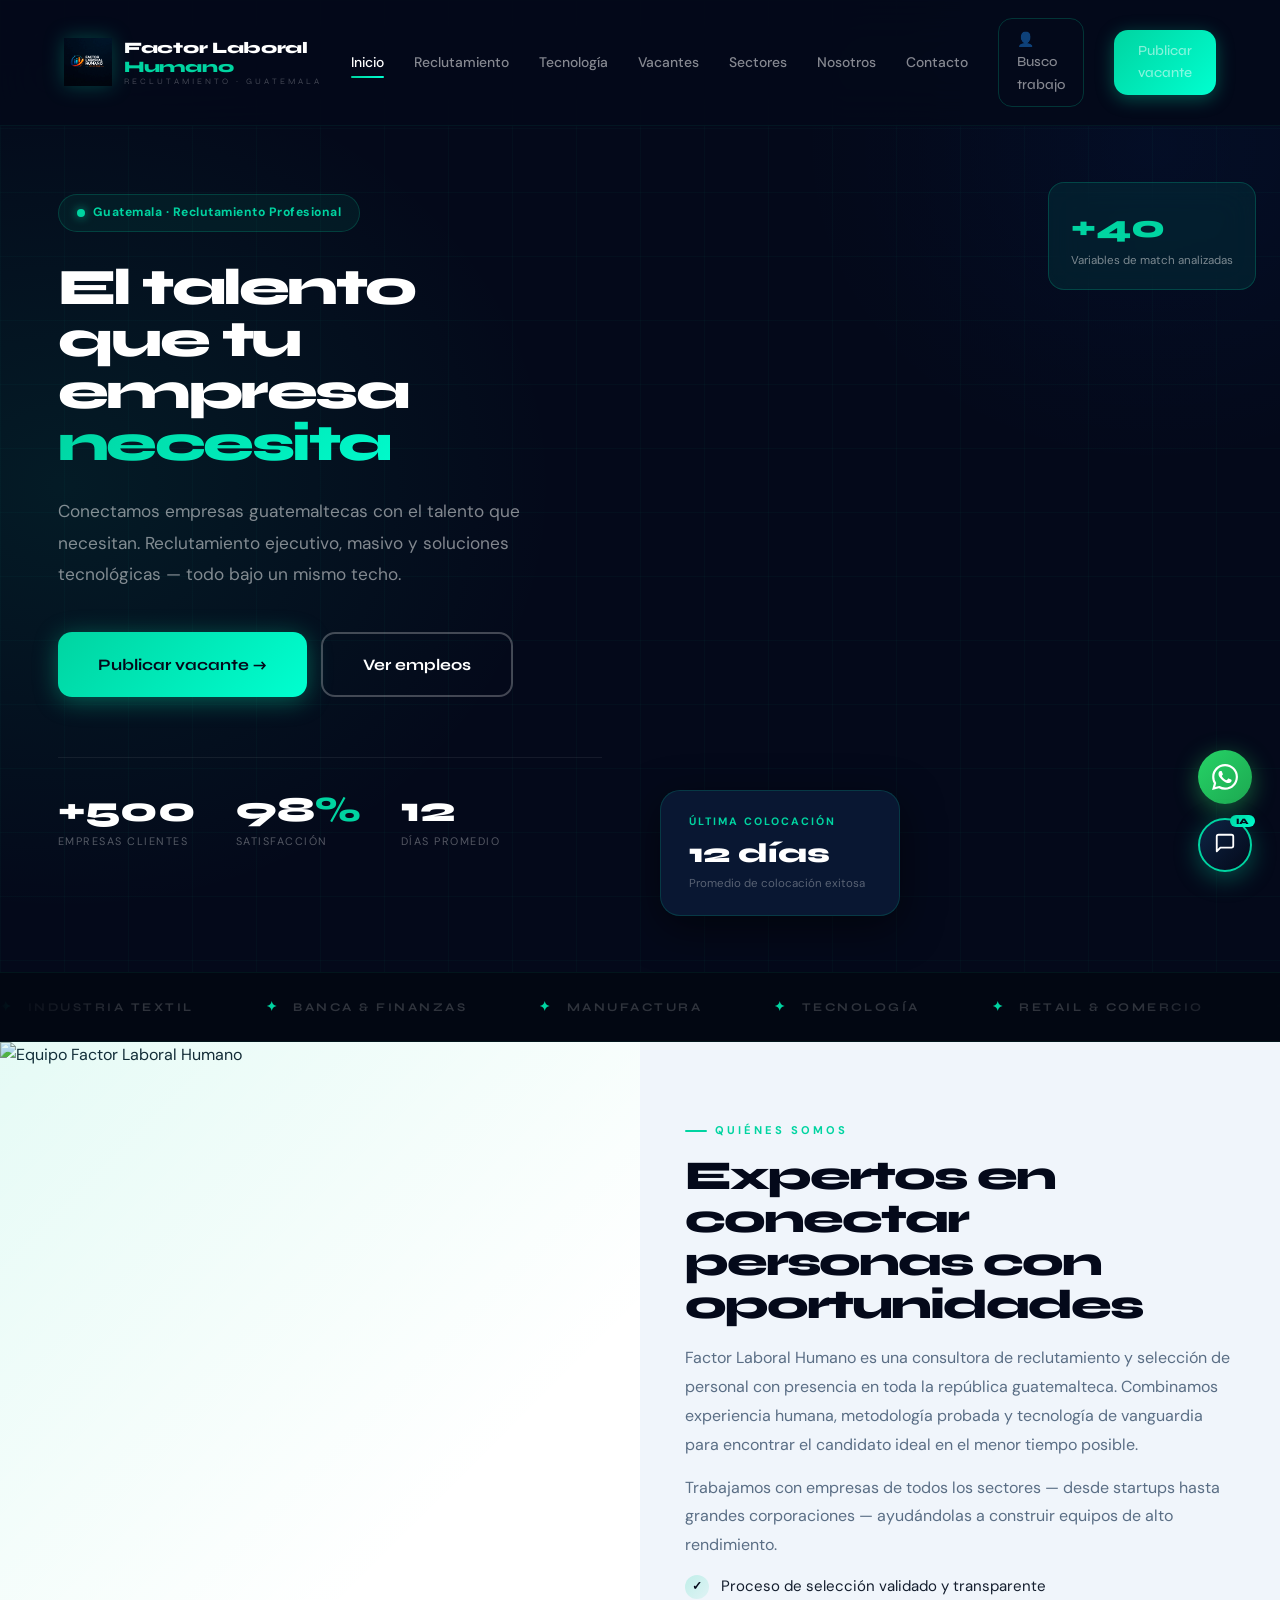
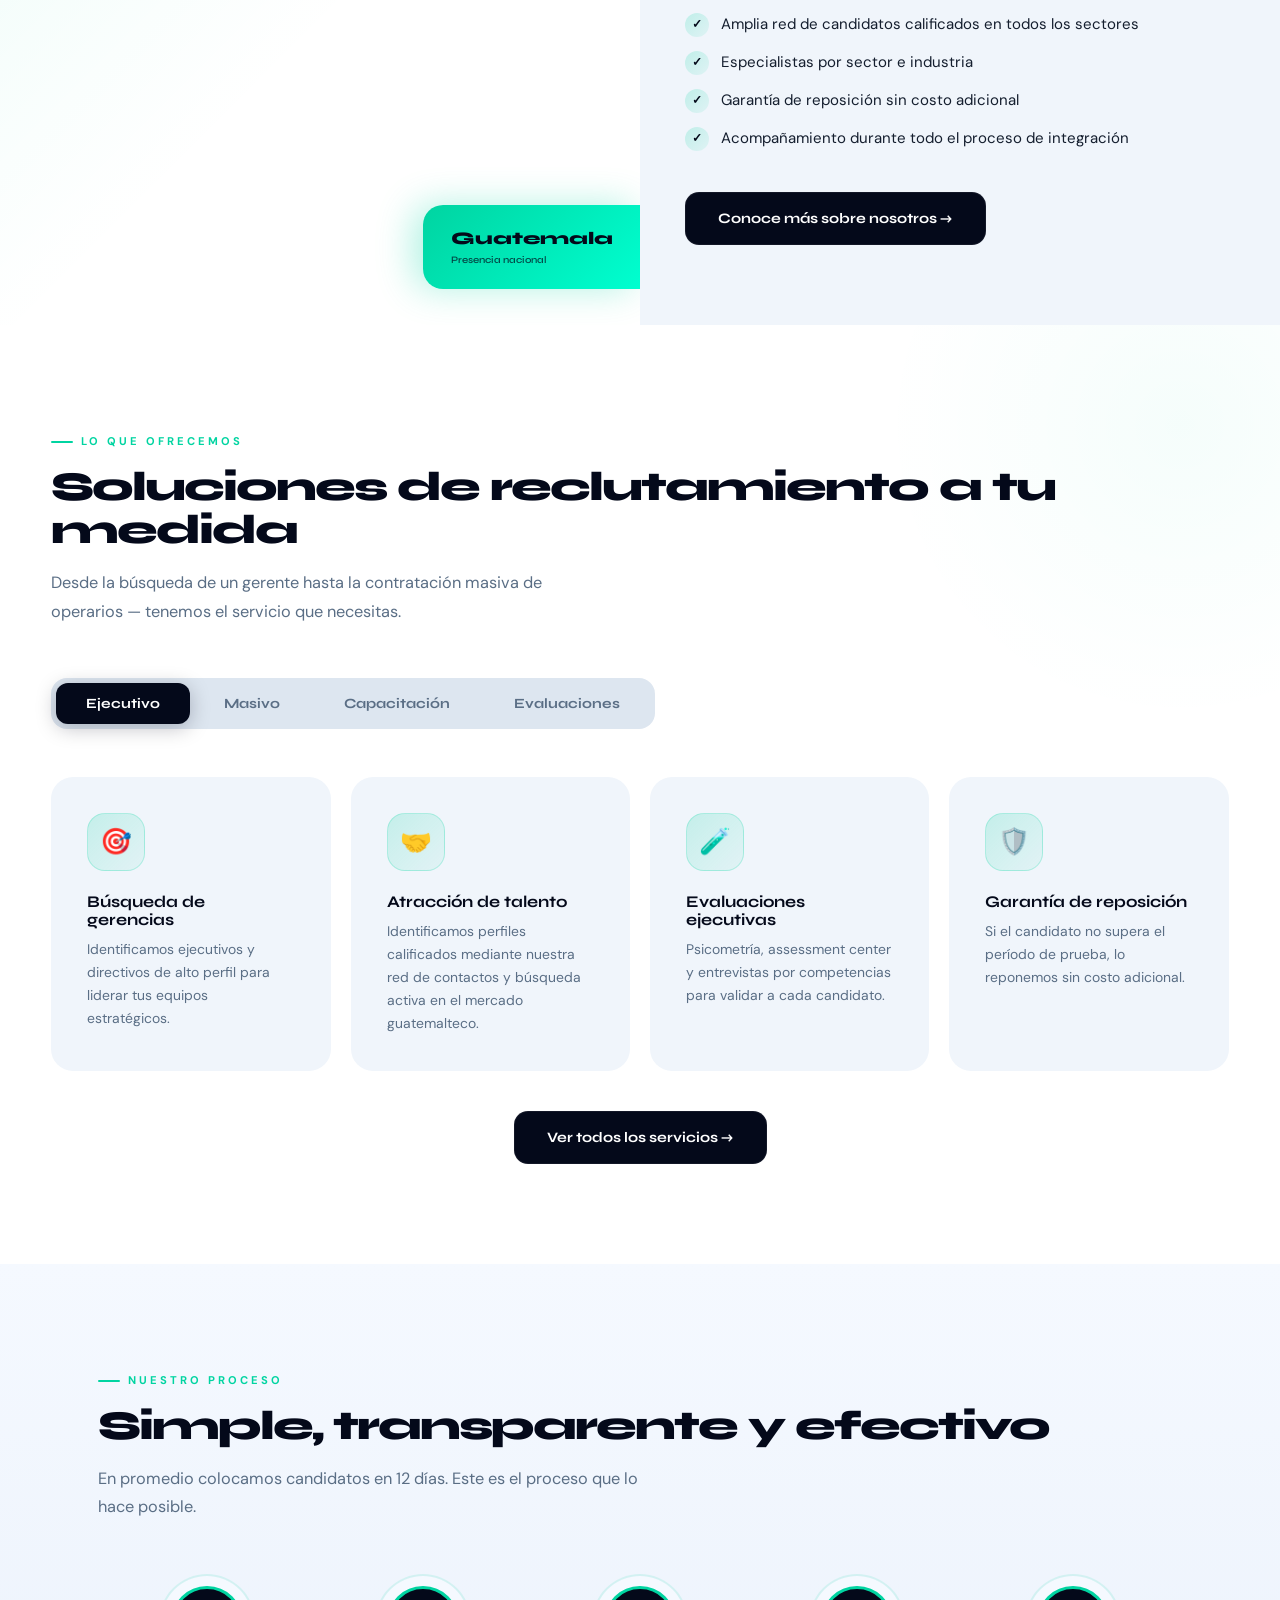
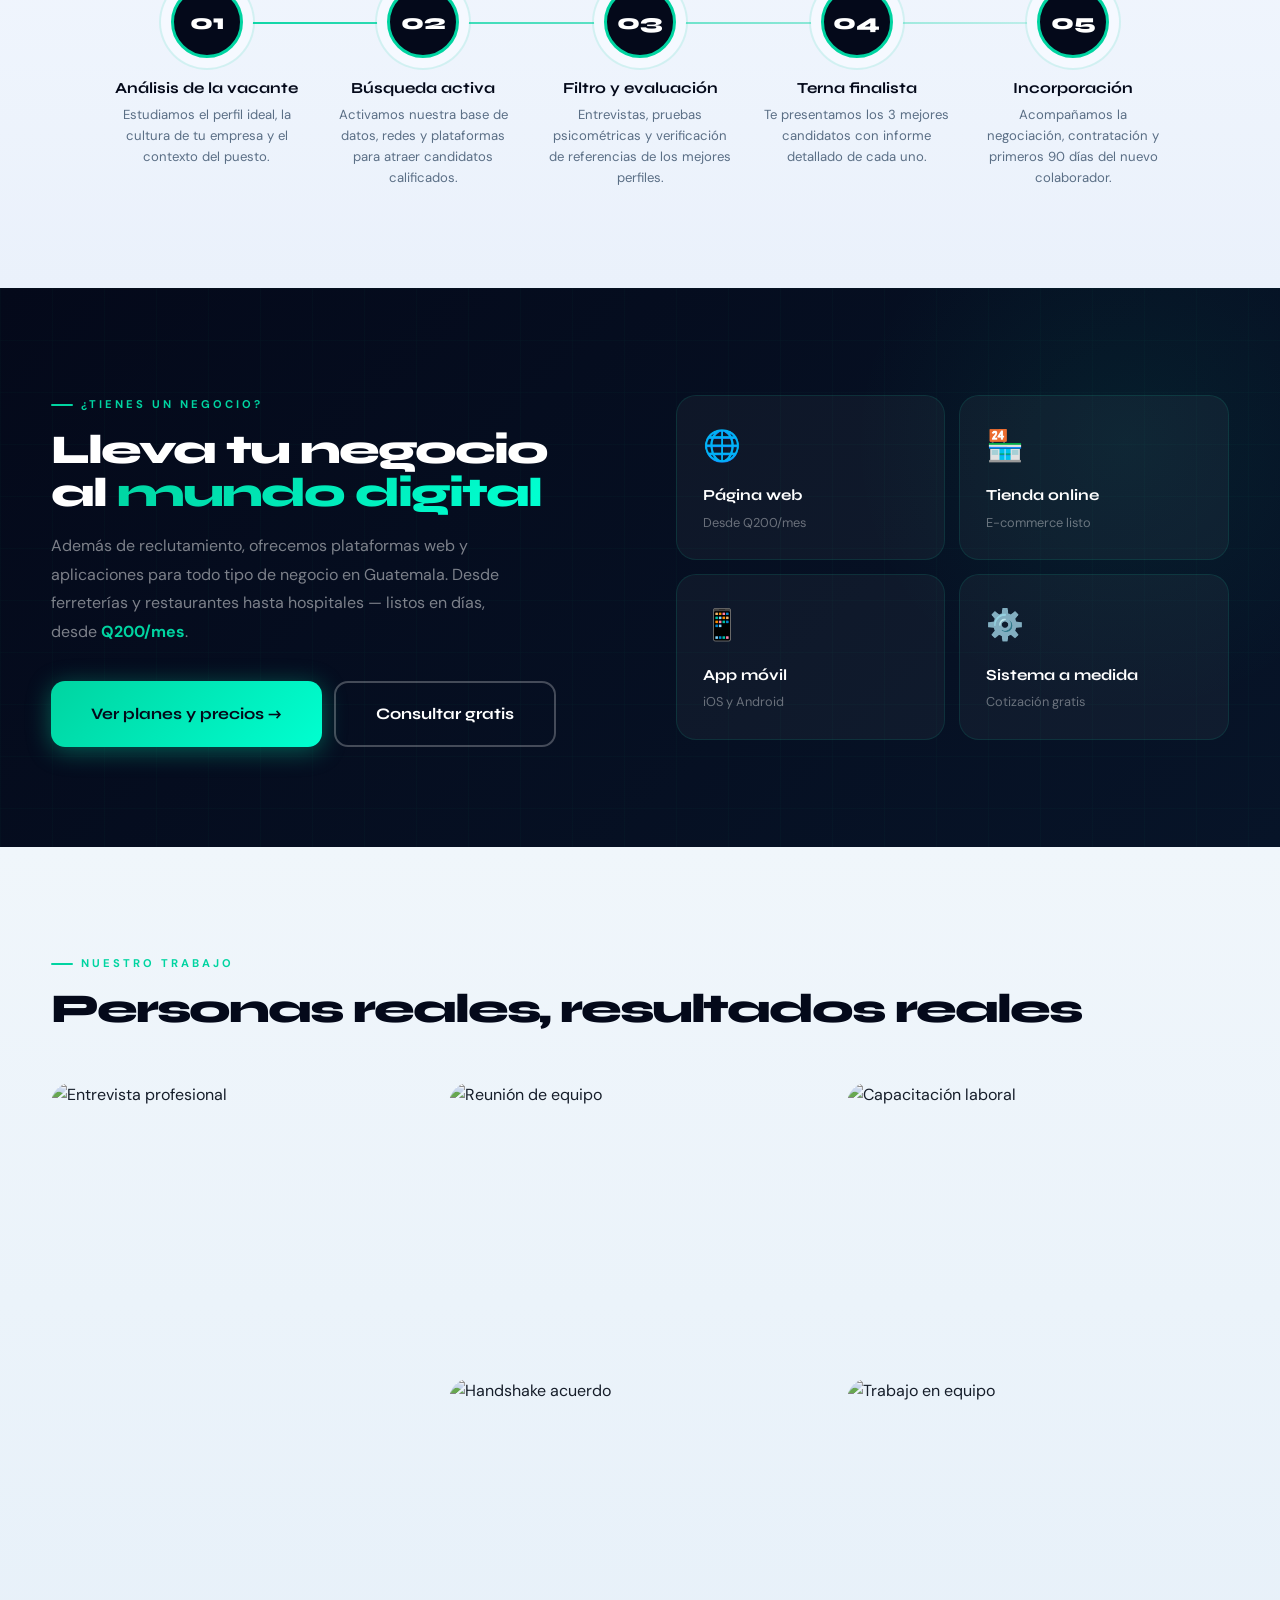
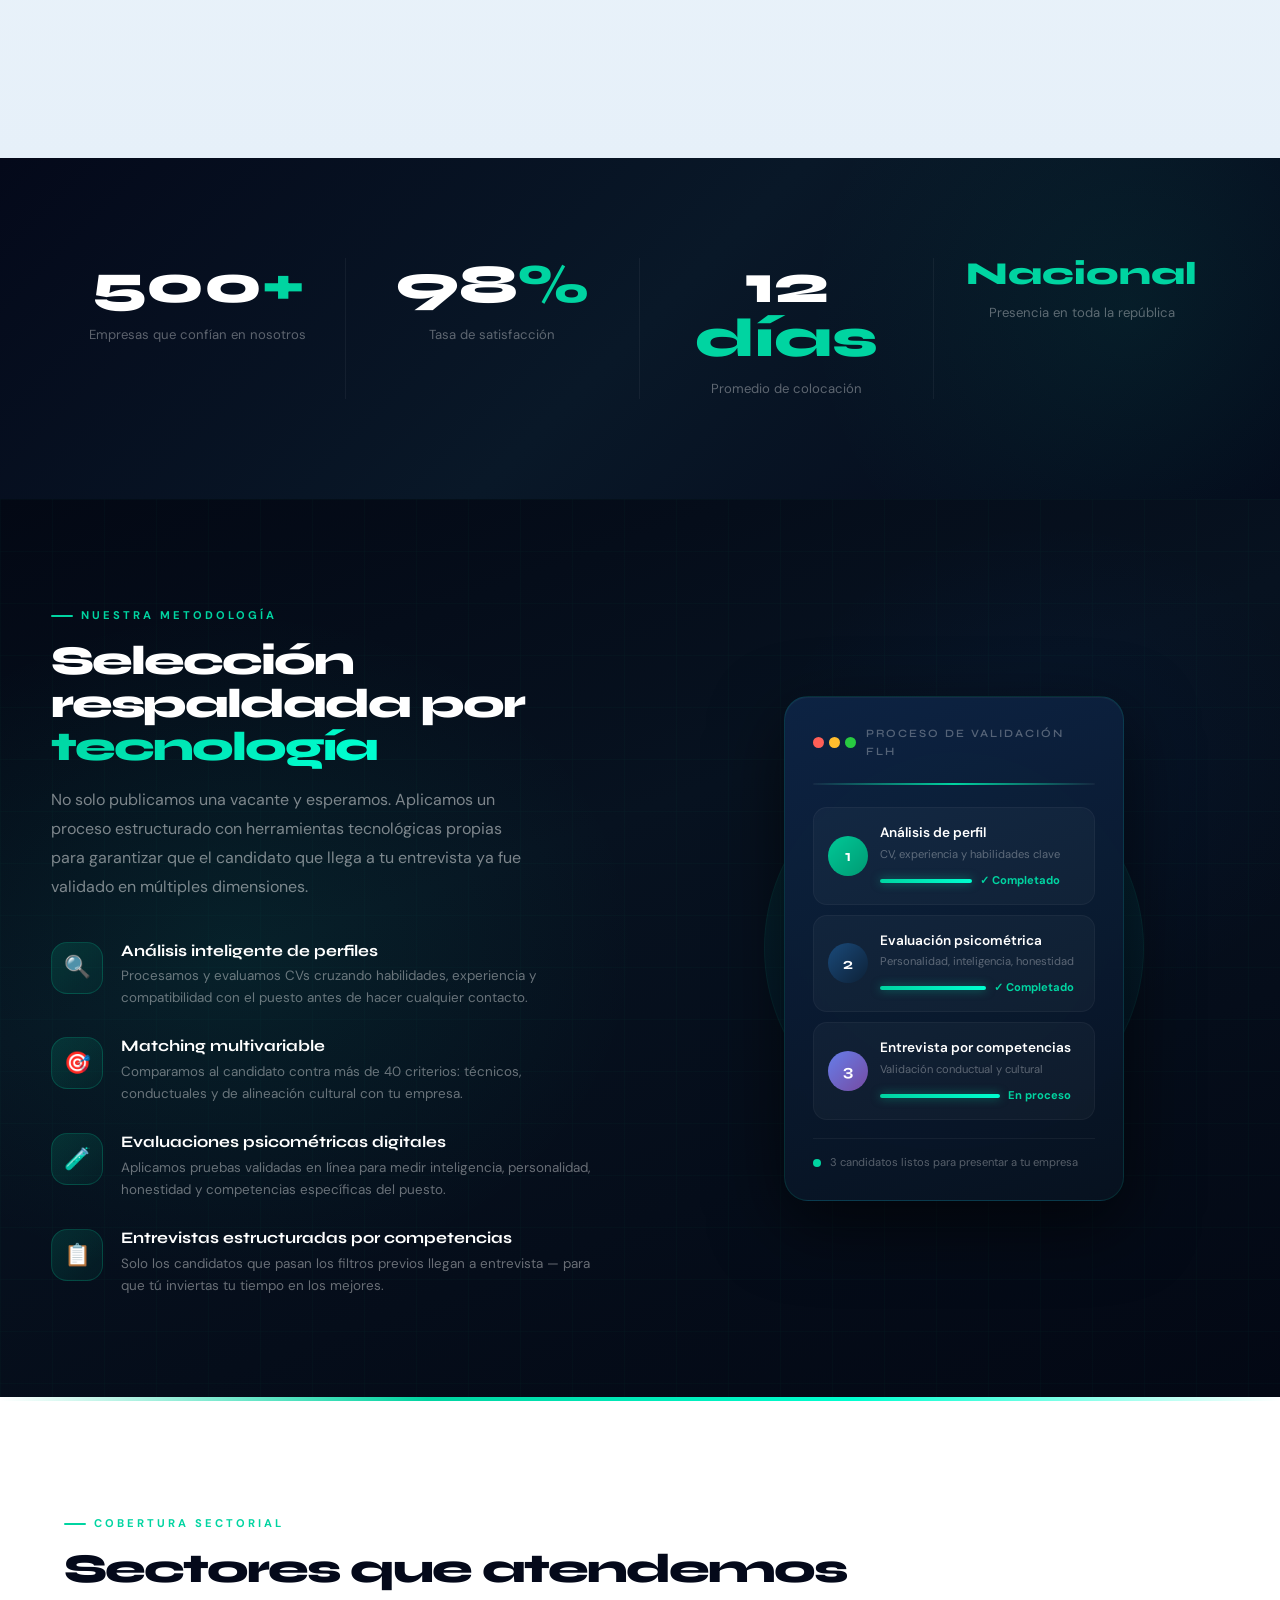
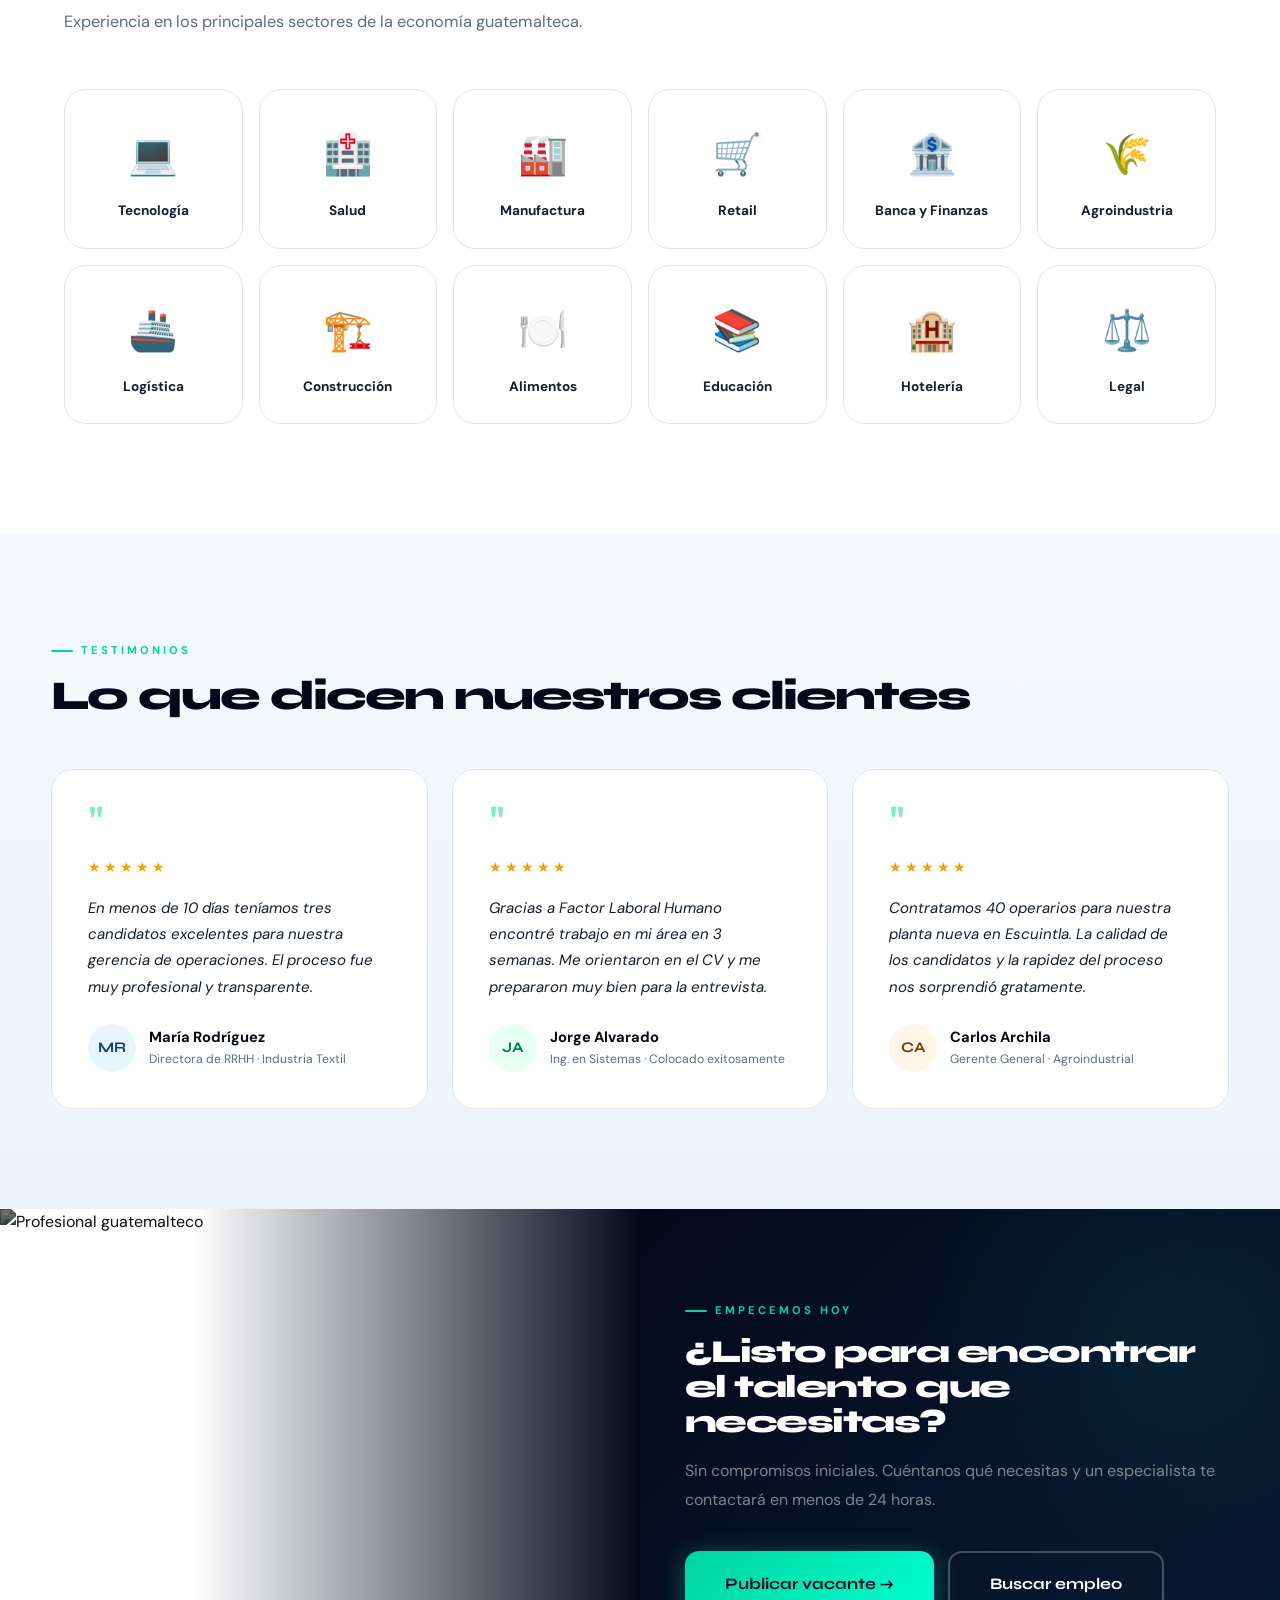
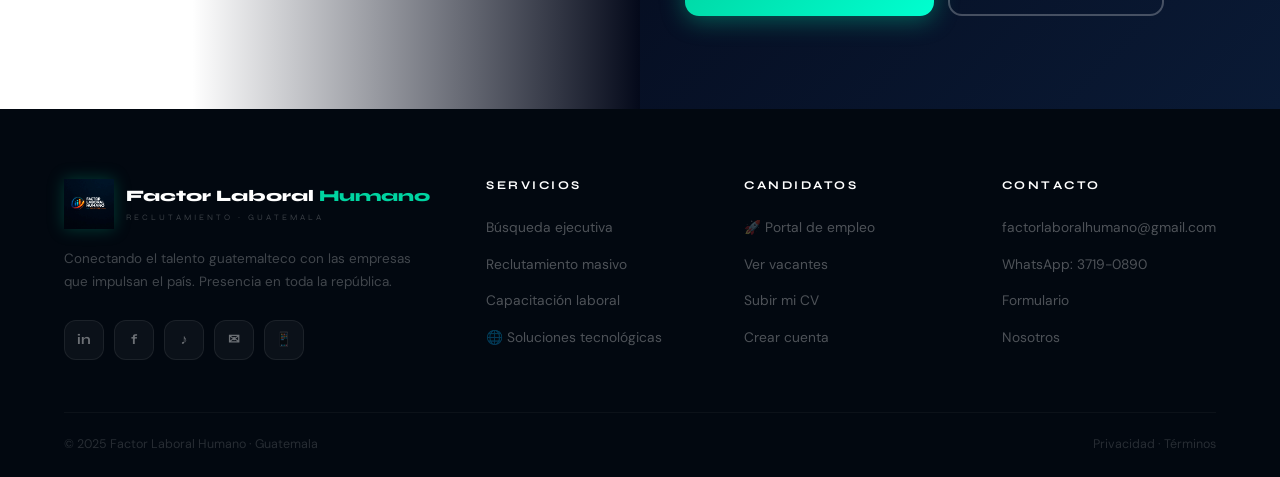
==== index.html @ 6b518efc "first commit" ====
<!DOCTYPE html>
<html lang="es">
<head>
  <meta charset="UTF-8">
  <meta name="viewport" content="width=device-width, initial-scale=1.0">
  <title>Factor Laboral Humano — Reclutamiento en Guatemala</title>
  <meta name="description" content="Factor Laboral Humano: empresa líder de reclutamiento y selección de personal en Guatemala. Conectamos empresas con el mejor talento humano del país. Reclutamiento masivo, ejecutivo y outsourcing de RRHH.">
  <link rel="stylesheet" href="css/main.css">
</head>
<body>

<div id="cursor-root"></div>
<div id="nav-root"></div>

<!-- ═══ HERO ═══ -->
<section class="hero" id="home">
  <div class="hero-left">
    <div class="hero-badge fade-in">Guatemala · Reclutamiento Profesional</div>
    <h1 class="fade-in fade-in-delay-1">
      El talento<br>que tu empresa<br><em>necesita</em>
    </h1>
    <p class="hero-desc fade-in fade-in-delay-2">
      Conectamos empresas guatemaltecas con el talento que necesitan. Reclutamiento ejecutivo, masivo y soluciones tecnológicas — todo bajo un mismo techo.
    </p>
    <div class="hero-btns fade-in fade-in-delay-3">
      <a href="#" class="btn btn-primary btn-lg" onclick="openModal('empresa'); return false;">Publicar vacante →</a>
      <a href="pages/vacantes.html" class="btn btn-outline btn-lg">Ver empleos</a>
    </div>
    <div class="hero-stats fade-in fade-in-delay-4">
      <div>
        <div class="stat-num">+500<span></span></div>
        <div class="stat-label">Empresas clientes</div>
      </div>
      <div>
        <div class="stat-num">98<span>%</span></div>
        <div class="stat-label">Satisfacción</div>
      </div>
      <div>
        <div class="stat-num">12<span></span></div>
        <div class="stat-label">Días promedio</div>
      </div>
    </div>
  </div>
  <div class="hero-right">
    <img class="hero-img"
      src="https://images.unsplash.com/photo-1600880292203-757bb62b4baf?w=900&q=80"
      alt="Equipo profesional en entrevista">
    <div class="hero-img-overlay"></div>
    <!-- Floating cards -->
    <div class="hero-float">
      <div class="fc-label">Última colocación</div>
      <div class="fc-val">12 días</div>
      <div class="fc-sub">Promedio de colocación exitosa</div>
    </div>
    <div class="hero-float2">
      <div class="fc2-num">+40</div>
      <div class="fc2-txt">Variables de match analizadas</div>
    </div>
  </div>
</section>

<!-- ═══ MARQUEE CLIENTES ═══ -->
<section class="marquee-section">
  <div class="marquee-track">
    <span class="marquee-item">Industria Textil</span>
    <span class="marquee-item">Banca & Finanzas</span>
    <span class="marquee-item">Manufactura</span>
    <span class="marquee-item">Tecnología</span>
    <span class="marquee-item">Retail & Comercio</span>
    <span class="marquee-item">Agroindustria</span>
    <span class="marquee-item">Logística</span>
    <span class="marquee-item">Salud</span>
    <span class="marquee-item">Construcción</span>
    <span class="marquee-item">Educación</span>
    <span class="marquee-item">Hotelería</span>
    <span class="marquee-item">Legal</span>
    <!-- duplicado para loop infinito -->
    <span class="marquee-item">Industria Textil</span>
    <span class="marquee-item">Banca & Finanzas</span>
    <span class="marquee-item">Manufactura</span>
    <span class="marquee-item">Tecnología</span>
    <span class="marquee-item">Retail & Comercio</span>
    <span class="marquee-item">Agroindustria</span>
    <span class="marquee-item">Logística</span>
    <span class="marquee-item">Salud</span>
    <span class="marquee-item">Construcción</span>
    <span class="marquee-item">Educación</span>
    <span class="marquee-item">Hotelería</span>
    <span class="marquee-item">Legal</span>
  </div>
</section>

<!-- ═══ NOSOTROS / ABOUT ═══ -->
<section class="about-section" id="nosotros">
  <div class="about-img-wrap">
    <img class="about-img"
      src="https://images.unsplash.com/photo-1521737604893-d14cc237f11d?w=800&q=80"
      alt="Equipo Factor Laboral Humano">
    <div class="about-badge">
      Guatemala<br>
      <small>Presencia nacional</small>
    </div>
  </div>
  <div class="about-content">
    <div class="section-label reveal">Quiénes somos</div>
    <h2 class="section-title reveal">Expertos en conectar personas con oportunidades</h2>
    <p class="reveal">Factor Laboral Humano es una consultora de reclutamiento y selección de personal con presencia en toda la república guatemalteca. Combinamos experiencia humana, metodología probada y tecnología de vanguardia para encontrar el candidato ideal en el menor tiempo posible.</p>
    <p class="reveal">Trabajamos con empresas de todos los sectores — desde startups hasta grandes corporaciones — ayudándolas a construir equipos de alto rendimiento.</p>
    <ul class="check-list reveal">
      <li>Proceso de selección validado y transparente</li>
      <li>Amplia red de candidatos calificados en todos los sectores</li>
      <li>Especialistas por sector e industria</li>
      <li>Garantía de reposición sin costo adicional</li>
      <li>Acompañamiento durante todo el proceso de integración</li>
    </ul>
    <div class="reveal" style="margin-top:28px;">
      <a href="pages/nosotros.html" class="btn btn-dark">Conoce más sobre nosotros →</a>
    </div>
  </div>
</section>

<!-- ═══ SERVICIOS CON TABS ═══ -->
<section class="tabs-section" id="servicios">
  <div class="section-label reveal">Lo que ofrecemos</div>
  <h2 class="section-title reveal">Soluciones de reclutamiento a tu medida</h2>
  <p class="section-sub reveal">Desde la búsqueda de un gerente hasta la contratación masiva de operarios — tenemos el servicio que necesitas.</p>

  <div class="tabs-header reveal">
    <button class="tab-btn active" onclick="switchTab('ejecutivo', this)">Ejecutivo</button>
    <button class="tab-btn" onclick="switchTab('masivo', this)">Masivo</button>
    <button class="tab-btn" onclick="switchTab('capacitacion', this)">Capacitación</button>
    <button class="tab-btn" onclick="switchTab('evaluaciones', this)">Evaluaciones</button>
  </div>

  <div id="tab-ejecutivo" class="tab-content active">
    <div class="service-card">
      <div class="service-icon">🎯</div>
      <h3>Búsqueda de gerencias</h3>
      <p>Identificamos ejecutivos y directivos de alto perfil para liderar tus equipos estratégicos.</p>
    </div>
    <div class="service-card">
      <div class="service-icon">🤝</div>
      <h3>Atracción de talento</h3>
      <p>Identificamos perfiles calificados mediante nuestra red de contactos y búsqueda activa en el mercado guatemalteco.</p>
    </div>
    <div class="service-card">
      <div class="service-icon">🧪</div>
      <h3>Evaluaciones ejecutivas</h3>
      <p>Psicometría, assessment center y entrevistas por competencias para validar a cada candidato.</p>
    </div>
    <div class="service-card">
      <div class="service-icon">🛡️</div>
      <h3>Garantía de reposición</h3>
      <p>Si el candidato no supera el período de prueba, lo reponemos sin costo adicional.</p>
    </div>
  </div>

  <div id="tab-masivo" class="tab-content">
    <div class="service-card">
      <div class="service-icon">👥</div>
      <h3>Contrataciones a escala</h3>
      <p>Proyectos de expansión, temporadas altas y nuevas sucursales — cubrimos volúmenes grandes sin sacrificar calidad.</p>
    </div>
    <div class="service-card">
      <div class="service-icon">🏭</div>
      <h3>Personal operativo</h3>
      <p>Operarios, bodegueros, asistentes de producción y personal de distribución con verificación incluida.</p>
    </div>
    <div class="service-card">
      <div class="service-icon">⚡</div>
      <h3>Contratación express</h3>
      <p>Cobertura de emergencias en 48 horas con validación básica para situaciones operativas urgentes.</p>
    </div>
    <div class="service-card">
      <div class="service-icon">📊</div>
      <h3>Seguimiento en tiempo real</h3>
      <p>Estado actualizado de cada candidato, métricas de avance y cronograma de colocación.</p>
    </div>
  </div>

  <div id="tab-capacitacion" class="tab-content">
    <div class="service-card">
      <div class="service-icon">🎓</div>
      <h3>Programas de inducción</h3>
      <p>Onboarding estructurado para que el nuevo colaborador sea productivo desde el primer día.</p>
    </div>
    <div class="service-card">
      <div class="service-icon">🧠</div>
      <h3>Habilidades técnicas y blandas</h3>
      <p>Talleres orientados a las necesidades específicas de tu empresa y sector.</p>
    </div>
    <div class="service-card">
      <div class="service-icon">🌡️</div>
      <h3>Clima organizacional</h3>
      <p>Diagnóstico y mejora del ambiente laboral para reducir rotación y aumentar productividad.</p>
    </div>
    <div class="service-card">
      <div class="service-icon">📈</div>
      <h3>Planes de desarrollo</h3>
      <p>Rutas de crecimiento profesional alineadas a los objetivos de tu empresa y colaboradores.</p>
    </div>
  </div>

  <div id="tab-evaluaciones" class="tab-content">
    <div class="service-card">
      <div class="service-icon">🧠</div>
      <h3>Pruebas de inteligencia</h3>
      <p>Razonamiento verbal, numérico y abstracto adaptado al nivel del puesto.</p>
    </div>
    <div class="service-card">
      <div class="service-icon">🌡️</div>
      <h3>Perfil de personalidad</h3>
      <p>Compatibilidad con la cultura organizacional y estilo de trabajo del equipo.</p>
    </div>
    <div class="service-card">
      <div class="service-icon">🤝</div>
      <h3>Competencias laborales</h3>
      <p>Liderazgo, trabajo en equipo, orientación a resultados y comunicación efectiva.</p>
    </div>
    <div class="service-card">
      <div class="service-icon">🔒</div>
      <h3>Pruebas de honestidad</h3>
      <p>Integridad y confiabilidad para puestos con manejo de recursos o información sensible.</p>
    </div>
  </div>

  <div style="margin-top:40px; text-align:center;" class="reveal">
    <a href="pages/servicios.html" class="btn btn-dark">Ver todos los servicios →</a>
  </div>
</section>

<!-- ═══ CÓMO FUNCIONA ═══ -->
<section class="how-section" id="proceso">
  <div class="container" style="max-width:100%;">
    <div class="section-label reveal">Nuestro proceso</div>
    <h2 class="section-title reveal">Simple, transparente y efectivo</h2>
    <p class="section-sub reveal">En promedio colocamos candidatos en 12 días. Este es el proceso que lo hace posible.</p>
    <div class="steps-wrap">
      <div class="steps-line"></div>
      <div class="step">
        <div class="step-num">01</div>
        <h4>Análisis de la vacante</h4>
        <p>Estudiamos el perfil ideal, la cultura de tu empresa y el contexto del puesto.</p>
      </div>
      <div class="step">
        <div class="step-num">02</div>
        <h4>Búsqueda activa</h4>
        <p>Activamos nuestra base de datos, redes y plataformas para atraer candidatos calificados.</p>
      </div>
      <div class="step">
        <div class="step-num">03</div>
        <h4>Filtro y evaluación</h4>
        <p>Entrevistas, pruebas psicométricas y verificación de referencias de los mejores perfiles.</p>
      </div>
      <div class="step">
        <div class="step-num">04</div>
        <h4>Terna finalista</h4>
        <p>Te presentamos los 3 mejores candidatos con informe detallado de cada uno.</p>
      </div>
      <div class="step">
        <div class="step-num">05</div>
        <h4>Incorporación</h4>
        <p>Acompañamos la negociación, contratación y primeros 90 días del nuevo colaborador.</p>
      </div>
    </div>
  </div>
</section>

<!-- ═══ TECH HIGHLIGHT ═══ -->
<section class="tech-dark-section">
  <div class="tech-dark-inner">
    <div>
      <div class="section-label" style="color:var(--verde)">¿Tienes un negocio?</div>
      <h2 class="section-title tech-dark-title">Lleva tu negocio al <span class="ia-gradient">mundo digital</span></h2>
      <p class="tech-dark-desc">Además de reclutamiento, ofrecemos plataformas web y aplicaciones para todo tipo de negocio en Guatemala. Desde ferreterías y restaurantes hasta hospitales — listos en días, desde <strong style="color:var(--verde);">Q200/mes</strong>.</p>
      <div style="display:flex;gap:12px;flex-wrap:wrap;">
        <a href="pages/tecnologia.html" class="btn btn-primary btn-lg">Ver planes y precios →</a>
        <a href="https://wa.me/50237190890?text=Hola%2C%20me%20interesa%20una%20plataforma%20web%20para%20mi%20negocio" target="_blank" class="btn btn-outline btn-lg">Consultar gratis</a>
      </div>
    </div>
    <div class="tech-cards-grid">
      <div class="tech-mini-card"><div class="tech-mini-icon">🌐</div><div class="tech-mini-name">Página web</div><div class="tech-mini-price">Desde Q200/mes</div></div>
      <div class="tech-mini-card"><div class="tech-mini-icon">🏪</div><div class="tech-mini-name">Tienda online</div><div class="tech-mini-price">E-commerce listo</div></div>
      <div class="tech-mini-card"><div class="tech-mini-icon">📱</div><div class="tech-mini-name">App móvil</div><div class="tech-mini-price">iOS y Android</div></div>
      <div class="tech-mini-card"><div class="tech-mini-icon">⚙️</div><div class="tech-mini-name">Sistema a medida</div><div class="tech-mini-price">Cotización gratis</div></div>
    </div>
  </div>
</section>

<!-- ═══ GALERÍA ═══ -->
<section class="galeria-section">
  <div class="section-label reveal">Nuestro trabajo</div>
  <h2 class="section-title reveal">Personas reales, resultados reales</h2>
  <div class="galeria-grid reveal">
    <div class="gal-item">
      <img src="https://images.unsplash.com/photo-1573497019940-1c28c88b4f3e?w=600&q=80" alt="Entrevista profesional">
      <div class="gal-overlay"><span class="gal-label">Selección de personal</span></div>
    </div>
    <div class="gal-item">
      <img src="https://images.unsplash.com/photo-1522071820081-009f0129c71c?w=600&q=80" alt="Reunión de equipo">
      <div class="gal-overlay"><span class="gal-label">Cultura organizacional</span></div>
    </div>
    <div class="gal-item">
      <img src="https://images.unsplash.com/photo-1565688534245-05d6b5be184a?w=600&q=80" alt="Capacitación laboral">
      <div class="gal-overlay"><span class="gal-label">Evaluación de candidatos</span></div>
    </div>
    <div class="gal-item">
      <img src="https://images.unsplash.com/photo-1556761175-5973dc0f32e7?w=600&q=80" alt="Handshake acuerdo">
      <div class="gal-overlay"><span class="gal-label">Colocación exitosa</span></div>
    </div>
    <div class="gal-item">
      <img src="https://images.unsplash.com/photo-1542744173-8e7e53415bb0?w=600&q=80" alt="Trabajo en equipo">
      <div class="gal-overlay"><span class="gal-label">Reclutamiento masivo</span></div>
    </div>
  </div>
</section>

<!-- ═══ CONTADORES ═══ -->
<section class="counter-section">
  <div class="counters-grid">
    <div class="counter-item reveal">
      <div class="counter-num" data-target="500"><span class="count">0</span><span class="accent">+</span></div>
      <div class="counter-desc">Empresas que confían en nosotros</div>
    </div>
    <div class="counter-item reveal">
      <div class="counter-num" data-target="98"><span class="count">0</span><span class="accent">%</span></div>
      <div class="counter-desc">Tasa de satisfacción</div>
    </div>
    <div class="counter-item reveal">
      <div class="counter-num" data-target="12"><span class="count">0</span><span class="accent"> días</span></div>
      <div class="counter-desc">Promedio de colocación</div>
    </div>
    <div class="counter-item reveal">
      <div class="counter-num" style="font-size:2rem;color:var(--verde)">Nacional</div>
      <div class="counter-desc">Presencia en toda la república</div>
    </div>
  </div>
</section>

<!-- ═══ TECNOLOGÍA / METODOLOGÍA ═══ -->
<section class="ia-section">
  <div class="ia-content">
    <div class="ia-left">
      <div class="section-label" style="color:var(--verde)">Nuestra metodología</div>
      <h2 class="section-title">Selección respaldada por <span class="ia-gradient">tecnología</span></h2>
      <p>No solo publicamos una vacante y esperamos. Aplicamos un proceso estructurado con herramientas tecnológicas propias para garantizar que el candidato que llega a tu entrevista ya fue validado en múltiples dimensiones.</p>
      <div class="ia-features">
        <div class="ia-feat">
          <div class="ia-feat-icon">🔍</div>
          <div>
            <h4>Análisis inteligente de perfiles</h4>
            <p>Procesamos y evaluamos CVs cruzando habilidades, experiencia y compatibilidad con el puesto antes de hacer cualquier contacto.</p>
          </div>
        </div>
        <div class="ia-feat">
          <div class="ia-feat-icon">🎯</div>
          <div>
            <h4>Matching multivariable</h4>
            <p>Comparamos al candidato contra más de 40 criterios: técnicos, conductuales y de alineación cultural con tu empresa.</p>
          </div>
        </div>
        <div class="ia-feat">
          <div class="ia-feat-icon">🧪</div>
          <div>
            <h4>Evaluaciones psicométricas digitales</h4>
            <p>Aplicamos pruebas validadas en línea para medir inteligencia, personalidad, honestidad y competencias específicas del puesto.</p>
          </div>
        </div>
        <div class="ia-feat">
          <div class="ia-feat-icon">📋</div>
          <div>
            <h4>Entrevistas estructuradas por competencias</h4>
            <p>Solo los candidatos que pasan los filtros previos llegan a entrevista — para que tú inviertas tu tiempo en los mejores.</p>
          </div>
        </div>
      </div>
    </div>
    <div class="ia-right">
      <div class="ia-visual">
        <div class="ia-orb"></div>
        <div class="ia-orb ia-orb2"></div>
        <div class="ia-panel">
          <div class="ia-panel-header">
            <div class="ia-panel-dots"><span></span><span></span><span></span></div>
            <span class="ia-panel-title">Proceso de validación FLH</span>
          </div>
          <div class="ia-scan-wrap"><div class="ia-scan-line"></div></div>
          <!-- Pasos del proceso como filas visuales -->
          <div class="ia-match-row">
            <div class="ia-avatar" style="background:linear-gradient(135deg,#00C897,#009A73);font-size:1rem">1</div>
            <div class="ia-match-info">
              <div class="ia-match-name">Análisis de perfil</div>
              <div class="ia-match-role">CV, experiencia y habilidades clave</div>
              <div class="ia-match-bar-wrap">
                <div class="ia-match-bar" style="--w:100%"></div>
                <span>✓ Completado</span>
              </div>
            </div>
          </div>
          <div class="ia-match-row">
            <div class="ia-avatar" style="background:linear-gradient(135deg,#1A4A7A,#0D2137);font-size:1rem">2</div>
            <div class="ia-match-info">
              <div class="ia-match-name">Evaluación psicométrica</div>
              <div class="ia-match-role">Personalidad, inteligencia, honestidad</div>
              <div class="ia-match-bar-wrap">
                <div class="ia-match-bar" style="--w:100%"></div>
                <span>✓ Completado</span>
              </div>
            </div>
          </div>
          <div class="ia-match-row">
            <div class="ia-avatar" style="background:linear-gradient(135deg,#667eea,#764ba2);font-size:1rem">3</div>
            <div class="ia-match-info">
              <div class="ia-match-name">Entrevista por competencias</div>
              <div class="ia-match-role">Validación conductual y cultural</div>
              <div class="ia-match-bar-wrap">
                <div class="ia-match-bar" style="--w:88%"></div>
                <span>En proceso</span>
              </div>
            </div>
          </div>
          <div class="ia-processing">
            <div class="ia-proc-dot"></div>
            <span>3 candidatos listos para presentar a tu empresa</span>
          </div>
        </div>
      </div>
    </div>
  </div>
</section>

<!-- ═══ SECTORES ═══ -->
<section class="sectors-section" id="sectores">
  <div class="section-label reveal">Cobertura sectorial</div>
  <h2 class="section-title reveal">Sectores que atendemos</h2>
  <p class="section-sub reveal">Experiencia en los principales sectores de la economía guatemalteca.</p>
  <div class="sectors-grid reveal">
    <div class="sector-card"><div class="sector-icon">💻</div><div class="sector-name">Tecnología</div></div>
    <div class="sector-card"><div class="sector-icon">🏥</div><div class="sector-name">Salud</div></div>
    <div class="sector-card"><div class="sector-icon">🏭</div><div class="sector-name">Manufactura</div></div>
    <div class="sector-card"><div class="sector-icon">🛒</div><div class="sector-name">Retail</div></div>
    <div class="sector-card"><div class="sector-icon">🏦</div><div class="sector-name">Banca y Finanzas</div></div>
    <div class="sector-card"><div class="sector-icon">🌾</div><div class="sector-name">Agroindustria</div></div>
    <div class="sector-card"><div class="sector-icon">🚢</div><div class="sector-name">Logística</div></div>
    <div class="sector-card"><div class="sector-icon">🏗️</div><div class="sector-name">Construcción</div></div>
    <div class="sector-card"><div class="sector-icon">🍽️</div><div class="sector-name">Alimentos</div></div>
    <div class="sector-card"><div class="sector-icon">📚</div><div class="sector-name">Educación</div></div>
    <div class="sector-card"><div class="sector-icon">🏨</div><div class="sector-name">Hotelería</div></div>
    <div class="sector-card"><div class="sector-icon">⚖️</div><div class="sector-name">Legal</div></div>
  </div>
</section>

<!-- ═══ TESTIMONIOS ═══ -->
<section class="testi-section">
  <div class="section-label reveal">Testimonios</div>
  <h2 class="section-title reveal">Lo que dicen nuestros clientes</h2>
  <div class="testi-grid">
    <div class="testi-card reveal">
      <div class="testi-card-inner">
        <div class="testi-quote">"</div>
        <div class="stars">★★★★★</div>
        <p>En menos de 10 días teníamos tres candidatos excelentes para nuestra gerencia de operaciones. El proceso fue muy profesional y transparente.</p>
        <div class="testi-author">
          <div class="testi-avatar" style="background:#E8F4FF;color:#1A3F6F">MR</div>
          <div>
            <div class="testi-name">María Rodríguez</div>
            <div class="testi-role">Directora de RRHH · Industria Textil</div>
          </div>
        </div>
      </div>
    </div>
    <div class="testi-card reveal">
      <div class="testi-card-inner">
        <div class="testi-quote">"</div>
        <div class="stars">★★★★★</div>
        <p>Gracias a Factor Laboral Humano encontré trabajo en mi área en 3 semanas. Me orientaron en el CV y me prepararon muy bien para la entrevista.</p>
        <div class="testi-author">
          <div class="testi-avatar" style="background:#E8FFF5;color:#007A5E">JA</div>
          <div>
            <div class="testi-name">Jorge Alvarado</div>
            <div class="testi-role">Ing. en Sistemas · Colocado exitosamente</div>
          </div>
        </div>
      </div>
    </div>
    <div class="testi-card reveal">
      <div class="testi-card-inner">
        <div class="testi-quote">"</div>
        <div class="stars">★★★★★</div>
        <p>Contratamos 40 operarios para nuestra planta nueva en Escuintla. La calidad de los candidatos y la rapidez del proceso nos sorprendió gratamente.</p>
        <div class="testi-author">
          <div class="testi-avatar" style="background:#FFF5E8;color:#7A4000">CA</div>
          <div>
            <div class="testi-name">Carlos Archila</div>
            <div class="testi-role">Gerente General · Agroindustrial</div>
          </div>
        </div>
      </div>
    </div>
  </div>
</section>

<!-- ═══ CTA FINAL ═══ -->
<section class="cta-section">
  <div class="cta-img-wrap">
    <img class="cta-img" src="https://images.unsplash.com/photo-1529539795054-3c162aab037a?w=800&q=80" alt="Profesional guatemalteco">
    <div class="cta-img-overlay"></div>
  </div>
  <div class="cta-content">
    <div class="section-label" style="color:var(--verde)">Empecemos hoy</div>
    <h2>¿Listo para encontrar el talento que necesitas?</h2>
    <p>Sin compromisos iniciales. Cuéntanos qué necesitas y un especialista te contactará en menos de 24 horas.</p>
    <div class="cta-btns">
      <a href="#" class="btn btn-primary btn-lg" onclick="openModal('empresa'); return false;">Publicar vacante →</a>
      <a href="#" class="btn btn-outline btn-lg" onclick="openModal('candidato'); return false;">Buscar empleo</a>
    </div>
  </div>
</section>

<div id="chat-root"></div>
<div id="footer-root"></div>
<div id="modal-root"></div>

<script src="js/components.js"></script>
<script src="js/main.js"></script>
<script>
  document.getElementById('cursor-root').innerHTML = renderCursor();
  document.getElementById('nav-root').innerHTML = renderNavHome('inicio');
  document.getElementById('footer-root').innerHTML = renderFooter(true);
  document.getElementById('chat-root').innerHTML = renderChatWidget();
  document.getElementById('modal-root').innerHTML = renderModal();
</script>
</body>
</html>
---- css/main.css ----
/* ════════════════════════════════════════════════
   FACTOR LABORAL HUMANO — main.css v3 REDESIGN
   ════════════════════════════════════════════════ */

@import url('https://fonts.googleapis.com/css2?family=Syne:wght@400;600;700;800&family=DM+Sans:ital,opsz,wght@0,9..40,300;0,9..40,400;0,9..40,500;0,9..40,600;1,9..40,300&display=swap');

:root {
  --azul:        #04091A;
  --azul-med:    #0A1A35;
  --azul-card:   #0D2444;
  --azul-light:  #1A5096;
  --verde:       #00D4A1;
  --verde-claro: #00FFD0;
  --verde-dark:  #009B76;
  --gris:        #F0F5FB;
  --gris-2:      #DDE6F0;
  --texto:       #141E2E;
  --muted:       #5A6E85;
  --white:       #ffffff;
  --radius:    14px;
  --radius-lg: 24px;
  --shadow:    0 4px 24px rgba(0,0,0,0.12);
  --shadow-lg: 0 20px 64px rgba(0,0,0,0.22);
  --transition: 0.3s cubic-bezier(0.4,0,0.2,1);
  --glow: 0 0 40px rgba(0,212,161,.18);
}

*,*::before,*::after{box-sizing:border-box;margin:0;padding:0}
html{scroll-behavior:smooth;font-size:16px}
body{font-family:'DM Sans',sans-serif;color:var(--texto);background:#fff;overflow-x:hidden;line-height:1.6;max-width:1920px;margin:0 auto}
h1,h2,h3,h4,h5{font-family:'Syne',sans-serif;line-height:1.1}
a{text-decoration:none;color:inherit}
img{max-width:100%;display:block}
ul{list-style:none}
button{font-family:inherit}

/* CURSOR */
body{cursor:default}
#cursor{width:10px;height:10px;background:var(--verde);border-radius:50%;position:fixed;pointer-events:none;z-index:9999;transition:transform .15s ease;top:-20px;left:-20px}
#cursor-ring{width:38px;height:38px;border:2px solid rgba(0,212,161,.55);border-radius:50%;position:fixed;pointer-events:none;z-index:9998;top:-38px;left:-38px;transition:transform .2s ease,border-color .15s}

.container{max-width:1200px;margin:0 auto;padding:0 clamp(20px,4%,60px)}

.section-label{display:inline-flex;align-items:center;gap:8px;font-size:.7rem;font-weight:700;letter-spacing:3px;text-transform:uppercase;color:var(--verde);margin-bottom:14px}
.section-label::before{content:'';width:22px;height:2px;background:var(--verde);border-radius:2px;flex-shrink:0}
.section-title{font-size:clamp(2rem,3.2vw,3rem);font-weight:800;letter-spacing:-2px;color:var(--azul);margin-bottom:18px;line-height:1.05}
.section-sub{color:var(--muted);max-width:540px;line-height:1.75;margin-bottom:52px;font-size:1.02rem}
.section{padding:clamp(70px,9vw,110px) 0}

.btn{display:inline-flex;align-items:center;gap:8px;padding:14px 32px;border-radius:var(--radius);font-family:'Syne',sans-serif;font-weight:700;font-size:.9rem;border:none;transition:all var(--transition);cursor:pointer}
.btn-primary{background:linear-gradient(135deg,var(--verde),var(--verde-claro));color:var(--azul);box-shadow:0 4px 24px rgba(0,212,161,.4)}
.btn-primary:hover{transform:translateY(-3px);box-shadow:0 10px 36px rgba(0,212,161,.55);filter:brightness(1.05)}
.btn-outline{background:transparent;border:2px solid rgba(255,255,255,.25);color:#fff}
.btn-outline:hover{border-color:var(--verde);color:var(--verde);background:rgba(0,212,161,.08)}
.btn-dark{background:var(--azul);color:#fff;border:1px solid rgba(255,255,255,.06)}
.btn-dark:hover{background:var(--azul-light);transform:translateY(-2px);box-shadow:0 8px 28px rgba(0,0,0,.3)}
.btn-lg{padding:18px 40px;font-size:1rem}
.btn-sm{padding:10px 20px;font-size:.82rem}

@keyframes fadeUp{from{opacity:0;transform:translateY(32px)}to{opacity:1;transform:translateY(0)}}
@keyframes floatY{0%,100%{transform:translateY(0)}50%{transform:translateY(-12px)}}
@keyframes blink{0%,100%{opacity:1;transform:scale(1)}50%{opacity:.3;transform:scale(1.6)}}
@keyframes marquee{from{transform:translateX(0)}to{transform:translateX(-50%)}}
@keyframes shimmer{0%{background-position:-200% center}100%{background-position:200% center}}
@keyframes rotate{to{transform:rotate(360deg)}}
@keyframes pulse-glow{0%,100%{box-shadow:0 0 20px rgba(0,212,161,.1)}50%{box-shadow:0 0 60px rgba(0,212,161,.28)}}
@keyframes bounce{0%,60%,100%{transform:translateY(0)}30%{transform:translateY(-6px)}}
@keyframes gradShift{0%,100%{background-position:0% 50%}50%{background-position:100% 50%}}

.fade-in{opacity:0;animation:fadeUp .8s ease both}
.fade-in-delay-1{animation-delay:.14s}
.fade-in-delay-2{animation-delay:.28s}
.fade-in-delay-3{animation-delay:.42s}
.fade-in-delay-4{animation-delay:.56s}
.reveal{opacity:0;transform:translateY(28px);transition:opacity .7s ease,transform .7s ease}
.reveal.visible{opacity:1;transform:translateY(0)}

/* NAV */
.nav{position:fixed;top:0;left:0;right:0;z-index:800;display:flex;align-items:center;justify-content:space-between;padding:18px clamp(24px,5%,80px);background:rgba(4,9,26,.9);backdrop-filter:blur(24px);border-bottom:1px solid rgba(0,212,161,.07);transition:all var(--transition)}
.nav.scrolled{padding:11px clamp(24px,5%,80px);background:rgba(4,9,26,.97);box-shadow:0 4px 40px rgba(0,0,0,.5)}
.nav-logo{display:flex;align-items:center;gap:12px}
.nav-logo img{height:48px;width:auto;object-fit:contain;filter:brightness(1.3) drop-shadow(0 0 10px rgba(0,212,161,.3))}
.nav-logo-text{font-family:'Syne',sans-serif;font-size:1rem;font-weight:800;color:#fff;letter-spacing:-.3px;line-height:1.2}
.nav-logo-text span{color:var(--verde)}
.nav-logo-text small{display:block;font-size:.52rem;font-weight:400;color:rgba(255,255,255,.25);letter-spacing:3px;text-transform:uppercase}
.nav-links{display:flex;gap:30px;align-items:center}
.nav-links a{color:rgba(255,255,255,.52);font-size:.87rem;font-weight:500;transition:color var(--transition);position:relative}
.nav-links a::after{content:'';position:absolute;bottom:-4px;left:0;right:0;height:2px;background:linear-gradient(90deg,var(--verde),var(--verde-claro));transform:scaleX(0);transition:transform var(--transition);transform-origin:left;border-radius:2px}
.nav-links a:hover,.nav-links a.active{color:#fff}
.nav-links a:hover::after,.nav-links a.active::after{transform:scaleX(1)}
.nav-cta{background:linear-gradient(135deg,var(--verde),var(--verde-claro));color:var(--azul);padding:10px 24px;border-radius:var(--radius);font-family:'Syne',sans-serif;font-weight:800;font-size:.85rem;transition:all var(--transition);box-shadow:0 4px 18px rgba(0,212,161,.35)}
.nav-cta:hover{transform:translateY(-2px);box-shadow:0 8px 28px rgba(0,212,161,.5)}
.nav-btn-candidato{padding:10px 18px;border-radius:var(--radius);border:1.5px solid rgba(0,212,161,.22);color:rgba(255,255,255,.65);font-family:'Syne',sans-serif;font-weight:600;font-size:.85rem;transition:all var(--transition)}
.nav-btn-candidato:hover{border-color:var(--verde);color:var(--verde);background:rgba(0,212,161,.07)}
.nav-hamburger{display:none;flex-direction:column;gap:5px;background:none;border:none;padding:6px;cursor:pointer}
.nav-hamburger span{width:24px;height:2px;background:#fff;border-radius:2px;transition:all var(--transition)}
.nav-mobile{display:none;position:fixed;inset:0;background:var(--azul);z-index:790;flex-direction:column;align-items:center;justify-content:center;gap:32px}
.nav-mobile.open{display:flex}
.nav-mobile a{color:rgba(255,255,255,.8);font-size:1.4rem;font-family:'Syne',sans-serif;font-weight:700;transition:color .2s}
.nav-mobile a:hover{color:var(--verde)}
.nav-mobile-close{position:absolute;top:22px;right:6%;background:none;border:none;color:#fff;font-size:1.5rem;cursor:pointer}

/* HERO */
.hero{min-height:100vh;background:var(--azul);display:grid;grid-template-columns:1fr 1fr;align-items:center;padding-top:72px;overflow:hidden;position:relative}
.hero::before{content:'';position:absolute;inset:0;z-index:0;background:radial-gradient(ellipse 70% 80% at 5% 50%,rgba(0,212,161,.09) 0%,transparent 55%),radial-gradient(ellipse 50% 60% at 90% 15%,rgba(0,100,255,.06) 0%,transparent 55%);pointer-events:none}
.hero::after{content:'';position:absolute;inset:0;z-index:0;background-image:linear-gradient(rgba(0,212,161,.03) 1px,transparent 1px),linear-gradient(90deg,rgba(0,212,161,.03) 1px,transparent 1px);background-size:64px 64px;pointer-events:none}
.hero-left{padding:80px clamp(24px,6%,80px) 80px clamp(36px,9%,110px);position:relative;z-index:2}
.hero-badge{display:inline-flex;align-items:center;gap:8px;background:rgba(0,212,161,.07);border:1px solid rgba(0,212,161,.2);color:var(--verde);padding:8px 18px;border-radius:100px;font-size:.76rem;font-weight:700;margin-bottom:30px;letter-spacing:.5px}
.hero-badge::before{content:'';width:8px;height:8px;background:var(--verde);border-radius:50%;animation:blink 1.8s ease infinite;flex-shrink:0;box-shadow:0 0 10px rgba(0,212,161,.7)}
.hero h1{font-size:clamp(2.4rem,4vw,4.2rem);font-weight:800;color:#fff;line-height:1.02;letter-spacing:-2.5px;margin-bottom:26px}
.hero h1 em{font-style:normal;background:linear-gradient(135deg,var(--verde) 0%,var(--verde-claro) 60%,#00AAFF 100%);-webkit-background-clip:text;-webkit-text-fill-color:transparent;background-size:200%;animation:gradShift 4s ease infinite}
.hero-desc{color:rgba(255,255,255,.5);font-size:1.08rem;line-height:1.8;margin-bottom:42px;max-width:520px}
.hero-btns{display:flex;gap:14px;flex-wrap:wrap}
.hero-stats{display:flex;gap:40px;margin-top:60px;padding-top:34px;border-top:1px solid rgba(255,255,255,.07)}
.stat-num{font-family:'Syne',sans-serif;font-size:2.2rem;font-weight:800;color:#fff;line-height:1}
.stat-num span{color:var(--verde)}
.stat-label{font-size:.68rem;color:rgba(255,255,255,.32);margin-top:5px;text-transform:uppercase;letter-spacing:1.5px}
.hero-right{position:relative;height:100vh;overflow:hidden}
.hero-img{width:100%;height:100%;object-fit:cover;object-position:center top;filter:brightness(.4) saturate(.6)}
.hero-img-overlay{position:absolute;inset:0;background:linear-gradient(to right,var(--azul) 0%,rgba(4,9,26,.25) 50%,transparent 100%),linear-gradient(to top,var(--azul) 0%,transparent 35%)}
.hero-float{position:absolute;bottom:56px;left:20px;z-index:3;background:rgba(10,26,53,.92);backdrop-filter:blur(20px);border:1px solid rgba(0,212,161,.18);border-radius:20px;padding:22px 28px;min-width:240px;animation:floatY 3.5s ease-in-out infinite;box-shadow:0 12px 40px rgba(0,0,0,.5)}
.hero-float .fc-label{font-size:.67rem;color:var(--verde);font-weight:700;text-transform:uppercase;letter-spacing:2px;margin-bottom:7px}
.hero-float .fc-val{font-family:'Syne',sans-serif;font-size:1.7rem;font-weight:800;color:#fff;line-height:1.2}
.hero-float .fc-sub{font-size:.72rem;color:rgba(255,255,255,.32);margin-top:5px}
.hero-float2{position:absolute;top:110px;right:24px;z-index:3;background:rgba(0,212,161,.09);backdrop-filter:blur(16px);border:1px solid rgba(0,212,161,.22);border-radius:16px;padding:18px 22px;animation:floatY 4.2s 1s ease-in-out infinite}
.hero-float2 .fc2-num{font-family:'Syne',sans-serif;font-size:2rem;font-weight:800;color:var(--verde)}
.hero-float2 .fc2-txt{font-size:.72rem;color:rgba(255,255,255,.48)}

/* MARQUEE */
.marquee-section{background:#020712;padding:24px 0;overflow:hidden;border-top:1px solid rgba(0,212,161,.07);border-bottom:1px solid rgba(0,212,161,.07);position:relative}
.marquee-section::before,.marquee-section::after{content:'';position:absolute;top:0;bottom:0;width:140px;z-index:1;pointer-events:none}
.marquee-section::before{left:0;background:linear-gradient(to right,#020712,transparent)}
.marquee-section::after{right:0;background:linear-gradient(to left,#020712,transparent)}
.marquee-track{display:flex;gap:72px;animation:marquee 30s linear infinite;width:max-content}
.marquee-track:hover{animation-play-state:paused}
.marquee-item{font-family:'Syne',sans-serif;font-size:.74rem;font-weight:700;color:rgba(255,255,255,.18);letter-spacing:2.5px;text-transform:uppercase;white-space:nowrap;display:flex;align-items:center;gap:14px;transition:color .3s}
.marquee-item:hover{color:rgba(0,212,161,.7)}
.marquee-item::before{content:'✦';color:var(--verde);font-size:.8rem}

/* ABOUT */
.about-section{display:grid;grid-template-columns:1fr 1fr;align-items:stretch;overflow:hidden}
.about-img-wrap{position:relative;min-height:580px;overflow:hidden}
.about-img{width:100%;height:100%;object-fit:cover;transition:transform .8s ease}
.about-img-wrap:hover .about-img{transform:scale(1.04)}
.about-img-wrap::after{content:'';position:absolute;inset:0;background:linear-gradient(135deg,rgba(0,212,161,.1) 0%,transparent 60%);pointer-events:none}
.about-badge{position:absolute;bottom:36px;right:-1px;z-index:2;background:linear-gradient(135deg,var(--verde),var(--verde-claro));color:var(--azul);padding:20px 28px;border-radius:20px 0 0 20px;font-family:'Syne',sans-serif;font-weight:800;font-size:1.1rem;box-shadow:-10px 0 36px rgba(0,212,161,.3)}
.about-badge small{display:block;font-size:.62rem;font-weight:600;opacity:.7}
.about-content{padding:80px clamp(40px,7%,90px);background:var(--gris);display:flex;flex-direction:column;justify-content:center}
.about-content p{color:var(--muted);line-height:1.8;margin-bottom:14px}
.check-list li{display:flex;align-items:flex-start;gap:12px;color:var(--texto);font-size:.94rem;margin-bottom:13px}
.check-list li::before{content:'✓';color:var(--azul);background:linear-gradient(135deg,rgba(0,212,161,.2),rgba(0,212,161,.07));width:24px;height:24px;border-radius:50%;display:flex;align-items:center;justify-content:center;font-size:.75rem;font-weight:800;flex-shrink:0;margin-top:1px}

/* TABS */
.tabs-section{padding:clamp(70px,8vw,100px) clamp(20px,4%,60px);background:#fff;position:relative;overflow:hidden}
.tabs-section::before{content:'';position:absolute;top:-200px;right:-200px;width:600px;height:600px;background:radial-gradient(circle,rgba(0,212,161,.04) 0%,transparent 70%);border-radius:50%;pointer-events:none}
.tabs-header{display:flex;gap:4px;background:var(--gris-2);padding:5px;border-radius:16px;width:fit-content;margin-bottom:48px;flex-wrap:wrap}
.tab-btn{padding:12px 30px;border-radius:12px;font-family:'Syne',sans-serif;font-weight:700;font-size:.88rem;border:none;background:transparent;color:var(--muted);transition:all var(--transition);cursor:pointer}
.tab-btn.active{background:var(--azul);color:#fff;box-shadow:0 4px 20px rgba(4,9,26,.25)}
.tab-content{display:none}
.tab-content.active{display:grid;grid-template-columns:repeat(auto-fit,minmax(240px,1fr));gap:20px}
.service-card{background:var(--gris);border-radius:22px;padding:34px;border:2px solid transparent;transition:all var(--transition);position:relative;overflow:hidden}
.service-card:hover{border-color:var(--verde);transform:translateY(-8px);box-shadow:0 20px 56px rgba(0,212,161,.14);background:#fff}
.service-icon{width:58px;height:58px;border-radius:18px;background:linear-gradient(135deg,rgba(0,212,161,.18),rgba(0,212,161,.06));border:1px solid rgba(0,212,161,.22);display:flex;align-items:center;justify-content:center;font-size:1.6rem;margin-bottom:22px}
.service-card h3{font-size:1.02rem;font-weight:700;margin-bottom:9px;color:var(--azul)}
.service-card p{color:var(--muted);font-size:.87rem;line-height:1.65}

/* PROCESO */
.how-section{padding:clamp(70px,8vw,100px) clamp(20px,4%,60px);background:linear-gradient(180deg,#f5f9ff 0%,#eaf1fb 100%);position:relative}
.steps-wrap{display:grid;grid-template-columns:repeat(auto-fit,minmax(160px,1fr));gap:0;margin-top:64px;position:relative}
.steps-line{position:absolute;top:36px;left:8%;right:8%;height:2px;background:linear-gradient(90deg,var(--verde),rgba(0,212,161,.15));z-index:0}
.step{text-align:center;padding:0 14px;position:relative;z-index:1;opacity:0;transform:translateY(24px);transition:all .6s ease}
.step.visible{opacity:1;transform:translateY(0)}
.step-num{width:72px;height:72px;border-radius:50%;background:var(--azul);color:#fff;font-family:'Syne',sans-serif;font-size:1.35rem;font-weight:800;display:flex;align-items:center;justify-content:center;margin:0 auto 22px;border:3px solid var(--verde);box-shadow:0 0 0 10px #f5f9ff,0 0 0 12px rgba(0,212,161,.12);transition:all var(--transition)}
.step:hover .step-num{background:linear-gradient(135deg,var(--verde),var(--verde-claro));color:var(--azul);transform:scale(1.1)}
.step h4{font-size:.96rem;font-weight:700;color:var(--azul);margin-bottom:7px}
.step p{font-size:.82rem;color:var(--muted);line-height:1.6}

/* CONTADORES */
.counter-section{padding:clamp(70px,8vw,100px) clamp(20px,4%,60px);background:linear-gradient(135deg,#04091A 0%,#091828 50%,#04091A 100%);position:relative;overflow:hidden}
.counter-section::before{content:'';position:absolute;top:-200px;right:-200px;width:700px;height:700px;background:radial-gradient(circle,rgba(0,212,161,.07) 0%,transparent 65%);border-radius:50%;pointer-events:none}
.counters-grid{display:grid;grid-template-columns:repeat(4,1fr);gap:0;position:relative;z-index:1;text-align:center}
.counter-item{padding:0 24px;border-right:1px solid rgba(255,255,255,.05)}
.counter-item:last-child{border-right:none}
.counter-num{font-family:'Syne',sans-serif;font-size:3.4rem;font-weight:800;color:#fff;line-height:1}
.counter-num .accent{color:var(--verde)}
.counter-desc{color:rgba(255,255,255,.35);font-size:.82rem;margin-top:12px}

/* SECTORES */
.sectors-section{padding:clamp(70px,9vw,110px) clamp(20px,5%,80px);background:#fff;position:relative;overflow:hidden}
.sectors-section::before{content:'';position:absolute;top:0;left:0;right:0;height:4px;background:linear-gradient(90deg,transparent,var(--verde),var(--verde-claro),transparent)}
.sectors-grid{display:grid;grid-template-columns:repeat(auto-fill,minmax(160px,1fr));gap:16px;margin-top:52px}
.sector-card{background:#fff;border-radius:22px;padding:32px 16px 26px;text-align:center;border:1.5px solid var(--gris-2);transition:all var(--transition);cursor:default;position:relative;overflow:hidden}
.sector-card::before{content:'';position:absolute;inset:0;border-radius:22px;background:linear-gradient(135deg,var(--verde),var(--verde-claro));opacity:0;transition:opacity var(--transition)}
.sector-card:hover{border-color:var(--verde);transform:translateY(-10px);box-shadow:0 24px 56px rgba(0,212,161,.18)}
.sector-card:hover::before{opacity:1}
.sector-card:hover .sector-name{color:var(--azul);font-weight:800}
.sector-icon{font-size:2.5rem;margin-bottom:14px;display:block;transition:transform var(--transition);position:relative;z-index:1}
.sector-card:hover .sector-icon{transform:scale(1.2) rotate(-5deg)}
.sector-name{font-size:.85rem;font-weight:700;color:var(--texto);transition:color var(--transition);position:relative;z-index:1}

/* GALERÍA */
.galeria-section{padding:clamp(70px,8vw,100px) clamp(20px,4%,60px);background:linear-gradient(180deg,#f0f6fb 0%,#e6f0f9 100%)}
.galeria-grid{display:grid;grid-template-columns:repeat(3,1fr);grid-template-rows:280px 280px;gap:16px;margin-top:52px}
.gal-item{border-radius:22px;overflow:hidden;position:relative}
.gal-item:first-child{grid-row:span 2}
.gal-item img{width:100%;height:100%;object-fit:cover;transition:transform .6s ease;filter:saturate(.75)}
.gal-item:hover img{transform:scale(1.08);filter:saturate(1.15)}
.gal-overlay{position:absolute;inset:0;background:linear-gradient(to top,rgba(4,9,26,.88) 0%,transparent 55%);display:flex;align-items:flex-end;padding:24px;opacity:0;transition:opacity .35s}
.gal-item:hover .gal-overlay{opacity:1}
.gal-label{font-family:'Syne',sans-serif;font-size:.94rem;font-weight:700;color:#fff}

/* IA SECTION */
.ia-section{padding:clamp(70px,8vw,100px) clamp(20px,4%,60px);background:linear-gradient(160deg,#030814 0%,#071220 40%,#030814 100%);position:relative;overflow:hidden}
.ia-section::before{content:'';position:absolute;inset:0;background:radial-gradient(ellipse 55% 65% at 18% 50%,rgba(0,212,161,.08) 0%,transparent 58%),radial-gradient(ellipse 40% 50% at 82% 30%,rgba(0,80,200,.06) 0%,transparent 55%);pointer-events:none}
.ia-section::after{content:'';position:absolute;inset:0;background-image:linear-gradient(rgba(0,212,161,.025) 1px,transparent 1px),linear-gradient(90deg,rgba(0,212,161,.025) 1px,transparent 1px);background-size:52px 52px;pointer-events:none}
.ia-content{display:grid;grid-template-columns:1fr 1fr;gap:80px;align-items:center;position:relative;z-index:1}
.ia-left .section-title{color:#fff}
.ia-left>p{color:rgba(255,255,255,.48);line-height:1.8;margin-bottom:40px;max-width:480px}
.ia-gradient{background:linear-gradient(135deg,var(--verde) 0%,var(--verde-claro) 50%,#00BFFF 100%);-webkit-background-clip:text;-webkit-text-fill-color:transparent;background-size:200%;animation:shimmer 4s ease infinite}
.ia-features{display:flex;flex-direction:column;gap:28px}
.ia-feat{display:flex;gap:18px;align-items:flex-start}
.ia-feat-icon{width:52px;height:52px;border-radius:16px;flex-shrink:0;background:linear-gradient(135deg,rgba(0,212,161,.15),rgba(0,212,161,.05));border:1px solid rgba(0,212,161,.2);display:flex;align-items:center;justify-content:center;font-size:1.35rem;transition:all var(--transition)}
.ia-feat:hover .ia-feat-icon{background:linear-gradient(135deg,rgba(0,212,161,.28),rgba(0,212,161,.1));transform:scale(1.08)}
.ia-feat h4{font-size:1rem;font-weight:700;color:#fff;margin-bottom:6px}
.ia-feat p{font-size:.84rem;color:rgba(255,255,255,.4);line-height:1.65}
.ia-visual{position:relative;display:flex;align-items:center;justify-content:center;min-height:480px}
.ia-orb{position:absolute;width:380px;height:380px;border-radius:50%;background:conic-gradient(from 0deg,rgba(0,212,161,.12),rgba(0,80,200,.06),rgba(0,212,161,.12));animation:rotate 22s linear infinite;border:1px solid rgba(0,212,161,.07)}
.ia-orb2{width:270px;height:270px;background:conic-gradient(from 180deg,rgba(0,212,161,.08),transparent,rgba(0,212,161,.08));animation:rotate 16s linear infinite reverse;border:1px solid rgba(0,212,161,.05)}
.ia-panel{position:relative;z-index:2;background:linear-gradient(160deg,rgba(13,36,68,.97),rgba(7,18,32,.97));border:1px solid rgba(0,212,161,.14);border-radius:24px;padding:28px;width:340px;backdrop-filter:blur(24px);box-shadow:0 24px 70px rgba(0,0,0,.6),inset 0 1px 0 rgba(255,255,255,.04);animation:pulse-glow 4.5s ease-in-out infinite}
.ia-panel-header{display:flex;align-items:center;gap:10px;margin-bottom:22px}
.ia-panel-dots{display:flex;gap:5px}
.ia-panel-dots span{width:11px;height:11px;border-radius:50%}
.ia-panel-dots span:nth-child(1){background:#ff5f57}.ia-panel-dots span:nth-child(2){background:#ffbd2e}.ia-panel-dots span:nth-child(3){background:#28ca41}
.ia-panel-title{font-size:.7rem;color:rgba(255,255,255,.3);font-family:'Syne',sans-serif;font-weight:600;letter-spacing:2px;text-transform:uppercase}
.ia-scan-wrap{position:relative;height:2px;margin-bottom:22px;overflow:hidden;background:rgba(255,255,255,.04);border-radius:2px}
.ia-scan-line{position:absolute;top:0;left:0;right:0;height:100%;background:linear-gradient(90deg,transparent,var(--verde),transparent);animation:shimmer 2.2s ease-in-out infinite}
.ia-match-row{display:flex;gap:12px;align-items:center;padding:14px;border-radius:14px;background:rgba(255,255,255,.03);margin-bottom:10px;border:1px solid rgba(255,255,255,.04);transition:all var(--transition)}
.ia-match-row:hover{background:rgba(0,212,161,.06);border-color:rgba(0,212,161,.12)}
.ia-avatar{width:40px;height:40px;border-radius:50%;display:flex;align-items:center;justify-content:center;font-size:.78rem;font-weight:700;color:#fff;flex-shrink:0;font-family:'Syne',sans-serif}
.ia-match-name{font-size:.85rem;font-weight:600;color:#fff;margin-bottom:2px}
.ia-match-role{font-size:.7rem;color:rgba(255,255,255,.32);margin-bottom:8px}
.ia-match-bar-wrap{display:flex;align-items:center;gap:8px}
.ia-match-bar{height:4px;background:linear-gradient(90deg,var(--verde),var(--verde-claro));border-radius:2px;width:var(--w);box-shadow:0 0 10px rgba(0,212,161,.5)}
.ia-match-bar-wrap span{font-size:.7rem;color:var(--verde);font-weight:700;white-space:nowrap}
.ia-processing{display:flex;align-items:center;gap:9px;margin-top:18px;padding-top:15px;border-top:1px solid rgba(255,255,255,.05)}
.ia-proc-dot{width:8px;height:8px;background:var(--verde);border-radius:50%;animation:blink 1.2s ease infinite}
.ia-processing span{font-size:.7rem;color:rgba(255,255,255,.32)}

/* TESTIMONIOS */
.testi-section{padding:clamp(70px,8vw,100px) clamp(20px,4%,60px);background:linear-gradient(180deg,#f6fafe 0%,#ecf3fb 100%)}
.testi-grid{display:grid;grid-template-columns:repeat(auto-fit,minmax(290px,1fr));gap:24px;margin-top:52px}
.testi-card-inner{padding:36px;background:#fff;border:1.5px solid var(--gris-2);border-radius:22px;transition:all var(--transition);height:100%;position:relative;overflow:hidden}
.testi-card-inner::before{content:'';position:absolute;top:0;left:0;right:0;height:3px;background:linear-gradient(90deg,var(--verde),var(--verde-claro));transform:scaleX(0);transform-origin:left;transition:transform var(--transition)}
.testi-card:hover .testi-card-inner{border-color:rgba(0,212,161,.22);box-shadow:0 20px 56px rgba(0,212,161,.1);transform:translateY(-5px)}
.testi-card:hover .testi-card-inner::before{transform:scaleX(1)}
.testi-quote{font-size:3.2rem;color:var(--verde);font-family:'Syne',sans-serif;line-height:.7;margin-bottom:14px;opacity:.5}
.testi-card p{color:var(--texto);line-height:1.75;margin-bottom:24px;font-size:.94rem;font-style:italic}
.testi-author{display:flex;align-items:center;gap:13px}
.testi-avatar{width:48px;height:48px;border-radius:50%;display:flex;align-items:center;justify-content:center;font-size:.92rem;font-weight:700;font-family:'Syne',sans-serif;flex-shrink:0}
.testi-name{font-weight:700;font-size:.92rem;color:var(--azul)}
.testi-role{font-size:.76rem;color:var(--muted)}
.stars{color:#F59E0B;font-size:.88rem;margin-bottom:16px;letter-spacing:3px}

/* CTA */
.cta-section{display:grid;grid-template-columns:1fr 1fr;min-height:500px;overflow:hidden}
.cta-img-wrap{position:relative}
.cta-img{width:100%;height:100%;object-fit:cover;filter:brightness(.45) saturate(.65)}
.cta-img-overlay{position:absolute;inset:0;background:linear-gradient(to right,transparent 30%,var(--azul) 100%)}
.cta-content{background:linear-gradient(135deg,var(--azul) 0%,#0A1A35 100%);display:flex;flex-direction:column;justify-content:center;padding:80px clamp(32px,7%,90px);position:relative;overflow:hidden}
.cta-content::before{content:'';position:absolute;top:-120px;right:-120px;width:480px;height:480px;background:radial-gradient(circle,rgba(0,212,161,.08) 0%,transparent 70%);border-radius:50%;pointer-events:none}
.cta-content h2{font-size:clamp(1.8rem,2.5vw,2.6rem);font-weight:800;color:#fff;margin-bottom:18px;letter-spacing:-1.5px;position:relative;z-index:1}
.cta-content p{color:rgba(255,255,255,.48);line-height:1.8;margin-bottom:36px;position:relative;z-index:1}
.cta-btns{display:flex;gap:14px;flex-wrap:wrap;position:relative;z-index:1}

/* FOOTER */
footer{background:#020810;padding:70px clamp(20px,5%,80px) 0}
.footer-grid{display:grid;grid-template-columns:1.8fr repeat(3,1fr);gap:52px;padding-bottom:52px;border-bottom:1px solid rgba(255,255,255,.04)}
.footer-logo{display:flex;align-items:center;gap:12px;margin-bottom:18px}
.footer-logo img{height:50px;width:auto;object-fit:contain;filter:brightness(1.3) drop-shadow(0 0 8px rgba(0,212,161,.25))}
.footer-logo-text{font-family:'Syne',sans-serif;font-size:1rem;font-weight:800;color:#fff}
.footer-logo-text span{color:var(--verde)}
.footer-logo-text small{display:block;font-size:.52rem;font-weight:400;color:rgba(255,255,255,.22);letter-spacing:3px;text-transform:uppercase;margin-top:2px}
.footer-tagline{color:rgba(255,255,255,.25);font-size:.84rem;line-height:1.75;margin-bottom:26px}
.footer-social{display:flex;gap:10px}
.social-btn{width:40px;height:40px;border-radius:12px;background:rgba(255,255,255,.04);border:1px solid rgba(255,255,255,.07);color:rgba(255,255,255,.4);display:flex;align-items:center;justify-content:center;font-size:.88rem;font-weight:700;font-family:'Syne',sans-serif;transition:all var(--transition)}
.social-btn:hover{background:var(--verde);border-color:var(--verde);color:var(--azul);transform:translateY(-4px);box-shadow:0 10px 24px rgba(0,212,161,.3)}
.footer-col h5{font-family:'Syne',sans-serif;font-size:.74rem;font-weight:700;color:#fff;text-transform:uppercase;letter-spacing:2.5px;margin-bottom:22px}
.footer-col ul li{margin-bottom:11px}
.footer-col ul li a{color:rgba(255,255,255,.3);font-size:.86rem;transition:color var(--transition)}
.footer-col ul li a:hover{color:var(--verde)}
.footer-bottom{display:flex;justify-content:space-between;align-items:center;padding:22px 0;color:rgba(255,255,255,.15);font-size:.78rem;flex-wrap:wrap;gap:8px}
.footer-bottom a{color:rgba(255,255,255,.15);transition:color var(--transition)}
.footer-bottom a:hover{color:var(--verde)}

/* MODAL */
.modal-overlay{position:fixed;inset:0;z-index:2000;background:rgba(2,5,16,.94);backdrop-filter:blur(14px);display:none;align-items:center;justify-content:center;padding:20px}
.modal-overlay.open{display:flex}
.modal-box{background:#fff;border-radius:var(--radius-lg);padding:44px;max-width:520px;width:100%;position:relative;max-height:90vh;overflow-y:auto;animation:fadeUp .35s ease;box-shadow:0 28px 80px rgba(0,0,0,.45)}
.modal-box h3{font-size:1.55rem;font-weight:800;color:var(--azul);margin-bottom:8px;letter-spacing:-1px}
.modal-box>p{color:var(--muted);margin-bottom:28px}
.modal-close{position:absolute;top:18px;right:18px;background:var(--gris);border:none;width:38px;height:38px;border-radius:50%;font-size:1rem;transition:all var(--transition);cursor:pointer}
.modal-close:hover{background:var(--gris-2)}
.tipo-selector{display:flex;gap:8px;margin-bottom:28px}
.tipo-btn{flex:1;padding:14px;border-radius:var(--radius);border:2px solid var(--gris-2);font-family:'Syne',sans-serif;font-weight:700;font-size:.86rem;background:var(--gris);color:var(--muted);transition:all var(--transition);cursor:pointer}
.tipo-btn.active{border-color:var(--verde);background:rgba(0,212,161,.08);color:var(--azul)}
.form-row{display:grid;grid-template-columns:1fr 1fr;gap:14px}
.form-group{margin-bottom:14px}
.form-group label{display:block;font-size:.82rem;font-weight:600;color:var(--azul);margin-bottom:6px}
.form-group input,.form-group textarea,.form-group select{width:100%;padding:13px 16px;border:1.5px solid var(--gris-2);border-radius:var(--radius);font-family:'DM Sans',sans-serif;font-size:.9rem;color:var(--texto);background:var(--gris);transition:all var(--transition);outline:none}
.form-group input:focus,.form-group textarea:focus,.form-group select:focus{border-color:var(--verde);background:#fff;box-shadow:0 0 0 4px rgba(0,212,161,.09)}
.form-group textarea{resize:vertical;min-height:90px}

/* PAGE HERO */
.page-hero{background:linear-gradient(160deg,#030A18 0%,#071525 60%,#030A18 100%);padding:clamp(120px,14vw,170px) clamp(20px,5%,80px) clamp(80px,9vw,120px);position:relative;overflow:hidden}
.page-hero::before{content:'';position:absolute;inset:0;background:radial-gradient(ellipse 55% 65% at 12% 50%,rgba(0,212,161,.08) 0%,transparent 58%),radial-gradient(ellipse 40% 50% at 88% 20%,rgba(0,80,200,.05) 0%,transparent 55%);pointer-events:none}
.page-hero::after{content:'';position:absolute;inset:0;background-image:linear-gradient(rgba(0,212,161,.028) 1px,transparent 1px),linear-gradient(90deg,rgba(0,212,161,.028) 1px,transparent 1px);background-size:52px 52px;pointer-events:none}
.page-hero>*{position:relative;z-index:1}
.page-hero h1{font-size:clamp(2.4rem,5vw,4rem);font-weight:800;color:#fff;letter-spacing:-2.5px;margin-bottom:20px;line-height:1.02}
.page-hero p{color:rgba(255,255,255,.48);font-size:1.07rem;max-width:600px;line-height:1.8}
.breadcrumb{display:flex;gap:8px;align-items:center;font-size:.78rem;color:rgba(255,255,255,.25);margin-bottom:26px;flex-wrap:wrap}
.breadcrumb a{color:rgba(255,255,255,.25);transition:color var(--transition)}
.breadcrumb a:hover{color:var(--verde)}
.breadcrumb span{color:rgba(255,255,255,.1)}

/* CONTACT */
.contact-grid{display:grid;grid-template-columns:1fr 1fr;gap:52px}
.contact-item{display:flex;gap:16px;align-items:flex-start;margin-bottom:22px}
.contact-icon{width:46px;height:46px;border-radius:14px;background:rgba(0,212,161,.1);border:1px solid rgba(0,212,161,.2);display:flex;align-items:center;justify-content:center;font-size:1.2rem;flex-shrink:0}
.contact-label{font-size:.7rem;color:var(--muted);text-transform:uppercase;letter-spacing:1.5px;margin-bottom:3px}
.contact-val{font-weight:600;color:var(--azul)}
.contact-val a{color:var(--azul-light)}
.contact-val a:hover{color:var(--verde)}

/* VACANTES */
.vacante-card{background:#fff;border:1.5px solid var(--gris-2);border-radius:20px;padding:28px;display:flex;gap:20px;align-items:flex-start;transition:all var(--transition)}
.vacante-card:hover{border-color:var(--verde);box-shadow:0 14px 44px rgba(0,212,161,.12);transform:translateY(-3px)}
.vacante-icon{width:56px;height:56px;border-radius:18px;background:rgba(0,212,161,.1);border:1px solid rgba(0,212,161,.16);display:flex;align-items:center;justify-content:center;font-size:1.6rem;flex-shrink:0}
.vacante-info h3{font-size:1.02rem;font-weight:700;color:var(--azul);margin-bottom:5px}
.empresa-line{font-size:.83rem;color:var(--muted);margin-bottom:11px}
.vtags{display:flex;gap:6px;flex-wrap:wrap}
.vtag{font-size:.73rem;font-weight:600;padding:5px 12px;border-radius:100px;background:var(--gris);color:var(--muted)}
.vtag.green{background:rgba(0,212,161,.1);color:var(--verde-dark)}
.vtag.blue{background:rgba(26,80,150,.1);color:var(--azul-light)}
.vacante-actions{display:flex;flex-direction:column;gap:8px;flex-shrink:0}
.vacante-salario{font-family:'Syne',sans-serif;font-size:.9rem;font-weight:800;color:var(--azul);text-align:right;margin-bottom:4px}

/* TECH DARK */
.tech-dark-section{background:linear-gradient(135deg,#04091A 0%,#071428 100%);padding:clamp(70px,8vw,100px) clamp(20px,4%,60px);position:relative;overflow:hidden}
.tech-dark-section::before{content:'';position:absolute;inset:0;background-image:linear-gradient(rgba(0,212,161,.025) 1px,transparent 1px),linear-gradient(90deg,rgba(0,212,161,.025) 1px,transparent 1px);background-size:52px 52px;pointer-events:none}
.tech-dark-section::after{content:'';position:absolute;top:-120px;right:-120px;width:550px;height:550px;background:radial-gradient(circle,rgba(0,212,161,.07) 0%,transparent 70%);border-radius:50%;pointer-events:none}
.tech-dark-inner{max-width:1200px;margin:0 auto;display:grid;grid-template-columns:1fr 1fr;gap:72px;align-items:center;position:relative;z-index:1}
.tech-dark-title{color:#fff}
.tech-dark-desc{color:rgba(255,255,255,.48);line-height:1.8;margin-bottom:34px;max-width:480px}
.tech-cards-grid{display:grid;grid-template-columns:1fr 1fr;gap:14px}
.tech-mini-card{background:rgba(255,255,255,.04);border:1px solid rgba(0,212,161,.12);border-radius:20px;padding:26px;transition:all .3s}
.tech-mini-card:hover{border-color:rgba(0,212,161,.38);background:rgba(0,212,161,.07);transform:translateY(-4px)}
.tech-mini-icon{font-size:1.9rem;margin-bottom:13px}
.tech-mini-name{font-family:'Syne',sans-serif;font-weight:700;color:#fff;font-size:.96rem;margin-bottom:5px}
.tech-mini-price{font-size:.8rem;color:rgba(255,255,255,.38)}

/* CHAT WIDGET */
#chatWidgetWrap{position:fixed;bottom:28px;right:28px;z-index:1500;display:flex;flex-direction:column;align-items:flex-end;gap:14px}
.cw-wa-btn{width:54px;height:54px;border-radius:50%;background:linear-gradient(135deg,#25D366,#1da851);display:flex;align-items:center;justify-content:center;box-shadow:0 6px 24px rgba(37,211,102,.45);transition:all .3s;text-decoration:none}
.cw-wa-btn:hover{transform:scale(1.12);box-shadow:0 8px 32px rgba(37,211,102,.6)}
.cw-chat-btn{width:54px;height:54px;border-radius:50%;background:linear-gradient(135deg,#0D2444,#04091A);border:2.5px solid var(--verde);display:flex;align-items:center;justify-content:center;cursor:pointer;box-shadow:0 6px 24px rgba(0,212,161,.35);transition:all .3s;position:relative}
.cw-chat-btn:hover{transform:scale(1.08);box-shadow:0 8px 32px rgba(0,212,161,.5)}
.cw-badge{position:absolute;top:-5px;right:-5px;background:linear-gradient(135deg,var(--verde),var(--verde-claro));color:var(--azul);border-radius:100px;font-size:.52rem;font-weight:800;font-family:'Syne',sans-serif;padding:2px 6px;line-height:1}
.cw-panel{position:absolute;bottom:72px;right:0;width:345px;background:#fff;border-radius:22px;box-shadow:0 24px 70px rgba(0,0,0,.2),0 0 0 1px rgba(0,212,161,.09);overflow:hidden;display:none;flex-direction:column;animation:fadeUp .25s ease;max-height:510px}
.cw-panel.open{display:flex}
.cw-header{background:linear-gradient(135deg,#04091A,#0A1A35);padding:18px 20px;display:flex;align-items:center;gap:12px;border-bottom:1px solid rgba(0,212,161,.12)}
.cw-dot{width:9px;height:9px;border-radius:50%;background:var(--verde);box-shadow:0 0 10px rgba(0,212,161,.7);animation:blink 1.8s ease infinite;flex-shrink:0}
.cw-title{font-family:'Syne',sans-serif;font-weight:700;font-size:.92rem;color:#fff}
.cw-sub{font-size:.7rem;color:rgba(255,255,255,.38)}
.cw-close{margin-left:auto;background:rgba(255,255,255,.08);border:none;color:rgba(255,255,255,.48);width:30px;height:30px;border-radius:50%;font-size:.88rem;cursor:pointer;transition:all .2s}
.cw-close:hover{background:rgba(255,255,255,.18);color:#fff}
.cw-messages{flex:1;overflow-y:auto;padding:16px;display:flex;flex-direction:column;gap:10px;min-height:160px;max-height:290px;scroll-behavior:smooth}
.cw-msg{display:flex}
.cw-msg-bot{justify-content:flex-start}
.cw-msg-user{justify-content:flex-end}
.cw-bubble{max-width:86%;padding:12px 15px;border-radius:16px;font-size:.86rem;line-height:1.6}
.cw-msg-bot .cw-bubble{background:var(--gris);color:var(--texto);border-bottom-left-radius:4px}
.cw-msg-user .cw-bubble{background:linear-gradient(135deg,#04091A,#0D2444);color:#fff;border-bottom-right-radius:4px}
.cw-typing .cw-bubble{background:var(--gris);display:flex;gap:4px;align-items:center;padding:15px 17px}
.cw-typing .cw-bubble span{width:7px;height:7px;border-radius:50%;background:var(--muted);animation:bounce 1.2s ease infinite}
.cw-typing .cw-bubble span:nth-child(2){animation-delay:.15s}
.cw-typing .cw-bubble span:nth-child(3){animation-delay:.3s}
.cw-quick-btns{display:flex;gap:6px;padding:6px 14px 10px;flex-wrap:wrap}
.cw-quick-btns button{background:rgba(0,212,161,.08);border:1px solid rgba(0,212,161,.2);color:var(--verde-dark);border-radius:100px;padding:5px 13px;font-size:.72rem;font-weight:600;font-family:'Syne',sans-serif;cursor:pointer;transition:all .2s}
.cw-quick-btns button:hover{background:rgba(0,212,161,.18);border-color:var(--verde)}
.cw-input-wrap{display:flex;gap:8px;padding:11px 13px;border-top:1px solid #F0F4F8;background:#fff}
.cw-input{flex:1;border:1.5px solid var(--gris-2);border-radius:11px;padding:10px 14px;font-family:'DM Sans',sans-serif;font-size:.86rem;outline:none;transition:all .2s;background:var(--gris)}
.cw-input:focus{border-color:var(--verde);background:#fff;box-shadow:0 0 0 3px rgba(0,212,161,.08)}
.cw-send{width:38px;height:38px;border-radius:11px;background:linear-gradient(135deg,var(--verde),var(--verde-claro));border:none;color:var(--azul);display:flex;align-items:center;justify-content:center;cursor:pointer;flex-shrink:0;transition:all .2s}
.cw-send:hover{transform:scale(1.08)}

/* RESPONSIVE */
@media(max-width:1024px){.footer-grid{grid-template-columns:1fr 1fr}.ia-content{gap:48px}.counters-grid{grid-template-columns:repeat(2,1fr)}.counter-item{border-right:none;border-bottom:1px solid rgba(255,255,255,.05);padding-bottom:32px}.counter-item:last-child{border-bottom:none}}
@media(max-width:768px){.nav-links{display:none}.nav-cta{display:none}.nav-hamburger{display:flex}.hero{grid-template-columns:1fr;min-height:auto;padding-bottom:60px}.hero-right{display:none}.hero-left{padding:100px 6% 64px}.about-section{grid-template-columns:1fr}.about-img-wrap{min-height:300px}.cta-section{grid-template-columns:1fr}.cta-img-wrap{min-height:280px}.galeria-grid{grid-template-columns:1fr 1fr;grid-template-rows:auto}.gal-item:first-child{grid-row:auto;grid-column:span 2;height:220px}.ia-content{grid-template-columns:1fr}.ia-visual{display:none}.footer-grid{grid-template-columns:1fr;gap:32px}.contact-grid{grid-template-columns:1fr}.counters-grid{grid-template-columns:repeat(2,1fr)}.hero-stats{gap:22px}.form-row{grid-template-columns:1fr}.steps-line{display:none}.tabs-section,.how-section,.galeria-section{padding:64px 6%}.tech-dark-inner{grid-template-columns:1fr;gap:40px}.tech-cards-grid{grid-template-columns:1fr 1fr}.cw-panel{width:300px}}
@media(max-width:480px){.galeria-grid{grid-template-columns:1fr}.gal-item:first-child{grid-column:auto}.counters-grid{grid-template-columns:1fr 1fr}.tabs-header{width:100%}.tab-btn{flex:1;padding:10px 12px;font-size:.8rem}.sectors-grid{grid-template-columns:repeat(auto-fill,minmax(130px,1fr))}#chatWidgetWrap{bottom:16px;right:16px}.cw-panel{width:calc(100vw - 32px);right:-4px}}
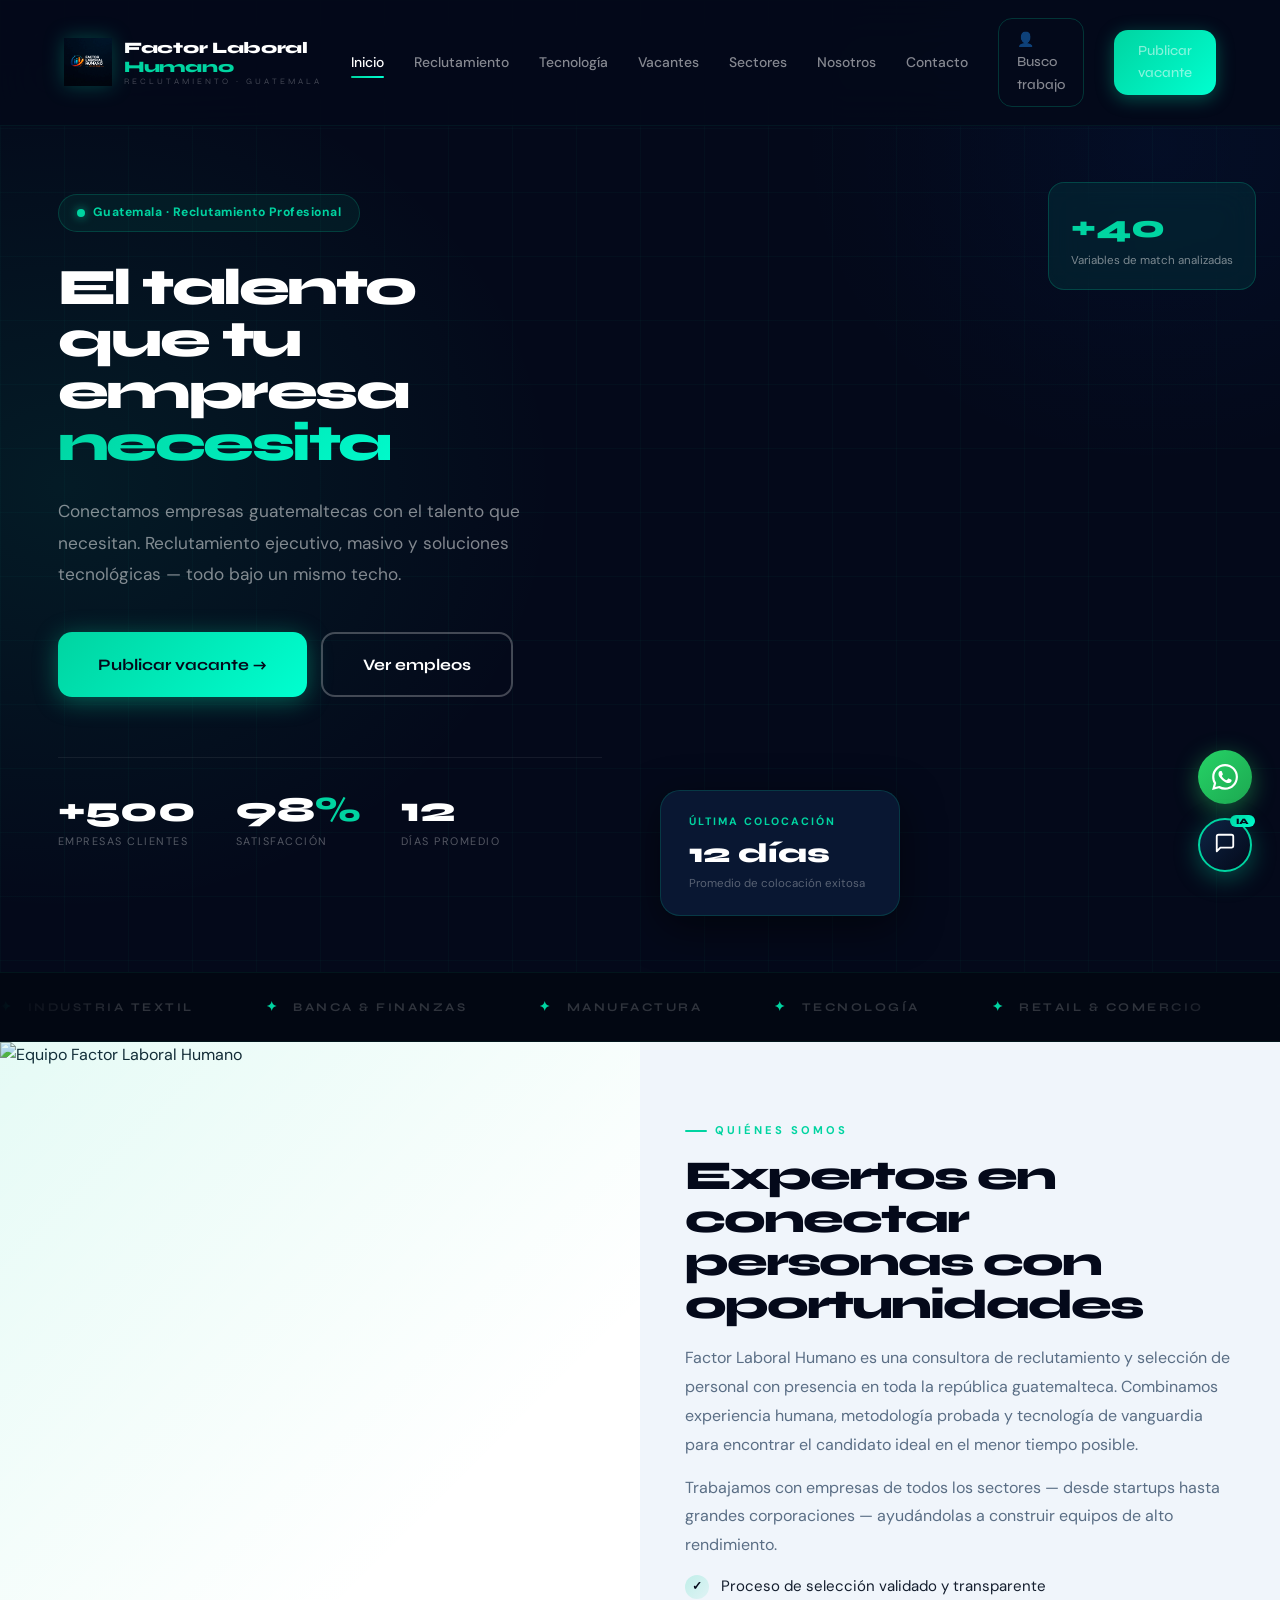
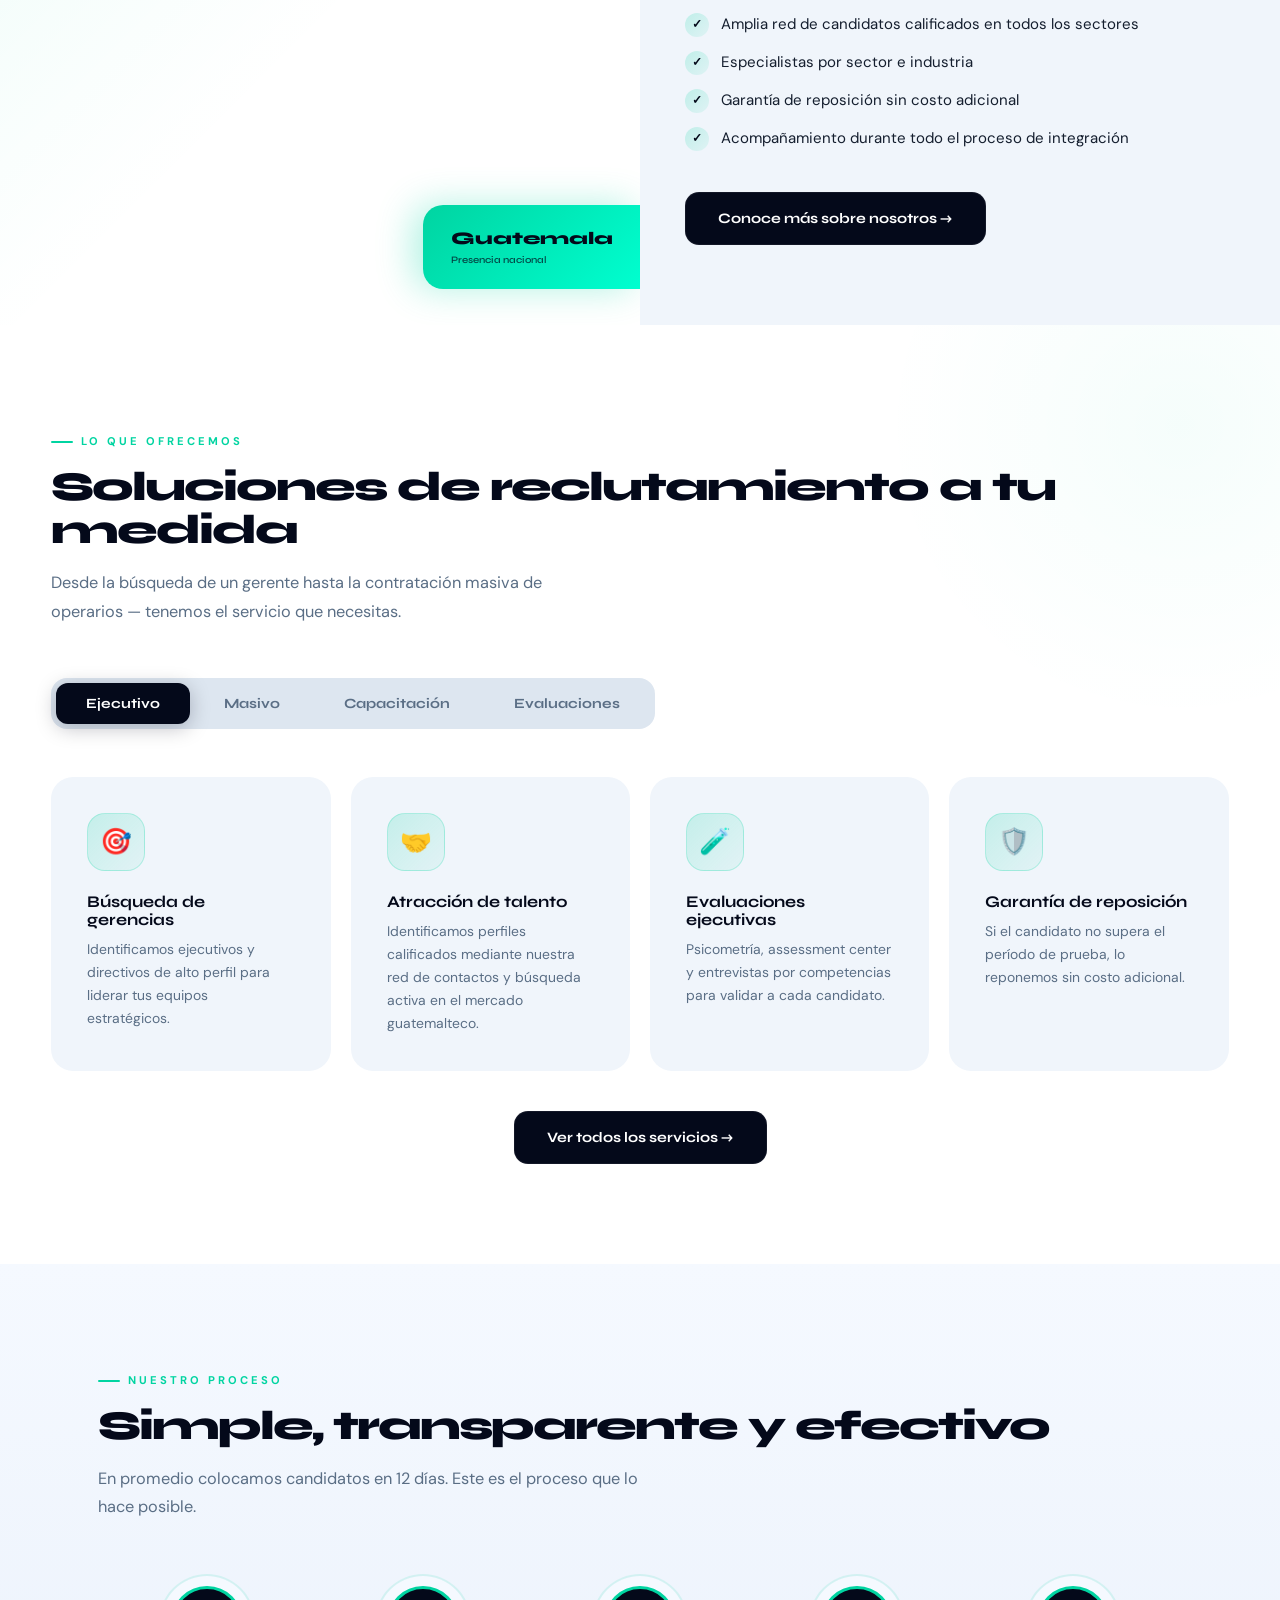
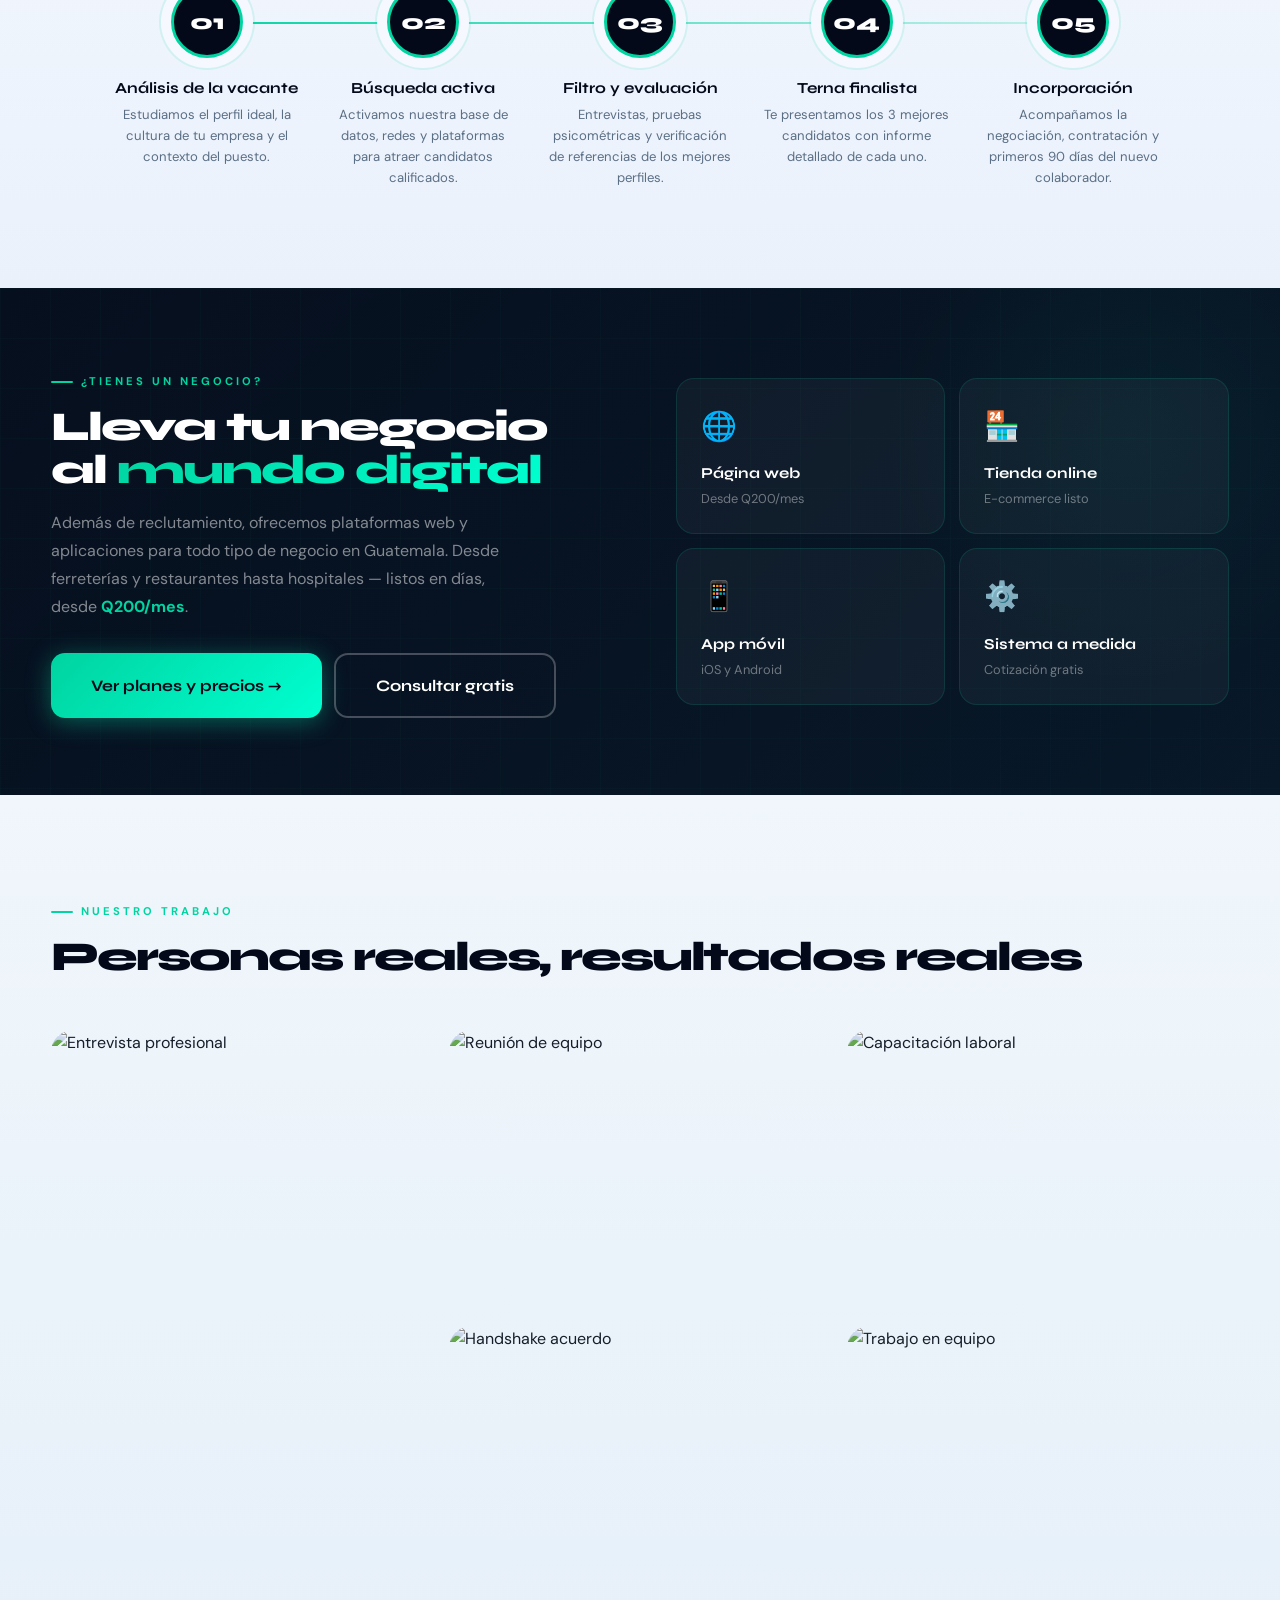
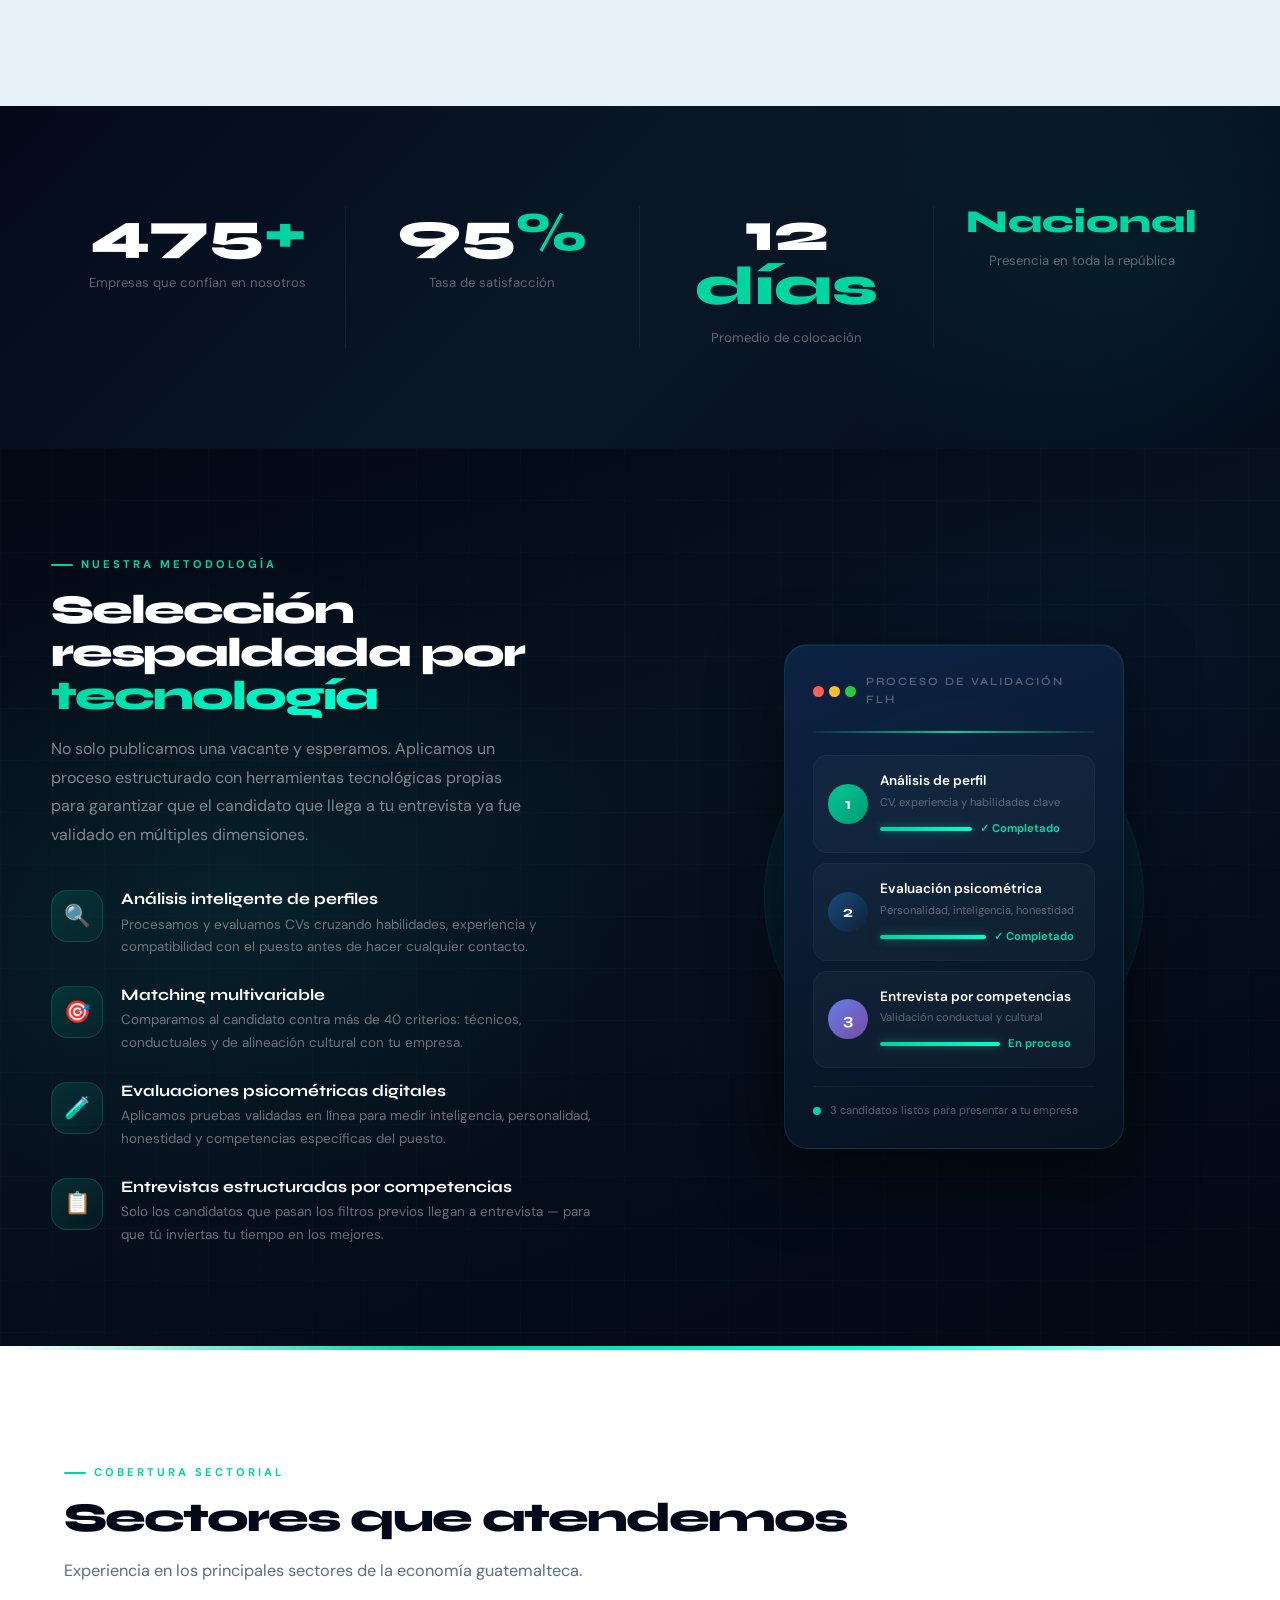
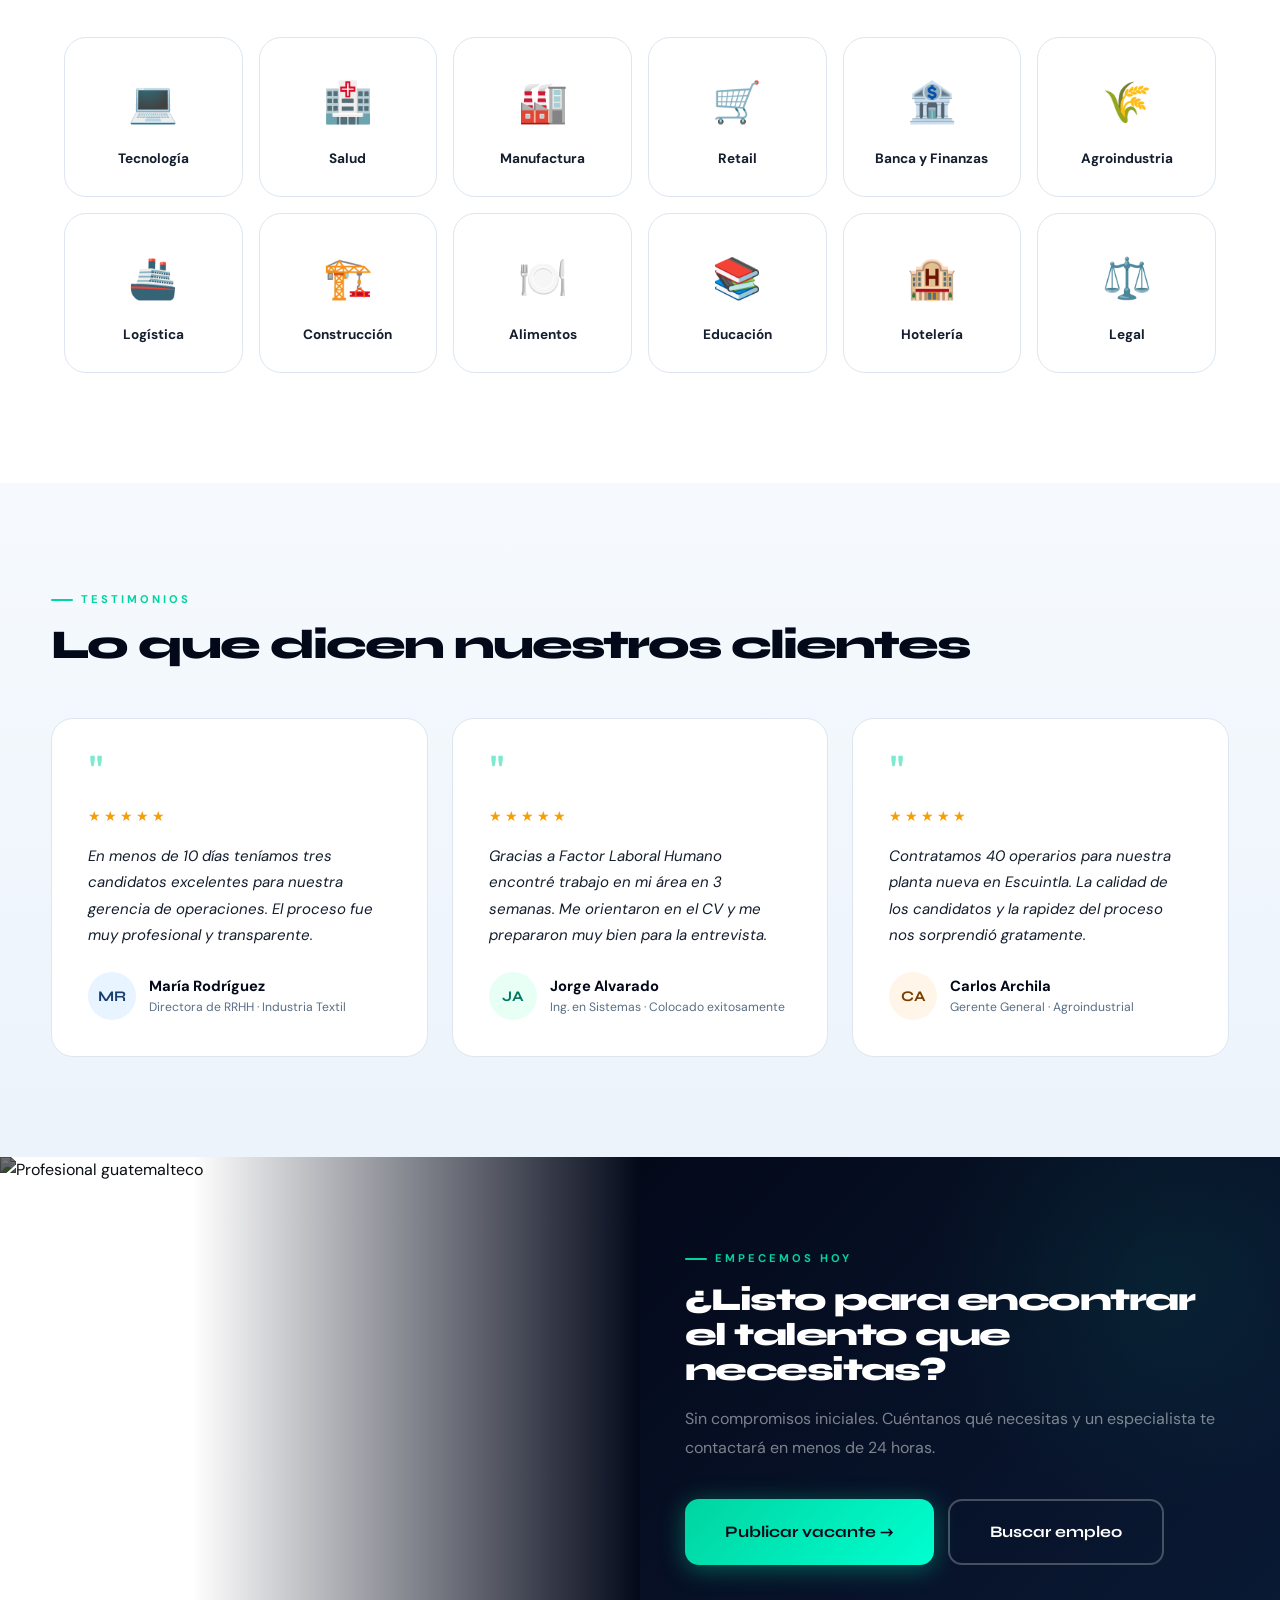
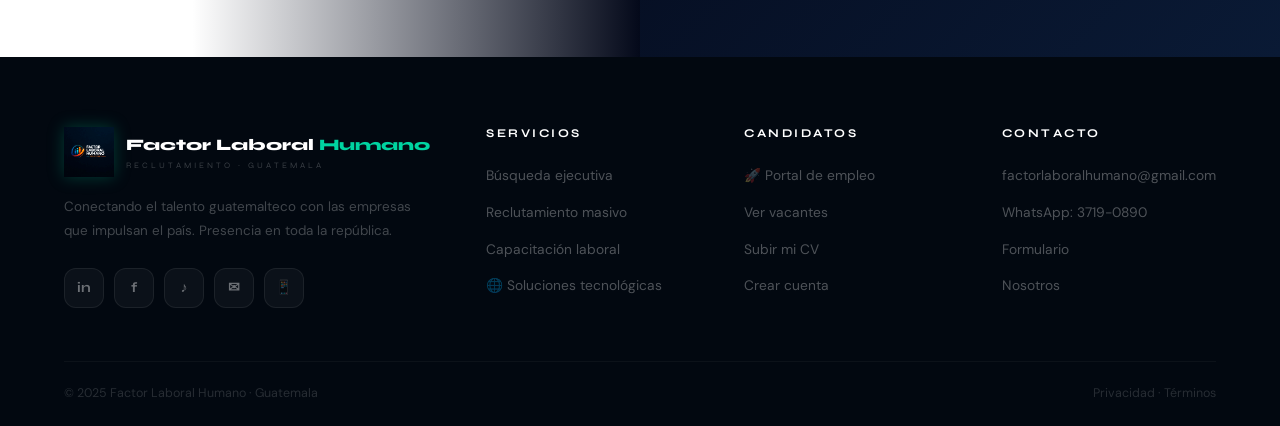
==== commit 7878d408: "first commit" ====
--- a/index.html
+++ b/index.html
@@ -267,22 +267,40 @@
 </section>
 
 <!-- ═══ TECH HIGHLIGHT ═══ -->
-<section class="tech-dark-section">
-  <div class="tech-dark-inner">
+<section style="background:linear-gradient(135deg,#060F1E 0%,#081828 100%);padding:clamp(56px,6vw,80px) clamp(20px,4%,60px);position:relative;overflow:hidden;">
+  <div style="position:absolute;inset:0;background-image:linear-gradient(rgba(0,200,151,.025) 1px,transparent 1px),linear-gradient(90deg,rgba(0,200,151,.025) 1px,transparent 1px);background-size:50px 50px;pointer-events:none;"></div>
+  <div style="position:absolute;top:-100px;right:-100px;width:500px;height:500px;background:radial-gradient(circle,rgba(0,200,151,.06) 0%,transparent 70%);border-radius:50%;pointer-events:none;"></div>
+  <div style="max-width:1200px;margin:0 auto;display:grid;grid-template-columns:1fr 1fr;gap:72px;align-items:center;position:relative;z-index:1;">
     <div>
       <div class="section-label" style="color:var(--verde)">¿Tienes un negocio?</div>
-      <h2 class="section-title tech-dark-title">Lleva tu negocio al <span class="ia-gradient">mundo digital</span></h2>
-      <p class="tech-dark-desc">Además de reclutamiento, ofrecemos plataformas web y aplicaciones para todo tipo de negocio en Guatemala. Desde ferreterías y restaurantes hasta hospitales — listos en días, desde <strong style="color:var(--verde);">Q200/mes</strong>.</p>
+      <h2 class="section-title" style="color:#fff;">Lleva tu negocio al <span style="background:linear-gradient(135deg,var(--verde),var(--verde-claro));-webkit-background-clip:text;-webkit-text-fill-color:transparent;">mundo digital</span></h2>
+      <p style="color:rgba(255,255,255,.5);line-height:1.75;margin-bottom:32px;max-width:480px;">Además de reclutamiento, ofrecemos plataformas web y aplicaciones para todo tipo de negocio en Guatemala. Desde ferreterías y restaurantes hasta hospitales — listos en días, desde <strong style="color:var(--verde);">Q200/mes</strong>.</p>
       <div style="display:flex;gap:12px;flex-wrap:wrap;">
         <a href="pages/tecnologia.html" class="btn btn-primary btn-lg">Ver planes y precios →</a>
         <a href="https://wa.me/50237190890?text=Hola%2C%20me%20interesa%20una%20plataforma%20web%20para%20mi%20negocio" target="_blank" class="btn btn-outline btn-lg">Consultar gratis</a>
       </div>
     </div>
-    <div class="tech-cards-grid">
-      <div class="tech-mini-card"><div class="tech-mini-icon">🌐</div><div class="tech-mini-name">Página web</div><div class="tech-mini-price">Desde Q200/mes</div></div>
-      <div class="tech-mini-card"><div class="tech-mini-icon">🏪</div><div class="tech-mini-name">Tienda online</div><div class="tech-mini-price">E-commerce listo</div></div>
-      <div class="tech-mini-card"><div class="tech-mini-icon">📱</div><div class="tech-mini-name">App móvil</div><div class="tech-mini-price">iOS y Android</div></div>
-      <div class="tech-mini-card"><div class="tech-mini-icon">⚙️</div><div class="tech-mini-name">Sistema a medida</div><div class="tech-mini-price">Cotización gratis</div></div>
+    <div style="display:grid;grid-template-columns:1fr 1fr;gap:14px;">
+      <div style="background:rgba(255,255,255,.04);border:1px solid rgba(0,200,151,.15);border-radius:18px;padding:24px;transition:all .3s;" onmouseover="this.style.borderColor='rgba(0,200,151,.4)';this.style.background='rgba(0,200,151,.06)'" onmouseout="this.style.borderColor='rgba(0,200,151,.15)';this.style.background='rgba(255,255,255,.04)'">
+        <div style="font-size:1.8rem;margin-bottom:12px;">🌐</div>
+        <div style="font-family:'Syne',sans-serif;font-weight:700;color:#fff;font-size:.95rem;margin-bottom:4px;">Página web</div>
+        <div style="font-size:.8rem;color:rgba(255,255,255,.4);">Desde Q200/mes</div>
+      </div>
+      <div style="background:rgba(255,255,255,.04);border:1px solid rgba(0,200,151,.15);border-radius:18px;padding:24px;transition:all .3s;" onmouseover="this.style.borderColor='rgba(0,200,151,.4)';this.style.background='rgba(0,200,151,.06)'" onmouseout="this.style.borderColor='rgba(0,200,151,.15)';this.style.background='rgba(255,255,255,.04)'">
+        <div style="font-size:1.8rem;margin-bottom:12px;">🏪</div>
+        <div style="font-family:'Syne',sans-serif;font-weight:700;color:#fff;font-size:.95rem;margin-bottom:4px;">Tienda online</div>
+        <div style="font-size:.8rem;color:rgba(255,255,255,.4);">E-commerce listo</div>
+      </div>
+      <div style="background:rgba(255,255,255,.04);border:1px solid rgba(0,200,151,.15);border-radius:18px;padding:24px;transition:all .3s;" onmouseover="this.style.borderColor='rgba(0,200,151,.4)';this.style.background='rgba(0,200,151,.06)'" onmouseout="this.style.borderColor='rgba(0,200,151,.15)';this.style.background='rgba(255,255,255,.04)'">
+        <div style="font-size:1.8rem;margin-bottom:12px;">📱</div>
+        <div style="font-family:'Syne',sans-serif;font-weight:700;color:#fff;font-size:.95rem;margin-bottom:4px;">App móvil</div>
+        <div style="font-size:.8rem;color:rgba(255,255,255,.4);">iOS y Android</div>
+      </div>
+      <div style="background:rgba(255,255,255,.04);border:1px solid rgba(0,200,151,.15);border-radius:18px;padding:24px;transition:all .3s;" onmouseover="this.style.borderColor='rgba(0,200,151,.4)';this.style.background='rgba(0,200,151,.06)'" onmouseout="this.style.borderColor='rgba(0,200,151,.15)';this.style.background='rgba(255,255,255,.04)'">
+        <div style="font-size:1.8rem;margin-bottom:12px;">⚙️</div>
+        <div style="font-family:'Syne',sans-serif;font-weight:700;color:#fff;font-size:.95rem;margin-bottom:4px;">Sistema a medida</div>
+        <div style="font-size:.8rem;color:rgba(255,255,255,.4);">Cotización gratis</div>
+      </div>
     </div>
   </div>
 </section>
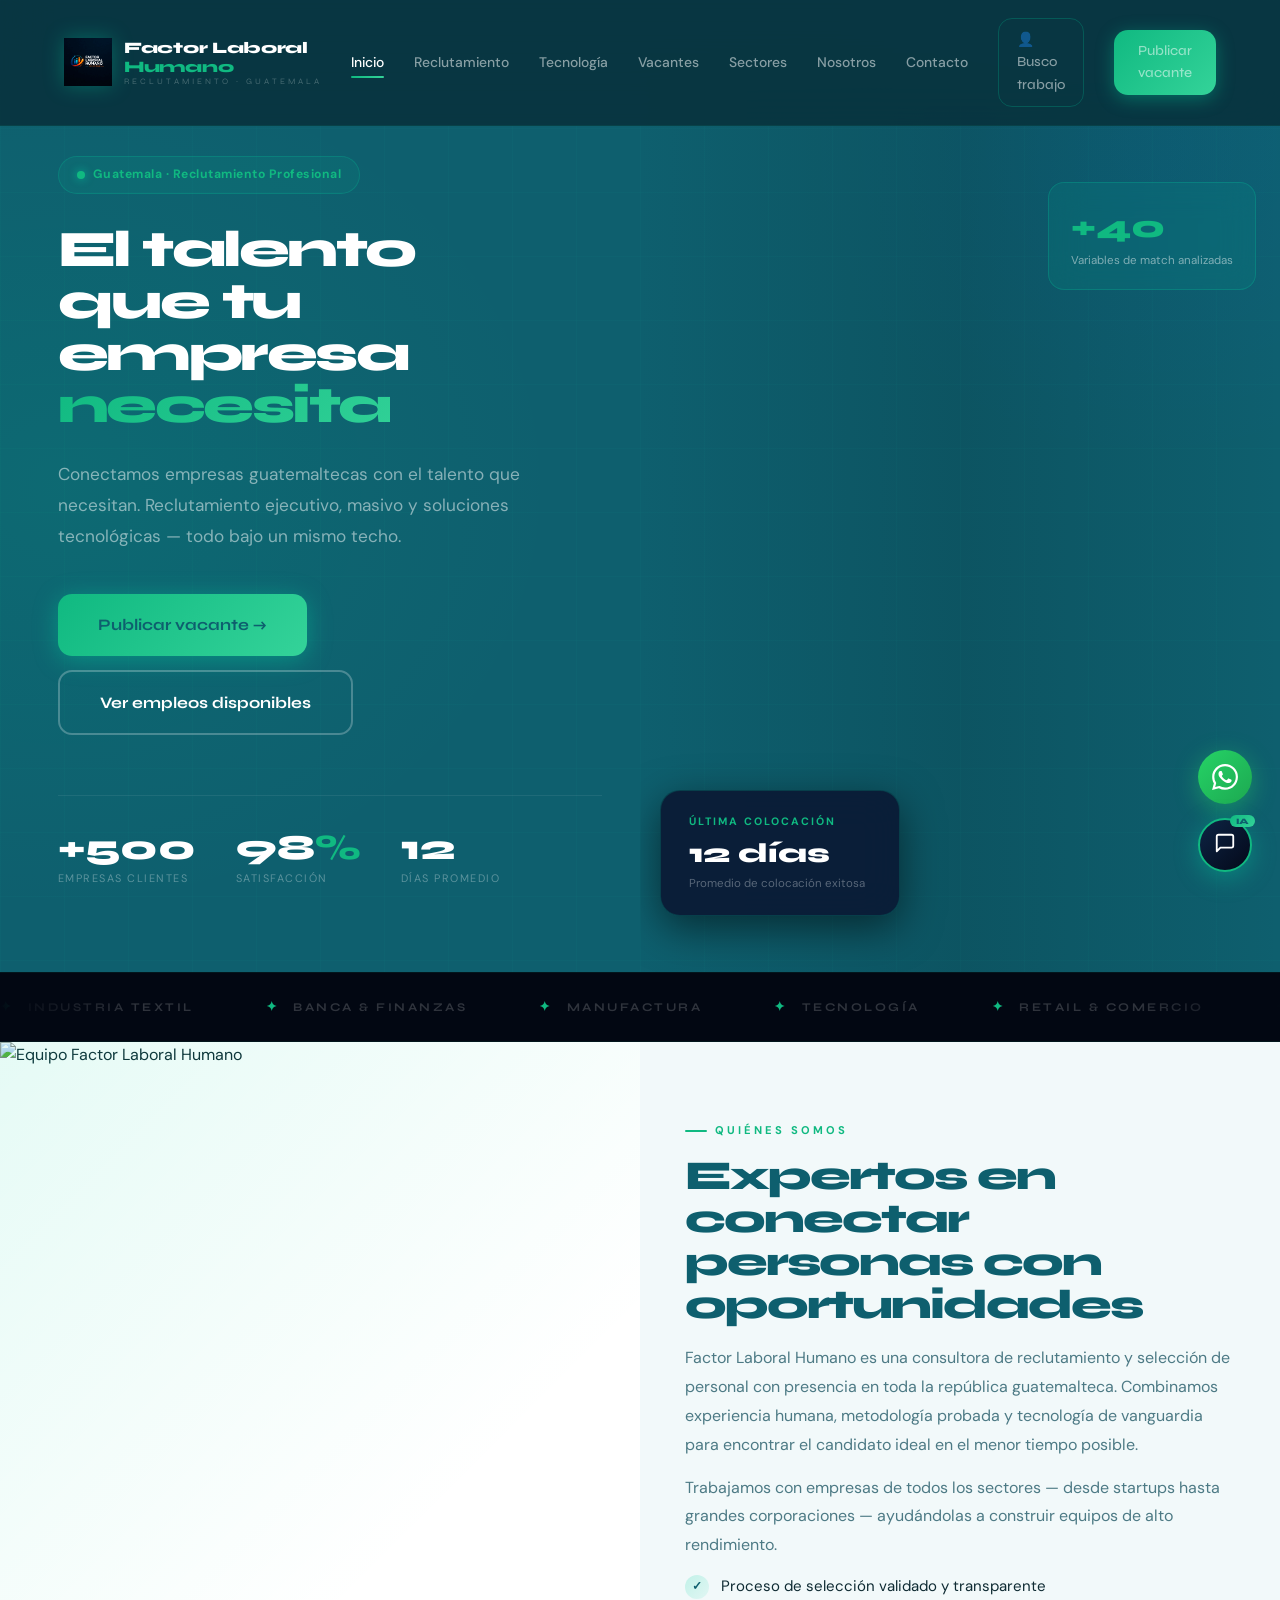
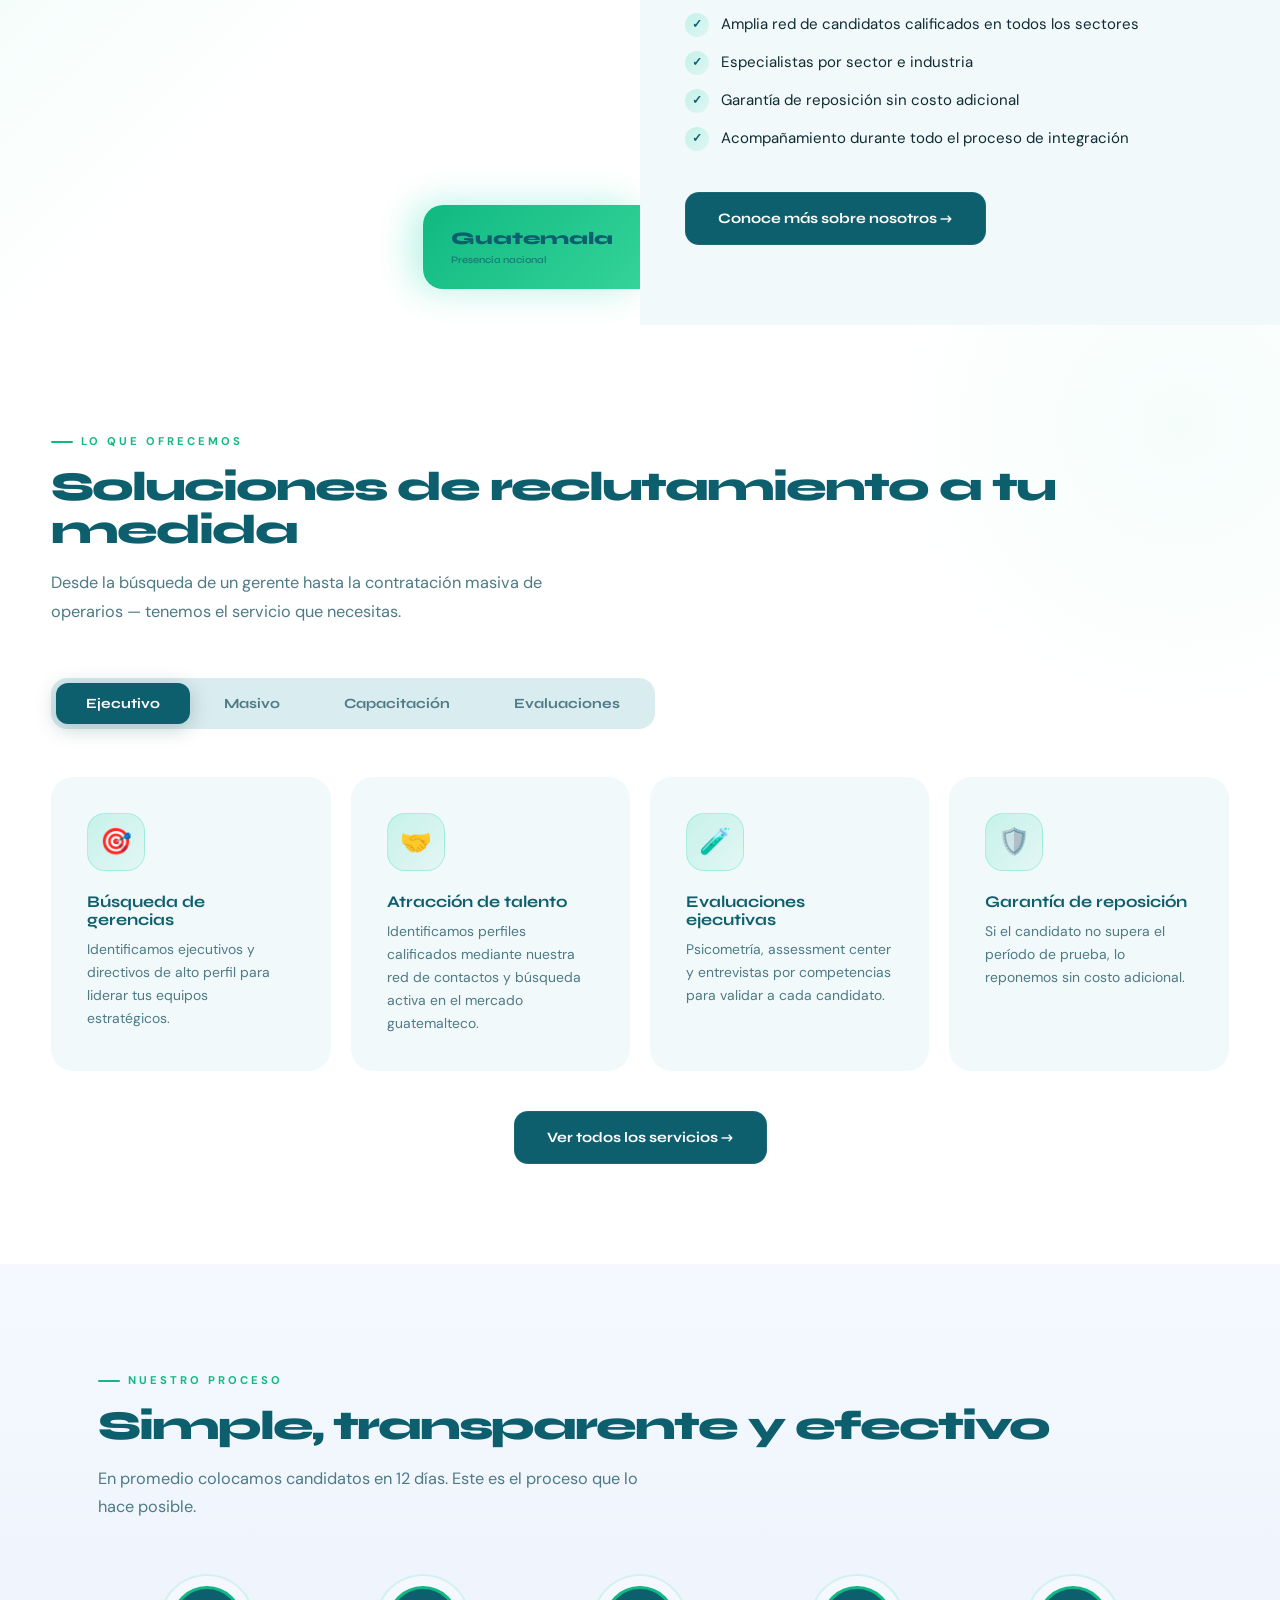
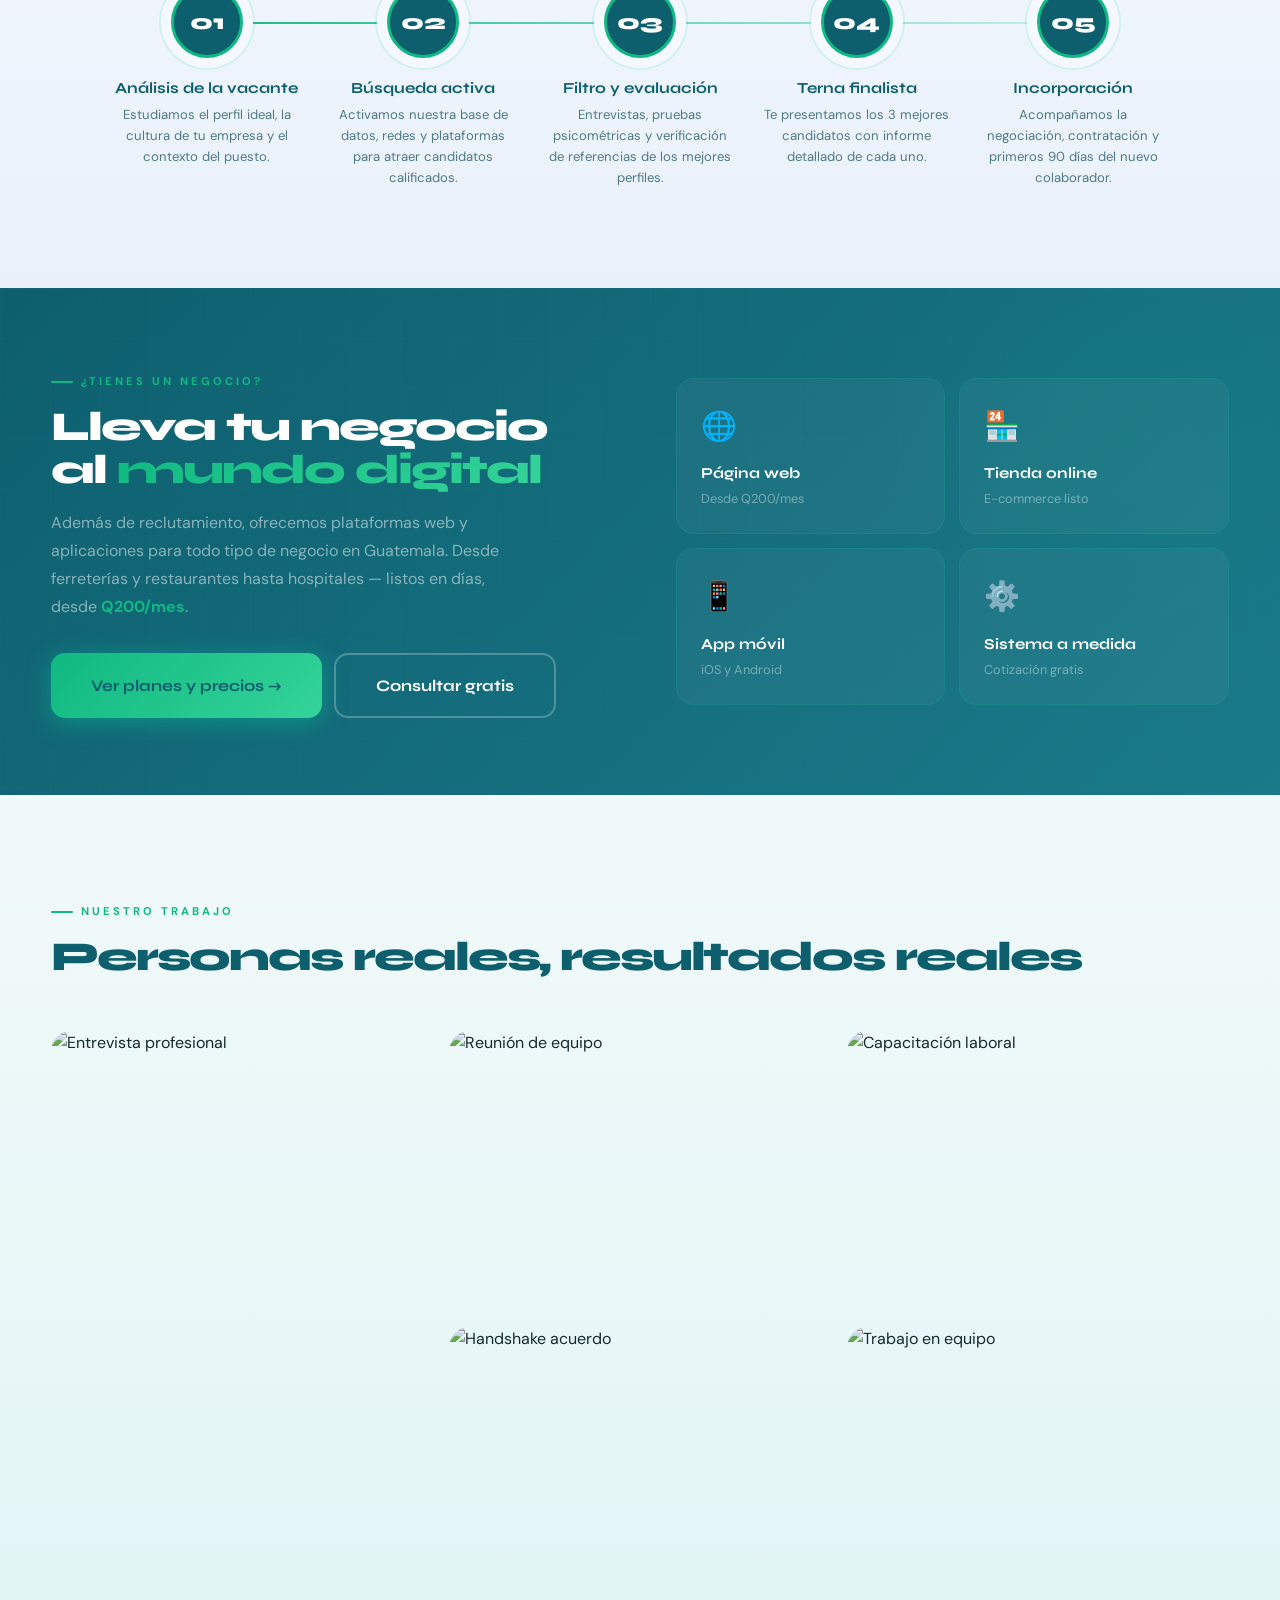
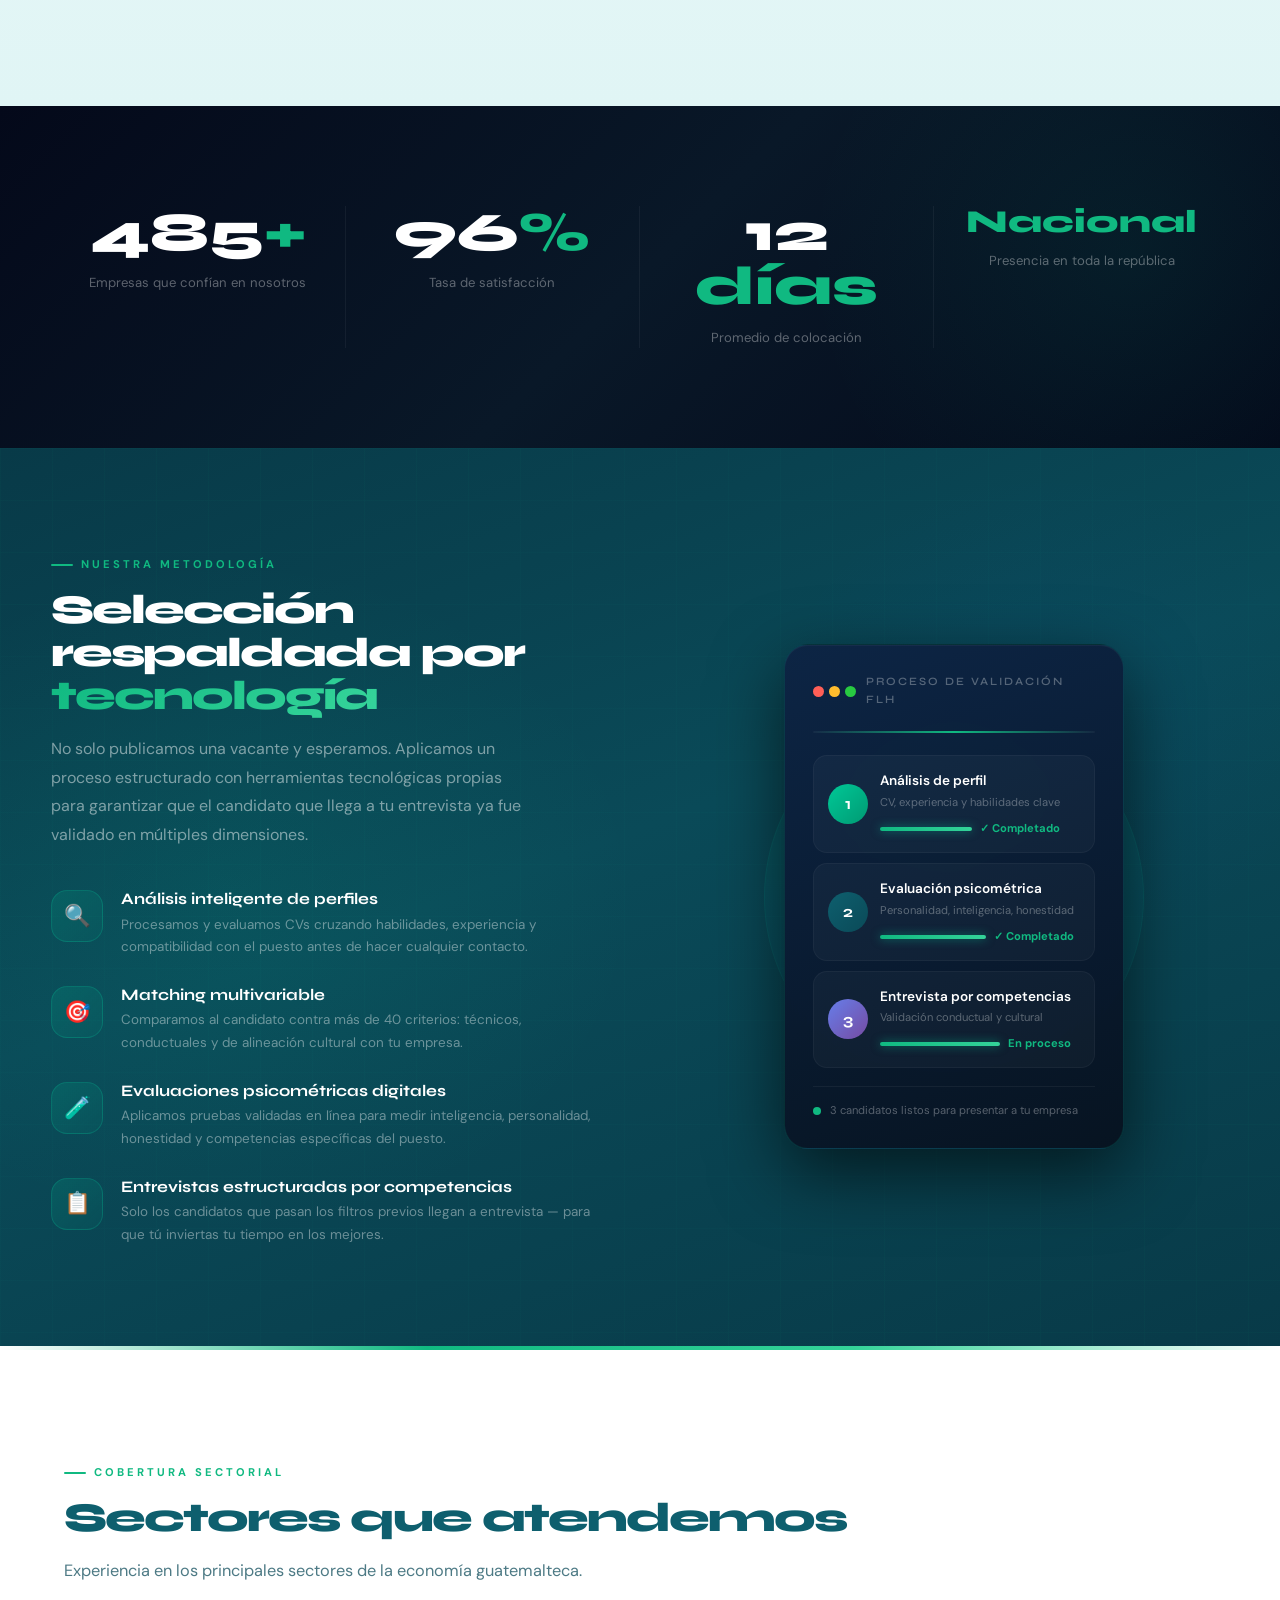
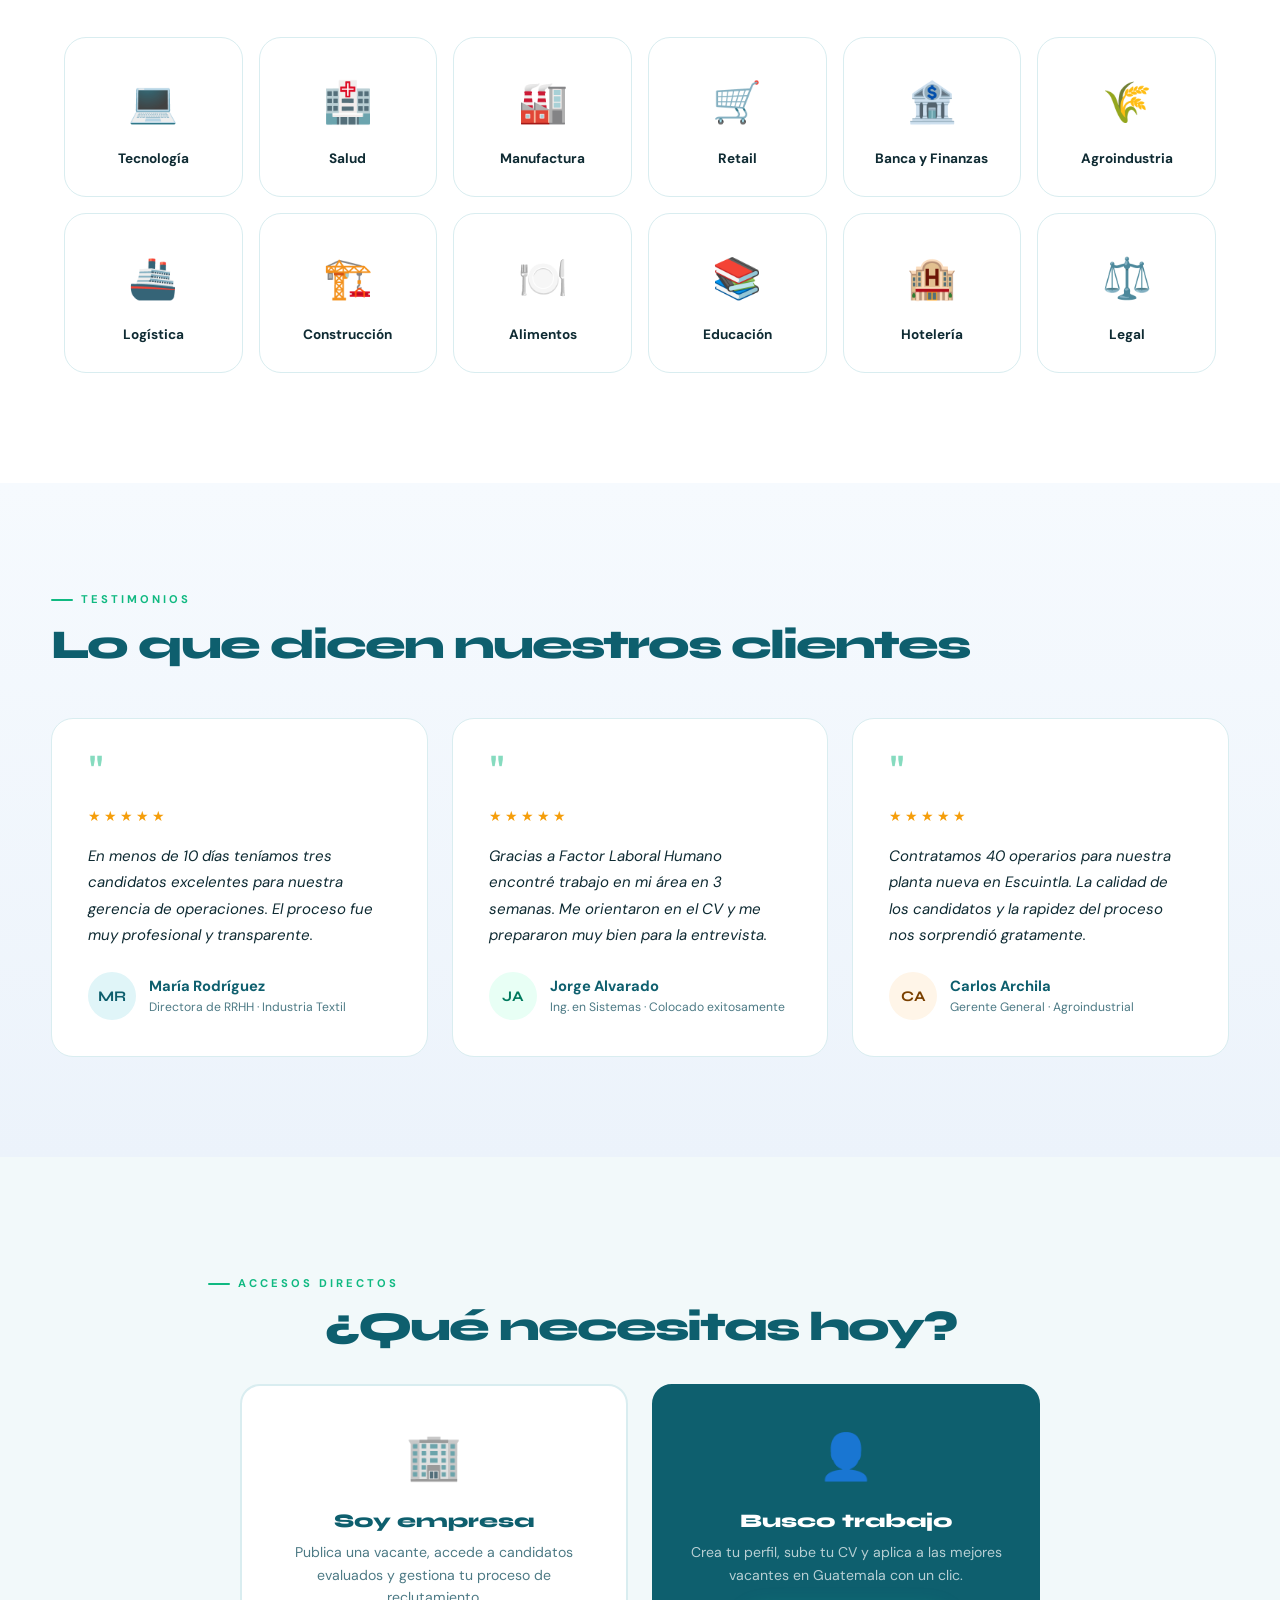
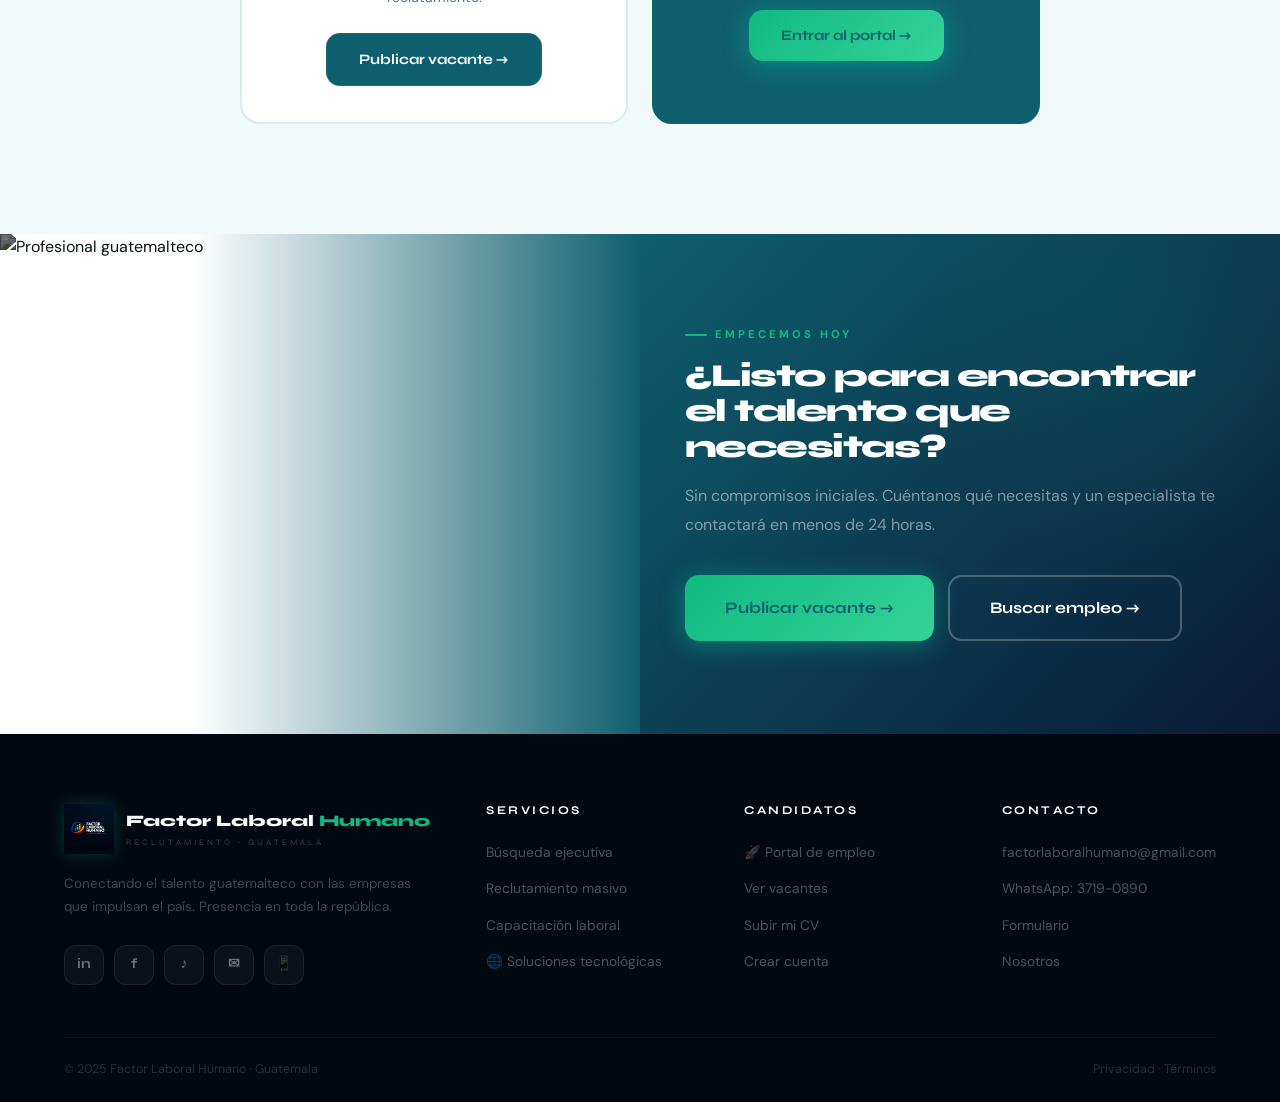
==== commit be78cd27: "mejoras" ====
--- a/index.html
+++ b/index.html
@@ -24,7 +24,7 @@
     </p>
     <div class="hero-btns fade-in fade-in-delay-3">
       <a href="#" class="btn btn-primary btn-lg" onclick="openModal('empresa'); return false;">Publicar vacante →</a>
-      <a href="pages/vacantes.html" class="btn btn-outline btn-lg">Ver empleos</a>
+      <a href="pages/candidatos.html" class="btn btn-outline btn-lg">Ver empleos disponibles</a>
     </div>
     <div class="hero-stats fade-in fade-in-delay-4">
       <div>
@@ -267,7 +267,7 @@
 </section>
 
 <!-- ═══ TECH HIGHLIGHT ═══ -->
-<section style="background:linear-gradient(135deg,#060F1E 0%,#081828 100%);padding:clamp(56px,6vw,80px) clamp(20px,4%,60px);position:relative;overflow:hidden;">
+<section style="background:linear-gradient(135deg,#0E5F6E 0%,#1A7A8A 100%);padding:clamp(56px,6vw,80px) clamp(20px,4%,60px);position:relative;overflow:hidden;">
   <div style="position:absolute;inset:0;background-image:linear-gradient(rgba(0,200,151,.025) 1px,transparent 1px),linear-gradient(90deg,rgba(0,200,151,.025) 1px,transparent 1px);background-size:50px 50px;pointer-events:none;"></div>
   <div style="position:absolute;top:-100px;right:-100px;width:500px;height:500px;background:radial-gradient(circle,rgba(0,200,151,.06) 0%,transparent 70%);border-radius:50%;pointer-events:none;"></div>
   <div style="max-width:1200px;margin:0 auto;display:grid;grid-template-columns:1fr 1fr;gap:72px;align-items:center;position:relative;z-index:1;">
@@ -416,7 +416,7 @@
             </div>
           </div>
           <div class="ia-match-row">
-            <div class="ia-avatar" style="background:linear-gradient(135deg,#1A4A7A,#0D2137);font-size:1rem">2</div>
+            <div class="ia-avatar" style="background:linear-gradient(135deg,#0E5F6E,#0A4A58);font-size:1rem">2</div>
             <div class="ia-match-info">
               <div class="ia-match-name">Evaluación psicométrica</div>
               <div class="ia-match-role">Personalidad, inteligencia, honestidad</div>
@@ -479,7 +479,7 @@
         <div class="stars">★★★★★</div>
         <p>En menos de 10 días teníamos tres candidatos excelentes para nuestra gerencia de operaciones. El proceso fue muy profesional y transparente.</p>
         <div class="testi-author">
-          <div class="testi-avatar" style="background:#E8F4FF;color:#1A3F6F">MR</div>
+          <div class="testi-avatar" style="background:#E0F5F8;color:#0E5F6E">MR</div>
           <div>
             <div class="testi-name">María Rodríguez</div>
             <div class="testi-role">Directora de RRHH · Industria Textil</div>
@@ -518,6 +518,31 @@
   </div>
 </section>
 
+
+<!-- ═══ DUAL PORTAL ═══ -->
+<section class="section" style="background:#F2F9FA;">
+  <div class="container">
+    <div class="section-label reveal" style="text-align:center;margin-bottom:12px">Accesos directos</div>
+    <h2 class="section-title reveal" style="text-align:center;margin-bottom:36px">¿Qué necesitas hoy?</h2>
+    <div style="display:grid;grid-template-columns:1fr 1fr;gap:24px;max-width:800px;margin:0 auto;">
+      <!-- Empresas -->
+      <div class="reveal" style="background:#fff;border-radius:20px;padding:36px 28px;border:2px solid var(--gris-2);text-align:center;transition:all .25s;">
+        <div style="font-size:2.8rem;margin-bottom:16px">🏢</div>
+        <h3 style="font-family:'Syne',sans-serif;font-size:1.2rem;font-weight:800;color:var(--azul);margin-bottom:10px">Soy empresa</h3>
+        <p style="font-size:.88rem;color:var(--muted);margin-bottom:24px;line-height:1.6">Publica una vacante, accede a candidatos evaluados y gestiona tu proceso de reclutamiento.</p>
+        <a href="#" onclick="openModal('empresa');return false;" class="btn btn-dark" style="display:inline-block">Publicar vacante →</a>
+      </div>
+      <!-- Candidatos -->
+      <div class="reveal" style="background:var(--azul);border-radius:20px;padding:36px 28px;border:2px solid var(--azul);text-align:center;transition:all .25s;">
+        <div style="font-size:2.8rem;margin-bottom:16px">👤</div>
+        <h3 style="font-family:'Syne',sans-serif;font-size:1.2rem;font-weight:800;color:#fff;margin-bottom:10px">Busco trabajo</h3>
+        <p style="font-size:.88rem;color:rgba(255,255,255,.7);margin-bottom:24px;line-height:1.6">Crea tu perfil, sube tu CV y aplica a las mejores vacantes en Guatemala con un clic.</p>
+        <a href="pages/candidatos.html" class="btn btn-primary" style="display:inline-block">Entrar al portal →</a>
+      </div>
+    </div>
+  </div>
+</section>
+
 <!-- ═══ CTA FINAL ═══ -->
 <section class="cta-section">
   <div class="cta-img-wrap">
@@ -530,7 +555,7 @@
     <p>Sin compromisos iniciales. Cuéntanos qué necesitas y un especialista te contactará en menos de 24 horas.</p>
     <div class="cta-btns">
       <a href="#" class="btn btn-primary btn-lg" onclick="openModal('empresa'); return false;">Publicar vacante →</a>
-      <a href="#" class="btn btn-outline btn-lg" onclick="openModal('candidato'); return false;">Buscar empleo</a>
+      <a href="pages/candidatos.html" class="btn btn-outline btn-lg">Buscar empleo →</a>
     </div>
   </div>
 </section>
--- a/css/main.css
+++ b/css/main.css
@@ -5,29 +5,29 @@
 @import url('https://fonts.googleapis.com/css2?family=Syne:wght@400;600;700;800&family=DM+Sans:ital,opsz,wght@0,9..40,300;0,9..40,400;0,9..40,500;0,9..40,600;1,9..40,300&display=swap');
 
 :root {
-  --azul:        #04091A;
-  --azul-med:    #0A1A35;
-  --azul-card:   #0D2444;
-  --azul-light:  #1A5096;
-  --verde:       #00D4A1;
-  --verde-claro: #00FFD0;
-  --verde-dark:  #009B76;
-  --gris:        #F0F5FB;
-  --gris-2:      #DDE6F0;
-  --texto:       #141E2E;
-  --muted:       #5A6E85;
+  --azul:        #0E5F6E;
+  --azul-med:    #1A7A8A;
+  --azul-card:   #115F6E;
+  --azul-light:  #2EAFC0;
+  --verde:       #10B981;
+  --verde-claro: #34D399;
+  --verde-dark:  #059669;
+  --gris:        #F2F9FA;
+  --gris-2:      #D9EDF0;
+  --texto:       #0F2B33;
+  --muted:       #4D7A85;
   --white:       #ffffff;
   --radius:    14px;
   --radius-lg: 24px;
-  --shadow:    0 4px 24px rgba(0,0,0,0.12);
-  --shadow-lg: 0 20px 64px rgba(0,0,0,0.22);
+  --shadow:    0 4px 24px rgba(14,95,110,0.10);
+  --shadow-lg: 0 20px 64px rgba(14,95,110,0.18);
   --transition: 0.3s cubic-bezier(0.4,0,0.2,1);
-  --glow: 0 0 40px rgba(0,212,161,.18);
+  --glow: 0 0 40px rgba(16,185,129,.2);
 }
 
 *,*::before,*::after{box-sizing:border-box;margin:0;padding:0}
 html{scroll-behavior:smooth;font-size:16px}
-body{font-family:'DM Sans',sans-serif;color:var(--texto);background:#fff;overflow-x:hidden;line-height:1.6;max-width:1920px;margin:0 auto}
+body{font-family:'DM Sans',sans-serif;color:var(--texto);background:#fff;overflow-x:hidden;line-height:1.6;width:100%;max-width:100%}
 h1,h2,h3,h4,h5{font-family:'Syne',sans-serif;line-height:1.1}
 a{text-decoration:none;color:inherit}
 img{max-width:100%;display:block}
@@ -39,7 +39,7 @@
 #cursor{width:10px;height:10px;background:var(--verde);border-radius:50%;position:fixed;pointer-events:none;z-index:9999;transition:transform .15s ease;top:-20px;left:-20px}
 #cursor-ring{width:38px;height:38px;border:2px solid rgba(0,212,161,.55);border-radius:50%;position:fixed;pointer-events:none;z-index:9998;top:-38px;left:-38px;transition:transform .2s ease,border-color .15s}
 
-.container{max-width:1200px;margin:0 auto;padding:0 clamp(20px,4%,60px)}
+.container{max-width:960px;margin:0 auto;padding:0 clamp(20px,4%,48px)}
 
 .section-label{display:inline-flex;align-items:center;gap:8px;font-size:.7rem;font-weight:700;letter-spacing:3px;text-transform:uppercase;color:var(--verde);margin-bottom:14px}
 .section-label::before{content:'';width:22px;height:2px;background:var(--verde);border-radius:2px;flex-shrink:0}
@@ -76,8 +76,8 @@
 .reveal.visible{opacity:1;transform:translateY(0)}
 
 /* NAV */
-.nav{position:fixed;top:0;left:0;right:0;z-index:800;display:flex;align-items:center;justify-content:space-between;padding:18px clamp(24px,5%,80px);background:rgba(4,9,26,.9);backdrop-filter:blur(24px);border-bottom:1px solid rgba(0,212,161,.07);transition:all var(--transition)}
-.nav.scrolled{padding:11px clamp(24px,5%,80px);background:rgba(4,9,26,.97);box-shadow:0 4px 40px rgba(0,0,0,.5)}
+.nav{position:fixed;top:0;left:0;right:0;z-index:800;display:flex;align-items:center;justify-content:space-between;padding:18px clamp(24px,5%,80px);background:rgba(8,52,62,.92);backdrop-filter:blur(24px);border-bottom:1px solid rgba(0,212,161,.07);transition:all var(--transition)}
+.nav.scrolled{padding:11px clamp(24px,5%,80px);background:rgba(8,52,62,.97);box-shadow:0 4px 40px rgba(0,0,0,.5)}
 .nav-logo{display:flex;align-items:center;gap:12px}
 .nav-logo img{height:48px;width:auto;object-fit:contain;filter:brightness(1.3) drop-shadow(0 0 10px rgba(0,212,161,.3))}
 .nav-logo-text{font-family:'Syne',sans-serif;font-size:1rem;font-weight:800;color:#fff;letter-spacing:-.3px;line-height:1.2}
@@ -117,7 +117,7 @@
 .stat-label{font-size:.68rem;color:rgba(255,255,255,.32);margin-top:5px;text-transform:uppercase;letter-spacing:1.5px}
 .hero-right{position:relative;height:100vh;overflow:hidden}
 .hero-img{width:100%;height:100%;object-fit:cover;object-position:center top;filter:brightness(.4) saturate(.6)}
-.hero-img-overlay{position:absolute;inset:0;background:linear-gradient(to right,var(--azul) 0%,rgba(4,9,26,.25) 50%,transparent 100%),linear-gradient(to top,var(--azul) 0%,transparent 35%)}
+.hero-img-overlay{position:absolute;inset:0;background:linear-gradient(to right,var(--azul) 0%,rgba(8,52,62,.25) 50%,transparent 100%),linear-gradient(to top,var(--azul) 0%,transparent 35%)}
 .hero-float{position:absolute;bottom:56px;left:20px;z-index:3;background:rgba(10,26,53,.92);backdrop-filter:blur(20px);border:1px solid rgba(0,212,161,.18);border-radius:20px;padding:22px 28px;min-width:240px;animation:floatY 3.5s ease-in-out infinite;box-shadow:0 12px 40px rgba(0,0,0,.5)}
 .hero-float .fc-label{font-size:.67rem;color:var(--verde);font-weight:700;text-transform:uppercase;letter-spacing:2px;margin-bottom:7px}
 .hero-float .fc-val{font-family:'Syne',sans-serif;font-size:1.7rem;font-weight:800;color:#fff;line-height:1.2}
@@ -155,7 +155,7 @@
 .tabs-section::before{content:'';position:absolute;top:-200px;right:-200px;width:600px;height:600px;background:radial-gradient(circle,rgba(0,212,161,.04) 0%,transparent 70%);border-radius:50%;pointer-events:none}
 .tabs-header{display:flex;gap:4px;background:var(--gris-2);padding:5px;border-radius:16px;width:fit-content;margin-bottom:48px;flex-wrap:wrap}
 .tab-btn{padding:12px 30px;border-radius:12px;font-family:'Syne',sans-serif;font-weight:700;font-size:.88rem;border:none;background:transparent;color:var(--muted);transition:all var(--transition);cursor:pointer}
-.tab-btn.active{background:var(--azul);color:#fff;box-shadow:0 4px 20px rgba(4,9,26,.25)}
+.tab-btn.active{background:var(--azul);color:#fff;box-shadow:0 4px 20px rgba(8,52,62,.25)}
 .tab-content{display:none}
 .tab-content.active{display:grid;grid-template-columns:repeat(auto-fit,minmax(240px,1fr));gap:20px}
 .service-card{background:var(--gris);border-radius:22px;padding:34px;border:2px solid transparent;transition:all var(--transition);position:relative;overflow:hidden}
@@ -199,18 +199,18 @@
 .sector-name{font-size:.85rem;font-weight:700;color:var(--texto);transition:color var(--transition);position:relative;z-index:1}
 
 /* GALERÍA */
-.galeria-section{padding:clamp(70px,8vw,100px) clamp(20px,4%,60px);background:linear-gradient(180deg,#f0f6fb 0%,#e6f0f9 100%)}
+.galeria-section{padding:clamp(70px,8vw,100px) clamp(20px,4%,60px);background:linear-gradient(180deg,#F2F9FA 0%,#E0F5F5 100%)}
 .galeria-grid{display:grid;grid-template-columns:repeat(3,1fr);grid-template-rows:280px 280px;gap:16px;margin-top:52px}
 .gal-item{border-radius:22px;overflow:hidden;position:relative}
 .gal-item:first-child{grid-row:span 2}
 .gal-item img{width:100%;height:100%;object-fit:cover;transition:transform .6s ease;filter:saturate(.75)}
 .gal-item:hover img{transform:scale(1.08);filter:saturate(1.15)}
-.gal-overlay{position:absolute;inset:0;background:linear-gradient(to top,rgba(4,9,26,.88) 0%,transparent 55%);display:flex;align-items:flex-end;padding:24px;opacity:0;transition:opacity .35s}
+.gal-overlay{position:absolute;inset:0;background:linear-gradient(to top,rgba(8,52,62,.88) 0%,transparent 55%);display:flex;align-items:flex-end;padding:24px;opacity:0;transition:opacity .35s}
 .gal-item:hover .gal-overlay{opacity:1}
 .gal-label{font-family:'Syne',sans-serif;font-size:.94rem;font-weight:700;color:#fff}
 
 /* IA SECTION */
-.ia-section{padding:clamp(70px,8vw,100px) clamp(20px,4%,60px);background:linear-gradient(160deg,#030814 0%,#071220 40%,#030814 100%);position:relative;overflow:hidden}
+.ia-section{padding:clamp(70px,8vw,100px) clamp(20px,4%,60px);background:linear-gradient(160deg,#083A48 0%,#0A4A58 45%,#083A48 100%);position:relative;overflow:hidden}
 .ia-section::before{content:'';position:absolute;inset:0;background:radial-gradient(ellipse 55% 65% at 18% 50%,rgba(0,212,161,.08) 0%,transparent 58%),radial-gradient(ellipse 40% 50% at 82% 30%,rgba(0,80,200,.06) 0%,transparent 55%);pointer-events:none}
 .ia-section::after{content:'';position:absolute;inset:0;background-image:linear-gradient(rgba(0,212,161,.025) 1px,transparent 1px),linear-gradient(90deg,rgba(0,212,161,.025) 1px,transparent 1px);background-size:52px 52px;pointer-events:none}
 .ia-content{display:grid;grid-template-columns:1fr 1fr;gap:80px;align-items:center;position:relative;z-index:1}
@@ -311,7 +311,7 @@
 .form-group textarea{resize:vertical;min-height:90px}
 
 /* PAGE HERO */
-.page-hero{background:linear-gradient(160deg,#030A18 0%,#071525 60%,#030A18 100%);padding:clamp(120px,14vw,170px) clamp(20px,5%,80px) clamp(80px,9vw,120px);position:relative;overflow:hidden}
+.page-hero{background:linear-gradient(160deg,#083A48 0%,#0E5F6E 55%,#0A4A58 100%);padding:clamp(120px,14vw,170px) clamp(20px,5%,80px) clamp(80px,9vw,120px);position:relative;overflow:hidden}
 .page-hero::before{content:'';position:absolute;inset:0;background:radial-gradient(ellipse 55% 65% at 12% 50%,rgba(0,212,161,.08) 0%,transparent 58%),radial-gradient(ellipse 40% 50% at 88% 20%,rgba(0,80,200,.05) 0%,transparent 55%);pointer-events:none}
 .page-hero::after{content:'';position:absolute;inset:0;background-image:linear-gradient(rgba(0,212,161,.028) 1px,transparent 1px),linear-gradient(90deg,rgba(0,212,161,.028) 1px,transparent 1px);background-size:52px 52px;pointer-events:none}
 .page-hero>*{position:relative;z-index:1}
@@ -348,7 +348,7 @@
 .tech-dark-section{background:linear-gradient(135deg,#04091A 0%,#071428 100%);padding:clamp(70px,8vw,100px) clamp(20px,4%,60px);position:relative;overflow:hidden}
 .tech-dark-section::before{content:'';position:absolute;inset:0;background-image:linear-gradient(rgba(0,212,161,.025) 1px,transparent 1px),linear-gradient(90deg,rgba(0,212,161,.025) 1px,transparent 1px);background-size:52px 52px;pointer-events:none}
 .tech-dark-section::after{content:'';position:absolute;top:-120px;right:-120px;width:550px;height:550px;background:radial-gradient(circle,rgba(0,212,161,.07) 0%,transparent 70%);border-radius:50%;pointer-events:none}
-.tech-dark-inner{max-width:1200px;margin:0 auto;display:grid;grid-template-columns:1fr 1fr;gap:72px;align-items:center;position:relative;z-index:1}
+.tech-dark-inner{max-width:960px;margin:0 auto;display:grid;grid-template-columns:1fr 1fr;gap:72px;align-items:center;position:relative;z-index:1}
 .tech-dark-title{color:#fff}
 .tech-dark-desc{color:rgba(255,255,255,.48);line-height:1.8;margin-bottom:34px;max-width:480px}
 .tech-cards-grid{display:grid;grid-template-columns:1fr 1fr;gap:14px}
@@ -387,7 +387,7 @@
 .cw-quick-btns{display:flex;gap:6px;padding:6px 14px 10px;flex-wrap:wrap}
 .cw-quick-btns button{background:rgba(0,212,161,.08);border:1px solid rgba(0,212,161,.2);color:var(--verde-dark);border-radius:100px;padding:5px 13px;font-size:.72rem;font-weight:600;font-family:'Syne',sans-serif;cursor:pointer;transition:all .2s}
 .cw-quick-btns button:hover{background:rgba(0,212,161,.18);border-color:var(--verde)}
-.cw-input-wrap{display:flex;gap:8px;padding:11px 13px;border-top:1px solid #F0F4F8;background:#fff}
+.cw-input-wrap{display:flex;gap:8px;padding:11px 13px;border-top:1px solid #F2F9FA;background:#fff}
 .cw-input{flex:1;border:1.5px solid var(--gris-2);border-radius:11px;padding:10px 14px;font-family:'DM Sans',sans-serif;font-size:.86rem;outline:none;transition:all .2s;background:var(--gris)}
 .cw-input:focus{border-color:var(--verde);background:#fff;box-shadow:0 0 0 3px rgba(0,212,161,.08)}
 .cw-send{width:38px;height:38px;border-radius:11px;background:linear-gradient(135deg,var(--verde),var(--verde-claro));border:none;color:var(--azul);display:flex;align-items:center;justify-content:center;cursor:pointer;flex-shrink:0;transition:all .2s}
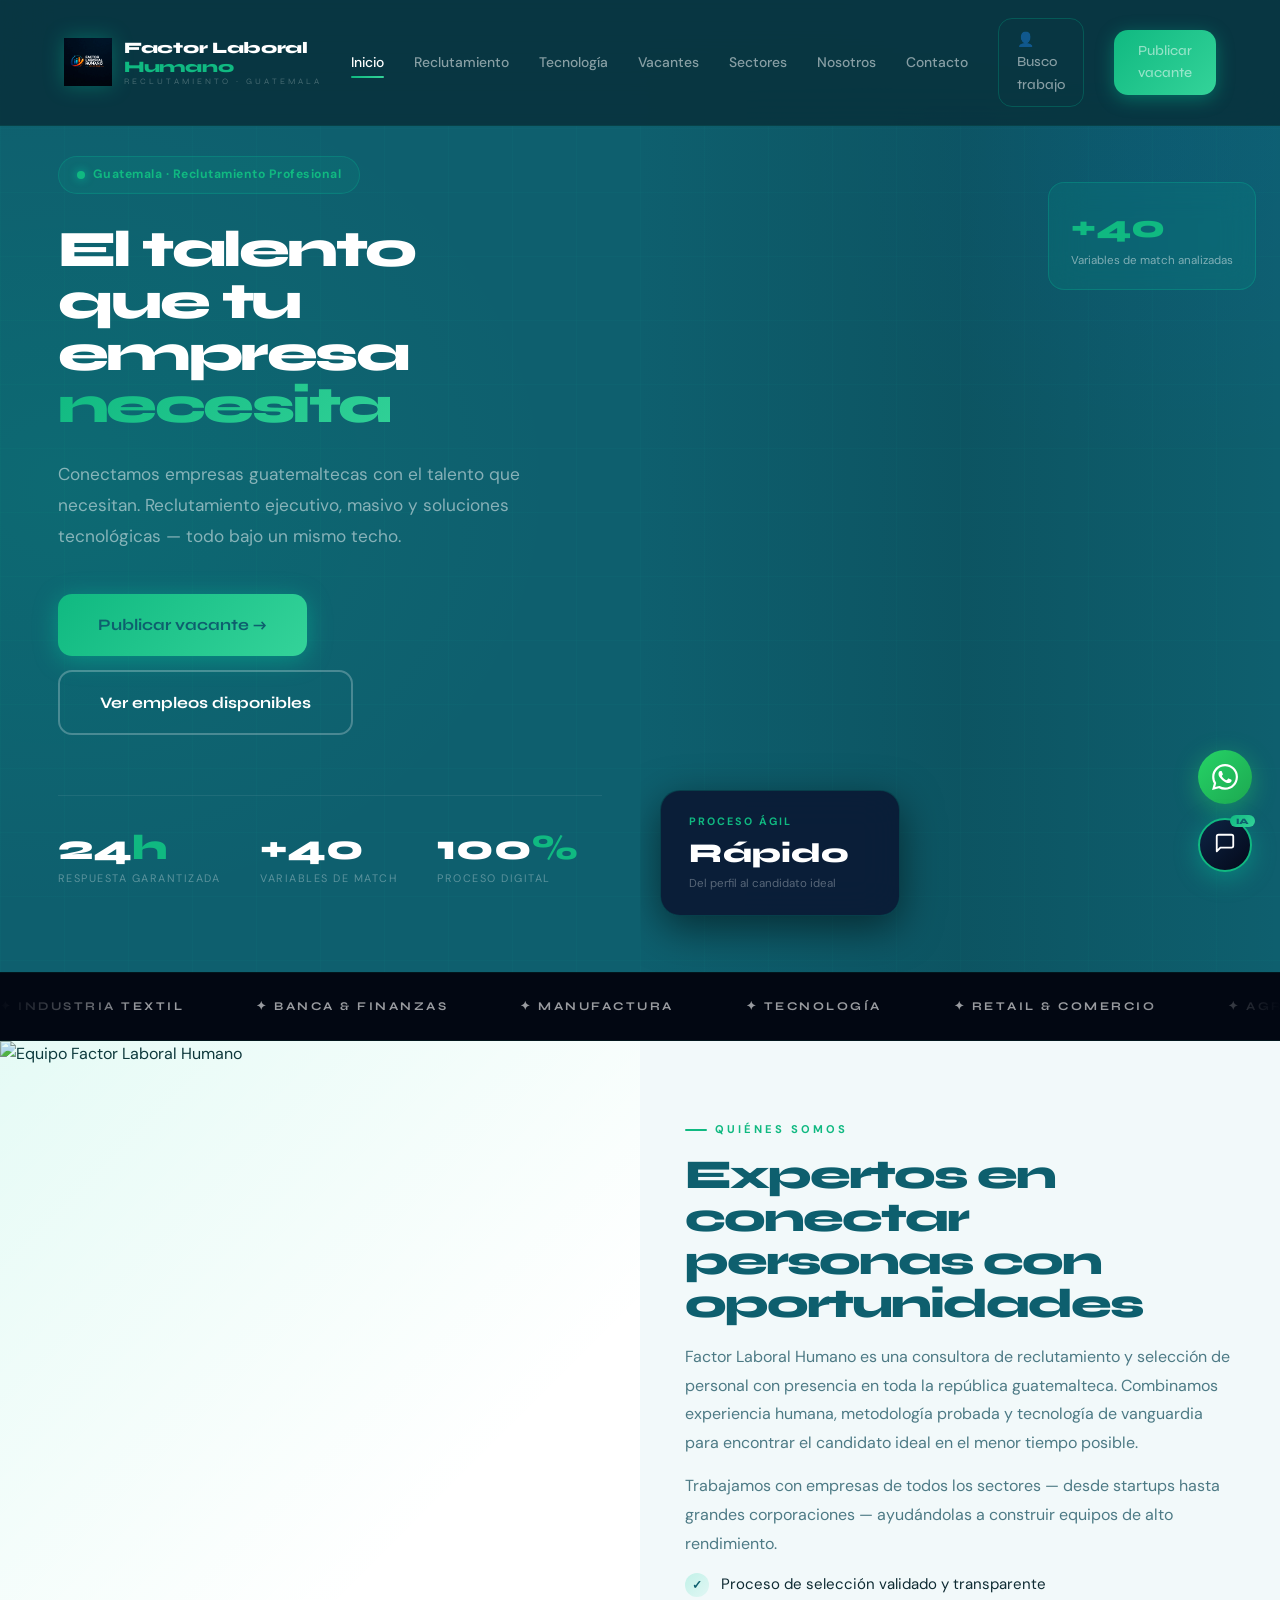
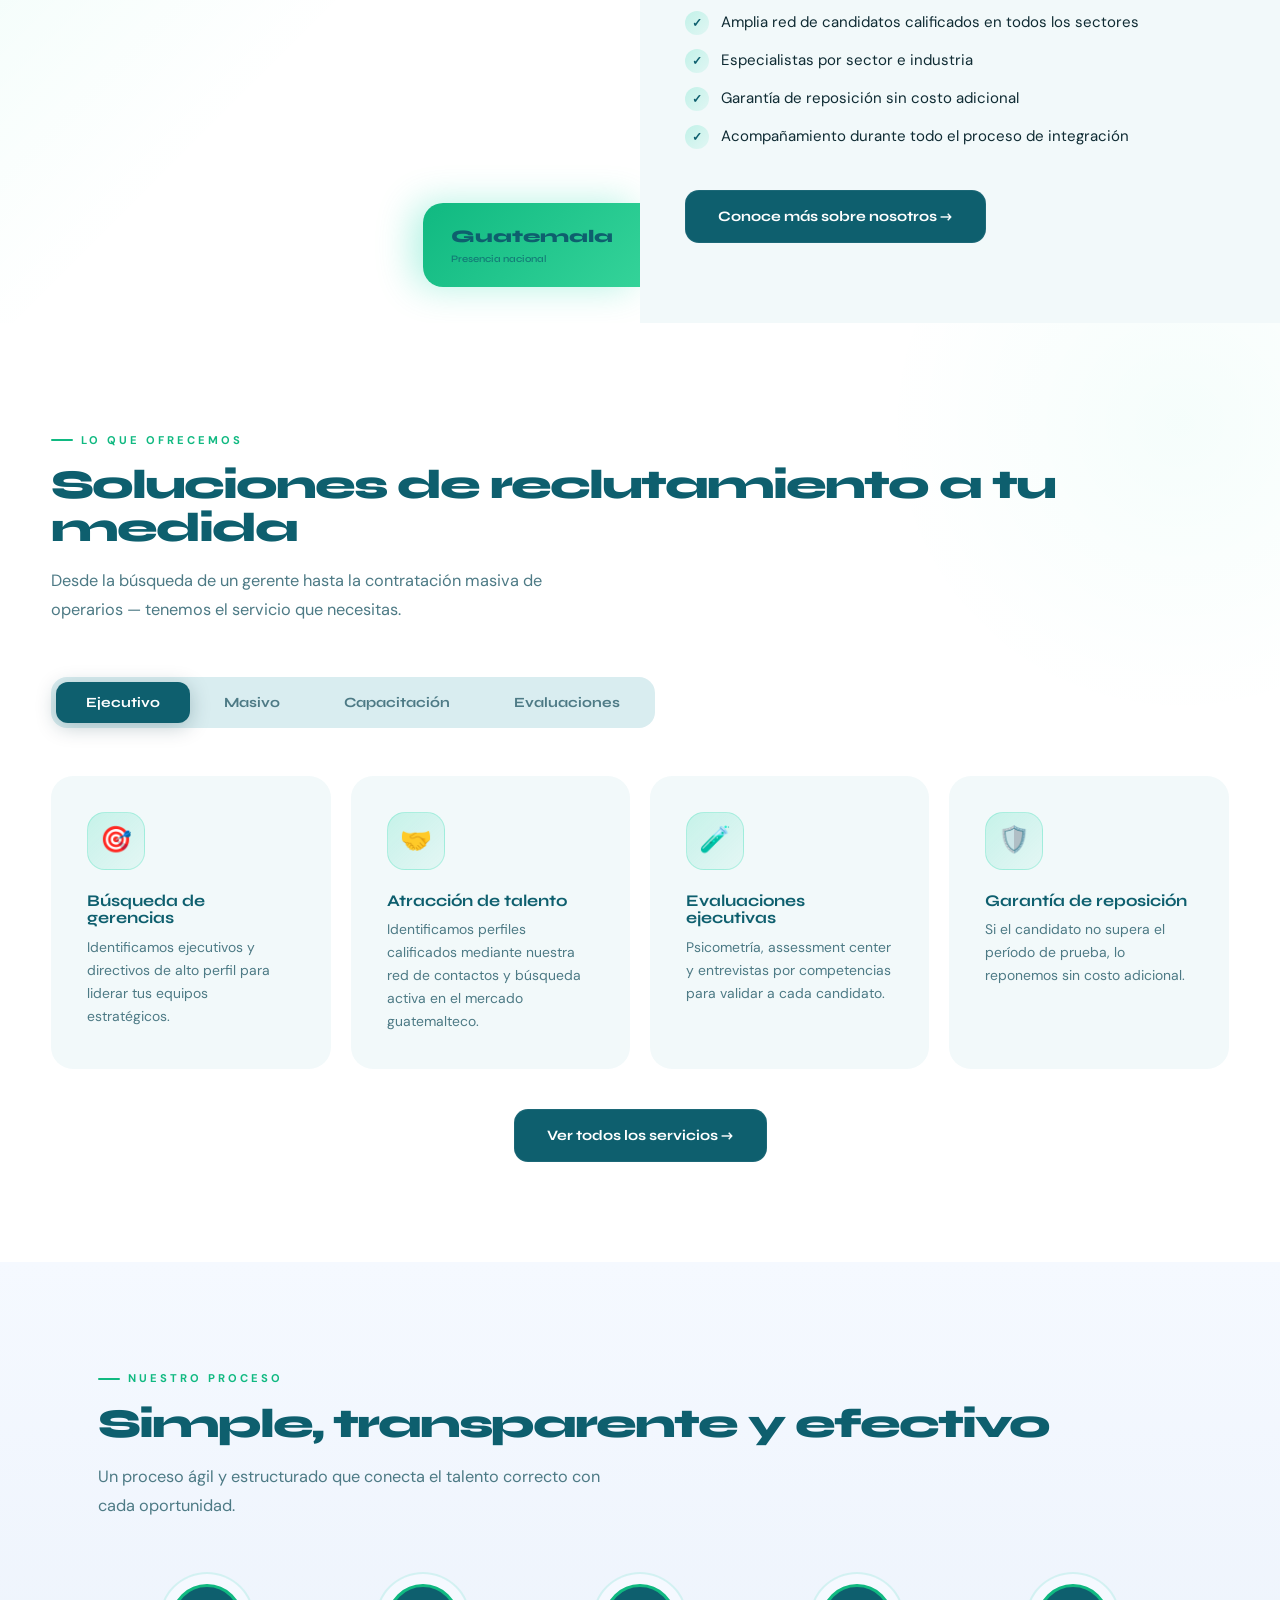
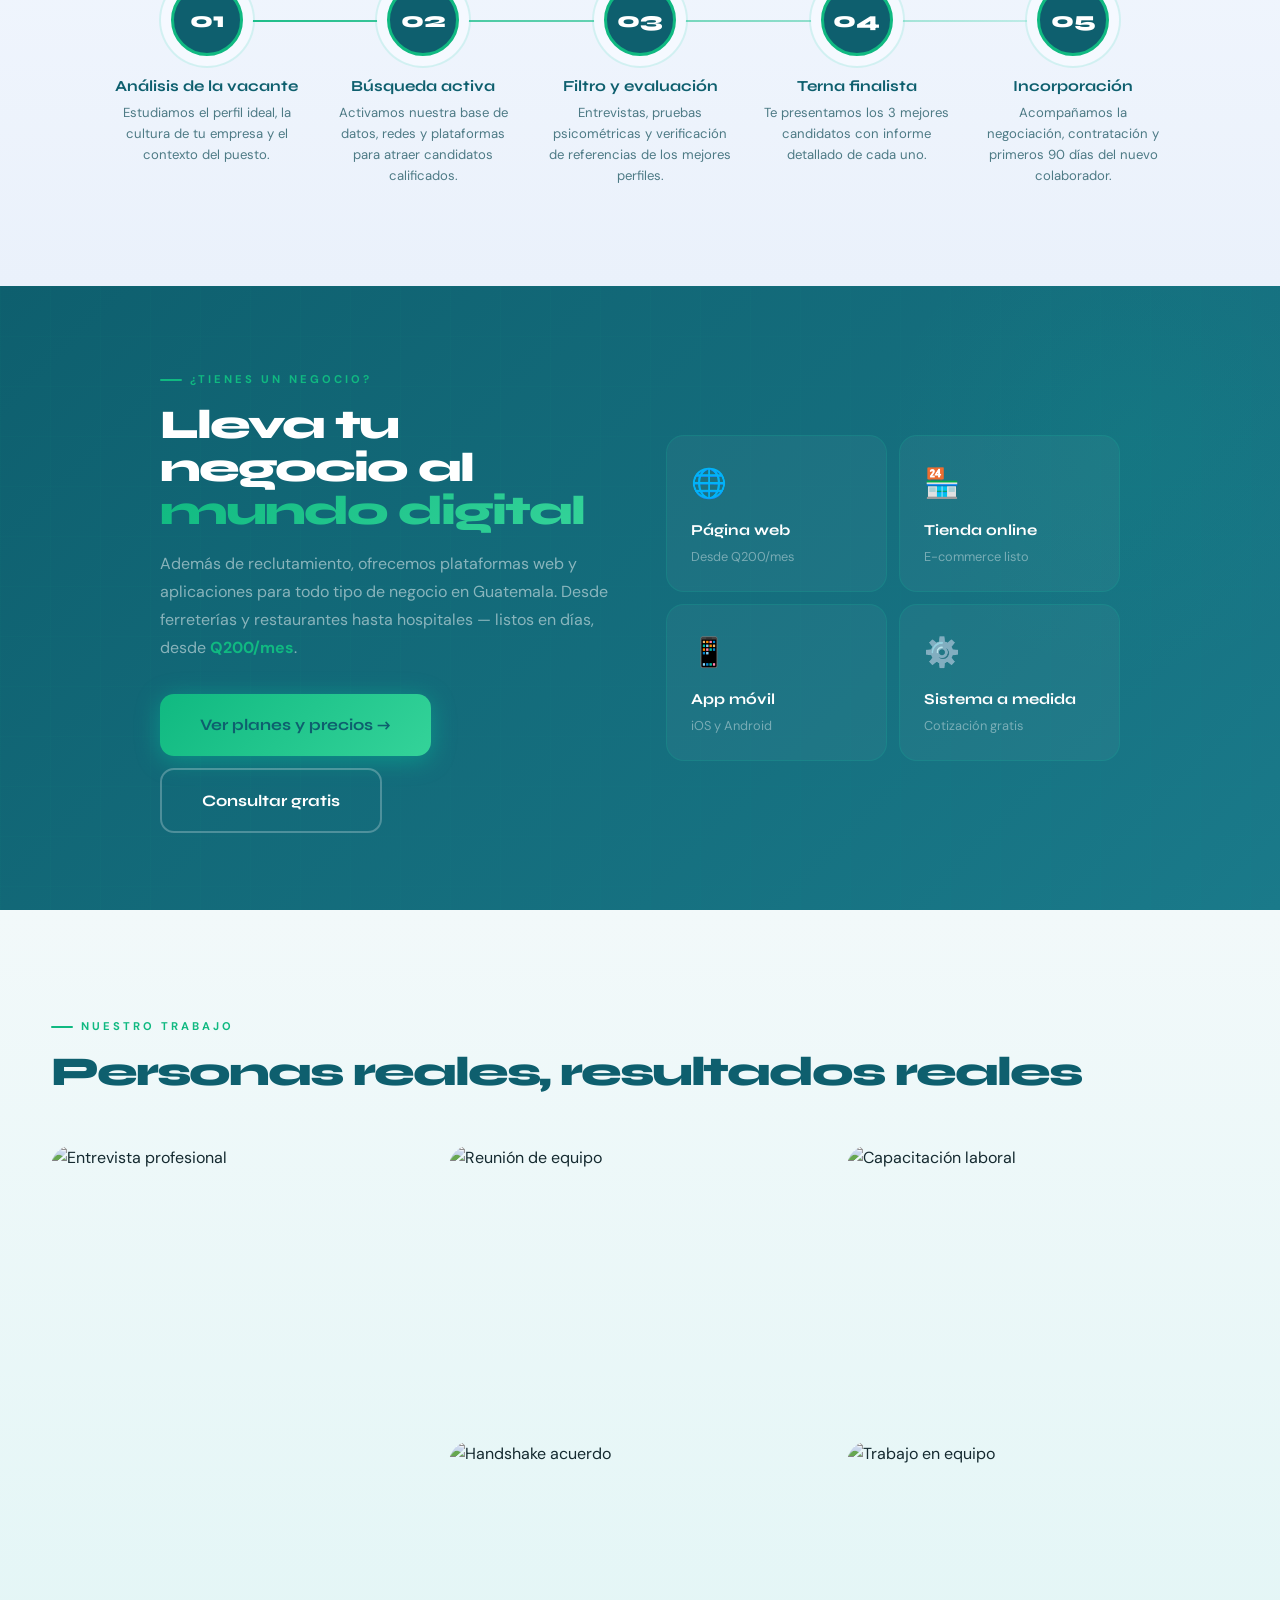
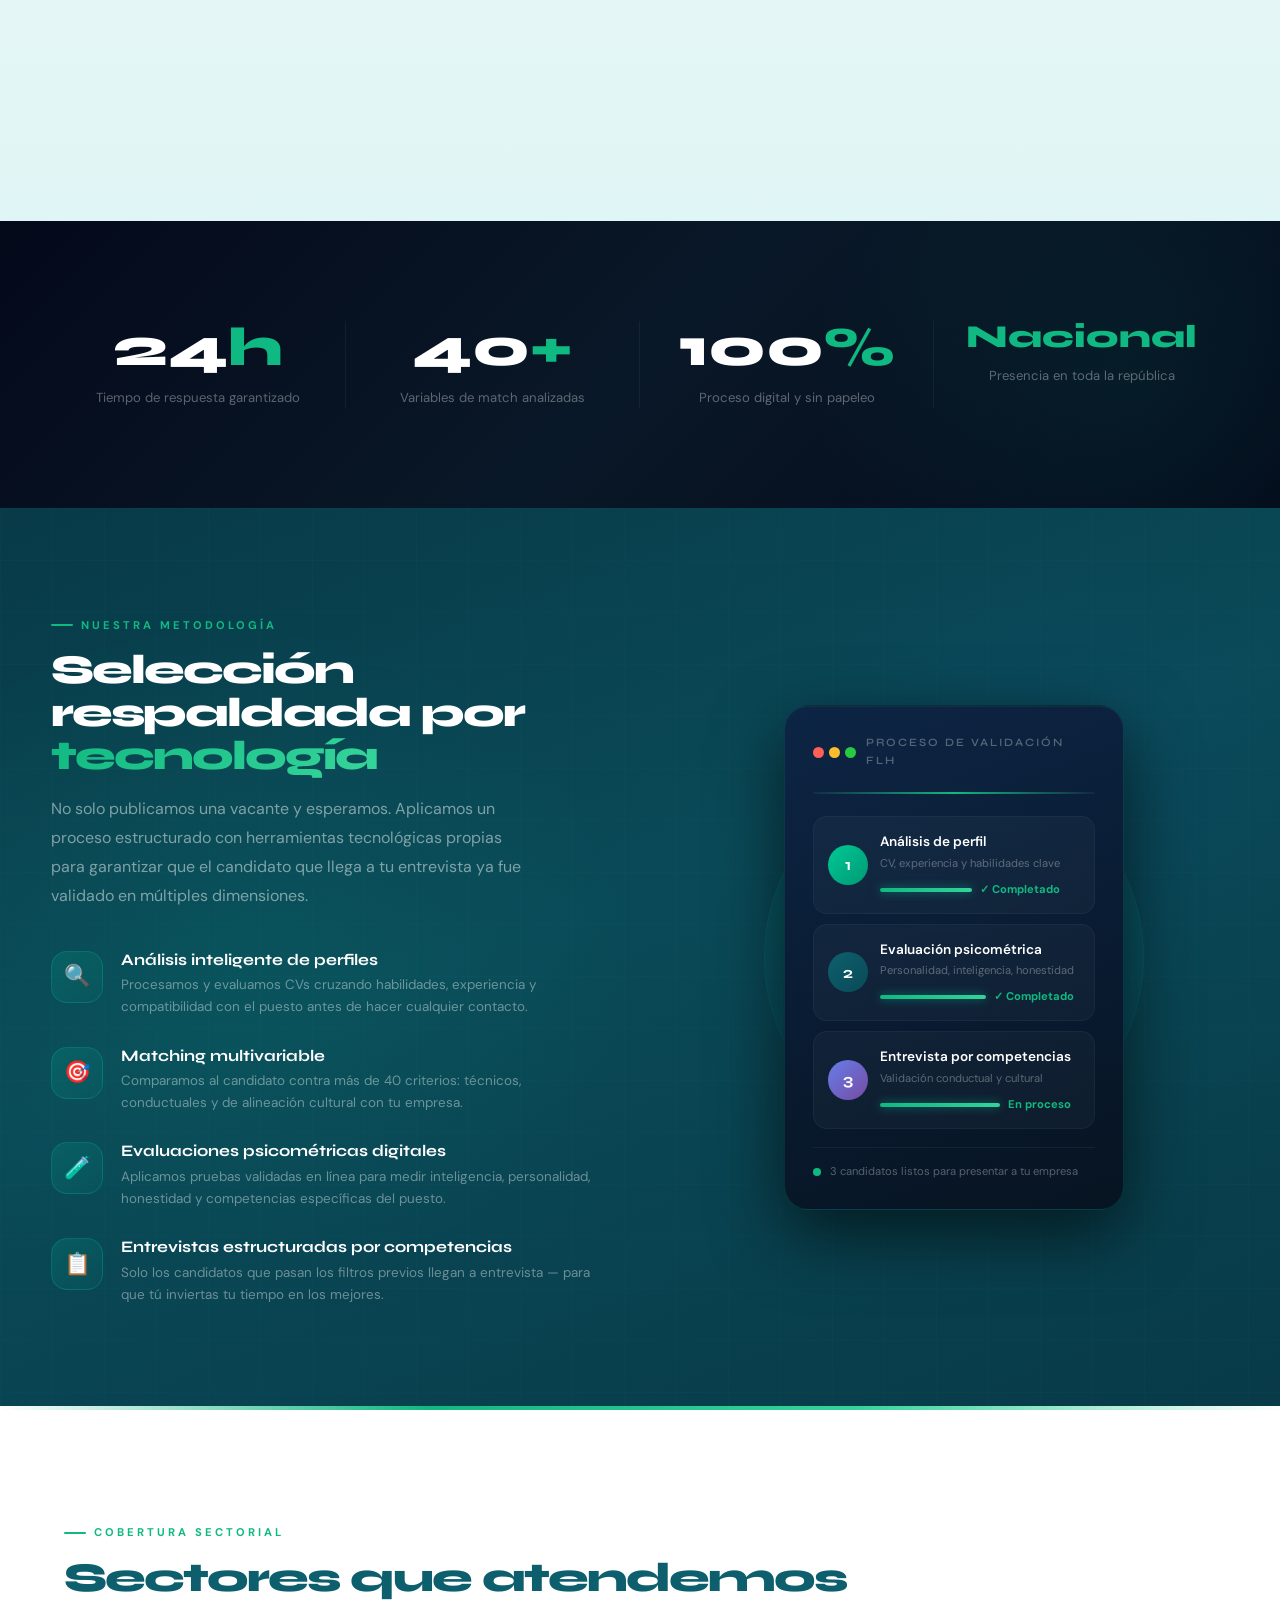
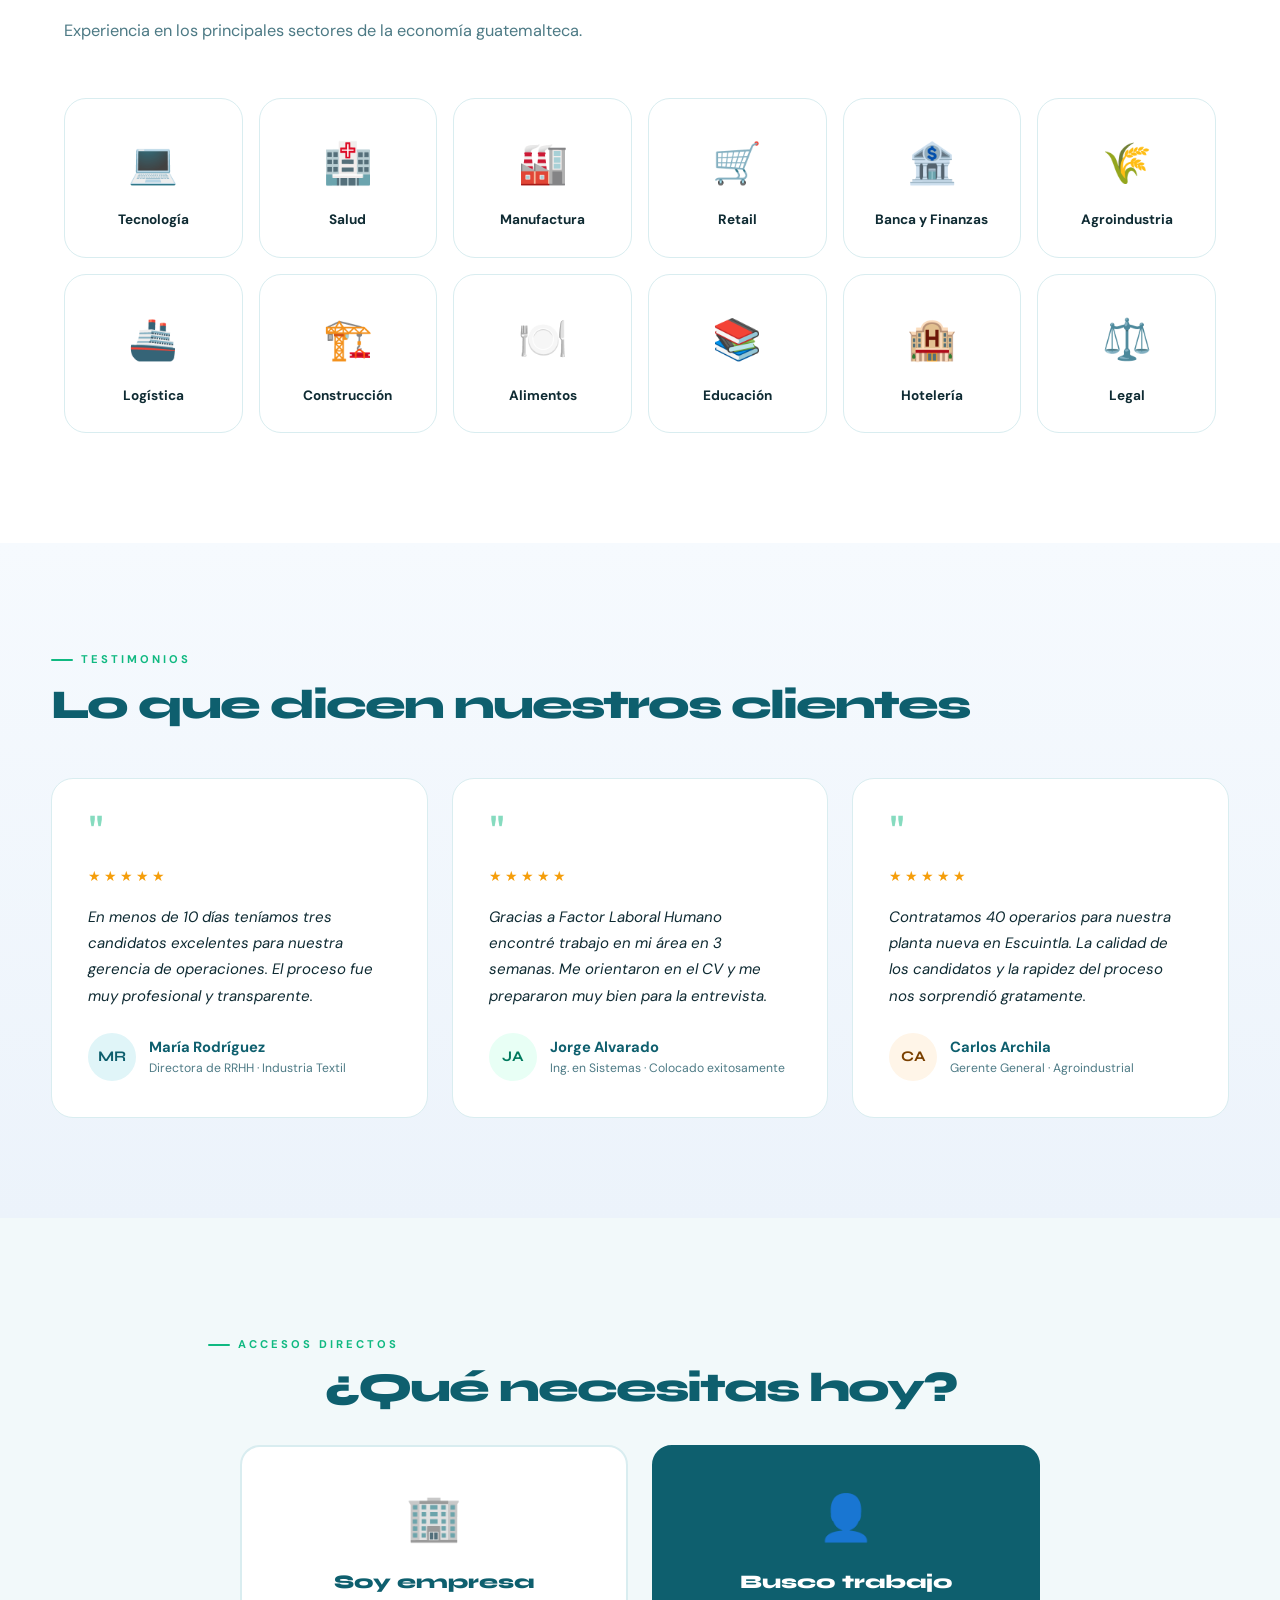
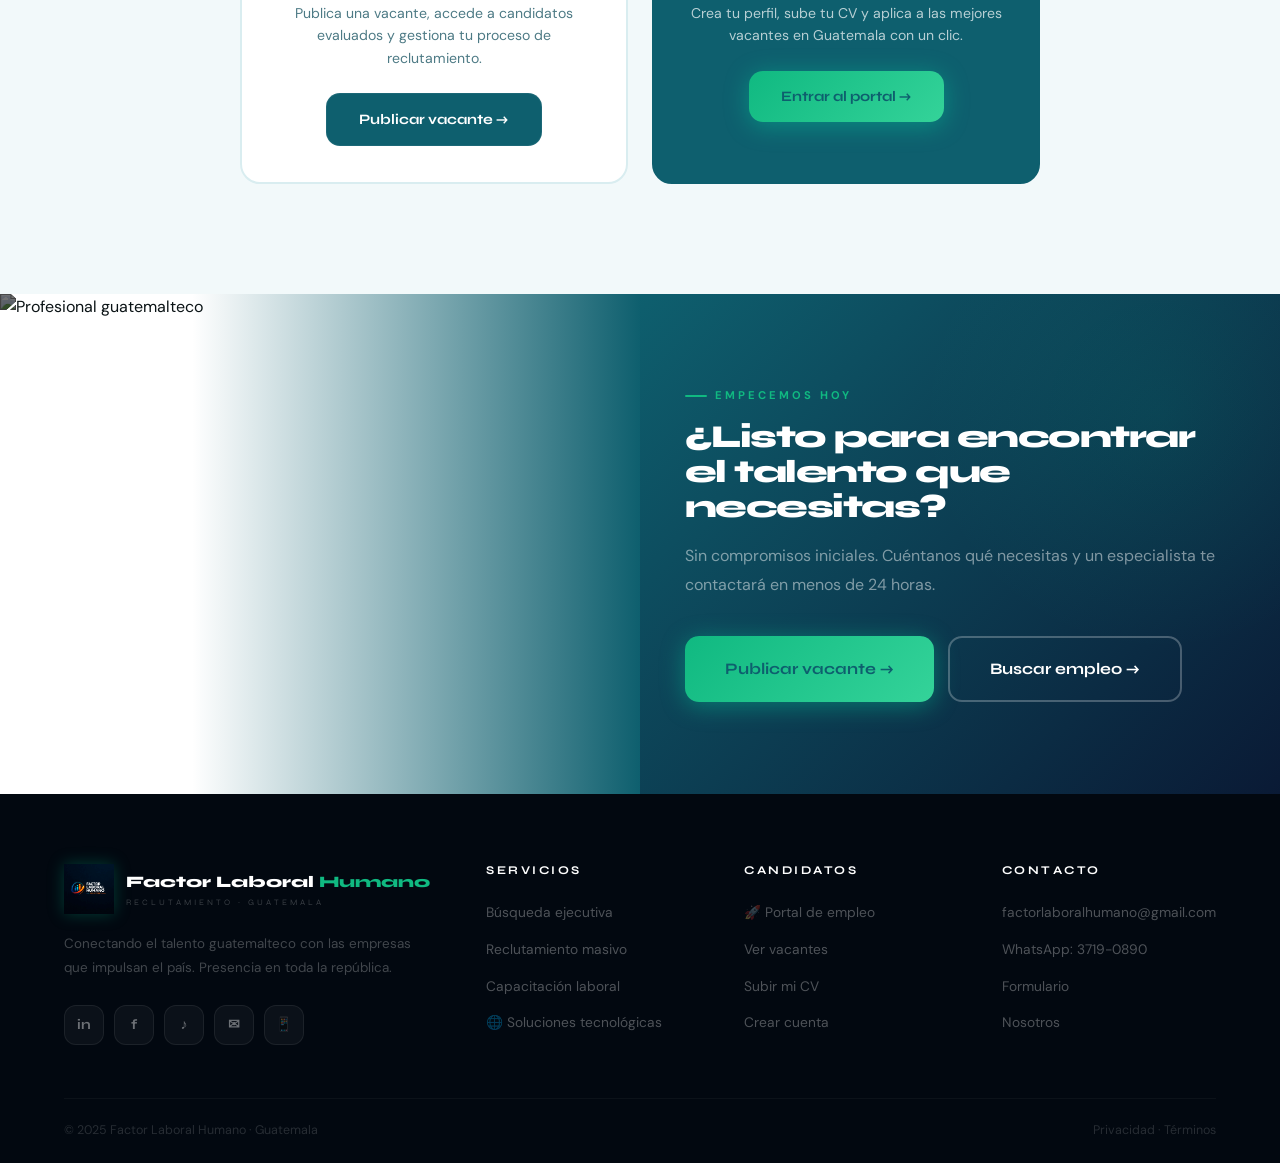
==== commit 15c59991: "todo mejorado" ====
--- a/index.html
+++ b/index.html
@@ -28,16 +28,16 @@
     </div>
     <div class="hero-stats fade-in fade-in-delay-4">
       <div>
-        <div class="stat-num">+500<span></span></div>
-        <div class="stat-label">Empresas clientes</div>
+        <div class="stat-num">24<span>h</span></div>
+        <div class="stat-label">Respuesta garantizada</div>
       </div>
       <div>
-        <div class="stat-num">98<span>%</span></div>
-        <div class="stat-label">Satisfacción</div>
+        <div class="stat-num">+40<span></span></div>
+        <div class="stat-label">Variables de match</div>
       </div>
       <div>
-        <div class="stat-num">12<span></span></div>
-        <div class="stat-label">Días promedio</div>
+        <div class="stat-num">100<span>%</span></div>
+        <div class="stat-label">Proceso digital</div>
       </div>
     </div>
   </div>
@@ -48,9 +48,9 @@
     <div class="hero-img-overlay"></div>
     <!-- Floating cards -->
     <div class="hero-float">
-      <div class="fc-label">Última colocación</div>
-      <div class="fc-val">12 días</div>
-      <div class="fc-sub">Promedio de colocación exitosa</div>
+      <div class="fc-label">Proceso ágil</div>
+      <div class="fc-val">Rápido</div>
+      <div class="fc-sub">Del perfil al candidato ideal</div>
     </div>
     <div class="hero-float2">
       <div class="fc2-num">+40</div>
@@ -62,31 +62,31 @@
 <!-- ═══ MARQUEE CLIENTES ═══ -->
 <section class="marquee-section">
   <div class="marquee-track">
-    <span class="marquee-item">Industria Textil</span>
-    <span class="marquee-item">Banca & Finanzas</span>
-    <span class="marquee-item">Manufactura</span>
-    <span class="marquee-item">Tecnología</span>
-    <span class="marquee-item">Retail & Comercio</span>
-    <span class="marquee-item">Agroindustria</span>
-    <span class="marquee-item">Logística</span>
-    <span class="marquee-item">Salud</span>
-    <span class="marquee-item">Construcción</span>
-    <span class="marquee-item">Educación</span>
-    <span class="marquee-item">Hotelería</span>
-    <span class="marquee-item">Legal</span>
+    <span class="marquee-item">✦ Industria Textil</span>
+    <span class="marquee-item">✦ Banca & Finanzas</span>
+    <span class="marquee-item">✦ Manufactura</span>
+    <span class="marquee-item">✦ Tecnología</span>
+    <span class="marquee-item">✦ Retail & Comercio</span>
+    <span class="marquee-item">✦ Agroindustria</span>
+    <span class="marquee-item">✦ Logística</span>
+    <span class="marquee-item">✦ Salud</span>
+    <span class="marquee-item">✦ Construcción</span>
+    <span class="marquee-item">✦ Educación</span>
+    <span class="marquee-item">✦ Hotelería</span>
+    <span class="marquee-item">✦ Legal</span>
     <!-- duplicado para loop infinito -->
-    <span class="marquee-item">Industria Textil</span>
-    <span class="marquee-item">Banca & Finanzas</span>
-    <span class="marquee-item">Manufactura</span>
-    <span class="marquee-item">Tecnología</span>
-    <span class="marquee-item">Retail & Comercio</span>
-    <span class="marquee-item">Agroindustria</span>
-    <span class="marquee-item">Logística</span>
-    <span class="marquee-item">Salud</span>
-    <span class="marquee-item">Construcción</span>
-    <span class="marquee-item">Educación</span>
-    <span class="marquee-item">Hotelería</span>
-    <span class="marquee-item">Legal</span>
+    <span class="marquee-item">✦ Industria Textil</span>
+    <span class="marquee-item">✦ Banca & Finanzas</span>
+    <span class="marquee-item">✦ Manufactura</span>
+    <span class="marquee-item">✦ Tecnología</span>
+    <span class="marquee-item">✦ Retail & Comercio</span>
+    <span class="marquee-item">✦ Agroindustria</span>
+    <span class="marquee-item">✦ Logística</span>
+    <span class="marquee-item">✦ Salud</span>
+    <span class="marquee-item">✦ Construcción</span>
+    <span class="marquee-item">✦ Educación</span>
+    <span class="marquee-item">✦ Hotelería</span>
+    <span class="marquee-item">✦ Legal</span>
   </div>
 </section>
 
@@ -234,7 +234,7 @@
   <div class="container" style="max-width:100%;">
     <div class="section-label reveal">Nuestro proceso</div>
     <h2 class="section-title reveal">Simple, transparente y efectivo</h2>
-    <p class="section-sub reveal">En promedio colocamos candidatos en 12 días. Este es el proceso que lo hace posible.</p>
+    <p class="section-sub reveal">Un proceso ágil y estructurado que conecta el talento correcto con cada oportunidad.</p>
     <div class="steps-wrap">
       <div class="steps-line"></div>
       <div class="step">
@@ -270,7 +270,7 @@
 <section style="background:linear-gradient(135deg,#0E5F6E 0%,#1A7A8A 100%);padding:clamp(56px,6vw,80px) clamp(20px,4%,60px);position:relative;overflow:hidden;">
   <div style="position:absolute;inset:0;background-image:linear-gradient(rgba(0,200,151,.025) 1px,transparent 1px),linear-gradient(90deg,rgba(0,200,151,.025) 1px,transparent 1px);background-size:50px 50px;pointer-events:none;"></div>
   <div style="position:absolute;top:-100px;right:-100px;width:500px;height:500px;background:radial-gradient(circle,rgba(0,200,151,.06) 0%,transparent 70%);border-radius:50%;pointer-events:none;"></div>
-  <div style="max-width:1200px;margin:0 auto;display:grid;grid-template-columns:1fr 1fr;gap:72px;align-items:center;position:relative;z-index:1;">
+  <div class="tech-highlight-inner" style="max-width:960px;margin:0 auto;display:grid;grid-template-columns:1fr 1fr;gap:52px;align-items:center;position:relative;z-index:1;">
     <div>
       <div class="section-label" style="color:var(--verde)">¿Tienes un negocio?</div>
       <h2 class="section-title" style="color:#fff;">Lleva tu negocio al <span style="background:linear-gradient(135deg,var(--verde),var(--verde-claro));-webkit-background-clip:text;-webkit-text-fill-color:transparent;">mundo digital</span></h2>
@@ -280,7 +280,7 @@
         <a href="https://wa.me/50237190890?text=Hola%2C%20me%20interesa%20una%20plataforma%20web%20para%20mi%20negocio" target="_blank" class="btn btn-outline btn-lg">Consultar gratis</a>
       </div>
     </div>
-    <div style="display:grid;grid-template-columns:1fr 1fr;gap:14px;">
+    <div class="tech-cards-home" style="display:grid;grid-template-columns:1fr 1fr;gap:12px;">
       <div style="background:rgba(255,255,255,.04);border:1px solid rgba(0,200,151,.15);border-radius:18px;padding:24px;transition:all .3s;" onmouseover="this.style.borderColor='rgba(0,200,151,.4)';this.style.background='rgba(0,200,151,.06)'" onmouseout="this.style.borderColor='rgba(0,200,151,.15)';this.style.background='rgba(255,255,255,.04)'">
         <div style="font-size:1.8rem;margin-bottom:12px;">🌐</div>
         <div style="font-family:'Syne',sans-serif;font-weight:700;color:#fff;font-size:.95rem;margin-bottom:4px;">Página web</div>
@@ -337,16 +337,16 @@
 <section class="counter-section">
   <div class="counters-grid">
     <div class="counter-item reveal">
-      <div class="counter-num" data-target="500"><span class="count">0</span><span class="accent">+</span></div>
-      <div class="counter-desc">Empresas que confían en nosotros</div>
+      <div class="counter-num" data-target="24"><span class="count">0</span><span class="accent">h</span></div>
+      <div class="counter-desc">Tiempo de respuesta garantizado</div>
     </div>
     <div class="counter-item reveal">
-      <div class="counter-num" data-target="98"><span class="count">0</span><span class="accent">%</span></div>
-      <div class="counter-desc">Tasa de satisfacción</div>
+      <div class="counter-num" data-target="40"><span class="count">0</span><span class="accent">+</span></div>
+      <div class="counter-desc">Variables de match analizadas</div>
     </div>
     <div class="counter-item reveal">
-      <div class="counter-num" data-target="12"><span class="count">0</span><span class="accent"> días</span></div>
-      <div class="counter-desc">Promedio de colocación</div>
+      <div class="counter-num" data-target="100"><span class="count">0</span><span class="accent">%</span></div>
+      <div class="counter-desc">Proceso digital y sin papeleo</div>
     </div>
     <div class="counter-item reveal">
       <div class="counter-num" style="font-size:2rem;color:var(--verde)">Nacional</div>
@@ -574,4 +574,4 @@
   document.getElementById('modal-root').innerHTML = renderModal();
 </script>
 </body>
-</html>
+</html>
--- a/css/main.css
+++ b/css/main.css
@@ -27,7 +27,7 @@
 
 *,*::before,*::after{box-sizing:border-box;margin:0;padding:0}
 html{scroll-behavior:smooth;font-size:16px}
-body{font-family:'DM Sans',sans-serif;color:var(--texto);background:#fff;overflow-x:hidden;line-height:1.6;width:100%;max-width:100%}
+body{font-family:'DM Sans',sans-serif;color:var(--texto);background:#fff;overflow-x:hidden;line-height:1.6;width:100%;max-width:100%;-webkit-overflow-scrolling:touch}
 h1,h2,h3,h4,h5{font-family:'Syne',sans-serif;line-height:1.1}
 a{text-decoration:none;color:inherit}
 img{max-width:100%;display:block}
@@ -94,11 +94,15 @@
 .nav-btn-candidato:hover{border-color:var(--verde);color:var(--verde);background:rgba(0,212,161,.07)}
 .nav-hamburger{display:none;flex-direction:column;gap:5px;background:none;border:none;padding:6px;cursor:pointer}
 .nav-hamburger span{width:24px;height:2px;background:#fff;border-radius:2px;transition:all var(--transition)}
-.nav-mobile{display:none;position:fixed;inset:0;background:var(--azul);z-index:790;flex-direction:column;align-items:center;justify-content:center;gap:32px}
+.nav-mobile{display:none;position:fixed;top:0;left:0;right:0;bottom:0;background:linear-gradient(160deg,#062430 0%,#0A3D4A 100%);z-index:790;flex-direction:column;overflow-y:auto}
 .nav-mobile.open{display:flex}
-.nav-mobile a{color:rgba(255,255,255,.8);font-size:1.4rem;font-family:'Syne',sans-serif;font-weight:700;transition:color .2s}
-.nav-mobile a:hover{color:var(--verde)}
-.nav-mobile-close{position:absolute;top:22px;right:6%;background:none;border:none;color:#fff;font-size:1.5rem;cursor:pointer}
+.nav-mobile-header{display:flex;align-items:center;justify-content:space-between;padding:18px 24px;border-bottom:1px solid rgba(255,255,255,.08)}
+.nav-mobile-header img{height:36px}
+.nav-mobile-close{background:rgba(255,255,255,.08);border:none;color:#fff;font-size:1.1rem;cursor:pointer;width:38px;height:38px;border-radius:10px;display:flex;align-items:center;justify-content:center}
+.nav-mobile-links{display:flex;flex-direction:column;padding:20px 24px;gap:4px;flex:1}
+.nav-mobile a{color:rgba(255,255,255,.75);font-size:1rem;font-family:'Syne',sans-serif;font-weight:700;padding:14px 16px;border-radius:12px;transition:all .2s;text-decoration:none;display:flex;align-items:center;gap:10px}
+.nav-mobile a:hover,.nav-mobile a.active-link{background:rgba(255,255,255,.08);color:#fff}
+.nav-mobile-actions{padding:20px 24px;display:flex;flex-direction:column;gap:10px;border-top:1px solid rgba(255,255,255,.08)}
 
 /* HERO */
 .hero{min-height:100vh;background:var(--azul);display:grid;grid-template-columns:1fr 1fr;align-items:center;padding-top:72px;overflow:hidden;position:relative}
@@ -133,9 +137,8 @@
 .marquee-section::after{right:0;background:linear-gradient(to left,#020712,transparent)}
 .marquee-track{display:flex;gap:72px;animation:marquee 30s linear infinite;width:max-content}
 .marquee-track:hover{animation-play-state:paused}
-.marquee-item{font-family:'Syne',sans-serif;font-size:.74rem;font-weight:700;color:rgba(255,255,255,.18);letter-spacing:2.5px;text-transform:uppercase;white-space:nowrap;display:flex;align-items:center;gap:14px;transition:color .3s}
-.marquee-item:hover{color:rgba(0,212,161,.7)}
-.marquee-item::before{content:'✦';color:var(--verde);font-size:.8rem}
+.marquee-item{font-family:'Syne',sans-serif;font-size:.74rem;font-weight:700;color:rgba(255,255,255,.6);letter-spacing:2.5px;text-transform:uppercase;white-space:nowrap;display:flex;align-items:center;gap:14px;transition:color .3s}
+.marquee-item:hover{color:rgba(0,212,161,.9)}
 
 /* ABOUT */
 .about-section{display:grid;grid-template-columns:1fr 1fr;align-items:stretch;overflow:hidden}
@@ -273,7 +276,7 @@
 .cta-btns{display:flex;gap:14px;flex-wrap:wrap;position:relative;z-index:1}
 
 /* FOOTER */
-footer{background:#020810;padding:70px clamp(20px,5%,80px) 0}
+footer{padding-bottom:env(safe-area-inset-bottom,0px);background:#020810;padding:70px clamp(20px,5%,80px) 0}
 .footer-grid{display:grid;grid-template-columns:1.8fr repeat(3,1fr);gap:52px;padding-bottom:52px;border-bottom:1px solid rgba(255,255,255,.04)}
 .footer-logo{display:flex;align-items:center;gap:12px;margin-bottom:18px}
 .footer-logo img{height:50px;width:auto;object-fit:contain;filter:brightness(1.3) drop-shadow(0 0 8px rgba(0,212,161,.25))}
@@ -395,5 +398,63 @@
 
 /* RESPONSIVE */
 @media(max-width:1024px){.footer-grid{grid-template-columns:1fr 1fr}.ia-content{gap:48px}.counters-grid{grid-template-columns:repeat(2,1fr)}.counter-item{border-right:none;border-bottom:1px solid rgba(255,255,255,.05);padding-bottom:32px}.counter-item:last-child{border-bottom:none}}
-@media(max-width:768px){.nav-links{display:none}.nav-cta{display:none}.nav-hamburger{display:flex}.hero{grid-template-columns:1fr;min-height:auto;padding-bottom:60px}.hero-right{display:none}.hero-left{padding:100px 6% 64px}.about-section{grid-template-columns:1fr}.about-img-wrap{min-height:300px}.cta-section{grid-template-columns:1fr}.cta-img-wrap{min-height:280px}.galeria-grid{grid-template-columns:1fr 1fr;grid-template-rows:auto}.gal-item:first-child{grid-row:auto;grid-column:span 2;height:220px}.ia-content{grid-template-columns:1fr}.ia-visual{display:none}.footer-grid{grid-template-columns:1fr;gap:32px}.contact-grid{grid-template-columns:1fr}.counters-grid{grid-template-columns:repeat(2,1fr)}.hero-stats{gap:22px}.form-row{grid-template-columns:1fr}.steps-line{display:none}.tabs-section,.how-section,.galeria-section{padding:64px 6%}.tech-dark-inner{grid-template-columns:1fr;gap:40px}.tech-cards-grid{grid-template-columns:1fr 1fr}.cw-panel{width:300px}}
-@media(max-width:480px){.galeria-grid{grid-template-columns:1fr}.gal-item:first-child{grid-column:auto}.counters-grid{grid-template-columns:1fr 1fr}.tabs-header{width:100%}.tab-btn{flex:1;padding:10px 12px;font-size:.8rem}.sectors-grid{grid-template-columns:repeat(auto-fill,minmax(130px,1fr))}#chatWidgetWrap{bottom:16px;right:16px}.cw-panel{width:calc(100vw - 32px);right:-4px}}
+@media(max-width:768px){
+  .nav-links{display:none}.nav-cta{display:none}.nav-btn-candidato{display:none}
+  .nav-hamburger{display:flex}
+  .nav{padding:0 20px}
+  .hero{grid-template-columns:1fr;min-height:auto;padding-bottom:60px}
+  .hero-right{display:none}
+  .hero-left{padding:90px 6% 56px}
+  .hero-left h1{font-size:clamp(2.2rem,8vw,3rem)}
+  .about-section{grid-template-columns:1fr}
+  .about-img-wrap{min-height:260px}
+  .cta-section{grid-template-columns:1fr}
+  .cta-img-wrap{min-height:240px}
+  .galeria-grid{grid-template-columns:1fr 1fr;grid-template-rows:auto}
+  .gal-item:first-child{grid-row:auto;grid-column:span 2;height:200px}
+  .ia-content{grid-template-columns:1fr}
+  .ia-visual{display:none}
+  .footer-grid{grid-template-columns:1fr;gap:28px}
+  .contact-grid{grid-template-columns:1fr}
+  .counters-grid{grid-template-columns:repeat(2,1fr)}
+  .hero-stats{gap:16px}
+  .hero-stat-n{font-size:1.6rem}
+  .form-row{grid-template-columns:1fr}
+  .steps-line{display:none}
+  .tabs-section,.how-section,.galeria-section{padding:56px 6%}
+  .tech-dark-inner{grid-template-columns:1fr;gap:32px}
+  .tech-cards-grid{grid-template-columns:1fr 1fr}
+  .cw-panel{width:calc(100vw - 32px);right:-4px}
+  .section{padding:56px 6%}
+  .section-title{font-size:clamp(1.6rem,5vw,2.2rem)}
+  .page-hero{padding:100px 6% 64px}
+  .page-hero h1{font-size:clamp(1.8rem,6vw,2.8rem)}
+  .negocios-grid{grid-template-columns:repeat(3,1fr)}
+  .why-grid{grid-template-columns:1fr 1fr}
+  .proceso-grid{grid-template-columns:1fr}
+  .tech-highlight-inner{grid-template-columns:1fr!important;gap:32px!important}
+  .tech-cards-home{grid-template-columns:1fr 1fr!important}
+}
+@media(max-width:480px){
+  .galeria-grid{grid-template-columns:1fr}
+  .gal-item:first-child{grid-column:auto;height:200px}
+  .counters-grid{grid-template-columns:1fr 1fr}
+  .tabs-header{width:100%;overflow-x:auto}
+  .tab-btn{flex:1;padding:9px 10px;font-size:.78rem;white-space:nowrap}
+  .sectors-grid{grid-template-columns:repeat(auto-fill,minmax(120px,1fr))}
+  #chatWidgetWrap{bottom:16px;right:16px}
+  .cw-panel{width:calc(100vw - 32px);right:-4px}
+  .hero-left h1{font-size:2rem}
+  .hero-stats{flex-direction:column;gap:12px;align-items:flex-start}
+  .section-title{font-size:1.5rem}
+  .why-grid{grid-template-columns:1fr}
+  .negocios-grid{grid-template-columns:repeat(2,1fr)}
+  .tech-cards-grid{grid-template-columns:1fr}
+  .testi-grid{grid-template-columns:1fr}
+  .tech-cards-home{grid-template-columns:1fr 1fr!important}
+  .footer-grid{grid-template-columns:1fr}
+  .steps-wrap{grid-template-columns:1fr 1fr}
+  .step-card{padding:20px 16px}
+  .counter-item{padding:20px 16px}
+  .btn-lg{padding:13px 20px;font-size:.9rem}
+}
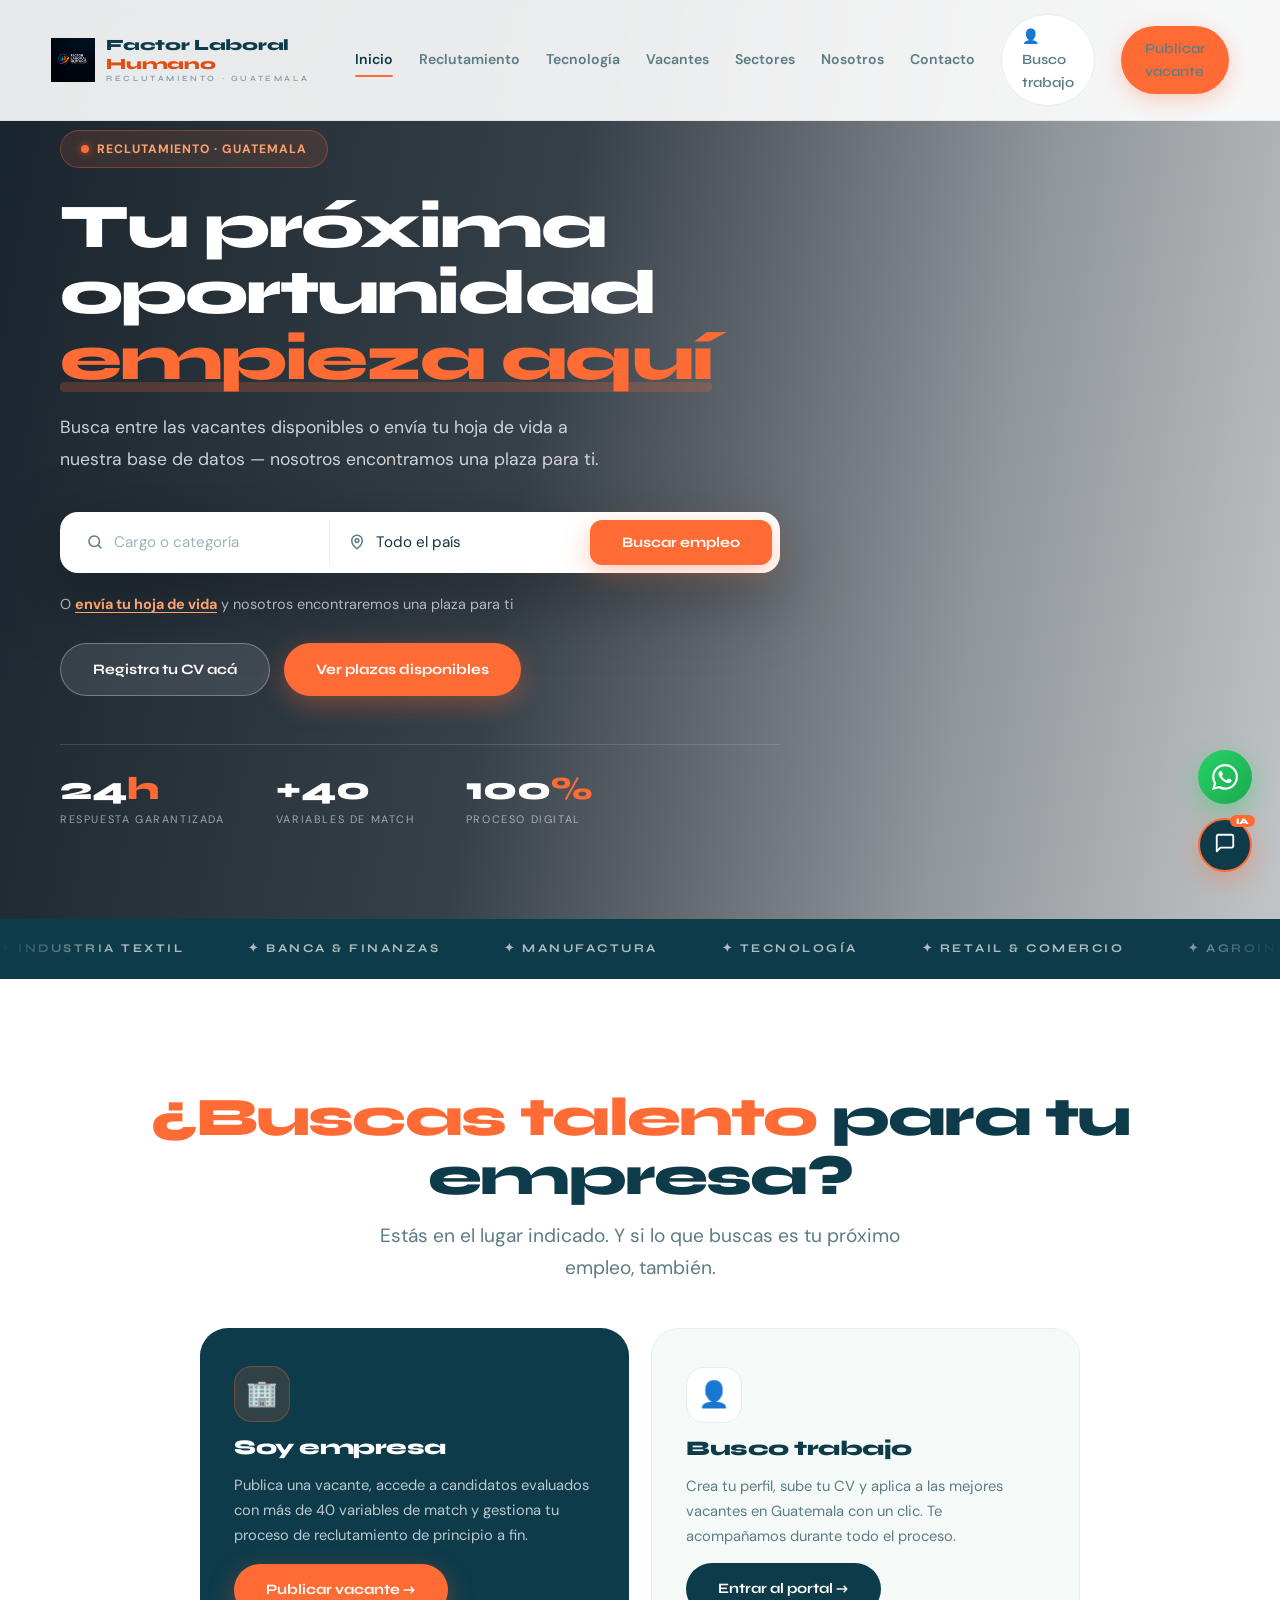
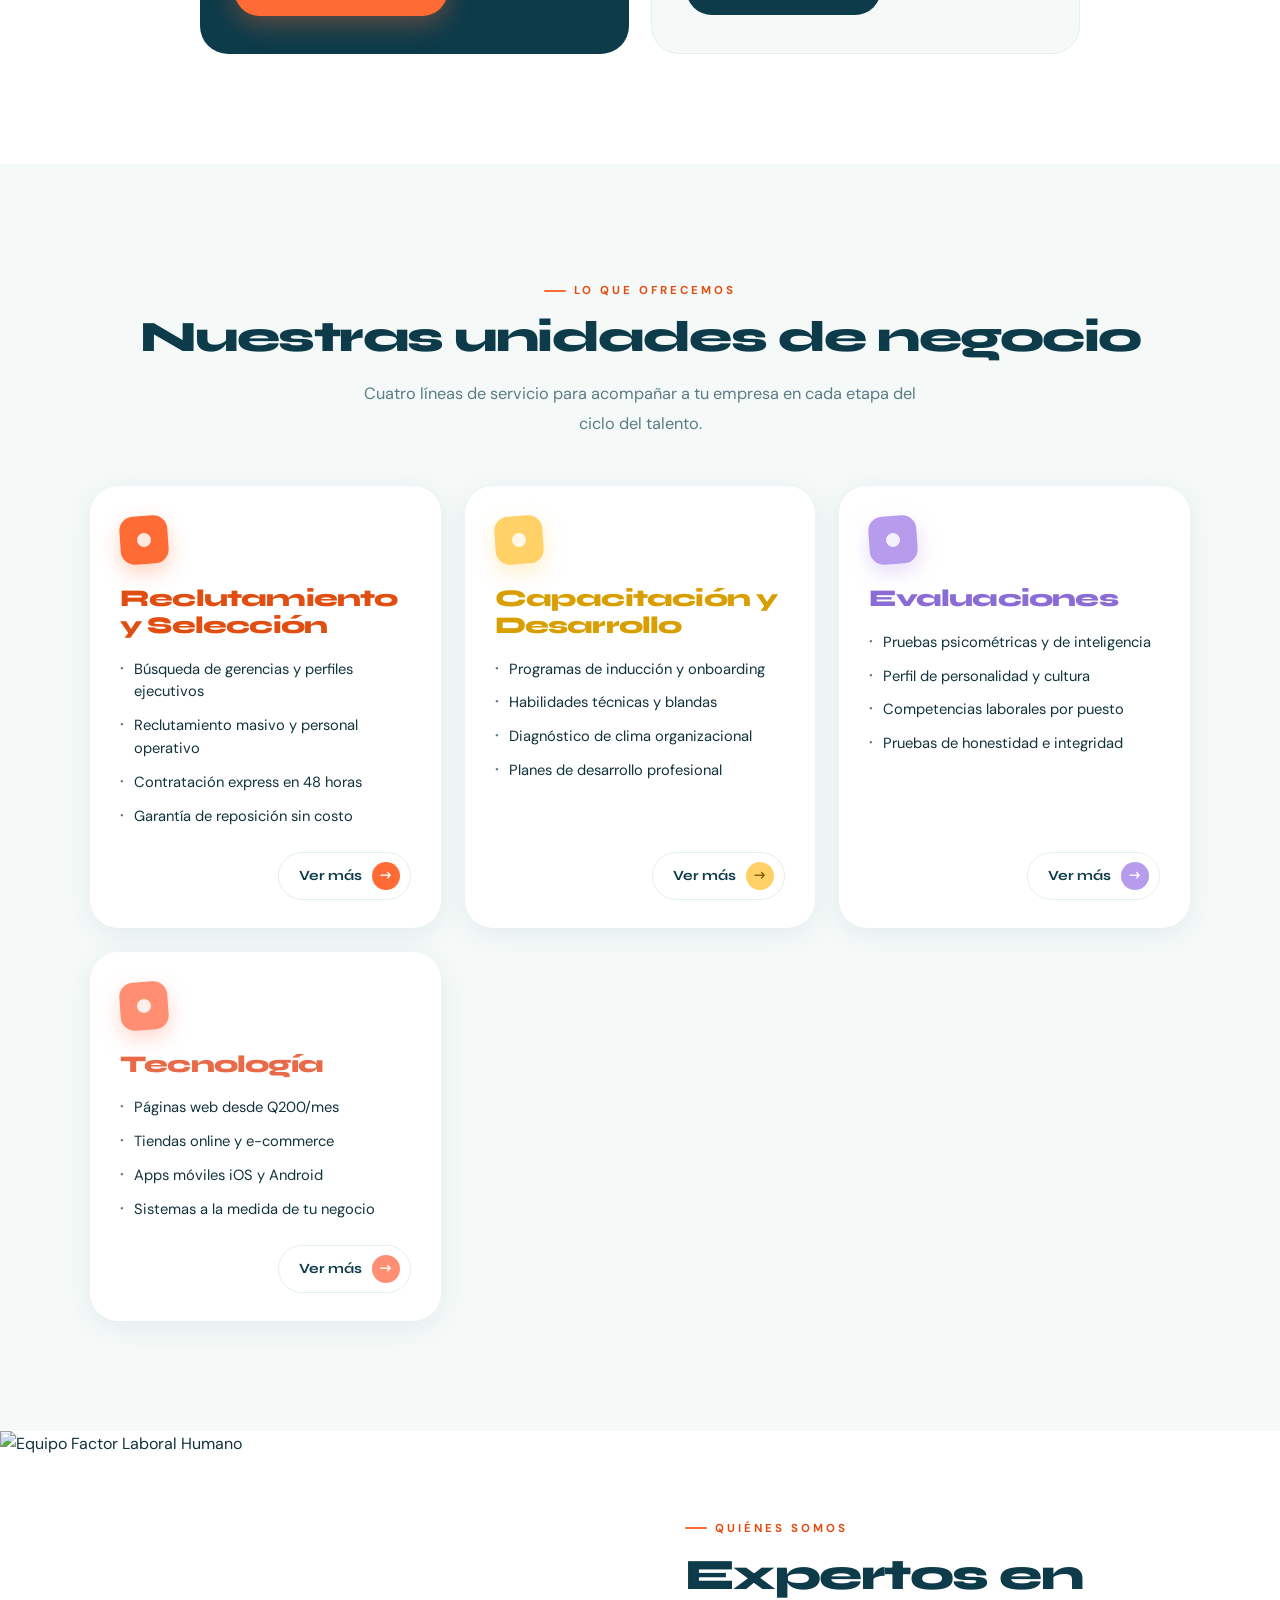
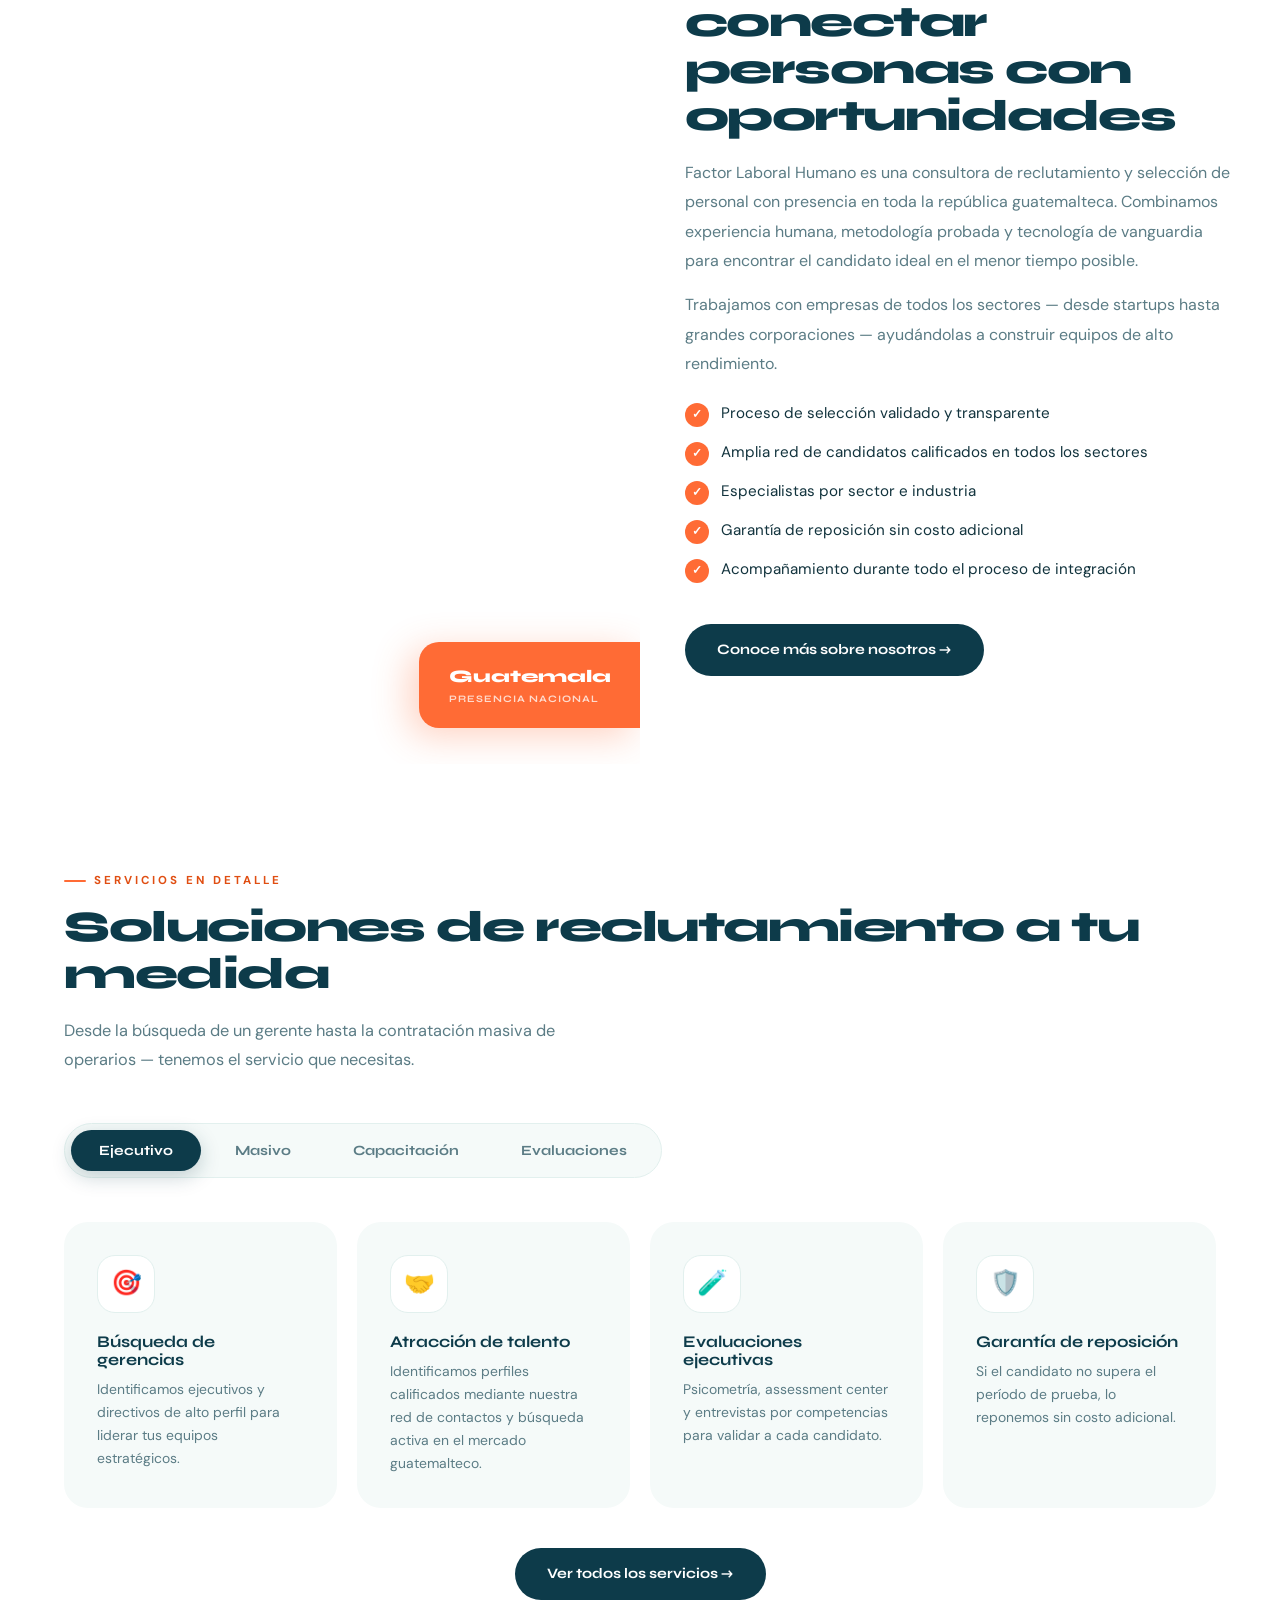
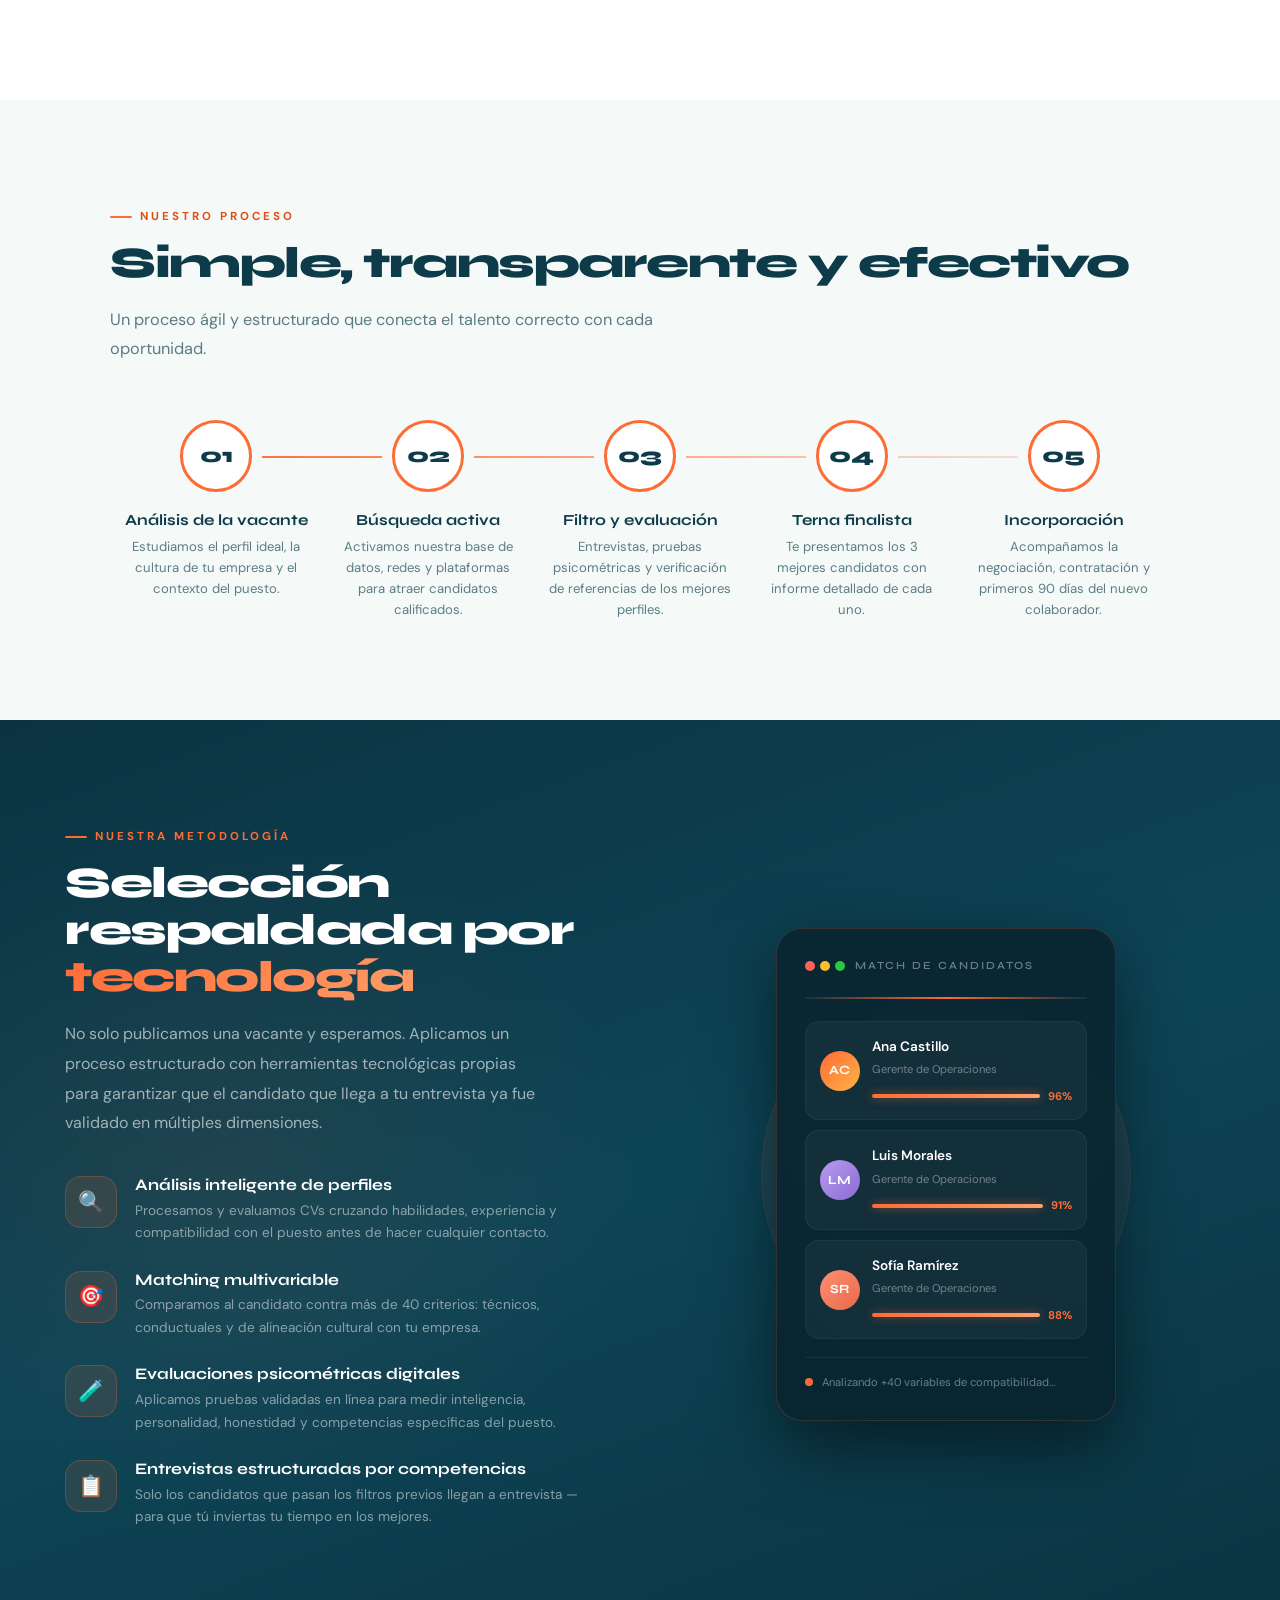
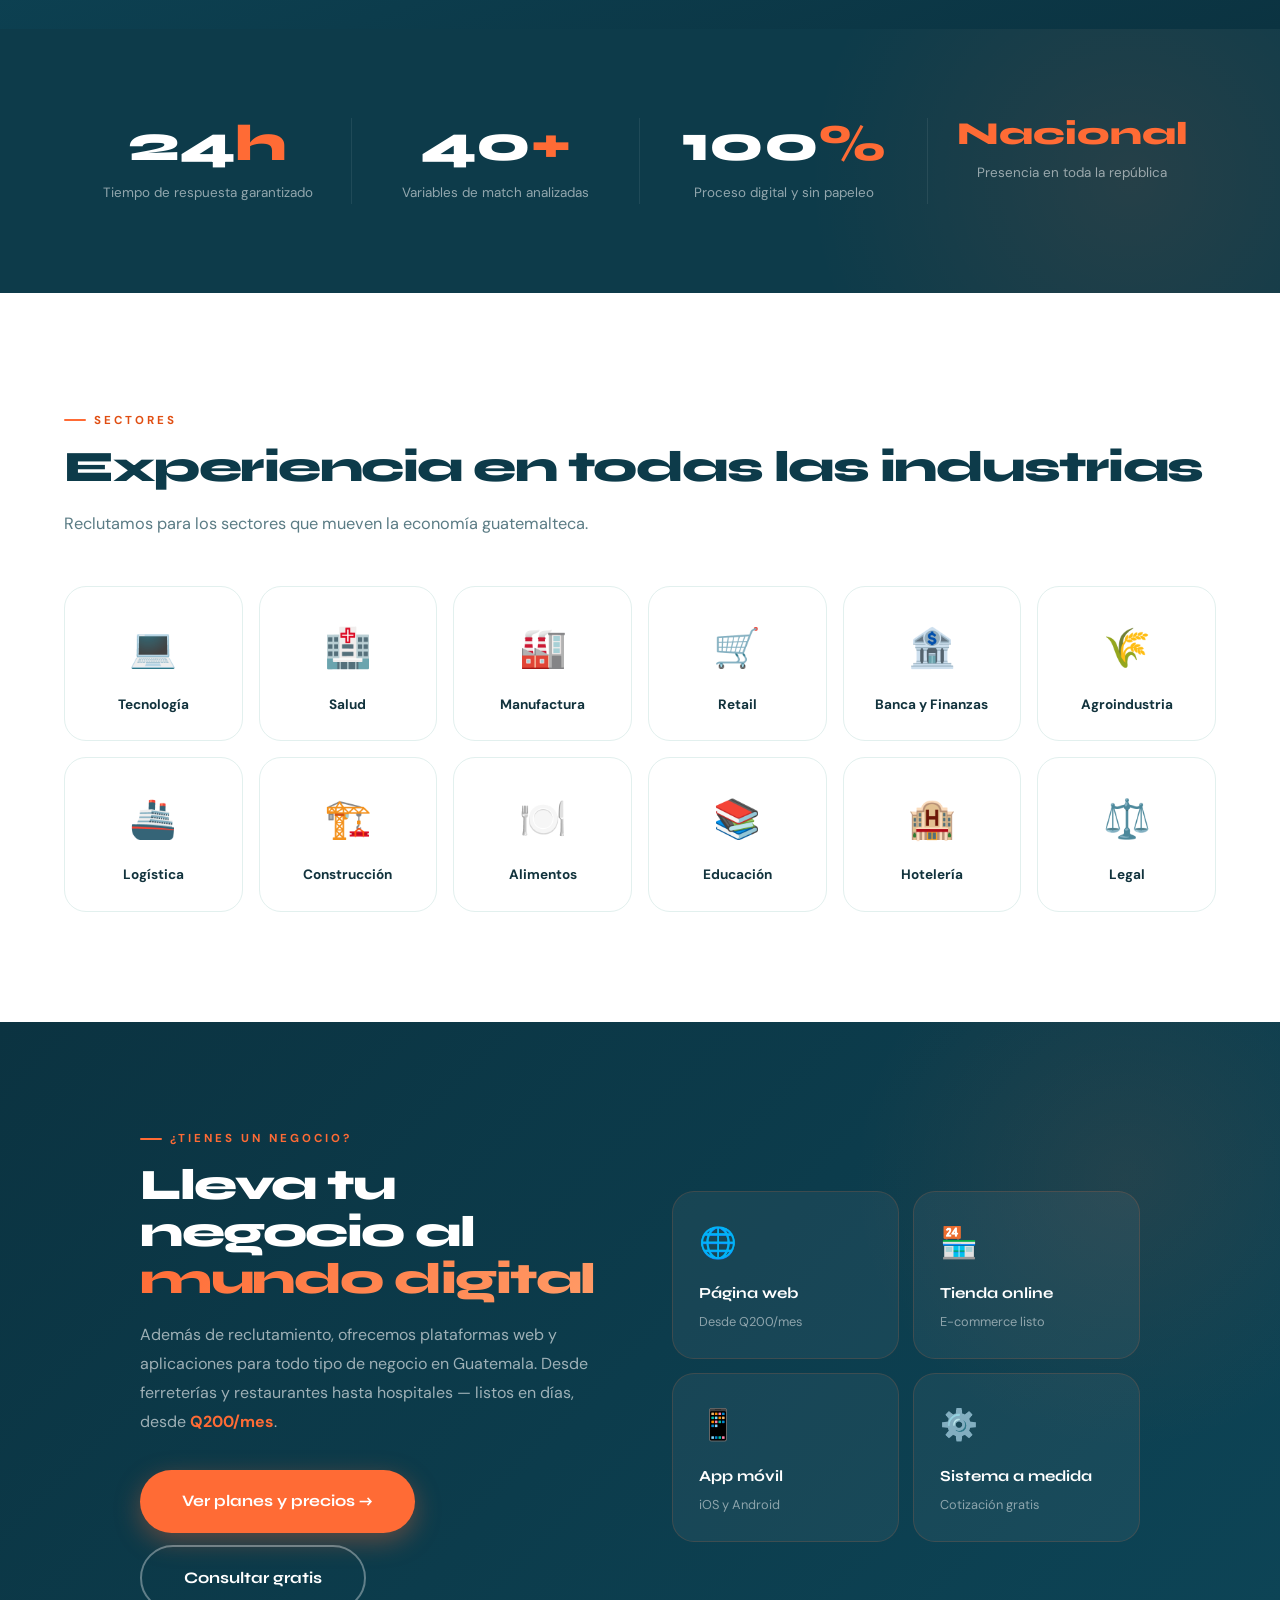
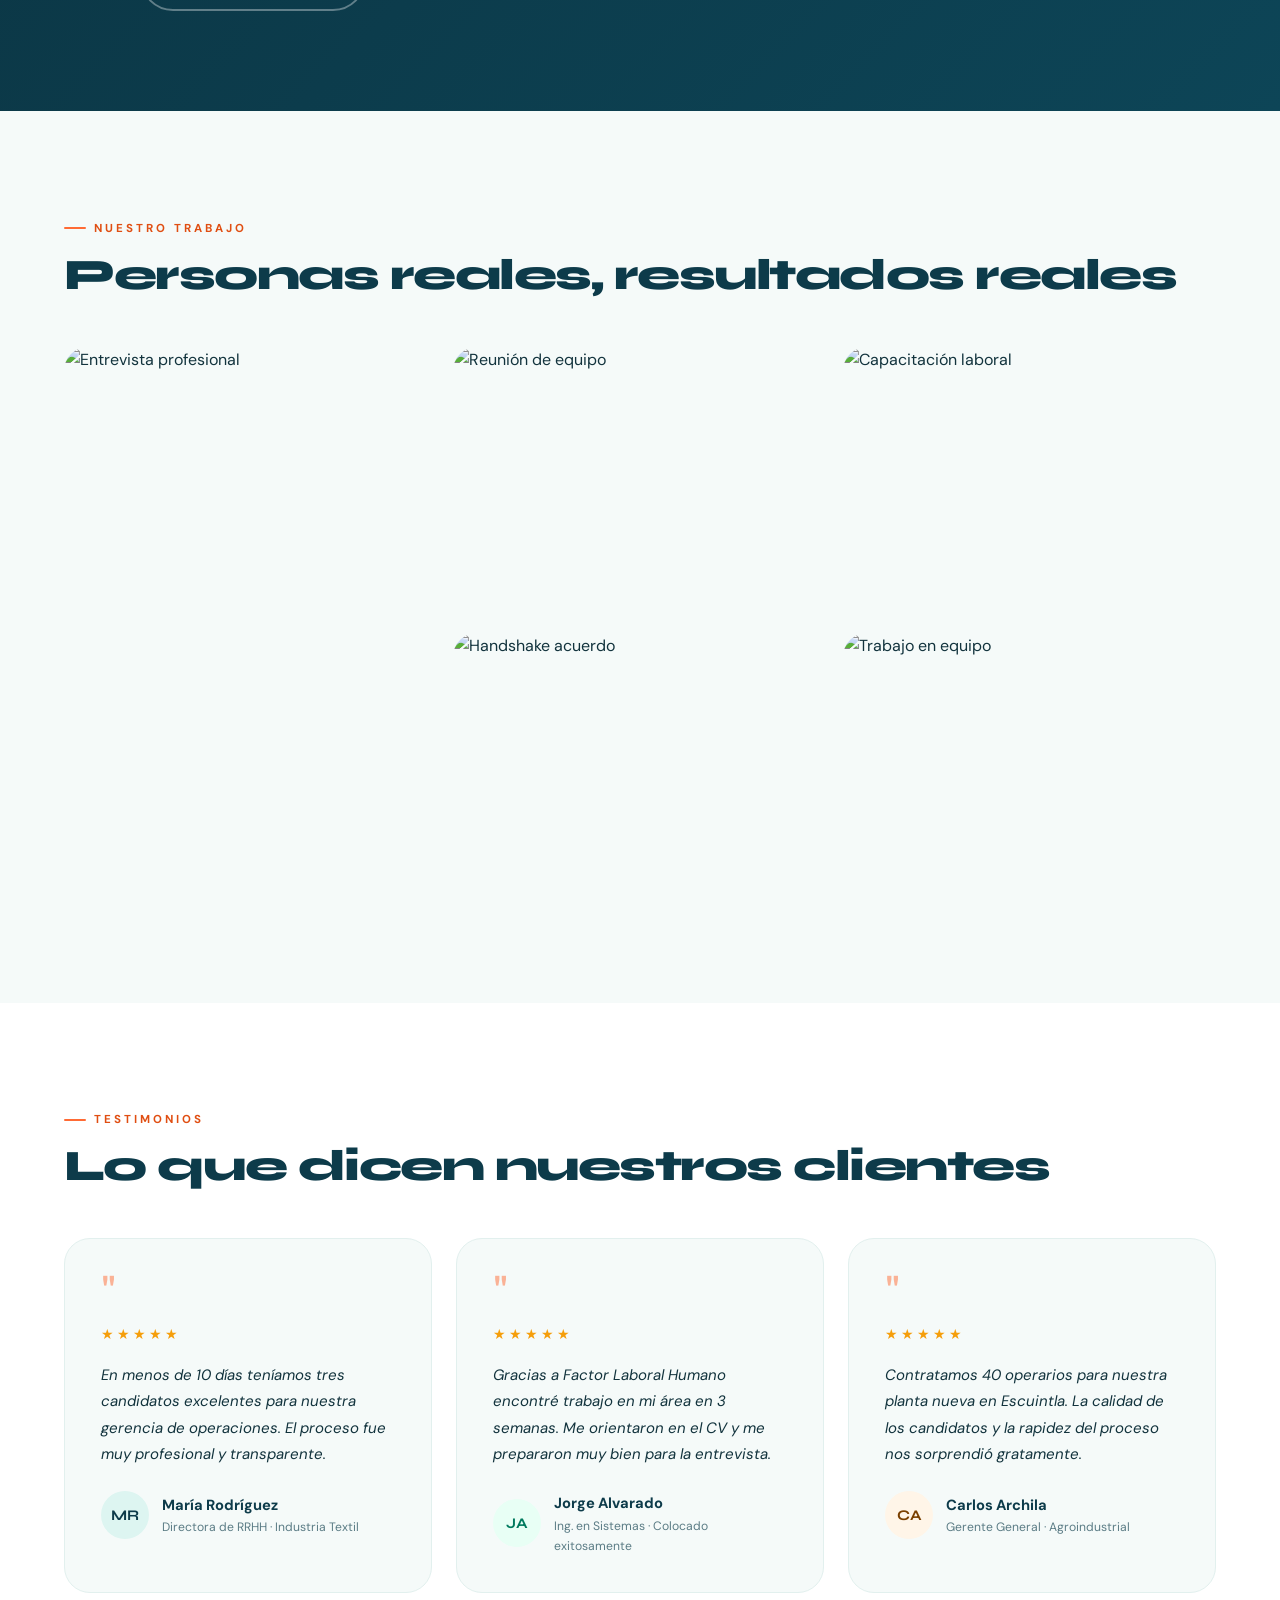
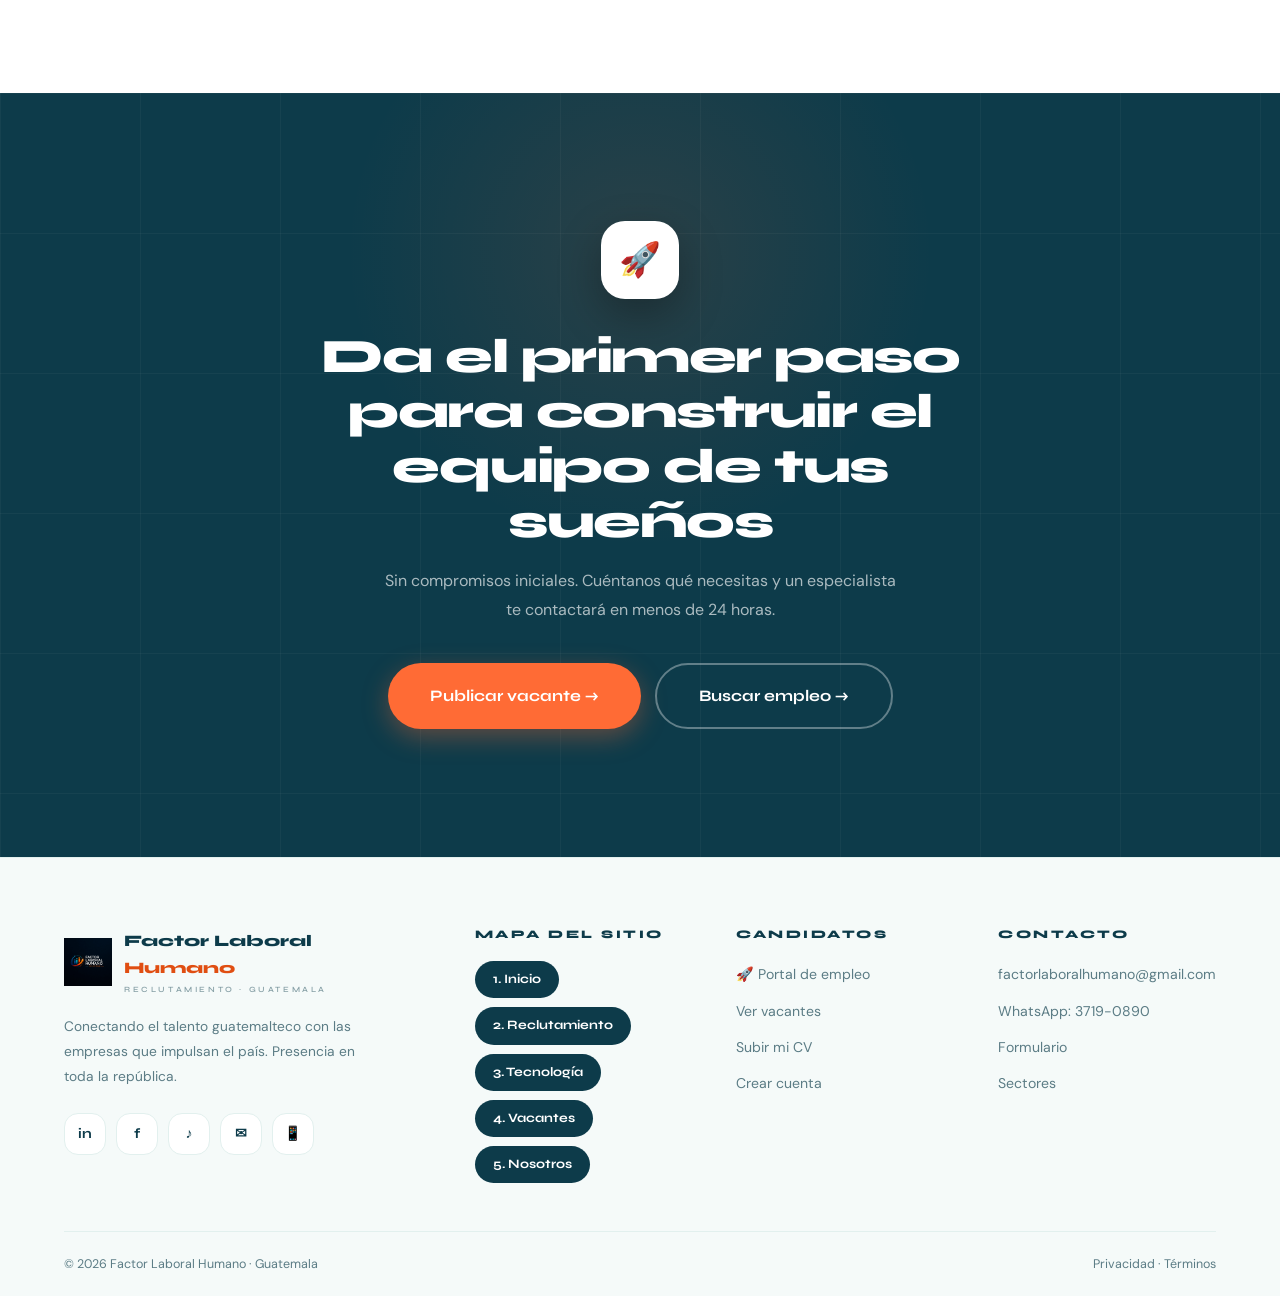
==== commit caba0775: "mejoras en diseño" ====
--- a/index.html
+++ b/index.html
@@ -12,20 +12,52 @@
 <div id="cursor-root"></div>
 <div id="nav-root"></div>
 
-<!-- ═══ HERO ═══ -->
+<!-- ═══ HERO CON BUSCADOR ═══ -->
 <section class="hero" id="home">
-  <div class="hero-left">
-    <div class="hero-badge fade-in">Guatemala · Reclutamiento Profesional</div>
-    <h1 class="fade-in fade-in-delay-1">
-      El talento<br>que tu empresa<br><em>necesita</em>
-    </h1>
+  <div class="hero-bg">
+    <img src="https://images.unsplash.com/photo-1521737604893-d14cc237f11d?w=1600&q=80" alt="Equipo de trabajo profesional en Guatemala">
+  </div>
+  <div class="hero-inner">
+    <div class="hero-badge fade-in">Reclutamiento · Guatemala</div>
+    <h1 class="fade-in fade-in-delay-1">Tu próxima oportunidad<br><em>empieza aquí</em></h1>
     <p class="hero-desc fade-in fade-in-delay-2">
-      Conectamos empresas guatemaltecas con el talento que necesitan. Reclutamiento ejecutivo, masivo y soluciones tecnológicas — todo bajo un mismo techo.
+      Busca entre las vacantes disponibles o envía tu hoja de vida a nuestra base de datos — nosotros encontramos una plaza para ti.
     </p>
-    <div class="hero-btns fade-in fade-in-delay-3">
-      <a href="#" class="btn btn-primary btn-lg" onclick="openModal('empresa'); return false;">Publicar vacante →</a>
-      <a href="pages/candidatos.html" class="btn btn-outline btn-lg">Ver empleos disponibles</a>
-    </div>
+
+    <form class="hero-search fade-in fade-in-delay-3" onsubmit="heroSearch(event)">
+      <div class="hs-field">
+        <svg width="18" height="18" viewBox="0 0 24 24" fill="none" stroke="currentColor" stroke-width="2" stroke-linecap="round"><circle cx="11" cy="11" r="7"/><path d="m20 20-3.5-3.5"/></svg>
+        <input type="text" id="heroQ" placeholder="Cargo o categoría" aria-label="Cargo o categoría">
+      </div>
+      <div class="hs-field">
+        <svg width="18" height="18" viewBox="0 0 24 24" fill="none" stroke="currentColor" stroke-width="2" stroke-linecap="round"><path d="M12 21s-7-5.1-7-11a7 7 0 0 1 14 0c0 5.9-7 11-7 11Z"/><circle cx="12" cy="10" r="2.5"/></svg>
+        <select id="heroDpto" aria-label="Departamento">
+          <option value="">Todo el país</option>
+          <option>Ciudad de Guatemala</option>
+          <option>Chimaltenango</option>
+          <option>Sacatepéquez</option>
+          <option>Escuintla</option>
+          <option>Quetzaltenango</option>
+          <option>Alta Verapaz</option>
+          <option>Huehuetenango</option>
+          <option>Izabal</option>
+          <option>Petén</option>
+          <option>San Marcos</option>
+          <option>Suchitepéquez</option>
+          <option>Zacapa</option>
+        </select>
+      </div>
+      <button type="submit" class="btn btn-primary">Buscar empleo</button>
+    </form>
+    <p class="hero-search-note fade-in fade-in-delay-3">
+      O <a href="pages/candidatos.html">envía tu hoja de vida</a> y nosotros encontraremos una plaza para ti
+    </p>
+
+    <div class="hero-btns fade-in fade-in-delay-4">
+      <a href="pages/candidatos.html" class="btn btn-ghost">Registra tu CV acá</a>
+      <a href="pages/vacantes.html" class="btn btn-primary">Ver plazas disponibles</a>
+    </div>
+
     <div class="hero-stats fade-in fade-in-delay-4">
       <div>
         <div class="stat-num">24<span>h</span></div>
@@ -41,25 +73,9 @@
       </div>
     </div>
   </div>
-  <div class="hero-right">
-    <img class="hero-img"
-      src="https://images.unsplash.com/photo-1600880292203-757bb62b4baf?w=900&q=80"
-      alt="Equipo profesional en entrevista">
-    <div class="hero-img-overlay"></div>
-    <!-- Floating cards -->
-    <div class="hero-float">
-      <div class="fc-label">Proceso ágil</div>
-      <div class="fc-val">Rápido</div>
-      <div class="fc-sub">Del perfil al candidato ideal</div>
-    </div>
-    <div class="hero-float2">
-      <div class="fc2-num">+40</div>
-      <div class="fc2-txt">Variables de match analizadas</div>
-    </div>
-  </div>
-</section>
-
-<!-- ═══ MARQUEE CLIENTES ═══ -->
+</section>
+
+<!-- ═══ MARQUEE SECTORES ═══ -->
 <section class="marquee-section">
   <div class="marquee-track">
     <span class="marquee-item">✦ Industria Textil</span>
@@ -90,11 +106,94 @@
   </div>
 </section>
 
+<!-- ═══ ¿BUSCAS TALENTO? ═══ -->
+<section class="talento-section" id="talento">
+  <h2 class="talento-title reveal"><span class="hl">¿Buscas talento</span> para tu empresa?</h2>
+  <p class="talento-sub reveal">Estás en el lugar indicado. Y si lo que buscas es tu próximo empleo, también.</p>
+  <div class="talento-grid">
+    <div class="talento-card empresa reveal">
+      <div class="tc-icon">🏢</div>
+      <h3>Soy empresa</h3>
+      <p>Publica una vacante, accede a candidatos evaluados con más de 40 variables de match y gestiona tu proceso de reclutamiento de principio a fin.</p>
+      <a href="#" class="btn btn-primary" onclick="openModal('empresa');return false;">Publicar vacante →</a>
+    </div>
+    <div class="talento-card candidato reveal">
+      <div class="tc-icon">👤</div>
+      <h3>Busco trabajo</h3>
+      <p>Crea tu perfil, sube tu CV y aplica a las mejores vacantes en Guatemala con un clic. Te acompañamos durante todo el proceso.</p>
+      <a href="pages/candidatos.html" class="btn btn-dark">Entrar al portal →</a>
+    </div>
+  </div>
+</section>
+
+<!-- ═══ UNIDADES DE NEGOCIO ═══ -->
+<section class="unidades-section" id="unidades">
+  <div class="center">
+    <div class="section-label reveal" style="justify-content:center">Lo que ofrecemos</div>
+    <h2 class="section-title reveal">Nuestras unidades de negocio</h2>
+    <p class="section-sub reveal">Cuatro líneas de servicio para acompañar a tu empresa en cada etapa del ciclo del talento.</p>
+  </div>
+  <div class="unidades-grid">
+    <div class="unidad-card c-verde reveal">
+      <div class="unidad-top"></div>
+      <div class="unidad-body">
+        <h3>Reclutamiento y Selección</h3>
+        <ul class="unidad-list">
+          <li>Búsqueda de gerencias y perfiles ejecutivos</li>
+          <li>Reclutamiento masivo y personal operativo</li>
+          <li>Contratación express en 48 horas</li>
+          <li>Garantía de reposición sin costo</li>
+        </ul>
+        <a href="pages/servicios.html" class="unidad-more">Ver más <span class="um-arrow">→</span></a>
+      </div>
+    </div>
+    <div class="unidad-card c-amarillo reveal">
+      <div class="unidad-top"></div>
+      <div class="unidad-body">
+        <h3>Capacitación y Desarrollo</h3>
+        <ul class="unidad-list">
+          <li>Programas de inducción y onboarding</li>
+          <li>Habilidades técnicas y blandas</li>
+          <li>Diagnóstico de clima organizacional</li>
+          <li>Planes de desarrollo profesional</li>
+        </ul>
+        <a href="pages/servicios.html" class="unidad-more">Ver más <span class="um-arrow">→</span></a>
+      </div>
+    </div>
+    <div class="unidad-card c-lila reveal">
+      <div class="unidad-top"></div>
+      <div class="unidad-body">
+        <h3>Evaluaciones</h3>
+        <ul class="unidad-list">
+          <li>Pruebas psicométricas y de inteligencia</li>
+          <li>Perfil de personalidad y cultura</li>
+          <li>Competencias laborales por puesto</li>
+          <li>Pruebas de honestidad e integridad</li>
+        </ul>
+        <a href="pages/servicios.html" class="unidad-more">Ver más <span class="um-arrow">→</span></a>
+      </div>
+    </div>
+    <div class="unidad-card c-coral reveal">
+      <div class="unidad-top"></div>
+      <div class="unidad-body">
+        <h3>Tecnología</h3>
+        <ul class="unidad-list">
+          <li>Páginas web desde Q200/mes</li>
+          <li>Tiendas online y e-commerce</li>
+          <li>Apps móviles iOS y Android</li>
+          <li>Sistemas a la medida de tu negocio</li>
+        </ul>
+        <a href="pages/tecnologia.html" class="unidad-more">Ver más <span class="um-arrow">→</span></a>
+      </div>
+    </div>
+  </div>
+</section>
+
 <!-- ═══ NOSOTROS / ABOUT ═══ -->
 <section class="about-section" id="nosotros">
   <div class="about-img-wrap">
     <img class="about-img"
-      src="https://images.unsplash.com/photo-1521737604893-d14cc237f11d?w=800&q=80"
+      src="https://images.unsplash.com/photo-1600880292203-757bb62b4baf?w=800&q=80"
       alt="Equipo Factor Laboral Humano">
     <div class="about-badge">
       Guatemala<br>
@@ -121,7 +220,7 @@
 
 <!-- ═══ SERVICIOS CON TABS ═══ -->
 <section class="tabs-section" id="servicios">
-  <div class="section-label reveal">Lo que ofrecemos</div>
+  <div class="section-label reveal">Servicios en detalle</div>
   <h2 class="section-title reveal">Soluciones de reclutamiento a tu medida</h2>
   <p class="section-sub reveal">Desde la búsqueda de un gerente hasta la contratación masiva de operarios — tenemos el servicio que necesitas.</p>
 
@@ -266,100 +365,11 @@
   </div>
 </section>
 
-<!-- ═══ TECH HIGHLIGHT ═══ -->
-<section style="background:linear-gradient(135deg,#0E5F6E 0%,#1A7A8A 100%);padding:clamp(56px,6vw,80px) clamp(20px,4%,60px);position:relative;overflow:hidden;">
-  <div style="position:absolute;inset:0;background-image:linear-gradient(rgba(0,200,151,.025) 1px,transparent 1px),linear-gradient(90deg,rgba(0,200,151,.025) 1px,transparent 1px);background-size:50px 50px;pointer-events:none;"></div>
-  <div style="position:absolute;top:-100px;right:-100px;width:500px;height:500px;background:radial-gradient(circle,rgba(0,200,151,.06) 0%,transparent 70%);border-radius:50%;pointer-events:none;"></div>
-  <div class="tech-highlight-inner" style="max-width:960px;margin:0 auto;display:grid;grid-template-columns:1fr 1fr;gap:52px;align-items:center;position:relative;z-index:1;">
-    <div>
-      <div class="section-label" style="color:var(--verde)">¿Tienes un negocio?</div>
-      <h2 class="section-title" style="color:#fff;">Lleva tu negocio al <span style="background:linear-gradient(135deg,var(--verde),var(--verde-claro));-webkit-background-clip:text;-webkit-text-fill-color:transparent;">mundo digital</span></h2>
-      <p style="color:rgba(255,255,255,.5);line-height:1.75;margin-bottom:32px;max-width:480px;">Además de reclutamiento, ofrecemos plataformas web y aplicaciones para todo tipo de negocio en Guatemala. Desde ferreterías y restaurantes hasta hospitales — listos en días, desde <strong style="color:var(--verde);">Q200/mes</strong>.</p>
-      <div style="display:flex;gap:12px;flex-wrap:wrap;">
-        <a href="pages/tecnologia.html" class="btn btn-primary btn-lg">Ver planes y precios →</a>
-        <a href="https://wa.me/50237190890?text=Hola%2C%20me%20interesa%20una%20plataforma%20web%20para%20mi%20negocio" target="_blank" class="btn btn-outline btn-lg">Consultar gratis</a>
-      </div>
-    </div>
-    <div class="tech-cards-home" style="display:grid;grid-template-columns:1fr 1fr;gap:12px;">
-      <div style="background:rgba(255,255,255,.04);border:1px solid rgba(0,200,151,.15);border-radius:18px;padding:24px;transition:all .3s;" onmouseover="this.style.borderColor='rgba(0,200,151,.4)';this.style.background='rgba(0,200,151,.06)'" onmouseout="this.style.borderColor='rgba(0,200,151,.15)';this.style.background='rgba(255,255,255,.04)'">
-        <div style="font-size:1.8rem;margin-bottom:12px;">🌐</div>
-        <div style="font-family:'Syne',sans-serif;font-weight:700;color:#fff;font-size:.95rem;margin-bottom:4px;">Página web</div>
-        <div style="font-size:.8rem;color:rgba(255,255,255,.4);">Desde Q200/mes</div>
-      </div>
-      <div style="background:rgba(255,255,255,.04);border:1px solid rgba(0,200,151,.15);border-radius:18px;padding:24px;transition:all .3s;" onmouseover="this.style.borderColor='rgba(0,200,151,.4)';this.style.background='rgba(0,200,151,.06)'" onmouseout="this.style.borderColor='rgba(0,200,151,.15)';this.style.background='rgba(255,255,255,.04)'">
-        <div style="font-size:1.8rem;margin-bottom:12px;">🏪</div>
-        <div style="font-family:'Syne',sans-serif;font-weight:700;color:#fff;font-size:.95rem;margin-bottom:4px;">Tienda online</div>
-        <div style="font-size:.8rem;color:rgba(255,255,255,.4);">E-commerce listo</div>
-      </div>
-      <div style="background:rgba(255,255,255,.04);border:1px solid rgba(0,200,151,.15);border-radius:18px;padding:24px;transition:all .3s;" onmouseover="this.style.borderColor='rgba(0,200,151,.4)';this.style.background='rgba(0,200,151,.06)'" onmouseout="this.style.borderColor='rgba(0,200,151,.15)';this.style.background='rgba(255,255,255,.04)'">
-        <div style="font-size:1.8rem;margin-bottom:12px;">📱</div>
-        <div style="font-family:'Syne',sans-serif;font-weight:700;color:#fff;font-size:.95rem;margin-bottom:4px;">App móvil</div>
-        <div style="font-size:.8rem;color:rgba(255,255,255,.4);">iOS y Android</div>
-      </div>
-      <div style="background:rgba(255,255,255,.04);border:1px solid rgba(0,200,151,.15);border-radius:18px;padding:24px;transition:all .3s;" onmouseover="this.style.borderColor='rgba(0,200,151,.4)';this.style.background='rgba(0,200,151,.06)'" onmouseout="this.style.borderColor='rgba(0,200,151,.15)';this.style.background='rgba(255,255,255,.04)'">
-        <div style="font-size:1.8rem;margin-bottom:12px;">⚙️</div>
-        <div style="font-family:'Syne',sans-serif;font-weight:700;color:#fff;font-size:.95rem;margin-bottom:4px;">Sistema a medida</div>
-        <div style="font-size:.8rem;color:rgba(255,255,255,.4);">Cotización gratis</div>
-      </div>
-    </div>
-  </div>
-</section>
-
-<!-- ═══ GALERÍA ═══ -->
-<section class="galeria-section">
-  <div class="section-label reveal">Nuestro trabajo</div>
-  <h2 class="section-title reveal">Personas reales, resultados reales</h2>
-  <div class="galeria-grid reveal">
-    <div class="gal-item">
-      <img src="https://images.unsplash.com/photo-1573497019940-1c28c88b4f3e?w=600&q=80" alt="Entrevista profesional">
-      <div class="gal-overlay"><span class="gal-label">Selección de personal</span></div>
-    </div>
-    <div class="gal-item">
-      <img src="https://images.unsplash.com/photo-1522071820081-009f0129c71c?w=600&q=80" alt="Reunión de equipo">
-      <div class="gal-overlay"><span class="gal-label">Cultura organizacional</span></div>
-    </div>
-    <div class="gal-item">
-      <img src="https://images.unsplash.com/photo-1565688534245-05d6b5be184a?w=600&q=80" alt="Capacitación laboral">
-      <div class="gal-overlay"><span class="gal-label">Evaluación de candidatos</span></div>
-    </div>
-    <div class="gal-item">
-      <img src="https://images.unsplash.com/photo-1556761175-5973dc0f32e7?w=600&q=80" alt="Handshake acuerdo">
-      <div class="gal-overlay"><span class="gal-label">Colocación exitosa</span></div>
-    </div>
-    <div class="gal-item">
-      <img src="https://images.unsplash.com/photo-1542744173-8e7e53415bb0?w=600&q=80" alt="Trabajo en equipo">
-      <div class="gal-overlay"><span class="gal-label">Reclutamiento masivo</span></div>
-    </div>
-  </div>
-</section>
-
-<!-- ═══ CONTADORES ═══ -->
-<section class="counter-section">
-  <div class="counters-grid">
-    <div class="counter-item reveal">
-      <div class="counter-num" data-target="24"><span class="count">0</span><span class="accent">h</span></div>
-      <div class="counter-desc">Tiempo de respuesta garantizado</div>
-    </div>
-    <div class="counter-item reveal">
-      <div class="counter-num" data-target="40"><span class="count">0</span><span class="accent">+</span></div>
-      <div class="counter-desc">Variables de match analizadas</div>
-    </div>
-    <div class="counter-item reveal">
-      <div class="counter-num" data-target="100"><span class="count">0</span><span class="accent">%</span></div>
-      <div class="counter-desc">Proceso digital y sin papeleo</div>
-    </div>
-    <div class="counter-item reveal">
-      <div class="counter-num" style="font-size:2rem;color:var(--verde)">Nacional</div>
-      <div class="counter-desc">Presencia en toda la república</div>
-    </div>
-  </div>
-</section>
-
 <!-- ═══ TECNOLOGÍA / METODOLOGÍA ═══ -->
 <section class="ia-section">
   <div class="ia-content">
     <div class="ia-left">
-      <div class="section-label" style="color:var(--verde)">Nuestra metodología</div>
+      <div class="section-label">Nuestra metodología</div>
       <h2 class="section-title">Selección respaldada por <span class="ia-gradient">tecnología</span></h2>
       <p>No solo publicamos una vacante y esperamos. Aplicamos un proceso estructurado con herramientas tecnológicas propias para garantizar que el candidato que llega a tu entrevista ya fue validado en múltiples dimensiones.</p>
       <div class="ia-features">
@@ -400,59 +410,71 @@
         <div class="ia-panel">
           <div class="ia-panel-header">
             <div class="ia-panel-dots"><span></span><span></span><span></span></div>
-            <span class="ia-panel-title">Proceso de validación FLH</span>
+            <div class="ia-panel-title">Match de candidatos</div>
           </div>
           <div class="ia-scan-wrap"><div class="ia-scan-line"></div></div>
-          <!-- Pasos del proceso como filas visuales -->
           <div class="ia-match-row">
-            <div class="ia-avatar" style="background:linear-gradient(135deg,#00C897,#009A73);font-size:1rem">1</div>
-            <div class="ia-match-info">
-              <div class="ia-match-name">Análisis de perfil</div>
-              <div class="ia-match-role">CV, experiencia y habilidades clave</div>
-              <div class="ia-match-bar-wrap">
-                <div class="ia-match-bar" style="--w:100%"></div>
-                <span>✓ Completado</span>
-              </div>
+            <div class="ia-avatar" style="background:linear-gradient(135deg,#FF6B35,#FFB347)">AC</div>
+            <div style="flex:1">
+              <div class="ia-match-name">Ana Castillo</div>
+              <div class="ia-match-role">Gerente de Operaciones</div>
+              <div class="ia-match-bar-wrap"><div class="ia-match-bar" style="--w:96%"></div><span>96%</span></div>
             </div>
           </div>
           <div class="ia-match-row">
-            <div class="ia-avatar" style="background:linear-gradient(135deg,#0E5F6E,#0A4A58);font-size:1rem">2</div>
-            <div class="ia-match-info">
-              <div class="ia-match-name">Evaluación psicométrica</div>
-              <div class="ia-match-role">Personalidad, inteligencia, honestidad</div>
-              <div class="ia-match-bar-wrap">
-                <div class="ia-match-bar" style="--w:100%"></div>
-                <span>✓ Completado</span>
-              </div>
+            <div class="ia-avatar" style="background:linear-gradient(135deg,#B79CED,#8B6BD6)">LM</div>
+            <div style="flex:1">
+              <div class="ia-match-name">Luis Morales</div>
+              <div class="ia-match-role">Gerente de Operaciones</div>
+              <div class="ia-match-bar-wrap"><div class="ia-match-bar" style="--w:91%"></div><span>91%</span></div>
             </div>
           </div>
           <div class="ia-match-row">
-            <div class="ia-avatar" style="background:linear-gradient(135deg,#667eea,#764ba2);font-size:1rem">3</div>
-            <div class="ia-match-info">
-              <div class="ia-match-name">Entrevista por competencias</div>
-              <div class="ia-match-role">Validación conductual y cultural</div>
-              <div class="ia-match-bar-wrap">
-                <div class="ia-match-bar" style="--w:88%"></div>
-                <span>En proceso</span>
-              </div>
+            <div class="ia-avatar" style="background:linear-gradient(135deg,#FF8E72,#E86A48)">SR</div>
+            <div style="flex:1">
+              <div class="ia-match-name">Sofía Ramírez</div>
+              <div class="ia-match-role">Gerente de Operaciones</div>
+              <div class="ia-match-bar-wrap"><div class="ia-match-bar" style="--w:88%"></div><span>88%</span></div>
             </div>
           </div>
           <div class="ia-processing">
             <div class="ia-proc-dot"></div>
-            <span>3 candidatos listos para presentar a tu empresa</span>
-          </div>
-        </div>
-      </div>
+            <span>Analizando +40 variables de compatibilidad…</span>
+          </div>
+        </div>
+      </div>
+    </div>
+  </div>
+</section>
+
+<!-- ═══ CONTADORES ═══ -->
+<section class="counter-section">
+  <div class="counters-grid">
+    <div class="counter-item reveal">
+      <div class="counter-num" data-target="24"><span class="count">0</span><span class="accent">h</span></div>
+      <div class="counter-desc">Tiempo de respuesta garantizado</div>
+    </div>
+    <div class="counter-item reveal">
+      <div class="counter-num" data-target="40"><span class="count">0</span><span class="accent">+</span></div>
+      <div class="counter-desc">Variables de match analizadas</div>
+    </div>
+    <div class="counter-item reveal">
+      <div class="counter-num" data-target="100"><span class="count">0</span><span class="accent">%</span></div>
+      <div class="counter-desc">Proceso digital y sin papeleo</div>
+    </div>
+    <div class="counter-item reveal">
+      <div class="counter-num" style="font-size:2rem;color:var(--verde)">Nacional</div>
+      <div class="counter-desc">Presencia en toda la república</div>
     </div>
   </div>
 </section>
 
 <!-- ═══ SECTORES ═══ -->
 <section class="sectors-section" id="sectores">
-  <div class="section-label reveal">Cobertura sectorial</div>
-  <h2 class="section-title reveal">Sectores que atendemos</h2>
-  <p class="section-sub reveal">Experiencia en los principales sectores de la economía guatemalteca.</p>
-  <div class="sectors-grid reveal">
+  <div class="section-label reveal">Sectores</div>
+  <h2 class="section-title reveal">Experiencia en todas las industrias</h2>
+  <p class="section-sub reveal">Reclutamos para los sectores que mueven la economía guatemalteca.</p>
+  <div class="sectors-grid">
     <div class="sector-card"><div class="sector-icon">💻</div><div class="sector-name">Tecnología</div></div>
     <div class="sector-card"><div class="sector-icon">🏥</div><div class="sector-name">Salud</div></div>
     <div class="sector-card"><div class="sector-icon">🏭</div><div class="sector-name">Manufactura</div></div>
@@ -468,6 +490,71 @@
   </div>
 </section>
 
+<!-- ═══ TECH HIGHLIGHT ═══ -->
+<section class="tech-dark-section">
+  <div class="tech-dark-inner">
+    <div>
+      <div class="section-label" style="color:var(--verde)">¿Tienes un negocio?</div>
+      <h2 class="section-title tech-dark-title">Lleva tu negocio al <span class="ia-gradient">mundo digital</span></h2>
+      <p class="tech-dark-desc">Además de reclutamiento, ofrecemos plataformas web y aplicaciones para todo tipo de negocio en Guatemala. Desde ferreterías y restaurantes hasta hospitales — listos en días, desde <strong style="color:var(--verde);">Q200/mes</strong>.</p>
+      <div style="display:flex;gap:12px;flex-wrap:wrap;">
+        <a href="pages/tecnologia.html" class="btn btn-primary btn-lg">Ver planes y precios →</a>
+        <a href="https://wa.me/50237190890?text=Hola%2C%20me%20interesa%20una%20plataforma%20web%20para%20mi%20negocio" target="_blank" class="btn btn-outline btn-lg">Consultar gratis</a>
+      </div>
+    </div>
+    <div class="tech-cards-grid tech-cards-home">
+      <div class="tech-mini-card">
+        <div class="tech-mini-icon">🌐</div>
+        <div class="tech-mini-name">Página web</div>
+        <div class="tech-mini-price">Desde Q200/mes</div>
+      </div>
+      <div class="tech-mini-card">
+        <div class="tech-mini-icon">🏪</div>
+        <div class="tech-mini-name">Tienda online</div>
+        <div class="tech-mini-price">E-commerce listo</div>
+      </div>
+      <div class="tech-mini-card">
+        <div class="tech-mini-icon">📱</div>
+        <div class="tech-mini-name">App móvil</div>
+        <div class="tech-mini-price">iOS y Android</div>
+      </div>
+      <div class="tech-mini-card">
+        <div class="tech-mini-icon">⚙️</div>
+        <div class="tech-mini-name">Sistema a medida</div>
+        <div class="tech-mini-price">Cotización gratis</div>
+      </div>
+    </div>
+  </div>
+</section>
+
+<!-- ═══ GALERÍA ═══ -->
+<section class="galeria-section">
+  <div class="section-label reveal">Nuestro trabajo</div>
+  <h2 class="section-title reveal">Personas reales, resultados reales</h2>
+  <div class="galeria-grid reveal">
+    <div class="gal-item">
+      <img src="https://images.unsplash.com/photo-1573497019940-1c28c88b4f3e?w=600&q=80" alt="Entrevista profesional">
+      <div class="gal-overlay"><span class="gal-label">Selección de personal</span></div>
+    </div>
+    <div class="gal-item">
+      <img src="https://images.unsplash.com/photo-1522071820081-009f0129c71c?w=600&q=80" alt="Reunión de equipo">
+      <div class="gal-overlay"><span class="gal-label">Cultura organizacional</span></div>
+    </div>
+    <div class="gal-item">
+      <img src="https://images.unsplash.com/photo-1565688534245-05d6b5be184a?w=600&q=80" alt="Capacitación laboral">
+      <div class="gal-overlay"><span class="gal-label">Evaluación de candidatos</span></div>
+    </div>
+    <div class="gal-item">
+      <img src="https://images.unsplash.com/photo-1556761175-5973dc0f32e7?w=600&q=80" alt="Handshake acuerdo">
+      <div class="gal-overlay"><span class="gal-label">Colocación exitosa</span></div>
+    </div>
+    <div class="gal-item">
+      <img src="https://images.unsplash.com/photo-1542744173-8e7e53415bb0?w=600&q=80" alt="Trabajo en equipo">
+      <div class="gal-overlay"><span class="gal-label">Reclutamiento masivo</span></div>
+    </div>
+  </div>
+</section>
+
 <!-- ═══ TESTIMONIOS ═══ -->
 <section class="testi-section">
   <div class="section-label reveal">Testimonios</div>
@@ -479,7 +566,7 @@
         <div class="stars">★★★★★</div>
         <p>En menos de 10 días teníamos tres candidatos excelentes para nuestra gerencia de operaciones. El proceso fue muy profesional y transparente.</p>
         <div class="testi-author">
-          <div class="testi-avatar" style="background:#E0F5F8;color:#0E5F6E">MR</div>
+          <div class="testi-avatar" style="background:#DDF5F1;color:#0D3B4A">MR</div>
           <div>
             <div class="testi-name">María Rodríguez</div>
             <div class="testi-role">Directora de RRHH · Industria Textil</div>
@@ -518,45 +605,14 @@
   </div>
 </section>
 
-
-<!-- ═══ DUAL PORTAL ═══ -->
-<section class="section" style="background:#F2F9FA;">
-  <div class="container">
-    <div class="section-label reveal" style="text-align:center;margin-bottom:12px">Accesos directos</div>
-    <h2 class="section-title reveal" style="text-align:center;margin-bottom:36px">¿Qué necesitas hoy?</h2>
-    <div style="display:grid;grid-template-columns:1fr 1fr;gap:24px;max-width:800px;margin:0 auto;">
-      <!-- Empresas -->
-      <div class="reveal" style="background:#fff;border-radius:20px;padding:36px 28px;border:2px solid var(--gris-2);text-align:center;transition:all .25s;">
-        <div style="font-size:2.8rem;margin-bottom:16px">🏢</div>
-        <h3 style="font-family:'Syne',sans-serif;font-size:1.2rem;font-weight:800;color:var(--azul);margin-bottom:10px">Soy empresa</h3>
-        <p style="font-size:.88rem;color:var(--muted);margin-bottom:24px;line-height:1.6">Publica una vacante, accede a candidatos evaluados y gestiona tu proceso de reclutamiento.</p>
-        <a href="#" onclick="openModal('empresa');return false;" class="btn btn-dark" style="display:inline-block">Publicar vacante →</a>
-      </div>
-      <!-- Candidatos -->
-      <div class="reveal" style="background:var(--azul);border-radius:20px;padding:36px 28px;border:2px solid var(--azul);text-align:center;transition:all .25s;">
-        <div style="font-size:2.8rem;margin-bottom:16px">👤</div>
-        <h3 style="font-family:'Syne',sans-serif;font-size:1.2rem;font-weight:800;color:#fff;margin-bottom:10px">Busco trabajo</h3>
-        <p style="font-size:.88rem;color:rgba(255,255,255,.7);margin-bottom:24px;line-height:1.6">Crea tu perfil, sube tu CV y aplica a las mejores vacantes en Guatemala con un clic.</p>
-        <a href="pages/candidatos.html" class="btn btn-primary" style="display:inline-block">Entrar al portal →</a>
-      </div>
-    </div>
-  </div>
-</section>
-
-<!-- ═══ CTA FINAL ═══ -->
-<section class="cta-section">
-  <div class="cta-img-wrap">
-    <img class="cta-img" src="https://images.unsplash.com/photo-1529539795054-3c162aab037a?w=800&q=80" alt="Profesional guatemalteco">
-    <div class="cta-img-overlay"></div>
-  </div>
-  <div class="cta-content">
-    <div class="section-label" style="color:var(--verde)">Empecemos hoy</div>
-    <h2>¿Listo para encontrar el talento que necesitas?</h2>
-    <p>Sin compromisos iniciales. Cuéntanos qué necesitas y un especialista te contactará en menos de 24 horas.</p>
-    <div class="cta-btns">
-      <a href="#" class="btn btn-primary btn-lg" onclick="openModal('empresa'); return false;">Publicar vacante →</a>
-      <a href="pages/candidatos.html" class="btn btn-outline btn-lg">Buscar empleo →</a>
-    </div>
+<!-- ═══ CTA FINAL (banda) ═══ -->
+<section class="cta-band">
+  <div class="cta-band-icon">🚀</div>
+  <h2 class="reveal">Da el primer paso para construir el equipo de tus sueños</h2>
+  <p class="reveal">Sin compromisos iniciales. Cuéntanos qué necesitas y un especialista te contactará en menos de 24 horas.</p>
+  <div class="cta-btns reveal">
+    <a href="#" class="btn btn-primary btn-lg" onclick="openModal('empresa'); return false;">Publicar vacante →</a>
+    <a href="pages/vacantes.html" class="btn btn-outline btn-lg">Buscar empleo →</a>
   </div>
 </section>
 
@@ -572,6 +628,18 @@
   document.getElementById('footer-root').innerHTML = renderFooter(true);
   document.getElementById('chat-root').innerHTML = renderChatWidget();
   document.getElementById('modal-root').innerHTML = renderModal();
+
+  // Buscador del hero → página de vacantes con filtros
+  function heroSearch(e){
+    e.preventDefault();
+    const q = document.getElementById('heroQ').value.trim();
+    const d = document.getElementById('heroDpto').value;
+    const params = new URLSearchParams();
+    if(q) params.set('q', q);
+    if(d) params.set('dpto', d);
+    const qs = params.toString();
+    window.location.href = 'pages/vacantes.html' + (qs ? '?' + qs : '');
+  }
 </script>
 </body>
-</html>+</html>
--- a/css/main.css
+++ b/css/main.css
@@ -1,262 +1,358 @@
-/* ════════════════════════════════════════════════
-   FACTOR LABORAL HUMANO — main.css v3 REDESIGN
-   ════════════════════════════════════════════════ */
-
-@import url('https://fonts.googleapis.com/css2?family=Syne:wght@400;600;700;800&family=DM+Sans:ital,opsz,wght@0,9..40,300;0,9..40,400;0,9..40,500;0,9..40,600;1,9..40,300&display=swap');
+/* ════════════════════════════════════════════════════════
+   FACTOR LABORAL HUMANO — main.css v4 REDESIGN (light)
+   Inspirado en portales de empleo modernos: nav blanco,
+   hero con buscador, tarjetas con acentos de color,
+   transiciones suaves. Mantiene todas las clases v3.
+   ════════════════════════════════════════════════════════ */
+
+@import url('https://fonts.googleapis.com/css2?family=Syne:wght@400;600;700;800&family=DM+Sans:ital,opsz,wght@0,9..40,300;0,9..40,400;0,9..40,500;0,9..40,600;0,9..40,700;1,9..40,300&display=swap');
 
 :root {
-  --azul:        #0E5F6E;
-  --azul-med:    #1A7A8A;
-  --azul-card:   #115F6E;
-  --azul-light:  #2EAFC0;
-  --verde:       #10B981;
-  --verde-claro: #34D399;
-  --verde-dark:  #059669;
-  --gris:        #F2F9FA;
-  --gris-2:      #D9EDF0;
-  --texto:       #0F2B33;
-  --muted:       #4D7A85;
+  /* Marca (mismos nombres de variables que v3 para compatibilidad) */
+  --azul:        #0D3B4A;   /* petróleo profundo — títulos y secciones oscuras */
+  --azul-med:    #14586B;
+  --azul-card:   #0F4A5C;
+  --azul-light:  #2596AE;
+  --verde:       #FF6B35;   /* turquesa marca — CTA principal */
+  --verde-claro: #FFA26E;
+  --verde-dark:  #E04E12;
+  --gris:        #F5FAF9;
+  --gris-2:      #E2F0EE;
+  --texto:       #12333D;
+  --muted:       #5B7C85;
   --white:       #ffffff;
-  --radius:    14px;
-  --radius-lg: 24px;
-  --shadow:    0 4px 24px rgba(14,95,110,0.10);
-  --shadow-lg: 0 20px 64px rgba(14,95,110,0.18);
-  --transition: 0.3s cubic-bezier(0.4,0,0.2,1);
-  --glow: 0 0 40px rgba(16,185,129,.2);
+  /* Acentos nuevos para tarjetas de unidades */
+  --amarillo:    #FFD166;
+  --lila:        #B79CED;
+  --coral:       #FF8E72;
+  --radius:    16px;
+  --radius-lg: 28px;
+  --pill:      999px;
+  --shadow:    0 6px 28px rgba(13,59,74,0.08);
+  --shadow-lg: 0 24px 70px rgba(13,59,74,0.14);
+  --ease:      cubic-bezier(.22,.61,.36,1);
+  --transition: 0.35s var(--ease);
+  --glow: 0 0 40px rgba(255,107,53,.18);
 }
 
 *,*::before,*::after{box-sizing:border-box;margin:0;padding:0}
 html{scroll-behavior:smooth;font-size:16px}
-body{font-family:'DM Sans',sans-serif;color:var(--texto);background:#fff;overflow-x:hidden;line-height:1.6;width:100%;max-width:100%;-webkit-overflow-scrolling:touch}
-h1,h2,h3,h4,h5{font-family:'Syne',sans-serif;line-height:1.1}
+body{font-family:'DM Sans',sans-serif;color:var(--texto);background:#fff;overflow-x:hidden;line-height:1.65;width:100%;max-width:100%;-webkit-overflow-scrolling:touch}
+h1,h2,h3,h4,h5{font-family:'Syne',sans-serif;line-height:1.12}
 a{text-decoration:none;color:inherit}
 img{max-width:100%;display:block}
 ul{list-style:none}
 button{font-family:inherit}
-
-/* CURSOR */
+::selection{background:rgba(255,107,53,.25)}
+
+/* CURSOR (se mantiene el hook, pero discreto) */
 body{cursor:default}
-#cursor{width:10px;height:10px;background:var(--verde);border-radius:50%;position:fixed;pointer-events:none;z-index:9999;transition:transform .15s ease;top:-20px;left:-20px}
-#cursor-ring{width:38px;height:38px;border:2px solid rgba(0,212,161,.55);border-radius:50%;position:fixed;pointer-events:none;z-index:9998;top:-38px;left:-38px;transition:transform .2s ease,border-color .15s}
-
-.container{max-width:960px;margin:0 auto;padding:0 clamp(20px,4%,48px)}
-
-.section-label{display:inline-flex;align-items:center;gap:8px;font-size:.7rem;font-weight:700;letter-spacing:3px;text-transform:uppercase;color:var(--verde);margin-bottom:14px}
+#cursor{width:8px;height:8px;background:var(--verde);border-radius:50%;position:fixed;pointer-events:none;z-index:9999;transition:transform .15s ease;top:-20px;left:-20px}
+#cursor-ring{width:34px;height:34px;border:1.5px solid rgba(255,107,53,.45);border-radius:50%;position:fixed;pointer-events:none;z-index:9998;top:-38px;left:-38px;transition:transform .2s ease,border-color .15s}
+
+.container{max-width:1100px;margin:0 auto;padding:0 clamp(20px,4%,48px)}
+
+.section-label{display:inline-flex;align-items:center;gap:8px;font-size:.72rem;font-weight:700;letter-spacing:3px;text-transform:uppercase;color:var(--verde-dark);margin-bottom:14px}
 .section-label::before{content:'';width:22px;height:2px;background:var(--verde);border-radius:2px;flex-shrink:0}
-.section-title{font-size:clamp(2rem,3.2vw,3rem);font-weight:800;letter-spacing:-2px;color:var(--azul);margin-bottom:18px;line-height:1.05}
-.section-sub{color:var(--muted);max-width:540px;line-height:1.75;margin-bottom:52px;font-size:1.02rem}
+.section-title{font-size:clamp(1.9rem,3.4vw,2.9rem);font-weight:800;letter-spacing:-1.5px;color:var(--azul);margin-bottom:18px;line-height:1.08}
+.section-title .hl{color:var(--verde)}
+.section-sub{color:var(--muted);max-width:560px;line-height:1.8;margin-bottom:48px;font-size:1.02rem}
 .section{padding:clamp(70px,9vw,110px) 0}
-
-.btn{display:inline-flex;align-items:center;gap:8px;padding:14px 32px;border-radius:var(--radius);font-family:'Syne',sans-serif;font-weight:700;font-size:.9rem;border:none;transition:all var(--transition);cursor:pointer}
-.btn-primary{background:linear-gradient(135deg,var(--verde),var(--verde-claro));color:var(--azul);box-shadow:0 4px 24px rgba(0,212,161,.4)}
-.btn-primary:hover{transform:translateY(-3px);box-shadow:0 10px 36px rgba(0,212,161,.55);filter:brightness(1.05)}
-.btn-outline{background:transparent;border:2px solid rgba(255,255,255,.25);color:#fff}
-.btn-outline:hover{border-color:var(--verde);color:var(--verde);background:rgba(0,212,161,.08)}
-.btn-dark{background:var(--azul);color:#fff;border:1px solid rgba(255,255,255,.06)}
-.btn-dark:hover{background:var(--azul-light);transform:translateY(-2px);box-shadow:0 8px 28px rgba(0,0,0,.3)}
-.btn-lg{padding:18px 40px;font-size:1rem}
+.center{text-align:center}
+.center .section-sub{margin-left:auto;margin-right:auto}
+
+/* ── BOTONES ── */
+.btn{display:inline-flex;align-items:center;justify-content:center;gap:8px;padding:14px 32px;border-radius:var(--pill);font-family:'Syne',sans-serif;font-weight:700;font-size:.9rem;border:none;transition:all var(--transition);cursor:pointer;white-space:nowrap}
+.btn-primary{background:var(--verde);color:#ffffff;box-shadow:0 8px 26px rgba(255,107,53,.35)}
+.btn-primary:hover{transform:translateY(-3px);box-shadow:0 14px 38px rgba(255,107,53,.5);background:var(--verde-claro)}
+.btn-outline{background:transparent;border:2px solid rgba(255,255,255,.35);color:#fff}
+.btn-outline:hover{border-color:var(--verde);color:var(--verde);background:rgba(255,107,53,.08)}
+.btn-outline-dark{background:transparent;border:2px solid var(--gris-2);color:var(--azul)}
+.btn-outline-dark:hover{border-color:var(--verde);color:var(--verde-dark);background:rgba(255,107,53,.06)}
+.btn-dark{background:var(--azul);color:#fff}
+.btn-dark:hover{background:var(--azul-med);transform:translateY(-2px);box-shadow:0 12px 30px rgba(13,59,74,.28)}
+.btn-lg{padding:18px 42px;font-size:1rem}
 .btn-sm{padding:10px 20px;font-size:.82rem}
 
-@keyframes fadeUp{from{opacity:0;transform:translateY(32px)}to{opacity:1;transform:translateY(0)}}
+/* ── ANIMACIONES ── */
+@keyframes fadeUp{from{opacity:0;transform:translateY(34px)}to{opacity:1;transform:translateY(0)}}
 @keyframes floatY{0%,100%{transform:translateY(0)}50%{transform:translateY(-12px)}}
 @keyframes blink{0%,100%{opacity:1;transform:scale(1)}50%{opacity:.3;transform:scale(1.6)}}
 @keyframes marquee{from{transform:translateX(0)}to{transform:translateX(-50%)}}
 @keyframes shimmer{0%{background-position:-200% center}100%{background-position:200% center}}
 @keyframes rotate{to{transform:rotate(360deg)}}
-@keyframes pulse-glow{0%,100%{box-shadow:0 0 20px rgba(0,212,161,.1)}50%{box-shadow:0 0 60px rgba(0,212,161,.28)}}
+@keyframes pulse-glow{0%,100%{box-shadow:0 0 20px rgba(255,107,53,.1)}50%{box-shadow:0 0 60px rgba(255,107,53,.28)}}
 @keyframes bounce{0%,60%,100%{transform:translateY(0)}30%{transform:translateY(-6px)}}
 @keyframes gradShift{0%,100%{background-position:0% 50%}50%{background-position:100% 50%}}
 
-.fade-in{opacity:0;animation:fadeUp .8s ease both}
-.fade-in-delay-1{animation-delay:.14s}
-.fade-in-delay-2{animation-delay:.28s}
-.fade-in-delay-3{animation-delay:.42s}
-.fade-in-delay-4{animation-delay:.56s}
-.reveal{opacity:0;transform:translateY(28px);transition:opacity .7s ease,transform .7s ease}
+.fade-in{opacity:0;animation:fadeUp .9s var(--ease) both}
+.fade-in-delay-1{animation-delay:.12s}
+.fade-in-delay-2{animation-delay:.24s}
+.fade-in-delay-3{animation-delay:.36s}
+.fade-in-delay-4{animation-delay:.48s}
+.reveal{opacity:0;transform:translateY(30px);transition:opacity .85s var(--ease),transform .85s var(--ease)}
 .reveal.visible{opacity:1;transform:translateY(0)}
-
-/* NAV */
-.nav{position:fixed;top:0;left:0;right:0;z-index:800;display:flex;align-items:center;justify-content:space-between;padding:18px clamp(24px,5%,80px);background:rgba(8,52,62,.92);backdrop-filter:blur(24px);border-bottom:1px solid rgba(0,212,161,.07);transition:all var(--transition)}
-.nav.scrolled{padding:11px clamp(24px,5%,80px);background:rgba(8,52,62,.97);box-shadow:0 4px 40px rgba(0,0,0,.5)}
-.nav-logo{display:flex;align-items:center;gap:12px}
-.nav-logo img{height:48px;width:auto;object-fit:contain;filter:brightness(1.3) drop-shadow(0 0 10px rgba(0,212,161,.3))}
-.nav-logo-text{font-family:'Syne',sans-serif;font-size:1rem;font-weight:800;color:#fff;letter-spacing:-.3px;line-height:1.2}
-.nav-logo-text span{color:var(--verde)}
-.nav-logo-text small{display:block;font-size:.52rem;font-weight:400;color:rgba(255,255,255,.25);letter-spacing:3px;text-transform:uppercase}
-.nav-links{display:flex;gap:30px;align-items:center}
-.nav-links a{color:rgba(255,255,255,.52);font-size:.87rem;font-weight:500;transition:color var(--transition);position:relative}
-.nav-links a::after{content:'';position:absolute;bottom:-4px;left:0;right:0;height:2px;background:linear-gradient(90deg,var(--verde),var(--verde-claro));transform:scaleX(0);transition:transform var(--transition);transform-origin:left;border-radius:2px}
-.nav-links a:hover,.nav-links a.active{color:#fff}
+/* Escalonado suave para grillas */
+.reveal.visible:nth-child(2){transition-delay:.08s}
+.reveal.visible:nth-child(3){transition-delay:.16s}
+.reveal.visible:nth-child(4){transition-delay:.24s}
+@media (prefers-reduced-motion: reduce){
+  html{scroll-behavior:auto}
+  .fade-in,.reveal{animation:none!important;opacity:1!important;transform:none!important;transition:none!important}
+  .marquee-track{animation:none!important}
+  *{animation-duration:.001s!important}
+}
+
+/* ════════════ NAV (blanco, ligero) ════════════ */
+.nav{position:fixed;top:0;left:0;right:0;z-index:800;display:flex;align-items:center;justify-content:space-between;padding:14px clamp(20px,4%,64px);background:rgba(255,255,255,.9);backdrop-filter:blur(20px);-webkit-backdrop-filter:blur(20px);border-bottom:1px solid rgba(13,59,74,.06);transition:all var(--transition)}
+.nav.scrolled{padding:9px clamp(20px,4%,64px);background:rgba(255,255,255,.98);box-shadow:0 6px 30px rgba(13,59,74,.08)}
+.nav-logo{display:flex;align-items:center;gap:11px}
+.nav-logo img{height:44px;width:auto;object-fit:contain}
+.nav-logo-text{font-family:'Syne',sans-serif;font-size:.98rem;font-weight:800;color:var(--azul);letter-spacing:-.3px;line-height:1.2}
+.nav-logo-text span{color:var(--verde-dark)}
+.nav-logo-text small{display:block;font-size:.5rem;font-weight:600;color:var(--muted);letter-spacing:2.6px;text-transform:uppercase;opacity:.7}
+.nav-links{display:flex;gap:26px;align-items:center}
+.nav-links a{color:var(--muted);font-size:.88rem;font-weight:600;transition:color var(--transition);position:relative}
+.nav-links a::after{content:'';position:absolute;bottom:-6px;left:0;right:0;height:2.5px;background:var(--verde);transform:scaleX(0);transition:transform var(--transition);transform-origin:left;border-radius:2px}
+.nav-links a:hover,.nav-links a.active{color:var(--azul)}
 .nav-links a:hover::after,.nav-links a.active::after{transform:scaleX(1)}
-.nav-cta{background:linear-gradient(135deg,var(--verde),var(--verde-claro));color:var(--azul);padding:10px 24px;border-radius:var(--radius);font-family:'Syne',sans-serif;font-weight:800;font-size:.85rem;transition:all var(--transition);box-shadow:0 4px 18px rgba(0,212,161,.35)}
-.nav-cta:hover{transform:translateY(-2px);box-shadow:0 8px 28px rgba(0,212,161,.5)}
-.nav-btn-candidato{padding:10px 18px;border-radius:var(--radius);border:1.5px solid rgba(0,212,161,.22);color:rgba(255,255,255,.65);font-family:'Syne',sans-serif;font-weight:600;font-size:.85rem;transition:all var(--transition)}
-.nav-btn-candidato:hover{border-color:var(--verde);color:var(--verde);background:rgba(0,212,161,.07)}
-.nav-hamburger{display:none;flex-direction:column;gap:5px;background:none;border:none;padding:6px;cursor:pointer}
-.nav-hamburger span{width:24px;height:2px;background:#fff;border-radius:2px;transition:all var(--transition)}
-.nav-mobile{display:none;position:fixed;top:0;left:0;right:0;bottom:0;background:linear-gradient(160deg,#062430 0%,#0A3D4A 100%);z-index:790;flex-direction:column;overflow-y:auto}
+.nav-cta{background:var(--verde);color:#ffffff;padding:11px 24px;border-radius:var(--pill);font-family:'Syne',sans-serif;font-weight:800;font-size:.84rem;transition:all var(--transition);box-shadow:0 6px 20px rgba(255,107,53,.3)}
+.nav-cta:hover{transform:translateY(-2px);box-shadow:0 10px 30px rgba(255,107,53,.45);background:var(--verde-claro)}
+.nav-cta::after{display:none!important}
+.nav-btn-candidato{padding:10px 20px;border-radius:var(--pill);border:1.5px solid var(--gris-2);color:var(--azul);font-family:'Syne',sans-serif;font-weight:700;font-size:.84rem;transition:all var(--transition);background:#fff}
+.nav-btn-candidato:hover{border-color:var(--verde);color:var(--verde-dark);background:rgba(255,107,53,.05)}
+.nav-btn-candidato::after{display:none!important}
+.nav-hamburger{display:none;flex-direction:column;gap:5px;background:none;border:none;padding:8px;cursor:pointer}
+.nav-hamburger span{width:24px;height:2.5px;background:var(--azul);border-radius:2px;transition:all var(--transition)}
+
+/* Menú móvil claro */
+.nav-mobile{display:none;position:fixed;top:0;left:0;right:0;bottom:0;background:#fff;z-index:890;flex-direction:column;overflow-y:auto}
 .nav-mobile.open{display:flex}
-.nav-mobile-header{display:flex;align-items:center;justify-content:space-between;padding:18px 24px;border-bottom:1px solid rgba(255,255,255,.08)}
+.nav-mobile-header{display:flex;align-items:center;justify-content:space-between;padding:16px 22px;border-bottom:1px solid var(--gris-2)}
 .nav-mobile-header img{height:36px}
-.nav-mobile-close{background:rgba(255,255,255,.08);border:none;color:#fff;font-size:1.1rem;cursor:pointer;width:38px;height:38px;border-radius:10px;display:flex;align-items:center;justify-content:center}
-.nav-mobile-links{display:flex;flex-direction:column;padding:20px 24px;gap:4px;flex:1}
-.nav-mobile a{color:rgba(255,255,255,.75);font-size:1rem;font-family:'Syne',sans-serif;font-weight:700;padding:14px 16px;border-radius:12px;transition:all .2s;text-decoration:none;display:flex;align-items:center;gap:10px}
-.nav-mobile a:hover,.nav-mobile a.active-link{background:rgba(255,255,255,.08);color:#fff}
-.nav-mobile-actions{padding:20px 24px;display:flex;flex-direction:column;gap:10px;border-top:1px solid rgba(255,255,255,.08)}
-
-/* HERO */
-.hero{min-height:100vh;background:var(--azul);display:grid;grid-template-columns:1fr 1fr;align-items:center;padding-top:72px;overflow:hidden;position:relative}
-.hero::before{content:'';position:absolute;inset:0;z-index:0;background:radial-gradient(ellipse 70% 80% at 5% 50%,rgba(0,212,161,.09) 0%,transparent 55%),radial-gradient(ellipse 50% 60% at 90% 15%,rgba(0,100,255,.06) 0%,transparent 55%);pointer-events:none}
-.hero::after{content:'';position:absolute;inset:0;z-index:0;background-image:linear-gradient(rgba(0,212,161,.03) 1px,transparent 1px),linear-gradient(90deg,rgba(0,212,161,.03) 1px,transparent 1px);background-size:64px 64px;pointer-events:none}
-.hero-left{padding:80px clamp(24px,6%,80px) 80px clamp(36px,9%,110px);position:relative;z-index:2}
-.hero-badge{display:inline-flex;align-items:center;gap:8px;background:rgba(0,212,161,.07);border:1px solid rgba(0,212,161,.2);color:var(--verde);padding:8px 18px;border-radius:100px;font-size:.76rem;font-weight:700;margin-bottom:30px;letter-spacing:.5px}
-.hero-badge::before{content:'';width:8px;height:8px;background:var(--verde);border-radius:50%;animation:blink 1.8s ease infinite;flex-shrink:0;box-shadow:0 0 10px rgba(0,212,161,.7)}
-.hero h1{font-size:clamp(2.4rem,4vw,4.2rem);font-weight:800;color:#fff;line-height:1.02;letter-spacing:-2.5px;margin-bottom:26px}
-.hero h1 em{font-style:normal;background:linear-gradient(135deg,var(--verde) 0%,var(--verde-claro) 60%,#00AAFF 100%);-webkit-background-clip:text;-webkit-text-fill-color:transparent;background-size:200%;animation:gradShift 4s ease infinite}
-.hero-desc{color:rgba(255,255,255,.5);font-size:1.08rem;line-height:1.8;margin-bottom:42px;max-width:520px}
-.hero-btns{display:flex;gap:14px;flex-wrap:wrap}
-.hero-stats{display:flex;gap:40px;margin-top:60px;padding-top:34px;border-top:1px solid rgba(255,255,255,.07)}
-.stat-num{font-family:'Syne',sans-serif;font-size:2.2rem;font-weight:800;color:#fff;line-height:1}
+.nav-mobile-close{background:var(--gris);border:none;color:var(--azul);font-size:1.05rem;cursor:pointer;width:40px;height:40px;border-radius:12px;display:flex;align-items:center;justify-content:center}
+.nav-mobile-links{display:flex;flex-direction:column;padding:18px 22px;gap:4px;flex:1}
+.nav-mobile a{color:var(--texto);font-size:1rem;font-family:'Syne',sans-serif;font-weight:700;padding:15px 16px;border-radius:14px;transition:all .2s;display:flex;align-items:center;gap:12px}
+.nav-mobile a:hover,.nav-mobile a.active-link{background:var(--gris);color:var(--verde-dark)}
+.nav-mobile-actions{padding:18px 22px calc(24px + env(safe-area-inset-bottom,0px));display:flex;flex-direction:column;gap:10px;border-top:1px solid var(--gris-2)}
+
+/* ════════════ HERO CON BUSCADOR (estilo portal de empleo) ════════════ */
+.hero{position:relative;min-height:92vh;display:flex;align-items:center;justify-content:center;overflow:hidden;padding:130px clamp(20px,5%,60px) 90px}
+.hero-bg{position:absolute;inset:0;z-index:0}
+.hero-bg img{width:100%;height:100%;object-fit:cover}
+.hero-bg::after{content:'';position:absolute;inset:0;background:linear-gradient(100deg,rgba(10,22,32,.94) 0%,rgba(10,22,32,.82) 42%,rgba(10,22,32,.45) 75%,rgba(10,22,32,.25) 100%)}
+.hero-inner{position:relative;z-index:2;width:100%;max-width:1180px;margin:0 auto;text-align:left}
+.hero-badge{display:inline-flex;align-items:center;gap:8px;background:rgba(255,107,53,.12);border:1px solid rgba(255,107,53,.35);color:var(--verde-claro);padding:8px 20px;border-radius:var(--pill);font-size:.76rem;font-weight:700;margin-bottom:26px;letter-spacing:1px;text-transform:uppercase;backdrop-filter:blur(8px)}
+.hero-badge::before{content:'';width:8px;height:8px;background:var(--verde);border-radius:50%;animation:blink 1.8s ease infinite;flex-shrink:0;box-shadow:0 0 10px rgba(255,107,53,.7)}
+.hero h1{font-size:clamp(2.3rem,5vw,3.9rem);font-weight:800;color:#fff;line-height:1.06;letter-spacing:-2px;margin-bottom:20px;max-width:700px}
+.hero h1 em{font-style:normal;color:var(--verde);position:relative}
+.hero h1 em::after{content:'';position:absolute;left:0;bottom:4px;width:100%;height:10px;background:rgba(255,107,53,.22);border-radius:4px;z-index:-1}
+.hero-desc{color:rgba(255,255,255,.78);font-size:clamp(.98rem,1.4vw,1.1rem);line-height:1.8;margin:0 0 36px;max-width:540px}
+
+/* Buscador pill grande */
+.hero-search{display:flex;align-items:stretch;gap:0;background:#fff;border-radius:18px;padding:8px;max-width:720px;margin:0 0 20px;box-shadow:0 24px 70px rgba(0,0,0,.35)}
+.hs-field{flex:1;display:flex;align-items:center;gap:10px;padding:8px 18px;min-width:0}
+.hs-field + .hs-field{border-left:1.5px solid var(--gris-2)}
+.hs-field svg{flex-shrink:0;color:var(--muted)}
+.hs-field input,.hs-field select{border:none;outline:none;width:100%;font-family:'DM Sans',sans-serif;font-size:.95rem;color:var(--texto);background:transparent;min-width:0}
+.hs-field input::placeholder{color:#9DB4BA}
+.hs-field select{cursor:pointer;color:var(--texto);appearance:none;-webkit-appearance:none}
+.hs-field select:invalid,.hs-field select option[value=""]{color:#9DB4BA}
+.hero-search .btn{flex-shrink:0;border-radius:12px}
+.hero-search-note{color:rgba(255,255,255,.65);font-size:.9rem;margin-bottom:26px}
+.hero-search-note a{color:var(--verde-claro);font-weight:700;text-decoration:underline;text-underline-offset:3px}
+.hero-btns{display:flex;gap:14px;flex-wrap:wrap;justify-content:flex-start}
+.hero-btns .btn-ghost{background:rgba(255,255,255,.1);border:1.5px solid rgba(255,255,255,.3);color:#fff;backdrop-filter:blur(8px)}
+.hero-btns .btn-ghost:hover{background:rgba(255,255,255,.18);border-color:#fff}
+
+/* Stats bajo el hero (banda blanca) */
+.hero-stats{display:flex;gap:clamp(28px,4vw,56px);justify-content:flex-start;margin-top:48px;flex-wrap:wrap;border-top:1px solid rgba(255,255,255,.14);padding-top:28px;max-width:720px}
+.stat-num{font-family:'Syne',sans-serif;font-size:2rem;font-weight:800;color:#fff;line-height:1}
 .stat-num span{color:var(--verde)}
-.stat-label{font-size:.68rem;color:rgba(255,255,255,.32);margin-top:5px;text-transform:uppercase;letter-spacing:1.5px}
-.hero-right{position:relative;height:100vh;overflow:hidden}
-.hero-img{width:100%;height:100%;object-fit:cover;object-position:center top;filter:brightness(.4) saturate(.6)}
-.hero-img-overlay{position:absolute;inset:0;background:linear-gradient(to right,var(--azul) 0%,rgba(8,52,62,.25) 50%,transparent 100%),linear-gradient(to top,var(--azul) 0%,transparent 35%)}
-.hero-float{position:absolute;bottom:56px;left:20px;z-index:3;background:rgba(10,26,53,.92);backdrop-filter:blur(20px);border:1px solid rgba(0,212,161,.18);border-radius:20px;padding:22px 28px;min-width:240px;animation:floatY 3.5s ease-in-out infinite;box-shadow:0 12px 40px rgba(0,0,0,.5)}
-.hero-float .fc-label{font-size:.67rem;color:var(--verde);font-weight:700;text-transform:uppercase;letter-spacing:2px;margin-bottom:7px}
-.hero-float .fc-val{font-family:'Syne',sans-serif;font-size:1.7rem;font-weight:800;color:#fff;line-height:1.2}
-.hero-float .fc-sub{font-size:.72rem;color:rgba(255,255,255,.32);margin-top:5px}
-.hero-float2{position:absolute;top:110px;right:24px;z-index:3;background:rgba(0,212,161,.09);backdrop-filter:blur(16px);border:1px solid rgba(0,212,161,.22);border-radius:16px;padding:18px 22px;animation:floatY 4.2s 1s ease-in-out infinite}
-.hero-float2 .fc2-num{font-family:'Syne',sans-serif;font-size:2rem;font-weight:800;color:var(--verde)}
-.hero-float2 .fc2-txt{font-size:.72rem;color:rgba(255,255,255,.48)}
-
-/* MARQUEE */
-.marquee-section{background:#020712;padding:24px 0;overflow:hidden;border-top:1px solid rgba(0,212,161,.07);border-bottom:1px solid rgba(0,212,161,.07);position:relative}
-.marquee-section::before,.marquee-section::after{content:'';position:absolute;top:0;bottom:0;width:140px;z-index:1;pointer-events:none}
-.marquee-section::before{left:0;background:linear-gradient(to right,#020712,transparent)}
-.marquee-section::after{right:0;background:linear-gradient(to left,#020712,transparent)}
-.marquee-track{display:flex;gap:72px;animation:marquee 30s linear infinite;width:max-content}
+.stat-label{font-size:.68rem;color:rgba(255,255,255,.55);margin-top:6px;text-transform:uppercase;letter-spacing:1.6px}
+
+/* Compatibilidad con hero v3 (por si alguna página interna lo usa) */
+.hero-left{position:relative;z-index:2}
+.hero-right,.hero-img,.hero-img-overlay,.hero-float,.hero-float2{display:none}
+
+/* ════════════ MARQUEE (claro) ════════════ */
+.marquee-section{background:var(--azul);padding:20px 0;overflow:hidden;position:relative}
+.marquee-section::before,.marquee-section::after{content:'';position:absolute;top:0;bottom:0;width:120px;z-index:1;pointer-events:none}
+.marquee-section::before{left:0;background:linear-gradient(to right,var(--azul),transparent)}
+.marquee-section::after{right:0;background:linear-gradient(to left,var(--azul),transparent)}
+.marquee-track{display:flex;gap:64px;animation:marquee 32s linear infinite;width:max-content}
 .marquee-track:hover{animation-play-state:paused}
-.marquee-item{font-family:'Syne',sans-serif;font-size:.74rem;font-weight:700;color:rgba(255,255,255,.6);letter-spacing:2.5px;text-transform:uppercase;white-space:nowrap;display:flex;align-items:center;gap:14px;transition:color .3s}
-.marquee-item:hover{color:rgba(0,212,161,.9)}
-
-/* ABOUT */
-.about-section{display:grid;grid-template-columns:1fr 1fr;align-items:stretch;overflow:hidden}
-.about-img-wrap{position:relative;min-height:580px;overflow:hidden}
-.about-img{width:100%;height:100%;object-fit:cover;transition:transform .8s ease}
-.about-img-wrap:hover .about-img{transform:scale(1.04)}
-.about-img-wrap::after{content:'';position:absolute;inset:0;background:linear-gradient(135deg,rgba(0,212,161,.1) 0%,transparent 60%);pointer-events:none}
-.about-badge{position:absolute;bottom:36px;right:-1px;z-index:2;background:linear-gradient(135deg,var(--verde),var(--verde-claro));color:var(--azul);padding:20px 28px;border-radius:20px 0 0 20px;font-family:'Syne',sans-serif;font-weight:800;font-size:1.1rem;box-shadow:-10px 0 36px rgba(0,212,161,.3)}
-.about-badge small{display:block;font-size:.62rem;font-weight:600;opacity:.7}
-.about-content{padding:80px clamp(40px,7%,90px);background:var(--gris);display:flex;flex-direction:column;justify-content:center}
-.about-content p{color:var(--muted);line-height:1.8;margin-bottom:14px}
-.check-list li{display:flex;align-items:flex-start;gap:12px;color:var(--texto);font-size:.94rem;margin-bottom:13px}
-.check-list li::before{content:'✓';color:var(--azul);background:linear-gradient(135deg,rgba(0,212,161,.2),rgba(0,212,161,.07));width:24px;height:24px;border-radius:50%;display:flex;align-items:center;justify-content:center;font-size:.75rem;font-weight:800;flex-shrink:0;margin-top:1px}
-
-/* TABS */
-.tabs-section{padding:clamp(70px,8vw,100px) clamp(20px,4%,60px);background:#fff;position:relative;overflow:hidden}
-.tabs-section::before{content:'';position:absolute;top:-200px;right:-200px;width:600px;height:600px;background:radial-gradient(circle,rgba(0,212,161,.04) 0%,transparent 70%);border-radius:50%;pointer-events:none}
-.tabs-header{display:flex;gap:4px;background:var(--gris-2);padding:5px;border-radius:16px;width:fit-content;margin-bottom:48px;flex-wrap:wrap}
-.tab-btn{padding:12px 30px;border-radius:12px;font-family:'Syne',sans-serif;font-weight:700;font-size:.88rem;border:none;background:transparent;color:var(--muted);transition:all var(--transition);cursor:pointer}
-.tab-btn.active{background:var(--azul);color:#fff;box-shadow:0 4px 20px rgba(8,52,62,.25)}
+.marquee-item{font-family:'Syne',sans-serif;font-size:.74rem;font-weight:700;color:rgba(255,255,255,.66);letter-spacing:2.5px;text-transform:uppercase;white-space:nowrap;display:flex;align-items:center;gap:14px;transition:color .3s}
+.marquee-item:hover{color:var(--verde)}
+
+/* ════════════ SPLIT "¿BUSCAS TALENTO?" ════════════ */
+.talento-section{padding:clamp(70px,9vw,110px) clamp(20px,5%,64px);background:#fff;text-align:center}
+.talento-title{font-size:clamp(2rem,4.4vw,3.4rem);font-weight:800;letter-spacing:-1.8px;color:var(--azul);line-height:1.08;margin-bottom:14px}
+.talento-title .hl{color:var(--verde)}
+.talento-sub{color:var(--muted);font-size:clamp(1rem,1.5vw,1.2rem);max-width:560px;margin:0 auto 44px}
+.talento-grid{display:grid;grid-template-columns:1fr 1fr;gap:22px;max-width:880px;margin:0 auto;text-align:left}
+.talento-card{border-radius:var(--radius-lg);padding:38px 34px;position:relative;overflow:hidden;transition:transform var(--transition),box-shadow var(--transition);display:flex;flex-direction:column;gap:14px}
+.talento-card:hover{transform:translateY(-8px);box-shadow:var(--shadow-lg)}
+.talento-card.empresa{background:var(--azul);color:#fff}
+.talento-card.candidato{background:var(--gris);border:1.5px solid var(--gris-2)}
+.talento-card .tc-icon{width:56px;height:56px;border-radius:18px;display:flex;align-items:center;justify-content:center;font-size:1.6rem}
+.talento-card.empresa .tc-icon{background:rgba(255,107,53,.15);border:1px solid rgba(255,107,53,.3)}
+.talento-card.candidato .tc-icon{background:#fff;border:1.5px solid var(--gris-2)}
+.talento-card h3{font-size:1.3rem;font-weight:800;letter-spacing:-.5px}
+.talento-card.empresa h3{color:#fff}
+.talento-card.candidato h3{color:var(--azul)}
+.talento-card p{font-size:.92rem;line-height:1.7;flex:1}
+.talento-card.empresa p{color:rgba(255,255,255,.72)}
+.talento-card.candidato p{color:var(--muted)}
+.talento-card .btn{align-self:flex-start}
+
+/* ════════════ UNIDADES DE NEGOCIO (cabecera de color) ════════════ */
+.unidades-section{padding:clamp(70px,9vw,110px) clamp(20px,5%,64px);background:var(--gris)}
+.unidades-grid{display:grid;grid-template-columns:repeat(auto-fit,minmax(280px,1fr));gap:24px;max-width:1100px;margin:48px auto 0}
+.unidad-card{background:#fff;border-radius:var(--radius-lg);overflow:hidden;box-shadow:var(--shadow);transition:transform var(--transition),box-shadow var(--transition);display:flex;flex-direction:column}
+.unidad-card:hover{transform:translateY(-10px);box-shadow:var(--shadow-lg)}
+.unidad-top{width:48px;height:48px;border-radius:14px;margin:30px 30px 0;position:relative;transform:rotate(-4deg);transition:transform var(--transition)}
+.unidad-card:hover .unidad-top{transform:rotate(4deg) scale(1.06)}
+.unidad-top::after{content:'';position:absolute;inset:0;margin:auto;width:14px;height:14px;background:rgba(255,255,255,.85);border-radius:50%}
+.unidad-card.c-verde .unidad-top{background:var(--verde);box-shadow:0 8px 20px rgba(255,107,53,.3)}
+.unidad-card.c-amarillo .unidad-top{background:var(--amarillo);box-shadow:0 8px 20px rgba(255,209,102,.35)}
+.unidad-card.c-lila .unidad-top{background:var(--lila);box-shadow:0 8px 20px rgba(183,156,237,.35)}
+.unidad-card.c-coral .unidad-top{background:var(--coral);box-shadow:0 8px 20px rgba(255,142,114,.35)}
+.unidad-body{padding:22px 30px 28px;display:flex;flex-direction:column;flex:1}
+.unidad-card h3{font-size:1.5rem;font-weight:800;letter-spacing:-.8px;margin-bottom:18px}
+.unidad-card.c-verde h3{color:var(--verde-dark)}
+.unidad-card.c-amarillo h3{color:#D99E00}
+.unidad-card.c-lila h3{color:#8B6BD6}
+.unidad-card.c-coral h3{color:#E86A48}
+.unidad-list{display:flex;flex-direction:column;gap:11px;flex:1;margin-bottom:24px}
+.unidad-list li{display:flex;gap:10px;align-items:flex-start;font-size:.92rem;color:var(--texto);line-height:1.55}
+.unidad-list li::before{content:'·';font-weight:800;color:var(--muted);line-height:1.4}
+.unidad-more{align-self:flex-end;display:inline-flex;align-items:center;gap:10px;font-family:'Syne',sans-serif;font-weight:700;font-size:.88rem;padding:9px 10px 9px 20px;border-radius:var(--pill);border:1.5px solid var(--gris-2);color:var(--azul);transition:all var(--transition)}
+.unidad-more .um-arrow{width:28px;height:28px;border-radius:50%;display:flex;align-items:center;justify-content:center;color:#fff;font-size:.85rem;transition:transform var(--transition)}
+.unidad-card.c-verde .um-arrow{background:var(--verde)}
+.unidad-card.c-amarillo .um-arrow{background:var(--amarillo);color:#7a5800}
+.unidad-card.c-lila .um-arrow{background:var(--lila)}
+.unidad-card.c-coral .um-arrow{background:var(--coral)}
+.unidad-more:hover{border-color:currentColor}
+.unidad-more:hover .um-arrow{transform:translateX(4px)}
+
+/* ════════════ ABOUT ════════════ */
+.about-section{display:grid;grid-template-columns:1fr 1fr;align-items:stretch;overflow:hidden;background:#fff}
+.about-img-wrap{position:relative;min-height:540px;overflow:hidden}
+.about-img{width:100%;height:100%;object-fit:cover;transition:transform .9s var(--ease)}
+.about-img-wrap:hover .about-img{transform:scale(1.05)}
+.about-badge{position:absolute;bottom:36px;right:-1px;z-index:2;background:var(--verde);color:#ffffff;padding:20px 30px;border-radius:20px 0 0 20px;font-family:'Syne',sans-serif;font-weight:800;font-size:1.1rem;box-shadow:-10px 8px 36px rgba(255,107,53,.3)}
+.about-badge small{display:block;font-size:.62rem;font-weight:700;opacity:.75;letter-spacing:1px;text-transform:uppercase}
+.about-content{padding:clamp(48px,7vw,88px) clamp(30px,7%,90px);background:#fff;display:flex;flex-direction:column;justify-content:center}
+.about-content p{color:var(--muted);line-height:1.85;margin-bottom:14px}
+.check-list{margin-top:8px}
+.check-list li{display:flex;align-items:flex-start;gap:12px;color:var(--texto);font-size:.95rem;margin-bottom:13px}
+.check-list li::before{content:'✓';color:#ffffff;background:var(--verde);width:24px;height:24px;border-radius:50%;display:flex;align-items:center;justify-content:center;font-size:.72rem;font-weight:800;flex-shrink:0;margin-top:2px}
+
+/* ════════════ TABS SERVICIOS ════════════ */
+.tabs-section{padding:clamp(70px,8vw,100px) clamp(20px,5%,64px);background:#fff;position:relative;overflow:hidden}
+.tabs-header{display:flex;gap:6px;background:var(--gris);padding:6px;border-radius:var(--pill);width:fit-content;margin-bottom:44px;flex-wrap:wrap;border:1.5px solid var(--gris-2)}
+.tab-btn{padding:12px 28px;border-radius:var(--pill);font-family:'Syne',sans-serif;font-weight:700;font-size:.88rem;border:none;background:transparent;color:var(--muted);transition:all var(--transition);cursor:pointer}
+.tab-btn.active{background:var(--azul);color:#fff;box-shadow:0 6px 20px rgba(13,59,74,.22)}
 .tab-content{display:none}
-.tab-content.active{display:grid;grid-template-columns:repeat(auto-fit,minmax(240px,1fr));gap:20px}
-.service-card{background:var(--gris);border-radius:22px;padding:34px;border:2px solid transparent;transition:all var(--transition);position:relative;overflow:hidden}
-.service-card:hover{border-color:var(--verde);transform:translateY(-8px);box-shadow:0 20px 56px rgba(0,212,161,.14);background:#fff}
-.service-icon{width:58px;height:58px;border-radius:18px;background:linear-gradient(135deg,rgba(0,212,161,.18),rgba(0,212,161,.06));border:1px solid rgba(0,212,161,.22);display:flex;align-items:center;justify-content:center;font-size:1.6rem;margin-bottom:22px}
+.tab-content.active{display:grid;grid-template-columns:repeat(auto-fit,minmax(240px,1fr));gap:20px;animation:fadeUp .5s var(--ease)}
+.service-card{background:var(--gris);border-radius:24px;padding:32px;border:1.5px solid transparent;transition:all var(--transition)}
+.service-card:hover{border-color:var(--verde);transform:translateY(-8px);box-shadow:0 22px 56px rgba(255,107,53,.14);background:#fff}
+.service-icon{width:58px;height:58px;border-radius:18px;background:#fff;border:1.5px solid var(--gris-2);display:flex;align-items:center;justify-content:center;font-size:1.55rem;margin-bottom:20px;transition:all var(--transition)}
+.service-card:hover .service-icon{background:rgba(255,107,53,.1);border-color:rgba(255,107,53,.3)}
 .service-card h3{font-size:1.02rem;font-weight:700;margin-bottom:9px;color:var(--azul)}
 .service-card p{color:var(--muted);font-size:.87rem;line-height:1.65}
 
-/* PROCESO */
-.how-section{padding:clamp(70px,8vw,100px) clamp(20px,4%,60px);background:linear-gradient(180deg,#f5f9ff 0%,#eaf1fb 100%);position:relative}
-.steps-wrap{display:grid;grid-template-columns:repeat(auto-fit,minmax(160px,1fr));gap:0;margin-top:64px;position:relative}
-.steps-line{position:absolute;top:36px;left:8%;right:8%;height:2px;background:linear-gradient(90deg,var(--verde),rgba(0,212,161,.15));z-index:0}
-.step{text-align:center;padding:0 14px;position:relative;z-index:1;opacity:0;transform:translateY(24px);transition:all .6s ease}
+/* ════════════ PROCESO ════════════ */
+.how-section{padding:clamp(70px,8vw,100px) clamp(20px,5%,64px);background:var(--gris);position:relative}
+.steps-wrap{display:grid;grid-template-columns:repeat(auto-fit,minmax(160px,1fr));gap:0;margin-top:56px;position:relative}
+.steps-line{position:absolute;top:36px;left:8%;right:8%;height:2px;background:linear-gradient(90deg,var(--verde),rgba(255,107,53,.15));z-index:0}
+.step{text-align:center;padding:0 14px;position:relative;z-index:1;opacity:0;transform:translateY(24px);transition:all .7s var(--ease)}
 .step.visible{opacity:1;transform:translateY(0)}
-.step-num{width:72px;height:72px;border-radius:50%;background:var(--azul);color:#fff;font-family:'Syne',sans-serif;font-size:1.35rem;font-weight:800;display:flex;align-items:center;justify-content:center;margin:0 auto 22px;border:3px solid var(--verde);box-shadow:0 0 0 10px #f5f9ff,0 0 0 12px rgba(0,212,161,.12);transition:all var(--transition)}
-.step:hover .step-num{background:linear-gradient(135deg,var(--verde),var(--verde-claro));color:var(--azul);transform:scale(1.1)}
+.step:nth-child(3).visible{transition-delay:.1s}
+.step:nth-child(4).visible{transition-delay:.2s}
+.step:nth-child(5).visible{transition-delay:.3s}
+.step:nth-child(6).visible{transition-delay:.4s}
+.step-num{width:72px;height:72px;border-radius:50%;background:#fff;color:var(--azul);font-family:'Syne',sans-serif;font-size:1.3rem;font-weight:800;display:flex;align-items:center;justify-content:center;margin:0 auto 20px;border:3px solid var(--verde);box-shadow:0 0 0 10px var(--gris);transition:all var(--transition)}
+.step:hover .step-num{background:var(--verde);color:#ffffff;transform:scale(1.1)}
 .step h4{font-size:.96rem;font-weight:700;color:var(--azul);margin-bottom:7px}
 .step p{font-size:.82rem;color:var(--muted);line-height:1.6}
 
-/* CONTADORES */
-.counter-section{padding:clamp(70px,8vw,100px) clamp(20px,4%,60px);background:linear-gradient(135deg,#04091A 0%,#091828 50%,#04091A 100%);position:relative;overflow:hidden}
-.counter-section::before{content:'';position:absolute;top:-200px;right:-200px;width:700px;height:700px;background:radial-gradient(circle,rgba(0,212,161,.07) 0%,transparent 65%);border-radius:50%;pointer-events:none}
+/* ════════════ CONTADORES ════════════ */
+.counter-section{padding:clamp(64px,7vw,90px) clamp(20px,5%,64px);background:var(--azul);position:relative;overflow:hidden}
+.counter-section::before{content:'';position:absolute;top:-200px;right:-200px;width:700px;height:700px;background:radial-gradient(circle,rgba(255,107,53,.1) 0%,transparent 65%);border-radius:50%;pointer-events:none}
 .counters-grid{display:grid;grid-template-columns:repeat(4,1fr);gap:0;position:relative;z-index:1;text-align:center}
-.counter-item{padding:0 24px;border-right:1px solid rgba(255,255,255,.05)}
+.counter-item{padding:0 24px;border-right:1px solid rgba(255,255,255,.08)}
 .counter-item:last-child{border-right:none}
-.counter-num{font-family:'Syne',sans-serif;font-size:3.4rem;font-weight:800;color:#fff;line-height:1}
+.counter-num{font-family:'Syne',sans-serif;font-size:3.2rem;font-weight:800;color:#fff;line-height:1}
 .counter-num .accent{color:var(--verde)}
-.counter-desc{color:rgba(255,255,255,.35);font-size:.82rem;margin-top:12px}
-
-/* SECTORES */
-.sectors-section{padding:clamp(70px,9vw,110px) clamp(20px,5%,80px);background:#fff;position:relative;overflow:hidden}
-.sectors-section::before{content:'';position:absolute;top:0;left:0;right:0;height:4px;background:linear-gradient(90deg,transparent,var(--verde),var(--verde-claro),transparent)}
-.sectors-grid{display:grid;grid-template-columns:repeat(auto-fill,minmax(160px,1fr));gap:16px;margin-top:52px}
-.sector-card{background:#fff;border-radius:22px;padding:32px 16px 26px;text-align:center;border:1.5px solid var(--gris-2);transition:all var(--transition);cursor:default;position:relative;overflow:hidden}
-.sector-card::before{content:'';position:absolute;inset:0;border-radius:22px;background:linear-gradient(135deg,var(--verde),var(--verde-claro));opacity:0;transition:opacity var(--transition)}
-.sector-card:hover{border-color:var(--verde);transform:translateY(-10px);box-shadow:0 24px 56px rgba(0,212,161,.18)}
-.sector-card:hover::before{opacity:1}
-.sector-card:hover .sector-name{color:var(--azul);font-weight:800}
-.sector-icon{font-size:2.5rem;margin-bottom:14px;display:block;transition:transform var(--transition);position:relative;z-index:1}
-.sector-card:hover .sector-icon{transform:scale(1.2) rotate(-5deg)}
-.sector-name{font-size:.85rem;font-weight:700;color:var(--texto);transition:color var(--transition);position:relative;z-index:1}
-
-/* GALERÍA */
-.galeria-section{padding:clamp(70px,8vw,100px) clamp(20px,4%,60px);background:linear-gradient(180deg,#F2F9FA 0%,#E0F5F5 100%)}
-.galeria-grid{display:grid;grid-template-columns:repeat(3,1fr);grid-template-rows:280px 280px;gap:16px;margin-top:52px}
-.gal-item{border-radius:22px;overflow:hidden;position:relative}
+.counter-desc{color:rgba(255,255,255,.55);font-size:.84rem;margin-top:12px}
+
+/* ════════════ SECTORES ════════════ */
+.sectors-section{padding:clamp(70px,9vw,110px) clamp(20px,5%,80px);background:#fff;position:relative}
+.sectors-grid{display:grid;grid-template-columns:repeat(auto-fill,minmax(160px,1fr));gap:16px;margin-top:48px}
+.sector-card{background:#fff;border-radius:22px;padding:30px 16px 24px;text-align:center;border:1.5px solid var(--gris-2);transition:all var(--transition);cursor:default}
+.sector-card:hover{border-color:var(--verde);transform:translateY(-8px);box-shadow:0 22px 50px rgba(255,107,53,.15);background:var(--gris)}
+.sector-icon{font-size:2.4rem;margin-bottom:13px;display:block;transition:transform var(--transition)}
+.sector-card:hover .sector-icon{transform:scale(1.18) rotate(-5deg)}
+.sector-name{font-size:.85rem;font-weight:700;color:var(--texto)}
+
+/* ════════════ GALERÍA ════════════ */
+.galeria-section{padding:clamp(70px,8vw,100px) clamp(20px,5%,64px);background:var(--gris)}
+.galeria-grid{display:grid;grid-template-columns:repeat(3,1fr);grid-template-rows:270px 270px;gap:16px;margin-top:48px}
+.gal-item{border-radius:24px;overflow:hidden;position:relative}
 .gal-item:first-child{grid-row:span 2}
-.gal-item img{width:100%;height:100%;object-fit:cover;transition:transform .6s ease;filter:saturate(.75)}
-.gal-item:hover img{transform:scale(1.08);filter:saturate(1.15)}
-.gal-overlay{position:absolute;inset:0;background:linear-gradient(to top,rgba(8,52,62,.88) 0%,transparent 55%);display:flex;align-items:flex-end;padding:24px;opacity:0;transition:opacity .35s}
+.gal-item img{width:100%;height:100%;object-fit:cover;transition:transform .7s var(--ease)}
+.gal-item:hover img{transform:scale(1.07)}
+.gal-overlay{position:absolute;inset:0;background:linear-gradient(to top,rgba(13,59,74,.85) 0%,transparent 55%);display:flex;align-items:flex-end;padding:24px;opacity:0;transition:opacity .4s var(--ease)}
 .gal-item:hover .gal-overlay{opacity:1}
 .gal-label{font-family:'Syne',sans-serif;font-size:.94rem;font-weight:700;color:#fff}
 
-/* IA SECTION */
-.ia-section{padding:clamp(70px,8vw,100px) clamp(20px,4%,60px);background:linear-gradient(160deg,#083A48 0%,#0A4A58 45%,#083A48 100%);position:relative;overflow:hidden}
-.ia-section::before{content:'';position:absolute;inset:0;background:radial-gradient(ellipse 55% 65% at 18% 50%,rgba(0,212,161,.08) 0%,transparent 58%),radial-gradient(ellipse 40% 50% at 82% 30%,rgba(0,80,200,.06) 0%,transparent 55%);pointer-events:none}
-.ia-section::after{content:'';position:absolute;inset:0;background-image:linear-gradient(rgba(0,212,161,.025) 1px,transparent 1px),linear-gradient(90deg,rgba(0,212,161,.025) 1px,transparent 1px);background-size:52px 52px;pointer-events:none}
-.ia-content{display:grid;grid-template-columns:1fr 1fr;gap:80px;align-items:center;position:relative;z-index:1}
+/* ════════════ IA / METODOLOGÍA (sección oscura acento) ════════════ */
+.ia-section{padding:clamp(70px,8vw,100px) clamp(20px,5%,64px);background:linear-gradient(160deg,#0B3341 0%,#0D4557 50%,#0B3341 100%);position:relative;overflow:hidden}
+.ia-section::before{content:'';position:absolute;inset:0;background:radial-gradient(ellipse 55% 65% at 18% 50%,rgba(255,107,53,.08) 0%,transparent 58%);pointer-events:none}
+.ia-content{display:grid;grid-template-columns:1fr 1fr;gap:72px;align-items:center;position:relative;z-index:1;max-width:1150px;margin:0 auto}
 .ia-left .section-title{color:#fff}
-.ia-left>p{color:rgba(255,255,255,.48);line-height:1.8;margin-bottom:40px;max-width:480px}
-.ia-gradient{background:linear-gradient(135deg,var(--verde) 0%,var(--verde-claro) 50%,#00BFFF 100%);-webkit-background-clip:text;-webkit-text-fill-color:transparent;background-size:200%;animation:shimmer 4s ease infinite}
-.ia-features{display:flex;flex-direction:column;gap:28px}
+.ia-left .section-label{color:var(--verde)}
+.ia-left>p{color:rgba(255,255,255,.6);line-height:1.85;margin-bottom:38px;max-width:480px}
+.ia-gradient{background:linear-gradient(135deg,var(--verde) 0%,var(--verde-claro) 60%,#7BE9FF 100%);-webkit-background-clip:text;-webkit-text-fill-color:transparent;background-size:200%;animation:shimmer 4s ease infinite}
+.ia-features{display:flex;flex-direction:column;gap:26px}
 .ia-feat{display:flex;gap:18px;align-items:flex-start}
-.ia-feat-icon{width:52px;height:52px;border-radius:16px;flex-shrink:0;background:linear-gradient(135deg,rgba(0,212,161,.15),rgba(0,212,161,.05));border:1px solid rgba(0,212,161,.2);display:flex;align-items:center;justify-content:center;font-size:1.35rem;transition:all var(--transition)}
-.ia-feat:hover .ia-feat-icon{background:linear-gradient(135deg,rgba(0,212,161,.28),rgba(0,212,161,.1));transform:scale(1.08)}
+.ia-feat-icon{width:52px;height:52px;border-radius:16px;flex-shrink:0;background:rgba(255,107,53,.12);border:1px solid rgba(255,107,53,.25);display:flex;align-items:center;justify-content:center;font-size:1.3rem;transition:all var(--transition)}
+.ia-feat:hover .ia-feat-icon{background:rgba(255,107,53,.25);transform:scale(1.08)}
 .ia-feat h4{font-size:1rem;font-weight:700;color:#fff;margin-bottom:6px}
-.ia-feat p{font-size:.84rem;color:rgba(255,255,255,.4);line-height:1.65}
-.ia-visual{position:relative;display:flex;align-items:center;justify-content:center;min-height:480px}
-.ia-orb{position:absolute;width:380px;height:380px;border-radius:50%;background:conic-gradient(from 0deg,rgba(0,212,161,.12),rgba(0,80,200,.06),rgba(0,212,161,.12));animation:rotate 22s linear infinite;border:1px solid rgba(0,212,161,.07)}
-.ia-orb2{width:270px;height:270px;background:conic-gradient(from 180deg,rgba(0,212,161,.08),transparent,rgba(0,212,161,.08));animation:rotate 16s linear infinite reverse;border:1px solid rgba(0,212,161,.05)}
-.ia-panel{position:relative;z-index:2;background:linear-gradient(160deg,rgba(13,36,68,.97),rgba(7,18,32,.97));border:1px solid rgba(0,212,161,.14);border-radius:24px;padding:28px;width:340px;backdrop-filter:blur(24px);box-shadow:0 24px 70px rgba(0,0,0,.6),inset 0 1px 0 rgba(255,255,255,.04);animation:pulse-glow 4.5s ease-in-out infinite}
+.ia-feat p{font-size:.85rem;color:rgba(255,255,255,.5);line-height:1.65}
+.ia-visual{position:relative;display:flex;align-items:center;justify-content:center;min-height:460px}
+.ia-orb{position:absolute;width:370px;height:370px;border-radius:50%;background:conic-gradient(from 0deg,rgba(255,107,53,.14),rgba(60,140,220,.06),rgba(255,107,53,.14));animation:rotate 24s linear infinite;border:1px solid rgba(255,107,53,.1)}
+.ia-orb2{width:260px;height:260px;background:conic-gradient(from 180deg,rgba(255,107,53,.09),transparent,rgba(255,107,53,.09));animation:rotate 17s linear infinite reverse}
+.ia-panel{position:relative;z-index:2;background:rgba(9,38,48,.94);border:1px solid rgba(255,107,53,.18);border-radius:26px;padding:28px;width:340px;backdrop-filter:blur(24px);box-shadow:0 24px 70px rgba(0,0,0,.5);animation:pulse-glow 4.5s ease-in-out infinite}
 .ia-panel-header{display:flex;align-items:center;gap:10px;margin-bottom:22px}
 .ia-panel-dots{display:flex;gap:5px}
-.ia-panel-dots span{width:11px;height:11px;border-radius:50%}
+.ia-panel-dots span{width:10px;height:10px;border-radius:50%}
 .ia-panel-dots span:nth-child(1){background:#ff5f57}.ia-panel-dots span:nth-child(2){background:#ffbd2e}.ia-panel-dots span:nth-child(3){background:#28ca41}
-.ia-panel-title{font-size:.7rem;color:rgba(255,255,255,.3);font-family:'Syne',sans-serif;font-weight:600;letter-spacing:2px;text-transform:uppercase}
-.ia-scan-wrap{position:relative;height:2px;margin-bottom:22px;overflow:hidden;background:rgba(255,255,255,.04);border-radius:2px}
+.ia-panel-title{font-size:.68rem;color:rgba(255,255,255,.4);font-family:'Syne',sans-serif;font-weight:600;letter-spacing:2px;text-transform:uppercase}
+.ia-scan-wrap{position:relative;height:2px;margin-bottom:22px;overflow:hidden;background:rgba(255,255,255,.05);border-radius:2px}
 .ia-scan-line{position:absolute;top:0;left:0;right:0;height:100%;background:linear-gradient(90deg,transparent,var(--verde),transparent);animation:shimmer 2.2s ease-in-out infinite}
-.ia-match-row{display:flex;gap:12px;align-items:center;padding:14px;border-radius:14px;background:rgba(255,255,255,.03);margin-bottom:10px;border:1px solid rgba(255,255,255,.04);transition:all var(--transition)}
-.ia-match-row:hover{background:rgba(0,212,161,.06);border-color:rgba(0,212,161,.12)}
+.ia-match-row{display:flex;gap:12px;align-items:center;padding:14px;border-radius:14px;background:rgba(255,255,255,.04);margin-bottom:10px;border:1px solid rgba(255,255,255,.05);transition:all var(--transition)}
+.ia-match-row:hover{background:rgba(255,107,53,.07);border-color:rgba(255,107,53,.18)}
 .ia-avatar{width:40px;height:40px;border-radius:50%;display:flex;align-items:center;justify-content:center;font-size:.78rem;font-weight:700;color:#fff;flex-shrink:0;font-family:'Syne',sans-serif}
 .ia-match-name{font-size:.85rem;font-weight:600;color:#fff;margin-bottom:2px}
-.ia-match-role{font-size:.7rem;color:rgba(255,255,255,.32);margin-bottom:8px}
+.ia-match-role{font-size:.7rem;color:rgba(255,255,255,.4);margin-bottom:8px}
 .ia-match-bar-wrap{display:flex;align-items:center;gap:8px}
-.ia-match-bar{height:4px;background:linear-gradient(90deg,var(--verde),var(--verde-claro));border-radius:2px;width:var(--w);box-shadow:0 0 10px rgba(0,212,161,.5)}
+.ia-match-bar{height:4px;background:linear-gradient(90deg,var(--verde),var(--verde-claro));border-radius:2px;width:var(--w);box-shadow:0 0 10px rgba(255,107,53,.5)}
 .ia-match-bar-wrap span{font-size:.7rem;color:var(--verde);font-weight:700;white-space:nowrap}
-.ia-processing{display:flex;align-items:center;gap:9px;margin-top:18px;padding-top:15px;border-top:1px solid rgba(255,255,255,.05)}
+.ia-processing{display:flex;align-items:center;gap:9px;margin-top:18px;padding-top:15px;border-top:1px solid rgba(255,255,255,.06)}
 .ia-proc-dot{width:8px;height:8px;background:var(--verde);border-radius:50%;animation:blink 1.2s ease infinite}
-.ia-processing span{font-size:.7rem;color:rgba(255,255,255,.32)}
-
-/* TESTIMONIOS */
-.testi-section{padding:clamp(70px,8vw,100px) clamp(20px,4%,60px);background:linear-gradient(180deg,#f6fafe 0%,#ecf3fb 100%)}
-.testi-grid{display:grid;grid-template-columns:repeat(auto-fit,minmax(290px,1fr));gap:24px;margin-top:52px}
-.testi-card-inner{padding:36px;background:#fff;border:1.5px solid var(--gris-2);border-radius:22px;transition:all var(--transition);height:100%;position:relative;overflow:hidden}
-.testi-card-inner::before{content:'';position:absolute;top:0;left:0;right:0;height:3px;background:linear-gradient(90deg,var(--verde),var(--verde-claro));transform:scaleX(0);transform-origin:left;transition:transform var(--transition)}
-.testi-card:hover .testi-card-inner{border-color:rgba(0,212,161,.22);box-shadow:0 20px 56px rgba(0,212,161,.1);transform:translateY(-5px)}
+.ia-processing span{font-size:.7rem;color:rgba(255,255,255,.4)}
+
+/* ════════════ TESTIMONIOS ════════════ */
+.testi-section{padding:clamp(70px,8vw,100px) clamp(20px,5%,64px);background:#fff}
+.testi-grid{display:grid;grid-template-columns:repeat(auto-fit,minmax(290px,1fr));gap:24px;margin-top:48px}
+.testi-card-inner{padding:36px;background:var(--gris);border:1.5px solid var(--gris-2);border-radius:26px;transition:all var(--transition);height:100%;position:relative;overflow:hidden}
+.testi-card-inner::before{content:'';position:absolute;top:0;left:0;right:0;height:4px;background:var(--verde);transform:scaleX(0);transform-origin:left;transition:transform var(--transition)}
+.testi-card:hover .testi-card-inner{border-color:rgba(255,107,53,.3);box-shadow:0 22px 56px rgba(255,107,53,.12);transform:translateY(-6px);background:#fff}
 .testi-card:hover .testi-card-inner::before{transform:scaleX(1)}
-.testi-quote{font-size:3.2rem;color:var(--verde);font-family:'Syne',sans-serif;line-height:.7;margin-bottom:14px;opacity:.5}
+.testi-quote{font-size:3rem;color:var(--verde);font-family:'Syne',sans-serif;line-height:.7;margin-bottom:14px;opacity:.5}
 .testi-card p{color:var(--texto);line-height:1.75;margin-bottom:24px;font-size:.94rem;font-style:italic}
 .testi-author{display:flex;align-items:center;gap:13px}
 .testi-avatar{width:48px;height:48px;border-radius:50%;display:flex;align-items:center;justify-content:center;font-size:.92rem;font-weight:700;font-family:'Syne',sans-serif;flex-shrink:0}
@@ -264,197 +360,238 @@
 .testi-role{font-size:.76rem;color:var(--muted)}
 .stars{color:#F59E0B;font-size:.88rem;margin-bottom:16px;letter-spacing:3px}
 
-/* CTA */
-.cta-section{display:grid;grid-template-columns:1fr 1fr;min-height:500px;overflow:hidden}
+/* ════════════ CTA BAND (estilo "da el primer paso") ════════════ */
+.cta-band{background:var(--azul);padding:clamp(80px,10vw,130px) clamp(20px,5%,64px);position:relative;overflow:hidden;text-align:center}
+.cta-band::before{content:'';position:absolute;inset:0;background-image:linear-gradient(rgba(255,255,255,.035) 1px,transparent 1px),linear-gradient(90deg,rgba(255,255,255,.035) 1px,transparent 1px);background-size:140px 140px;pointer-events:none}
+.cta-band::after{content:'';position:absolute;top:-160px;left:50%;transform:translateX(-50%);width:640px;height:640px;background:radial-gradient(circle,rgba(255,107,53,.12) 0%,transparent 65%);border-radius:50%;pointer-events:none}
+.cta-band-icon{width:78px;height:78px;border-radius:24px;background:#fff;display:flex;align-items:center;justify-content:center;font-size:2.1rem;margin:0 auto 30px;box-shadow:0 16px 44px rgba(0,0,0,.3);position:relative;z-index:1;animation:floatY 4s ease-in-out infinite}
+.cta-band h2{font-size:clamp(1.9rem,4vw,3rem);font-weight:800;color:#fff;letter-spacing:-1.5px;line-height:1.15;max-width:760px;margin:0 auto 18px;position:relative;z-index:1}
+.cta-band p{color:rgba(255,255,255,.65);max-width:520px;margin:0 auto 38px;line-height:1.8;position:relative;z-index:1}
+.cta-btns{display:flex;gap:14px;flex-wrap:wrap;justify-content:center;position:relative;z-index:1}
+
+/* Compat CTA v3 (por si páginas internas la usan) */
+.cta-section{display:grid;grid-template-columns:1fr 1fr;min-height:460px;overflow:hidden}
 .cta-img-wrap{position:relative}
-.cta-img{width:100%;height:100%;object-fit:cover;filter:brightness(.45) saturate(.65)}
+.cta-img{width:100%;height:100%;object-fit:cover;filter:brightness(.55)}
 .cta-img-overlay{position:absolute;inset:0;background:linear-gradient(to right,transparent 30%,var(--azul) 100%)}
-.cta-content{background:linear-gradient(135deg,var(--azul) 0%,#0A1A35 100%);display:flex;flex-direction:column;justify-content:center;padding:80px clamp(32px,7%,90px);position:relative;overflow:hidden}
-.cta-content::before{content:'';position:absolute;top:-120px;right:-120px;width:480px;height:480px;background:radial-gradient(circle,rgba(0,212,161,.08) 0%,transparent 70%);border-radius:50%;pointer-events:none}
-.cta-content h2{font-size:clamp(1.8rem,2.5vw,2.6rem);font-weight:800;color:#fff;margin-bottom:18px;letter-spacing:-1.5px;position:relative;z-index:1}
-.cta-content p{color:rgba(255,255,255,.48);line-height:1.8;margin-bottom:36px;position:relative;z-index:1}
-.cta-btns{display:flex;gap:14px;flex-wrap:wrap;position:relative;z-index:1}
-
-/* FOOTER */
-footer{padding-bottom:env(safe-area-inset-bottom,0px);background:#020810;padding:70px clamp(20px,5%,80px) 0}
-.footer-grid{display:grid;grid-template-columns:1.8fr repeat(3,1fr);gap:52px;padding-bottom:52px;border-bottom:1px solid rgba(255,255,255,.04)}
+.cta-content{background:var(--azul);display:flex;flex-direction:column;justify-content:center;padding:72px clamp(28px,7%,90px);position:relative;overflow:hidden}
+.cta-content h2{font-size:clamp(1.7rem,2.5vw,2.5rem);font-weight:800;color:#fff;margin-bottom:18px;letter-spacing:-1.2px}
+.cta-content p{color:rgba(255,255,255,.6);line-height:1.8;margin-bottom:34px}
+
+/* ════════════ FOOTER (claro con mapa del sitio en pastillas) ════════════ */
+footer{background:var(--gris);padding:70px clamp(20px,5%,80px) 0;border-top:1.5px solid var(--gris-2)}
+.footer-grid{display:grid;grid-template-columns:1.7fr repeat(3,1fr);gap:48px;padding-bottom:48px;border-bottom:1.5px solid var(--gris-2)}
 .footer-logo{display:flex;align-items:center;gap:12px;margin-bottom:18px}
-.footer-logo img{height:50px;width:auto;object-fit:contain;filter:brightness(1.3) drop-shadow(0 0 8px rgba(0,212,161,.25))}
-.footer-logo-text{font-family:'Syne',sans-serif;font-size:1rem;font-weight:800;color:#fff}
-.footer-logo-text span{color:var(--verde)}
-.footer-logo-text small{display:block;font-size:.52rem;font-weight:400;color:rgba(255,255,255,.22);letter-spacing:3px;text-transform:uppercase;margin-top:2px}
-.footer-tagline{color:rgba(255,255,255,.25);font-size:.84rem;line-height:1.75;margin-bottom:26px}
+.footer-logo img{height:48px;width:auto;object-fit:contain}
+.footer-logo-text{font-family:'Syne',sans-serif;font-size:1rem;font-weight:800;color:var(--azul)}
+.footer-logo-text span{color:var(--verde-dark)}
+.footer-logo-text small{display:block;font-size:.5rem;font-weight:600;color:var(--muted);letter-spacing:2.6px;text-transform:uppercase;margin-top:2px;opacity:.7}
+.footer-tagline{color:var(--muted);font-size:.86rem;line-height:1.8;margin-bottom:24px;max-width:320px}
 .footer-social{display:flex;gap:10px}
-.social-btn{width:40px;height:40px;border-radius:12px;background:rgba(255,255,255,.04);border:1px solid rgba(255,255,255,.07);color:rgba(255,255,255,.4);display:flex;align-items:center;justify-content:center;font-size:.88rem;font-weight:700;font-family:'Syne',sans-serif;transition:all var(--transition)}
-.social-btn:hover{background:var(--verde);border-color:var(--verde);color:var(--azul);transform:translateY(-4px);box-shadow:0 10px 24px rgba(0,212,161,.3)}
-.footer-col h5{font-family:'Syne',sans-serif;font-size:.74rem;font-weight:700;color:#fff;text-transform:uppercase;letter-spacing:2.5px;margin-bottom:22px}
-.footer-col ul li{margin-bottom:11px}
-.footer-col ul li a{color:rgba(255,255,255,.3);font-size:.86rem;transition:color var(--transition)}
-.footer-col ul li a:hover{color:var(--verde)}
-.footer-bottom{display:flex;justify-content:space-between;align-items:center;padding:22px 0;color:rgba(255,255,255,.15);font-size:.78rem;flex-wrap:wrap;gap:8px}
-.footer-bottom a{color:rgba(255,255,255,.15);transition:color var(--transition)}
-.footer-bottom a:hover{color:var(--verde)}
-
-/* MODAL */
-.modal-overlay{position:fixed;inset:0;z-index:2000;background:rgba(2,5,16,.94);backdrop-filter:blur(14px);display:none;align-items:center;justify-content:center;padding:20px}
+.social-btn{width:42px;height:42px;border-radius:14px;background:#fff;border:1.5px solid var(--gris-2);color:var(--azul);display:flex;align-items:center;justify-content:center;font-size:.88rem;font-weight:700;font-family:'Syne',sans-serif;transition:all var(--transition)}
+.social-btn:hover{background:var(--verde);border-color:var(--verde);color:#ffffff;transform:translateY(-4px);box-shadow:0 12px 26px rgba(255,107,53,.3)}
+.footer-col h5{font-family:'Syne',sans-serif;font-size:.72rem;font-weight:800;color:var(--azul);text-transform:uppercase;letter-spacing:2.5px;margin-bottom:20px}
+.footer-col ul li{margin-bottom:10px}
+.footer-col ul li a{color:var(--muted);font-size:.88rem;transition:color var(--transition)}
+.footer-col ul li a:hover{color:var(--verde-dark)}
+/* pastillas de mapa del sitio */
+.footer-pills{display:flex;flex-direction:column;align-items:flex-start;gap:9px}
+.footer-pill{display:inline-flex;padding:8px 18px;border-radius:var(--pill);background:var(--azul);color:#fff!important;font-size:.8rem!important;font-weight:700;font-family:'Syne',sans-serif;transition:all var(--transition)}
+.footer-pill:hover{background:var(--verde);color:#ffffff!important;transform:translateX(4px)}
+.footer-bottom{display:flex;justify-content:space-between;align-items:center;padding:22px 0;color:var(--muted);font-size:.78rem;flex-wrap:wrap;gap:8px}
+.footer-bottom a{color:var(--muted);transition:color var(--transition)}
+.footer-bottom a:hover{color:var(--verde-dark)}
+
+/* ════════════ MODAL ════════════ */
+.modal-overlay{position:fixed;inset:0;z-index:2000;background:rgba(9,38,48,.7);backdrop-filter:blur(10px);display:none;align-items:center;justify-content:center;padding:20px}
 .modal-overlay.open{display:flex}
-.modal-box{background:#fff;border-radius:var(--radius-lg);padding:44px;max-width:520px;width:100%;position:relative;max-height:90vh;overflow-y:auto;animation:fadeUp .35s ease;box-shadow:0 28px 80px rgba(0,0,0,.45)}
+.modal-box{background:#fff;border-radius:var(--radius-lg);padding:44px;max-width:520px;width:100%;position:relative;max-height:90vh;overflow-y:auto;animation:fadeUp .35s var(--ease);box-shadow:0 28px 80px rgba(0,0,0,.35)}
 .modal-box h3{font-size:1.55rem;font-weight:800;color:var(--azul);margin-bottom:8px;letter-spacing:-1px}
 .modal-box>p{color:var(--muted);margin-bottom:28px}
 .modal-close{position:absolute;top:18px;right:18px;background:var(--gris);border:none;width:38px;height:38px;border-radius:50%;font-size:1rem;transition:all var(--transition);cursor:pointer}
 .modal-close:hover{background:var(--gris-2)}
 .tipo-selector{display:flex;gap:8px;margin-bottom:28px}
 .tipo-btn{flex:1;padding:14px;border-radius:var(--radius);border:2px solid var(--gris-2);font-family:'Syne',sans-serif;font-weight:700;font-size:.86rem;background:var(--gris);color:var(--muted);transition:all var(--transition);cursor:pointer}
-.tipo-btn.active{border-color:var(--verde);background:rgba(0,212,161,.08);color:var(--azul)}
+.tipo-btn.active{border-color:var(--verde);background:rgba(255,107,53,.08);color:var(--azul)}
 .form-row{display:grid;grid-template-columns:1fr 1fr;gap:14px}
 .form-group{margin-bottom:14px}
 .form-group label{display:block;font-size:.82rem;font-weight:600;color:var(--azul);margin-bottom:6px}
 .form-group input,.form-group textarea,.form-group select{width:100%;padding:13px 16px;border:1.5px solid var(--gris-2);border-radius:var(--radius);font-family:'DM Sans',sans-serif;font-size:.9rem;color:var(--texto);background:var(--gris);transition:all var(--transition);outline:none}
-.form-group input:focus,.form-group textarea:focus,.form-group select:focus{border-color:var(--verde);background:#fff;box-shadow:0 0 0 4px rgba(0,212,161,.09)}
+.form-group input:focus,.form-group textarea:focus,.form-group select:focus{border-color:var(--verde);background:#fff;box-shadow:0 0 0 4px rgba(255,107,53,.1)}
 .form-group textarea{resize:vertical;min-height:90px}
 
-/* PAGE HERO */
-.page-hero{background:linear-gradient(160deg,#083A48 0%,#0E5F6E 55%,#0A4A58 100%);padding:clamp(120px,14vw,170px) clamp(20px,5%,80px) clamp(80px,9vw,120px);position:relative;overflow:hidden}
-.page-hero::before{content:'';position:absolute;inset:0;background:radial-gradient(ellipse 55% 65% at 12% 50%,rgba(0,212,161,.08) 0%,transparent 58%),radial-gradient(ellipse 40% 50% at 88% 20%,rgba(0,80,200,.05) 0%,transparent 55%);pointer-events:none}
-.page-hero::after{content:'';position:absolute;inset:0;background-image:linear-gradient(rgba(0,212,161,.028) 1px,transparent 1px),linear-gradient(90deg,rgba(0,212,161,.028) 1px,transparent 1px);background-size:52px 52px;pointer-events:none}
+/* ════════════ PAGE HERO (páginas internas) ════════════ */
+.page-hero{background:linear-gradient(160deg,#0B3341 0%,#0D4557 55%,#0B3341 100%);padding:clamp(120px,14vw,168px) clamp(20px,5%,80px) clamp(76px,9vw,116px);position:relative;overflow:hidden}
+.page-hero::before{content:'';position:absolute;inset:0;background:radial-gradient(ellipse 55% 65% at 12% 50%,rgba(255,107,53,.1) 0%,transparent 58%);pointer-events:none}
+.page-hero::after{content:'';position:absolute;top:-140px;right:-140px;width:520px;height:520px;background:radial-gradient(circle,rgba(255,107,53,.09) 0%,transparent 70%);border-radius:50%;pointer-events:none}
 .page-hero>*{position:relative;z-index:1}
-.page-hero h1{font-size:clamp(2.4rem,5vw,4rem);font-weight:800;color:#fff;letter-spacing:-2.5px;margin-bottom:20px;line-height:1.02}
-.page-hero p{color:rgba(255,255,255,.48);font-size:1.07rem;max-width:600px;line-height:1.8}
-.breadcrumb{display:flex;gap:8px;align-items:center;font-size:.78rem;color:rgba(255,255,255,.25);margin-bottom:26px;flex-wrap:wrap}
-.breadcrumb a{color:rgba(255,255,255,.25);transition:color var(--transition)}
+.page-hero h1{font-size:clamp(2.2rem,5vw,3.8rem);font-weight:800;color:#fff;letter-spacing:-2px;margin-bottom:18px;line-height:1.05}
+.page-hero p{color:rgba(255,255,255,.62);font-size:1.06rem;max-width:600px;line-height:1.8}
+.breadcrumb{display:flex;gap:8px;align-items:center;font-size:.78rem;color:rgba(255,255,255,.4);margin-bottom:24px;flex-wrap:wrap}
+.breadcrumb a{color:rgba(255,255,255,.4);transition:color var(--transition)}
 .breadcrumb a:hover{color:var(--verde)}
-.breadcrumb span{color:rgba(255,255,255,.1)}
-
-/* CONTACT */
+.breadcrumb span{color:rgba(255,255,255,.18)}
+
+/* ════════════ CONTACTO ════════════ */
 .contact-grid{display:grid;grid-template-columns:1fr 1fr;gap:52px}
 .contact-item{display:flex;gap:16px;align-items:flex-start;margin-bottom:22px}
-.contact-icon{width:46px;height:46px;border-radius:14px;background:rgba(0,212,161,.1);border:1px solid rgba(0,212,161,.2);display:flex;align-items:center;justify-content:center;font-size:1.2rem;flex-shrink:0}
+.contact-icon{width:46px;height:46px;border-radius:14px;background:rgba(255,107,53,.1);border:1px solid rgba(255,107,53,.25);display:flex;align-items:center;justify-content:center;font-size:1.2rem;flex-shrink:0}
 .contact-label{font-size:.7rem;color:var(--muted);text-transform:uppercase;letter-spacing:1.5px;margin-bottom:3px}
 .contact-val{font-weight:600;color:var(--azul)}
 .contact-val a{color:var(--azul-light)}
-.contact-val a:hover{color:var(--verde)}
-
-/* VACANTES */
-.vacante-card{background:#fff;border:1.5px solid var(--gris-2);border-radius:20px;padding:28px;display:flex;gap:20px;align-items:flex-start;transition:all var(--transition)}
-.vacante-card:hover{border-color:var(--verde);box-shadow:0 14px 44px rgba(0,212,161,.12);transform:translateY(-3px)}
-.vacante-icon{width:56px;height:56px;border-radius:18px;background:rgba(0,212,161,.1);border:1px solid rgba(0,212,161,.16);display:flex;align-items:center;justify-content:center;font-size:1.6rem;flex-shrink:0}
+.contact-val a:hover{color:var(--verde-dark)}
+
+/* ════════════ VACANTES ════════════ */
+.vacante-card{background:#fff;border:1.5px solid var(--gris-2);border-radius:22px;padding:28px;display:flex;gap:20px;align-items:flex-start;transition:all var(--transition)}
+.vacante-card:hover{border-color:var(--verde);box-shadow:0 16px 44px rgba(255,107,53,.13);transform:translateY(-4px)}
+.vacante-icon{width:56px;height:56px;border-radius:18px;background:rgba(255,107,53,.1);border:1px solid rgba(255,107,53,.2);display:flex;align-items:center;justify-content:center;font-size:1.6rem;flex-shrink:0}
 .vacante-info h3{font-size:1.02rem;font-weight:700;color:var(--azul);margin-bottom:5px}
 .empresa-line{font-size:.83rem;color:var(--muted);margin-bottom:11px}
 .vtags{display:flex;gap:6px;flex-wrap:wrap}
-.vtag{font-size:.73rem;font-weight:600;padding:5px 12px;border-radius:100px;background:var(--gris);color:var(--muted)}
-.vtag.green{background:rgba(0,212,161,.1);color:var(--verde-dark)}
-.vtag.blue{background:rgba(26,80,150,.1);color:var(--azul-light)}
+.vtag{font-size:.73rem;font-weight:600;padding:5px 12px;border-radius:var(--pill);background:var(--gris);color:var(--muted)}
+.vtag.green{background:rgba(255,107,53,.12);color:var(--verde-dark)}
+.vtag.blue{background:rgba(37,150,174,.12);color:var(--azul-light)}
 .vacante-actions{display:flex;flex-direction:column;gap:8px;flex-shrink:0}
 .vacante-salario{font-family:'Syne',sans-serif;font-size:.9rem;font-weight:800;color:var(--azul);text-align:right;margin-bottom:4px}
 
-/* TECH DARK */
-.tech-dark-section{background:linear-gradient(135deg,#04091A 0%,#071428 100%);padding:clamp(70px,8vw,100px) clamp(20px,4%,60px);position:relative;overflow:hidden}
-.tech-dark-section::before{content:'';position:absolute;inset:0;background-image:linear-gradient(rgba(0,212,161,.025) 1px,transparent 1px),linear-gradient(90deg,rgba(0,212,161,.025) 1px,transparent 1px);background-size:52px 52px;pointer-events:none}
-.tech-dark-section::after{content:'';position:absolute;top:-120px;right:-120px;width:550px;height:550px;background:radial-gradient(circle,rgba(0,212,161,.07) 0%,transparent 70%);border-radius:50%;pointer-events:none}
-.tech-dark-inner{max-width:960px;margin:0 auto;display:grid;grid-template-columns:1fr 1fr;gap:72px;align-items:center;position:relative;z-index:1}
+/* ════════════ TECNOLOGÍA (sección oscura) ════════════ */
+.tech-dark-section{background:linear-gradient(135deg,#0B3341 0%,#0D4557 100%);padding:clamp(70px,8vw,100px) clamp(20px,5%,64px);position:relative;overflow:hidden}
+.tech-dark-section::after{content:'';position:absolute;top:-120px;right:-120px;width:550px;height:550px;background:radial-gradient(circle,rgba(255,107,53,.09) 0%,transparent 70%);border-radius:50%;pointer-events:none}
+.tech-dark-inner{max-width:1000px;margin:0 auto;display:grid;grid-template-columns:1fr 1fr;gap:64px;align-items:center;position:relative;z-index:1}
 .tech-dark-title{color:#fff}
-.tech-dark-desc{color:rgba(255,255,255,.48);line-height:1.8;margin-bottom:34px;max-width:480px}
+.tech-dark-desc{color:rgba(255,255,255,.6);line-height:1.8;margin-bottom:34px;max-width:480px}
 .tech-cards-grid{display:grid;grid-template-columns:1fr 1fr;gap:14px}
-.tech-mini-card{background:rgba(255,255,255,.04);border:1px solid rgba(0,212,161,.12);border-radius:20px;padding:26px;transition:all .3s}
-.tech-mini-card:hover{border-color:rgba(0,212,161,.38);background:rgba(0,212,161,.07);transform:translateY(-4px)}
+.tech-mini-card{background:rgba(255,255,255,.05);border:1px solid rgba(255,107,53,.16);border-radius:22px;padding:26px;transition:all var(--transition)}
+.tech-mini-card:hover{border-color:rgba(255,107,53,.45);background:rgba(255,107,53,.08);transform:translateY(-5px)}
 .tech-mini-icon{font-size:1.9rem;margin-bottom:13px}
 .tech-mini-name{font-family:'Syne',sans-serif;font-weight:700;color:#fff;font-size:.96rem;margin-bottom:5px}
-.tech-mini-price{font-size:.8rem;color:rgba(255,255,255,.38)}
-
-/* CHAT WIDGET */
+.tech-mini-price{font-size:.8rem;color:rgba(255,255,255,.5)}
+
+/* ════════════ CHAT WIDGET ════════════ */
 #chatWidgetWrap{position:fixed;bottom:28px;right:28px;z-index:1500;display:flex;flex-direction:column;align-items:flex-end;gap:14px}
-.cw-wa-btn{width:54px;height:54px;border-radius:50%;background:linear-gradient(135deg,#25D366,#1da851);display:flex;align-items:center;justify-content:center;box-shadow:0 6px 24px rgba(37,211,102,.45);transition:all .3s;text-decoration:none}
-.cw-wa-btn:hover{transform:scale(1.12);box-shadow:0 8px 32px rgba(37,211,102,.6)}
-.cw-chat-btn{width:54px;height:54px;border-radius:50%;background:linear-gradient(135deg,#0D2444,#04091A);border:2.5px solid var(--verde);display:flex;align-items:center;justify-content:center;cursor:pointer;box-shadow:0 6px 24px rgba(0,212,161,.35);transition:all .3s;position:relative}
-.cw-chat-btn:hover{transform:scale(1.08);box-shadow:0 8px 32px rgba(0,212,161,.5)}
-.cw-badge{position:absolute;top:-5px;right:-5px;background:linear-gradient(135deg,var(--verde),var(--verde-claro));color:var(--azul);border-radius:100px;font-size:.52rem;font-weight:800;font-family:'Syne',sans-serif;padding:2px 6px;line-height:1}
-.cw-panel{position:absolute;bottom:72px;right:0;width:345px;background:#fff;border-radius:22px;box-shadow:0 24px 70px rgba(0,0,0,.2),0 0 0 1px rgba(0,212,161,.09);overflow:hidden;display:none;flex-direction:column;animation:fadeUp .25s ease;max-height:510px}
+.cw-wa-btn{width:54px;height:54px;border-radius:50%;background:linear-gradient(135deg,#25D366,#1da851);display:flex;align-items:center;justify-content:center;box-shadow:0 8px 26px rgba(37,211,102,.45);transition:all .3s;text-decoration:none}
+.cw-wa-btn:hover{transform:scale(1.12);box-shadow:0 10px 34px rgba(37,211,102,.6)}
+.cw-chat-btn{width:54px;height:54px;border-radius:50%;background:var(--azul);border:2.5px solid var(--verde);display:flex;align-items:center;justify-content:center;cursor:pointer;box-shadow:0 8px 26px rgba(255,107,53,.35);transition:all .3s;position:relative}
+.cw-chat-btn:hover{transform:scale(1.08);box-shadow:0 10px 34px rgba(255,107,53,.5)}
+.cw-badge{position:absolute;top:-5px;right:-5px;background:var(--verde);color:#ffffff;border-radius:var(--pill);font-size:.52rem;font-weight:800;font-family:'Syne',sans-serif;padding:2px 6px;line-height:1}
+.cw-panel{position:absolute;bottom:72px;right:0;width:345px;background:#fff;border-radius:24px;box-shadow:0 24px 70px rgba(13,59,74,.25),0 0 0 1.5px var(--gris-2);overflow:hidden;display:none;flex-direction:column;animation:fadeUp .3s var(--ease);max-height:510px}
 .cw-panel.open{display:flex}
-.cw-header{background:linear-gradient(135deg,#04091A,#0A1A35);padding:18px 20px;display:flex;align-items:center;gap:12px;border-bottom:1px solid rgba(0,212,161,.12)}
-.cw-dot{width:9px;height:9px;border-radius:50%;background:var(--verde);box-shadow:0 0 10px rgba(0,212,161,.7);animation:blink 1.8s ease infinite;flex-shrink:0}
+.cw-header{background:var(--azul);padding:18px 20px;display:flex;align-items:center;gap:12px}
+.cw-dot{width:9px;height:9px;border-radius:50%;background:var(--verde);box-shadow:0 0 10px rgba(255,107,53,.7);animation:blink 1.8s ease infinite;flex-shrink:0}
 .cw-title{font-family:'Syne',sans-serif;font-weight:700;font-size:.92rem;color:#fff}
-.cw-sub{font-size:.7rem;color:rgba(255,255,255,.38)}
-.cw-close{margin-left:auto;background:rgba(255,255,255,.08);border:none;color:rgba(255,255,255,.48);width:30px;height:30px;border-radius:50%;font-size:.88rem;cursor:pointer;transition:all .2s}
-.cw-close:hover{background:rgba(255,255,255,.18);color:#fff}
+.cw-sub{font-size:.7rem;color:rgba(255,255,255,.5)}
+.cw-close{margin-left:auto;background:rgba(255,255,255,.1);border:none;color:rgba(255,255,255,.6);width:30px;height:30px;border-radius:50%;font-size:.88rem;cursor:pointer;transition:all .2s}
+.cw-close:hover{background:rgba(255,255,255,.22);color:#fff}
 .cw-messages{flex:1;overflow-y:auto;padding:16px;display:flex;flex-direction:column;gap:10px;min-height:160px;max-height:290px;scroll-behavior:smooth}
 .cw-msg{display:flex}
 .cw-msg-bot{justify-content:flex-start}
 .cw-msg-user{justify-content:flex-end}
 .cw-bubble{max-width:86%;padding:12px 15px;border-radius:16px;font-size:.86rem;line-height:1.6}
 .cw-msg-bot .cw-bubble{background:var(--gris);color:var(--texto);border-bottom-left-radius:4px}
-.cw-msg-user .cw-bubble{background:linear-gradient(135deg,#04091A,#0D2444);color:#fff;border-bottom-right-radius:4px}
+.cw-msg-user .cw-bubble{background:var(--azul);color:#fff;border-bottom-right-radius:4px}
 .cw-typing .cw-bubble{background:var(--gris);display:flex;gap:4px;align-items:center;padding:15px 17px}
 .cw-typing .cw-bubble span{width:7px;height:7px;border-radius:50%;background:var(--muted);animation:bounce 1.2s ease infinite}
 .cw-typing .cw-bubble span:nth-child(2){animation-delay:.15s}
 .cw-typing .cw-bubble span:nth-child(3){animation-delay:.3s}
 .cw-quick-btns{display:flex;gap:6px;padding:6px 14px 10px;flex-wrap:wrap}
-.cw-quick-btns button{background:rgba(0,212,161,.08);border:1px solid rgba(0,212,161,.2);color:var(--verde-dark);border-radius:100px;padding:5px 13px;font-size:.72rem;font-weight:600;font-family:'Syne',sans-serif;cursor:pointer;transition:all .2s}
-.cw-quick-btns button:hover{background:rgba(0,212,161,.18);border-color:var(--verde)}
-.cw-input-wrap{display:flex;gap:8px;padding:11px 13px;border-top:1px solid #F2F9FA;background:#fff}
-.cw-input{flex:1;border:1.5px solid var(--gris-2);border-radius:11px;padding:10px 14px;font-family:'DM Sans',sans-serif;font-size:.86rem;outline:none;transition:all .2s;background:var(--gris)}
-.cw-input:focus{border-color:var(--verde);background:#fff;box-shadow:0 0 0 3px rgba(0,212,161,.08)}
-.cw-send{width:38px;height:38px;border-radius:11px;background:linear-gradient(135deg,var(--verde),var(--verde-claro));border:none;color:var(--azul);display:flex;align-items:center;justify-content:center;cursor:pointer;flex-shrink:0;transition:all .2s}
+.cw-quick-btns button{background:rgba(255,107,53,.08);border:1px solid rgba(255,107,53,.25);color:var(--verde-dark);border-radius:var(--pill);padding:5px 13px;font-size:.72rem;font-weight:600;font-family:'Syne',sans-serif;cursor:pointer;transition:all .2s}
+.cw-quick-btns button:hover{background:rgba(255,107,53,.18);border-color:var(--verde)}
+.cw-input-wrap{display:flex;gap:8px;padding:11px 13px;border-top:1px solid var(--gris);background:#fff}
+.cw-input{flex:1;border:1.5px solid var(--gris-2);border-radius:12px;padding:10px 14px;font-family:'DM Sans',sans-serif;font-size:.86rem;outline:none;transition:all .2s;background:var(--gris)}
+.cw-input:focus{border-color:var(--verde);background:#fff;box-shadow:0 0 0 3px rgba(255,107,53,.1)}
+.cw-send{width:38px;height:38px;border-radius:12px;background:var(--verde);border:none;color:#ffffff;display:flex;align-items:center;justify-content:center;cursor:pointer;flex-shrink:0;transition:all .2s}
 .cw-send:hover{transform:scale(1.08)}
 
-/* RESPONSIVE */
-@media(max-width:1024px){.footer-grid{grid-template-columns:1fr 1fr}.ia-content{gap:48px}.counters-grid{grid-template-columns:repeat(2,1fr)}.counter-item{border-right:none;border-bottom:1px solid rgba(255,255,255,.05);padding-bottom:32px}.counter-item:last-child{border-bottom:none}}
+/* Accesibilidad: foco visible */
+a:focus-visible,button:focus-visible,input:focus-visible,select:focus-visible,textarea:focus-visible{outline:3px solid rgba(255,107,53,.55);outline-offset:2px;border-radius:6px}
+
+/* ════════════ RESPONSIVE ════════════ */
+@media(max-width:1024px){
+  .footer-grid{grid-template-columns:1fr 1fr}
+  .ia-content{gap:48px}
+  .counters-grid{grid-template-columns:repeat(2,1fr);gap:32px 0}
+  .counter-item{border-right:none}
+  .counter-item:nth-child(odd){border-right:1px solid rgba(255,255,255,.08)}
+  .unidades-grid{grid-template-columns:repeat(auto-fit,minmax(260px,1fr))}
+}
+@media(max-width:860px){
+  .hero-search{flex-direction:column;border-radius:26px;padding:12px;gap:10px}
+  .hs-field{padding:12px 14px;background:var(--gris);border-radius:16px}
+  .hs-field + .hs-field{border-left:none}
+  .hero-search .btn{width:100%}
+}
 @media(max-width:768px){
-  .nav-links{display:none}.nav-cta{display:none}.nav-btn-candidato{display:none}
+  .nav-links{display:none}
   .nav-hamburger{display:flex}
-  .nav{padding:0 20px}
-  .hero{grid-template-columns:1fr;min-height:auto;padding-bottom:60px}
-  .hero-right{display:none}
-  .hero-left{padding:90px 6% 56px}
-  .hero-left h1{font-size:clamp(2.2rem,8vw,3rem)}
+  .nav{padding:10px 18px}
+  .nav-logo img{height:38px}
+  .nav-logo-text{font-size:.88rem}
+  .hero{min-height:auto;padding:110px 6% 64px}
+  .hero h1{font-size:clamp(2rem,8vw,2.8rem);letter-spacing:-1.2px}
+  .hero-stats{gap:22px;margin-top:40px}
+  .stat-num{font-size:1.6rem}
+  .talento-grid{grid-template-columns:1fr}
   .about-section{grid-template-columns:1fr}
-  .about-img-wrap{min-height:260px}
+  .about-img-wrap{min-height:280px}
   .cta-section{grid-template-columns:1fr}
   .cta-img-wrap{min-height:240px}
   .galeria-grid{grid-template-columns:1fr 1fr;grid-template-rows:auto}
-  .gal-item:first-child{grid-row:auto;grid-column:span 2;height:200px}
+  .gal-item{height:190px}
+  .gal-item:first-child{grid-row:auto;grid-column:span 2;height:220px}
   .ia-content{grid-template-columns:1fr}
   .ia-visual{display:none}
-  .footer-grid{grid-template-columns:1fr;gap:28px}
+  .footer-grid{grid-template-columns:1fr;gap:30px}
   .contact-grid{grid-template-columns:1fr}
-  .counters-grid{grid-template-columns:repeat(2,1fr)}
-  .hero-stats{gap:16px}
-  .hero-stat-n{font-size:1.6rem}
   .form-row{grid-template-columns:1fr}
   .steps-line{display:none}
-  .tabs-section,.how-section,.galeria-section{padding:56px 6%}
+  .steps-wrap{grid-template-columns:1fr 1fr;gap:32px 12px}
+  .tabs-section,.how-section,.galeria-section,.testi-section,.sectors-section{padding:60px 6%}
   .tech-dark-inner{grid-template-columns:1fr;gap:32px}
   .tech-cards-grid{grid-template-columns:1fr 1fr}
   .cw-panel{width:calc(100vw - 32px);right:-4px}
-  .section{padding:56px 6%}
-  .section-title{font-size:clamp(1.6rem,5vw,2.2rem)}
-  .page-hero{padding:100px 6% 64px}
-  .page-hero h1{font-size:clamp(1.8rem,6vw,2.8rem)}
+  .section{padding:60px 6%}
+  .section-title{font-size:clamp(1.55rem,5.6vw,2.1rem)}
+  .page-hero{padding:100px 6% 60px}
+  .page-hero h1{font-size:clamp(1.7rem,6.5vw,2.6rem)}
   .negocios-grid{grid-template-columns:repeat(3,1fr)}
   .why-grid{grid-template-columns:1fr 1fr}
   .proceso-grid{grid-template-columns:1fr}
   .tech-highlight-inner{grid-template-columns:1fr!important;gap:32px!important}
   .tech-cards-home{grid-template-columns:1fr 1fr!important}
+  .vacante-card{flex-direction:column}
+  .vacante-actions{flex-direction:row;width:100%}
+  .vacante-salario{text-align:left}
 }
 @media(max-width:480px){
   .galeria-grid{grid-template-columns:1fr}
-  .gal-item:first-child{grid-column:auto;height:200px}
-  .counters-grid{grid-template-columns:1fr 1fr}
-  .tabs-header{width:100%;overflow-x:auto}
-  .tab-btn{flex:1;padding:9px 10px;font-size:.78rem;white-space:nowrap}
-  .sectors-grid{grid-template-columns:repeat(auto-fill,minmax(120px,1fr))}
+  .gal-item:first-child{grid-column:auto}
+  .counters-grid{grid-template-columns:1fr 1fr;gap:28px 0}
+  .counter-num{font-size:2.2rem}
+  .tabs-header{width:100%;overflow-x:auto;flex-wrap:nowrap;border-radius:20px}
+  .tab-btn{flex:1;padding:10px 12px;font-size:.78rem;white-space:nowrap}
+  .sectors-grid{grid-template-columns:repeat(auto-fill,minmax(118px,1fr));gap:10px}
+  .sector-card{padding:22px 10px 18px}
   #chatWidgetWrap{bottom:16px;right:16px}
-  .cw-panel{width:calc(100vw - 32px);right:-4px}
-  .hero-left h1{font-size:2rem}
-  .hero-stats{flex-direction:column;gap:12px;align-items:flex-start}
+  .hero h1{font-size:1.9rem}
+  .hero-desc{font-size:.95rem}
+  .hero-badge{font-size:.66rem;padding:7px 14px}
   .section-title{font-size:1.5rem}
   .why-grid{grid-template-columns:1fr}
   .negocios-grid{grid-template-columns:repeat(2,1fr)}
   .tech-cards-grid{grid-template-columns:1fr}
   .testi-grid{grid-template-columns:1fr}
-  .tech-cards-home{grid-template-columns:1fr 1fr!important}
   .footer-grid{grid-template-columns:1fr}
   .steps-wrap{grid-template-columns:1fr 1fr}
-  .step-card{padding:20px 16px}
-  .counter-item{padding:20px 16px}
-  .btn-lg{padding:13px 20px;font-size:.9rem}
-}+  .btn-lg{padding:14px 24px;font-size:.92rem}
+  .hero-btns .btn{width:100%}
+  .cta-btns .btn{width:100%}
+  .talento-card{padding:30px 24px}
+  .unidad-body{padding:26px 22px 22px}
+  .modal-box{padding:32px 22px}
+}
+@media(max-width:600px){
+  .dual-portal-grid{grid-template-columns:1fr!important}
+  .counter-n{font-size:2rem!important}
+  .counter-l{font-size:.74rem!important}
+  #chatWidgetWrap{bottom:72px!important;right:16px!important}
+}
